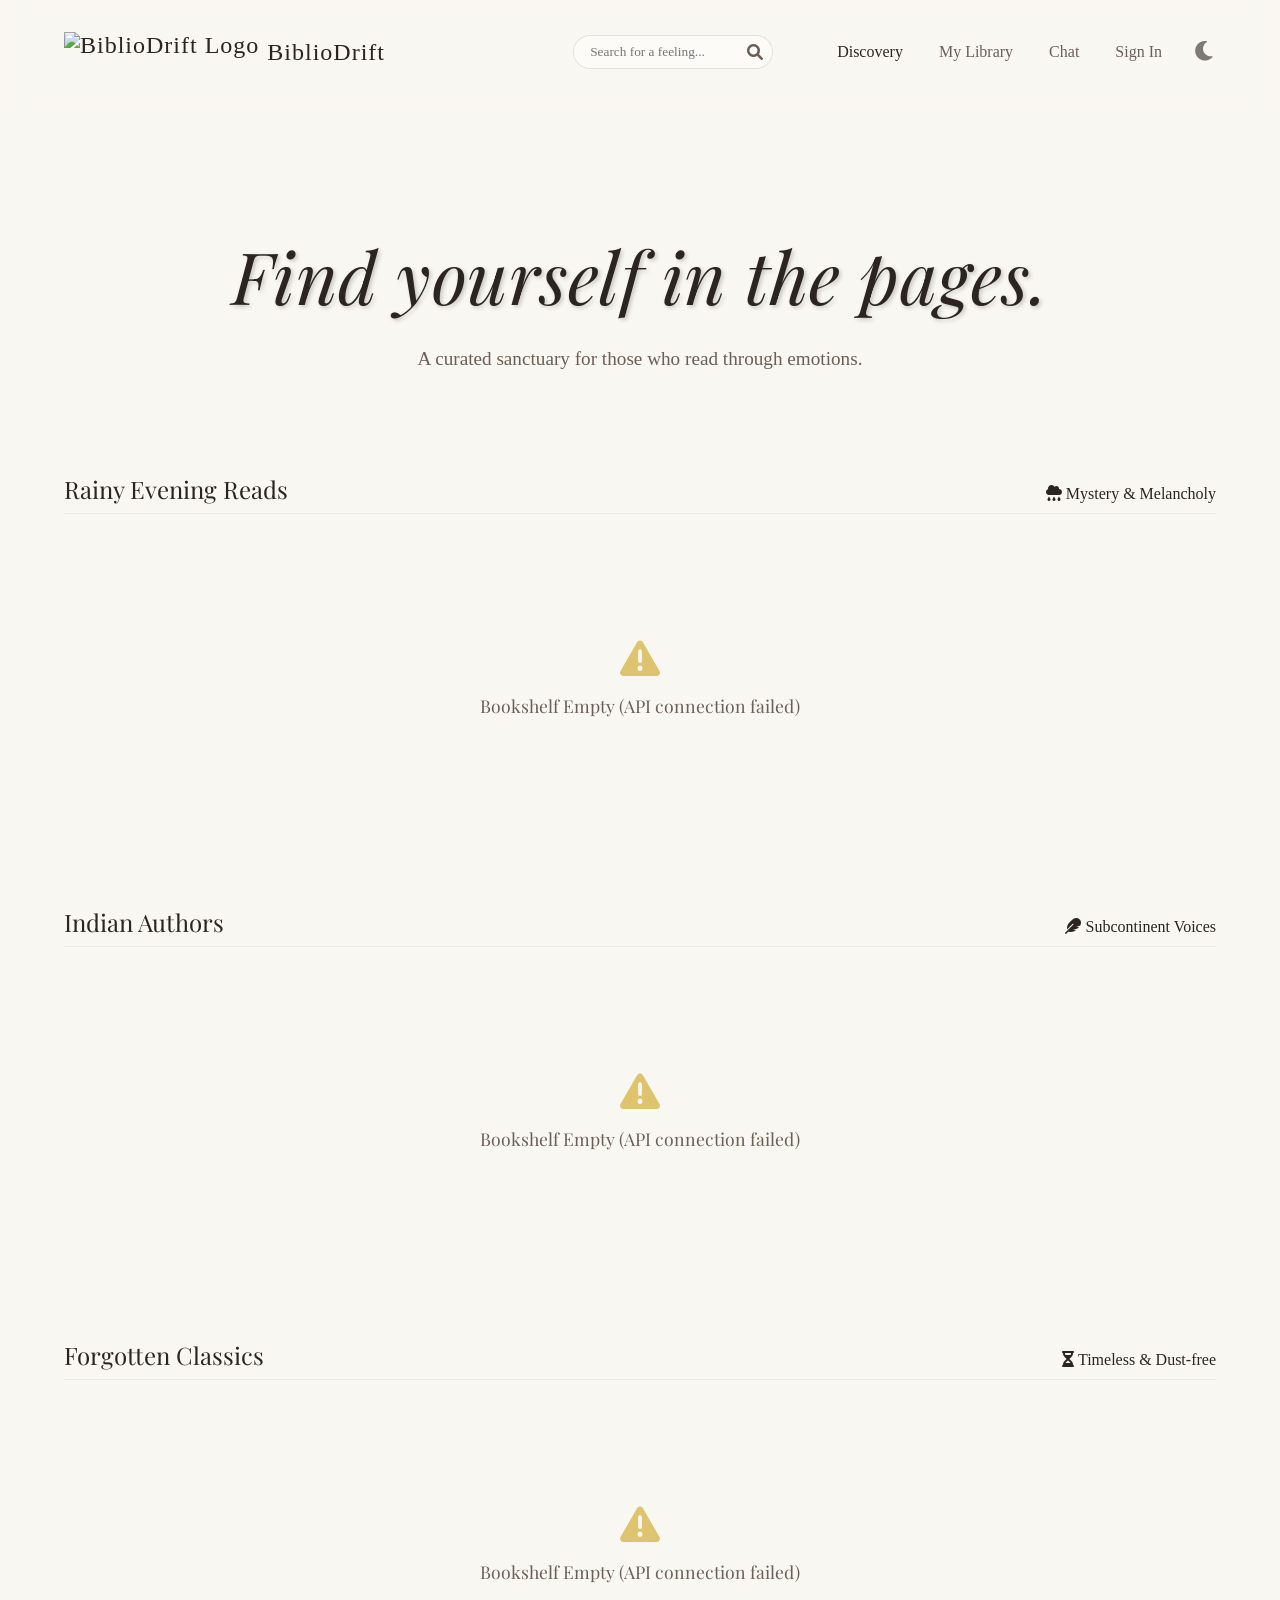
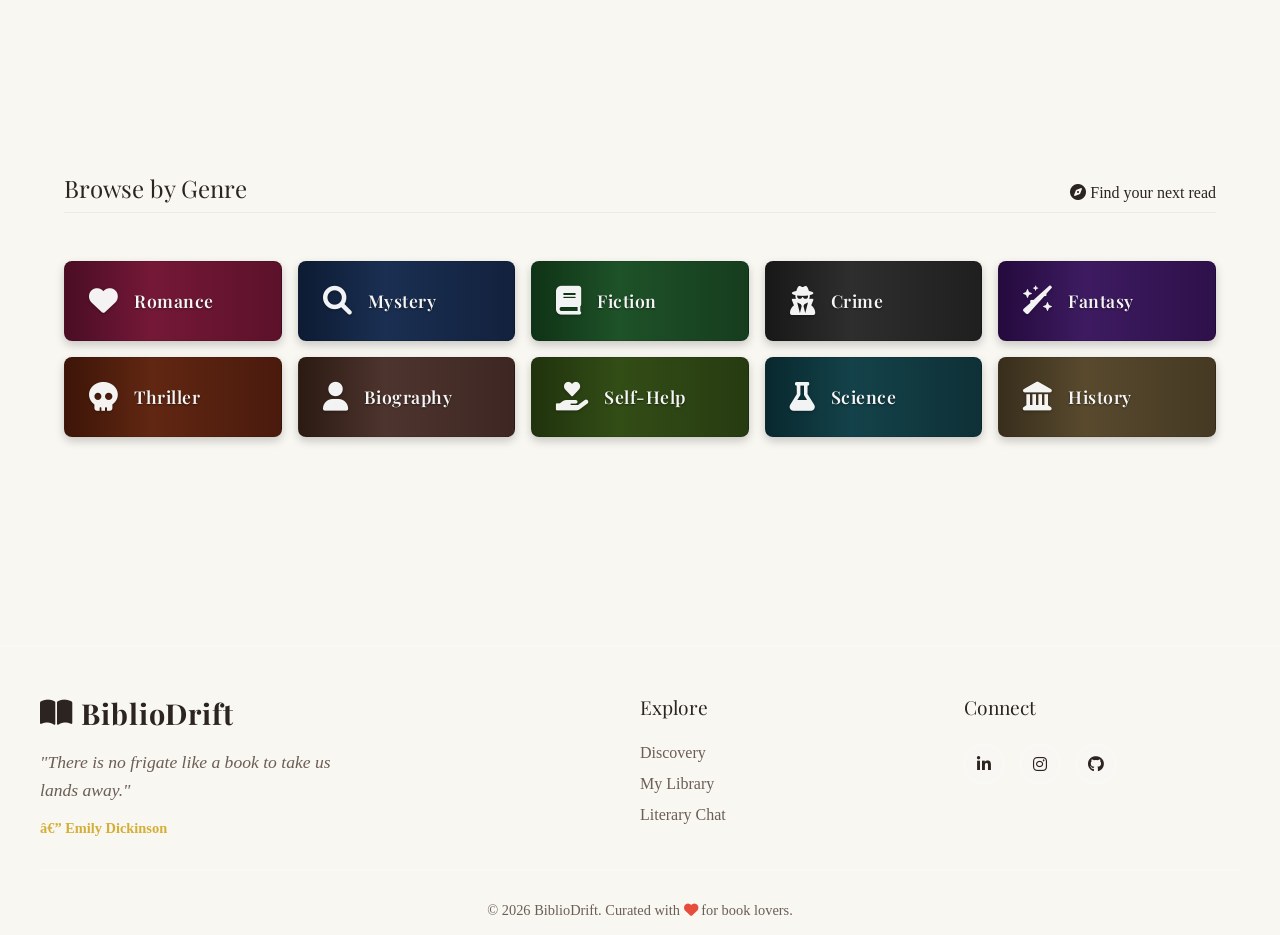
==== index.html @ 0dffd3e3 "feat: implement share book feature (#26)" ====
﻿<!doctype html>
<html lang="en">

<head>
  <meta charset="UTF-8" />
  <meta name="viewport" content="width=device-width, initial-scale=1.0" />
  <title>BiblioDrift | Find yourself in the pages</title>
  <link rel="stylesheet" href="style.css" />
  <link rel="stylesheet" href="style-responsive.css" />

  <!-- Fonts -->
  <link rel="preconnect" href="https://fonts.googleapis.com" />
  <link rel="preconnect" href="https://fonts.gstatic.com" crossorigin />
  <link
    href="https://fonts.googleapis.com/css2?family=Playfair+Display:ital,wght@0,400;0,600;1,400&family=Georgia&display=swap"
    rel="stylesheet" />
  <link rel="stylesheet" href="https://cdnjs.cloudflare.com/ajax/libs/font-awesome/6.0.0/css/all.min.css" />
</head>

<body>
  <header>
    <a href="index.html" class="logo">
      <img style="height: 40px" src="biblioDrift_favicon.png" alt="BiblioDrift Logo"> BiblioDrift
    </a>
    <div class="header-controls">
      <div class="search-bar">
        <input type="text" id="searchInput" class="search-input" placeholder="Search for a feeling...">
        <i class="fa-solid fa-search search-icon" id="searchIcon" style="cursor: pointer;"></i>
      </div>
      <nav class="nav-links">
        <div class="tooltip">
          <a href="index.html" class="active">Discovery</a>
          <span class="tooltip-text"><i class="fa-solid fa-wand-magic-sparkles"></i> Explore books</span>
        </div>
        <div class="tooltip">
          <a href="library.html">My Library</a>
          <span class="tooltip-text"><i class="fa-solid fa-book"></i> My Library</span>
        </div>
        <div class="tooltip">
          <a href="chat.html">Chat</a>
          <span class="tooltip-text"><i class="fa-solid fa-comments"></i> Chat</span>
        </div>
        <!-- DYNAMIC AUTH LINK -->
        <div class="tooltip">
          <a href="auth.html" id="navAuthLink">Sign In</a>
          <span class="tooltip-text" id="navAuthTooltip"><i class="fa-solid fa-key"></i> Access account</span>
        </div>
      </nav>
      <button id="themeToggle" class="btn-icon" title="Toggle Theme">
        <i class="fa-solid fa-moon"></i>
      </button>
      <button id="export-library" class="btn-icon" title="Export Library">
        <i class="fa-solid fa-download"></i>
      </button>
    </div>
  </header>

  <main>
    <section class="hero">
      <h1>Find yourself in the pages.</h1>
      <p>A curated sanctuary for those who read through emotions.</p>
    </section>

    <!-- Curated Sections -->
    <section class="curated-section">
      <div class="section-header">
        <h2>Rainy Evening Reads</h2>
        <span><i class="fa-solid fa-cloud-rain"></i> Mystery & Melancholy</span>
      </div>
      <div class="curated-row" id="row-rainy"></div>
    </section>

    <section class="curated-section">
      <div class="section-header">
        <h2>Indian Authors</h2>
        <span><i class="fa-solid fa-feather"></i> Subcontinent Voices</span>
      </div>
      <div class="curated-row" id="row-indian"></div>
    </section>

    <section class="curated-section">
      <div class="section-header">
        <h2>Forgotten Classics</h2>
        <span><i class="fa-solid fa-hourglass"></i> Timeless & Dust-free</span>
      </div>
      <div class="curated-row" id="row-classics"></div>
    </section>

    <!-- Genre Grid Section -->
    <section class="curated-section genre-section">
      <div class="section-header">
        <h2>Browse by Genre</h2>
        <span><i class="fa-solid fa-compass"></i> Find your next read</span>
      </div>
      <div class="genre-grid" id="genre-grid">
        <div class="genre-card" data-genre="romance"><i class="fa-solid fa-heart"></i><span>Romance</span></div>
        <div class="genre-card" data-genre="mystery"><i class="fa-solid fa-magnifying-glass"></i><span>Mystery</span>
        </div>
        <div class="genre-card" data-genre="fiction"><i class="fa-solid fa-book"></i><span>Fiction</span></div>
        <div class="genre-card" data-genre="crime"><i class="fa-solid fa-user-secret"></i><span>Crime</span></div>
        <div class="genre-card" data-genre="fantasy"><i class="fa-solid fa-wand-sparkles"></i><span>Fantasy</span></div>
        <div class="genre-card" data-genre="thriller"><i class="fa-solid fa-skull"></i><span>Thriller</span></div>
        <div class="genre-card" data-genre="biography"><i class="fa-solid fa-user"></i><span>Biography</span></div>
        <div class="genre-card" data-genre="self-help"><i
            class="fa-solid fa-hand-holding-heart"></i><span>Self-Help</span></div>
        <div class="genre-card" data-genre="science"><i class="fa-solid fa-flask"></i><span>Science</span></div>
        <div class="genre-card" data-genre="history"><i class="fa-solid fa-landmark"></i><span>History</span></div>
      </div>
    </section>

    <!-- Genre Modal -->
    <dialog id="genre-modal" class="genre-modal">
      <div class="genre-modal-content">
        <div class="genre-modal-header">
          <h2 id="genre-modal-title">Genre Books</h2>
          <button class="close-genre-modal" id="close-genre-modal"><i class="fa-solid fa-xmark"></i></button>
        </div>
        <div class="genre-modal-body">
          <div class="genre-books-grid" id="genre-books-grid"></div>
        </div>
      </div>
    </dialog>

    <!-- Book Details Modal -->
    <dialog id="book-details-modal" class="glass-modal">
      <div class="modal-content">
        <button class="close-modal-btn" id="closeModalBtn"><i class="fa-solid fa-xmark"></i></button>
        <div class="modal-body">
          <div class="modal-media"><img id="modal-img" src="" alt="Book Cover" /></div>
          <div class="modal-info">
            <h2 id="modal-title">Book Title</h2>
            <p id="modal-author" class="modal-subtitle">Author Name</p>
            <div class="ai-insight-box">
              <div class="ai-header"><i class="fa-solid fa-wand-magic-sparkles"></i><span>AI Insight</span></div>
              <p id="modal-summary">Loading thoughts...</p>
            </div>
            <div class="modal-actions">
              <button id="modal-add-btn" class="btn-primary"><i class="fa-regular fa-heart"></i> Add to Library</button>
              <button id="modal-share-btn" class="btn-secondary" style="margin-left: 10px; padding: 0.8rem 1.5rem; border: 1px solid var(--glass-border); border-radius: 8px; background: transparent; cursor: pointer; color: var(--text-main); font-family: inherit; transition: all 0.3s ease;"><i class="fa-solid fa-share-nodes"></i> Share</button>
            </div>
          </div>
        </div>
      </div>
    </dialog>
  </main>

  <button id="backToTop" class="btn-icon back-to-top" title="Back to Top">
    <i class="fa-solid fa-arrow-up"></i>
  </button>


  <!-- Enhanced Footer -->
  <footer class="main-footer">
    <div class="footer-container">
      <div class="footer-brand">
        <a href="index.html" class="logo"><i class="fa-solid fa-book-open"></i> BiblioDrift</a>
        <p class="footer-tagline">"There is no frigate like a book to take us lands away."</p>
        <p class="footer-subtext">â€” Emily Dickinson</p>
      </div>
      <div class="footer-nav">
        <h3>Explore</h3>
        <ul>
          <li><a href="index.html">Discovery</a></li>
          <li><a href="library.html">My Library</a></li>
          <li><a href="chat.html">Literary Chat</a></li>
        </ul>
      </div>
      <div class="footer-social">
        <h3>Connect</h3>
        <div class="social-icons">
          <a href="#" title="LinkedIn"><i class="fab fa-linkedin-in"></i></a>
          <a href="#" title="Instagram"><i class="fab fa-instagram"></i></a>
          <a href="https://github.com/devanshi14malhotra/BiblioDrift" target="_blank" title="GitHub"><i
              class="fa-brands fa-github"></i></a>
        </div>
      </div>
    </div>
    <div class="footer-bottom">
      <p>&copy; 2026 BiblioDrift. Curated with <i class="fa-solid fa-heart"></i> for book lovers.</p>
    </div>
  </footer>

  <script src="app.js"></script>
  <script src="script/header-scroll.js"></script>
  <script>
    // Persistent Login Status Check
    document.addEventListener('DOMContentLoaded', () => {
      if (localStorage.getItem('isLoggedIn') === 'true') {
        const link = document.getElementById('navAuthLink');
        const tooltip = document.getElementById('navAuthTooltip');
        if (link) {
          link.innerHTML = '<i class="fa-solid fa-user"></i>';
          link.href = 'profile.html';
        }
        if (tooltip) {
          tooltip.innerHTML = '<i class="fa-solid fa-id-card"></i> View Profile';
        }
      }
    });
  </script>
</body>

</html>
---- style.css ----
:root {
    /* Day Theme (Default) */
    --bg-color: #f9f7f2;
    --header-bg: rgba(249, 247, 242, 0.8);
    --text-main: #2c2420;
    --text-muted: #6b5e55;
    --accent-gold: #d4af37;
    --wood-dark: #5d4037;
    --wood-light: #8d6e63;
    --glass-bg: rgba(255, 255, 255, 0.1);
    --glass-border: rgba(255, 255, 255, 0.2);
    --shadow-soft: 0 10px 30px rgba(0, 0, 0, 0.05);
    --input-bg: rgba(255, 255, 255, 0.5);
    --input-border: rgba(0, 0, 0, 0.1);
    --book-bg: #fff;
    --paper-color: #fffdf9;

    /* Vibe Colors */
    --vibe-mystery: #78909c;
    --vibe-romance: #ef9a9a;
    --vibe-classic: #a1887f;

    /* Dimensions */
    --book-width: 160px;
    --book-height: 240px;
    --book-thick: 40px;
}

[data-theme="night"] {
    /* Night Theme (Dark Wood) */
    --bg-color: #1e1a18;
    --header-bg: rgba(30, 26, 24, 0.85);
    --text-main: #e0d5cb;
    --text-muted: #a89a8e;
    --accent-gold: #fccb4e;
    --wood-dark: #3e2723;
    --wood-light: #5d4037;
    --glass-bg: rgba(0, 0, 0, 0.3);
    --glass-border: rgba(255, 255, 255, 0.05);
    --shadow-soft: 0 10px 40px rgba(0, 0, 0, 0.4);
    --input-bg: rgba(0, 0, 0, 0.2);
    --input-border: rgba(255, 255, 255, 0.1);
    --book-bg: #2c2420;
    --paper-color: #e0d5cb;
}

* {
    box-sizing: border-box;
    margin: 0;
    padding: 0;
}

html {
    scroll-behavior: smooth;
}

body {
    background-color: var(--bg-color);
    color: var(--text-main);
    font-family: "Georgia", serif;
    /* Classic serif for books */
    overflow-x: hidden;
    min-height: 100vh;
}

/* Global Wooden Scrollbar Styling */
::-webkit-scrollbar {
    width: 12px;
}

::-webkit-scrollbar-track {
    background: var(--bg-color);
}

::-webkit-scrollbar-thumb {
    background: linear-gradient(180deg, var(--wood-dark), var(--wood-light));
    border-radius: 6px;
    border: 2px solid var(--bg-color);
}

::-webkit-scrollbar-thumb:hover {
    background: linear-gradient(180deg, var(--wood-light), var(--wood-dark));
    box-shadow: inset 0 0 6px rgba(0, 0, 0, 0.3);
}

h1,
h2,
h3 {
    font-weight: normal;
    font-family: "Playfair Display", serif;
    /* Elegant headings */
}

/* --- Layout --- */
header {
    padding: 2rem 4rem;
    display: flex;
    justify-content: space-between;
    align-items: center;
    position: sticky;
    top: 0;
    z-index: 100;
    background: var(--header-bg);
    backdrop-filter: blur(10px);
    transition: background 0.5s ease;
}

.header-controls {
    display: flex;
    align-items: center;
    gap: 2rem;
}

.search-bar {
    position: relative;
    display: flex;
    align-items: center;
}

.search-input {
    background: var(--input-bg);
    border: 1px solid var(--input-border);
    padding: 0.5rem 1rem;
    border-radius: 20px;
    font-family: "Georgia", serif;
    width: 200px;
    transition: all 0.3s ease;
    outline: none;
    color: var(--text-main);
}

.search-input:focus {
    background: var(--book-bg);
    width: 300px;
    box-shadow: var(--shadow-soft);
}

.search-icon {
    position: absolute;
    right: 10px;
    color: var(--text-muted);
    cursor: pointer;
    transition: color 0.3s ease;
}

.search-icon:hover {
    color: var(--text-main);
}

.logo {
    font-size: 1.5rem;
    letter-spacing: 1px;
    color: var(--text-main);
    text-decoration: none;
    display: flex;
    align-items: center;
    gap: 0.5rem;
}

.nav-links a {
    text-decoration: none;
    color: var(--text-muted);
    margin-left: 2rem;
    transition: color 0.3s ease;
}

.nav-links a:hover,
.nav-links a.active {
    color: var(--text-main);
}

/* === ANIMATED HOVER TOOLTIPS FOR NAVIGATION (NEW) === */
.tooltip {
    position: relative;
    display: inline-block;
}

.tooltip-text {
    position: absolute;
    left: 50%;
    bottom: calc(100% + 8px);
    transform: translateX(-50%) scale(0.95) translateY(6px);
    padding: 10px 14px;
    background: #fffaf3;
    color: #2b2b2b;
    font-size: 13px;
    font-weight: 500;
    white-space: nowrap;
    border-radius: 10px;
    box-shadow: 0 8px 20px rgba(0, 0, 0, 0.15);
    border: 1px solid rgba(0, 0, 0, 0.08);
    opacity: 0;
    visibility: hidden;
    pointer-events: none;
    transition: all 0.25s ease;
    z-index: 9999;
}

.tooltip-text::after {
    content: "";
    position: absolute;
    top: 100%;
    left: 50%;
    transform: translateX(-50%) rotate(45deg);
    width: 12px;
    height: 12px;
    background: #fffaf3;
    border-left: 1px solid rgba(0, 0, 0, 0.08);
    border-bottom: 1px solid rgba(0, 0, 0, 0.08);
}

.tooltip:hover .tooltip-text {
    opacity: 1;
    visibility: visible;
    transform: translateX(-40%) scale(1) translateY(0);
}

.tooltip-text i {
    margin-right: 5px;
    color: var(--accent-gold);
}

main {
    padding: 2rem 4rem;
    max-width: 1400px;
    margin: 0 auto;
}

/* --- Hero --- */
.hero {
    text-align: center;
    padding: 6rem 1rem;
    animation: heroFade 1s ease-out;
}

@keyframes heroFade {
    from {
        opacity: 0;
        transform: translateY(15px);
    }

    to {
        opacity: 1;
        transform: translateY(0);
    }
}

.hero h1 {
    font-size: clamp(2.5rem, 8vw, 4.5rem);
    margin-bottom: 1.5rem;
    font-style: italic;
    line-height: 1.2;
    letter-spacing: 0.5px;
    text-shadow: 2px 2px 4px rgba(0, 0, 0, 0.2);
}

.hero p {
    color: var(--text-muted);
    font-size: 1.2rem;
    line-height: 1.8;
    max-width: 55ch;
    margin: 0 auto;
}

/* --- Curated Tables (Horizontal Scroll) --- */
.curated-section {
    margin-bottom: 6rem;
}

.section-header {
    margin-bottom: 2rem;
    border-bottom: 1px solid rgba(0, 0, 0, 0.05);
    padding-bottom: 0.5rem;
    display: flex;
    justify-content: space-between;
    align-items: baseline;
}

.curated-row {
    display: flex;
    gap: 3rem;
    padding: 2rem 1rem;
    overflow-x: visible;
    /* Allow 3D overflow */
    perspective: 1000px;
}

/* --- 3D Book Component --- */
.book-scene {
    width: var(--book-width);
    height: var(--book-height);
    perspective: 1000px;
    cursor: pointer;
    /* Random slight rotation for organic feel - handled in JS usually, but default here */
}

.book {
    width: 100%;
    height: 100%;
    position: relative;
    transform-style: preserve-3d;
    /* Bouncy cozy feel */
    transform-origin: center center -20px;
    /* Pivot inside the book */
    animation: floatIn 0.8s ease-out backwards;
}

@keyframes floatIn {
    from {
        opacity: 0;
        transform: translateY(50px) scale(0.9);
    }

    to {
        opacity: 1;
        transform: translateY(0) scale(1);
    }
}

.book.flipped {
    transform: rotateY(180deg) scale(1.2) translateZ(50px);
    /* Expand and bring closer */
    z-index: 100;
}

/* Book Faces */
.book__face {
    position: absolute;
    width: 100%;
    height: 100%;
    backface-visibility: hidden;
    /* Hide back when front is clear */
    border-radius: 4px 8px 8px 4px;
    box-shadow: 5px 5px 15px rgba(0, 0, 0, 0.15);
}

.book__face--front {
    background: var(--book-bg);
    transform: rotateY(0deg);
    z-index: 2;
}

.book__face--front img {
    width: 100%;
    height: 100%;
    object-fit: cover;
    border-radius: 4px 8px 8px 4px;
}

.book__face--back {
    transform: rotateY(180deg);
    background: var(--paper-color);
    /* Paper color */
    padding: 1.5rem;
    display: flex;
    flex-direction: column;
    justify-content: space-between;
    border: 1px solid var(--glass-border);
    z-index: 1;
    color: #2c2420;
    /* Keep text dark for paper feel even in night mode */
}

/* The Spine */
.book__face--spine {
    position: absolute;
    width: var(--book-thick);
    height: 100%;
    left: 0;
    top: 0;
    transform: rotateY(-90deg) translateZ(calc(var(--book-thick) / 2));
}

/* Improved 3D Box Model */
/* Re-defining .book for proper thickness volume */
.book {
    transform-origin: center center -20px;
    /* Pivot inside the book */
}

.book__face--front {
    transform: translateZ(20px);
}

.book__face--back {
    transform: rotateY(180deg) translateZ(20px);
}

.book__face--spine {
    width: 40px;
    height: 100%;
    background: #333;
    /* Default spine color */
    transform: rotateY(-90deg) translateZ(20px);
    /* Adjust positioning to be flush left of front face */
    left: -20px;
    /* Half thickness */
}

.book__face--right {
    /* Pages */
    width: 40px;
    height: 100%;
    background: linear-gradient(to right, #fff, #f0f0f0 20%, #fff 40%);
    transform: rotateY(90deg) translateZ(140px);
    /* Width - half thickness */
    left: auto;
    right: -20px;
}

/* Hover Effect: Pull out */
.book-scene:hover .book:not(.flipped) {
    transform: translateZ(30px) translateY(-10px) rotateY(-10deg);
}

/* Glassmorphism Overlay (Quick view) */
.glass-overlay {
    position: absolute;
    bottom: 10px;
    left: 10px;
    right: 10px;
    background: rgba(255, 255, 255, 0.7);
    backdrop-filter: blur(8px);
    padding: 0.5rem;
    border-radius: 6px;
    opacity: 0;
    transform: translateY(10px);
    transition: all 0.3s ease;
    pointer-events: none;
    /* Let clicks pass to book */
}

.book-scene:hover .glass-overlay {
    opacity: 1;
    transform: translateY(0);
}

/* Back of book content */
.handwritten-note {
    font-family: "Courier New", Courier, monospace;
    /* Placeholder for handwriting font */
    color: var(--text-muted);
    font-size: 0.9rem;
    line-height: 1.4;
    background: #fffdc2;
    padding: 10px;
    transform: rotate(-2deg);
    box-shadow: 2px 2px 5px rgba(0, 0, 0, 0.1);
    margin-bottom: 1rem;
}

.book-actions {
    display: flex;
    gap: 0.5rem;
}

.btn-icon {
    border: none;
    background: none;
    cursor: pointer;
    font-size: 1.2rem;
    opacity: 0.6;
    transition: opacity 0.2s;
}

.btn-icon:hover {
    opacity: 1;
    transform: scale(1.1);
}

/* --- Virtual Shelves --- */
.shelves-container {
    display: flex;
    flex-direction: column;
    gap: 4rem;
    padding: 2rem 0;
}

.shelf-row {
    position: relative;
    padding: 0 2rem 1.5rem 2rem;
    /* Realistic Wood Texture Gradient */
    background:
        repeating-linear-gradient(90deg,
            transparent 0,
            transparent 4px,
            rgba(0, 0, 0, 0.02) 5px,
            transparent 10px),
        linear-gradient(to bottom, #5d4037 0%, #3e2723 100%);
    border-bottom: 25px solid #281a15;
    /* Thicker front lip */
    border-radius: 4px;
    box-shadow:
        0 20px 20px -10px rgba(0, 0, 0, 0.3),
        inset 0 2px 20px rgba(0, 0, 0, 0.2);
    display: flex;
    align-items: flex-end;
    gap: 1.5rem;
    /* More spacing for expanded books */
    min-height: 280px;
}

.shelf-row::after {
    /* Depth shadow on wall behind books */
    content: "";
    position: absolute;
    bottom: 25px;
    /* Above bottom lip */
    left: 0;
    right: 0;
    height: 100%;
    z-index: -1;
    background: linear-gradient(to bottom,
            rgba(0, 0, 0, 0.1),
            rgba(0, 0, 0, 0.4));
    pointer-events: none;
}

.shelf-label {
    position: absolute;
    top: -20px;
    left: 0;
    font-size: 1.2rem;
    color: var(--wood-light);
    font-style: italic;
}

/* --- Mood Analysis Styles --- */

/* Mood Tags on Book Covers */
.mood-tags {
    position: absolute;
    top: 5px;
    left: 5px;
    display: flex;
    flex-direction: column;
    gap: 2px;
}

.mood-tag {
    background: rgba(0, 0, 0, 0.7);
    color: white;
    padding: 2px 6px;
    border-radius: 10px;
    font-size: 0.7rem;
    font-weight: bold;
    text-transform: capitalize;
}

/* Mood-specific colors */
.mood-cozy {
    background: #8d6e63 !important;
}

.mood-dark {
    background: #424242 !important;
}

.mood-mysterious {
    background: #5e35b1 !important;
}

.mood-romantic {
    background: #e91e63 !important;
}

.mood-adventurous {
    background: #ff5722 !important;
}

.mood-melancholy {
    background: #607d8b !important;
}

.mood-uplifting {
    background: #4caf50 !important;
}

.mood-intense {
    background: #f44336 !important;
}

.mood-whimsical {
    background: #9c27b0 !important;
}

.mood-thought-provoking {
    background: #795548 !important;
}

/* Glass overlay mood tags */
.glass-mood-tags {
    margin-top: 0.5rem;
    display: flex;
    gap: 0.25rem;
    flex-wrap: wrap;
}

.glass-mood-tag {
    background: rgba(255, 255, 255, 0.3);
    padding: 1px 4px;
    border-radius: 8px;
    font-size: 0.6rem;
    text-transform: capitalize;
}

/* Back of book mood analysis */
.mood-analysis {
    margin-top: 1rem;
    padding-top: 0.5rem;
    border-top: 1px solid rgba(0, 0, 0, 0.1);
}

.mood-tags-back {
    display: flex;
    gap: 0.25rem;
    flex-wrap: wrap;
    margin-top: 0.25rem;
}

.mood-tag-small {
    background: var(--accent-gold);
    color: white;
    padding: 1px 4px;
    border-radius: 6px;
    font-size: 0.6rem;
    text-transform: capitalize;
}

/* Mood Analysis Modal */
.mood-modal {
    position: fixed;
    top: 0;
    left: 0;
    width: 100%;
    height: 100%;
    background: rgba(0, 0, 0, 0.7);
    display: flex;
    justify-content: center;
    align-items: center;
    z-index: 1000;
    backdrop-filter: blur(5px);
}

.mood-modal-content {
    background: var(--book-bg);
    border-radius: 12px;
    max-width: 500px;
    width: 90%;
    max-height: 80vh;
    overflow-y: auto;
    box-shadow: var(--shadow-soft);
    border: 1px solid var(--glass-border);
}

.mood-modal-header {
    padding: 1.5rem;
    border-bottom: 1px solid var(--glass-border);
    display: flex;
    justify-content: space-between;
    align-items: center;
}

.mood-modal-header h3 {
    margin: 0;
    color: var(--text-main);
}

.close-modal {
    background: none;
    border: none;
    font-size: 1.5rem;
    cursor: pointer;
    color: var(--text-muted);
    padding: 0;
    width: 30px;
    height: 30px;
    display: flex;
    align-items: center;
    justify-content: center;
}

.close-modal:hover {
    color: var(--text-main);
}

.mood-modal-body {
    padding: 1.5rem;
}

.mood-section {
    margin-bottom: 1.5rem;
}

.mood-section h4 {
    margin: 0 0 0.5rem 0;
    color: var(--text-main);
    font-size: 1rem;
}

/* Sentiment Bar */
.sentiment-bar {
    width: 100%;
    height: 8px;
    background: #e0e0e0;
    border-radius: 4px;
    overflow: hidden;
    margin: 0.5rem 0;
}

.sentiment-fill {
    height: 100%;
    background: linear-gradient(to right, #f44336, #ff9800, #4caf50);
    transition: width 0.3s ease;
}

/* Large mood tags in modal */
.mood-tags-large {
    display: flex;
    gap: 0.5rem;
    flex-wrap: wrap;
}

.mood-tag-large {
    padding: 0.5rem 1rem;
    border-radius: 20px;
    font-size: 0.9rem;
    font-weight: bold;
    color: white;
    text-transform: capitalize;
}

/* Vibe quote styling */
.vibe-quote {
    background: var(--paper-color);
    padding: 1rem;
    border-radius: 8px;
    font-style: italic;
    color: #2c2420;
    border-left: 4px solid var(--accent-gold);
    margin: 0.5rem 0;
}

/* Mood button in book actions */
.mood-btn {
    color: var(--accent-gold) !important;
}

.mood-btn:hover {
    color: var(--wood-dark) !important;
    transform: scale(1.1);
}

/* Responsive mood modal */
@media (max-width: 768px) {
    .mood-modal-content {
        width: 95%;
        margin: 1rem;
    }

    .mood-tags-large {
        flex-direction: column;
    }

    .mood-tag-large {
        text-align: center;
    }
}

/* Utilities */
.hidden {
    display: none;
}

.fade-in {
    animation: fadeIn 1s ease;
}

@keyframes fadeIn {
    from {
        opacity: 0;
        transform: translateY(10px);
    }

    to {
        opacity: 1;
        transform: translateY(0);
    }
}

/* Theme Toggle Button Enhancement */
#themeToggle {
    font-size: 1.4rem;
    color: var(--text-main);
    cursor: pointer;
    transition:
        transform 0.3s ease,
        color 0.3s ease;
}

#themeToggle:hover {
    transform: rotate(15deg) scale(1.1);
    color: var(--accent-gold);
}

/* --- Back to Top Button --- */
.back-to-top {
    position: fixed;
    bottom: 2rem;
    right: 2rem;
    width: 3rem;
    height: 3rem;
    border-radius: 50%;
    background: var(--header-bg);
    border: 1px solid var(--glass-border);
    box-shadow: var(--shadow-soft);
    display: flex;
    justify-content: center;
    align-items: center;
    z-index: 999;
    opacity: 1;
    visibility: visible;
    transition: all 0.4s ease;
    backdrop-filter: blur(5px);
}

.back-to-top.hidden {
    opacity: 0;
    visibility: hidden;
    transform: translateY(20px);
}

.back-to-top:hover {
    background: var(--book-bg);
    transform: translateY(-5px);
    box-shadow: 0 15px 30px rgba(0, 0, 0, 0.15);
    color: var(--accent-gold);
}

/*Footer design */

.footer {
    min-height: 120px;
    width: 100%;
    background-color: #222;
    display: flex;
    flex-direction: column;
    justify-content: center;
    align-items: center;
    gap: 1.2rem;
    padding: 2rem 0;
    margin-top: 4rem;
}

.social_icons {
    display: flex;
    gap: 2rem;
    z-index: 999;
}

.social_icons a {
    color: var(--accent-gold);
    font-size: 2rem;
    transition:
        transform 0.3s ease,
        color 0.3s ease;
    text-decoration: none;
}

.social_icons a:hover {
    color: white;
    transform: translateY(-5px);
}

.reading-progress {
    margin-top: 0.75rem;
    opacity: 0.85;
}

.progress-slider {
    width: 100%;
    accent-color: var(--accent-gold);
}

.reading-progress small {
    font-size: 0.7rem;
    opacity: 0.7;
}

/* --- Glass Modal --- */
.glass-modal {
    margin: auto;
    width: 90%;
    max-width: 900px;
    background: transparent;
    border: none;
    padding: 0;
    overflow: visible;
}

.glass-modal::backdrop {
    background: rgba(0, 0, 0, 0.4);
    backdrop-filter: blur(5px);
}

.modal-content {
    background: rgba(255, 255, 255, 0.65);
    backdrop-filter: blur(20px);
    -webkit-backdrop-filter: blur(20px);
    border: 1px solid var(--glass-border);
    border-radius: 20px;
    box-shadow: 0 25px 50px -12px rgba(0, 0, 0, 0.25);
    padding: 2.5rem;
    position: relative;
    overflow: hidden;
    animation: modalIn 0.4s cubic-bezier(0.175, 0.885, 0.32, 1.275);
}

[data-theme="night"] .modal-content {
    background: rgba(30, 26, 24, 0.8);
    border: 1px solid rgba(255, 255, 255, 0.1);
}

@keyframes modalIn {
    from {
        opacity: 0;
        transform: scale(0.9) translateY(20px);
    }

    to {
        opacity: 1;
        transform: scale(1) translateY(0);
    }
}

.close-modal-btn {
    position: absolute;
    top: 1.5rem;
    right: 1.5rem;
    background: var(--glass-bg);
    border: none;
    width: 2.5rem;
    height: 2.5rem;
    border-radius: 50%;
    cursor: pointer;
    font-size: 1.2rem;
    color: var(--text-muted);
    transition: all 0.2s;
    display: flex;
    justify-content: center;
    align-items: center;
    z-index: 10;
}

.close-modal-btn:hover {
    background: var(--accent-gold);
    color: #fff;
    transform: rotate(90deg);
}

.modal-body {
    display: grid;
    grid-template-columns: 300px 1fr;
    gap: 3rem;
}

.modal-media {
    display: flex;
    justify-content: center;
    align-items: center;
}

.modal-media img {
    width: 100%;
    height: auto;
    border-radius: 12px;
    box-shadow: 10px 10px 30px rgba(0, 0, 0, 0.2);
    transform: rotate(-3deg);
    transition: transform 0.3s;
}

.modal-media img:hover {
    transform: rotate(0) scale(1.02);
}

.modal-info {
    display: flex;
    flex-direction: column;
    gap: 1.5rem;
}

.modal-info h2 {
    font-size: 2.5rem;
    line-height: 1.2;
    margin-bottom: 0;
}

.modal-subtitle {
    font-size: 1.2rem;
    color: var(--text-muted);
    font-style: italic;
    margin-top: -1rem;
}

/* AI Insight Box */
.ai-insight-box {
    background: linear-gradient(135deg,
            rgba(255, 255, 255, 0.4),
            rgba(255, 255, 255, 0.1));
    border: 1px solid var(--glass-border);
    padding: 1.5rem;
    border-radius: 15px;
    position: relative;
    margin-top: 1rem;
}

[data-theme="night"] .ai-insight-box {
    background: linear-gradient(135deg,
            rgba(255, 255, 255, 0.05),
            rgba(0, 0, 0, 0.2));
}

.ai-insight-box::before {
    content: "";
    position: absolute;
    top: 0;
    left: 0;
    right: 0;
    height: 2px;
    background: linear-gradient(90deg,
            transparent,
            var(--accent-gold),
            transparent);
    opacity: 0.5;
}

.ai-header {
    display: flex;
    align-items: center;
    gap: 0.8rem;
    font-family: "Courier New", monospace;
    /* Tech feel */
    font-weight: bold;
    color: var(--accent-gold);
    margin-bottom: 1rem;
    text-transform: uppercase;
    letter-spacing: 1px;
    font-size: 0.9rem;
}

#modal-summary {
    line-height: 1.6;
    color: var(--text-main);
}

.modal-actions {
    margin-top: auto;
    display: flex;
    gap: 1rem;
}

.btn-primary {
    background: var(--text-main);
    color: var(--bg-color);
    border: none;
    padding: 1rem 2rem;
    border-radius: 30px;
    font-family: "Georgia", serif;
    font-size: 1.1rem;
    cursor: pointer;
    transition: all 0.3s;
    display: flex;
    align-items: center;
    gap: 0.8rem;
}

.btn-primary:hover {
    background: var(--accent-gold);
    color: #fff;
    transform: translateY(-2px);
    box-shadow: 0 5px 15px rgba(0, 0, 0, 0.1);
}

/* Responsive Modal */
@media (max-width: 768px) {
    .modal-body {
        grid-template-columns: 1fr;
    }

    .modal-media img {
        max-width: 200px;
        transform: rotate(0);
    }

    .modal-content {
        padding: 1.5rem;
    }
}

/* ===== CHAT INTERFACE STYLES ===== */

.chat-container {
    max-width: 900px;
    margin: 0 auto;
    height: calc(100vh - 80px);
    display: flex;
    flex-direction: column;
    background: var(--glass-bg);
    backdrop-filter: blur(20px);
    border: 1px solid var(--glass-border);
    border-radius: 20px;
    overflow: hidden;
    box-shadow: var(--shadow-soft);
}

.chat-header {
    padding: 20px 25px;
    background: var(--glass-bg);
    border-bottom: 1px solid var(--glass-border);
    display: flex;
    justify-content: space-between;
    align-items: center;
}

.bookseller-info {
    display: flex;
    align-items: center;
    gap: 15px;
}

.bookseller-avatar {
    width: 50px;
    height: 50px;
    background: var(--accent-gold);
    border-radius: 50%;
    display: flex;
    align-items: center;
    justify-content: center;
    color: var(--wood-dark);
    font-size: 20px;
    box-shadow: 0 4px 15px rgba(212, 175, 55, 0.3);
}

.bookseller-details h2 {
    font-family: 'Playfair Display', serif;
    color: var(--text-main);
    font-size: 1.4rem;
    margin-bottom: 4px;
}

.status {
    display: flex;
    align-items: center;
    gap: 8px;
    color: var(--text-muted);
    font-size: 0.9rem;
}

.status-dot {
    width: 8px;
    height: 8px;
    background: #4caf50;
    border-radius: 50%;
    animation: pulse 2s infinite;
}

@keyframes pulse {

    0%,
    100% {
        opacity: 1;
    }

    50% {
        opacity: 0.5;
    }
}

.chat-actions {
    display: flex;
    gap: 10px;
}

.action-btn {
    width: 40px;
    height: 40px;
    background: var(--glass-bg);
    border: 1px solid var(--glass-border);
    border-radius: 10px;
    color: var(--text-muted);
    cursor: pointer;
    transition: all 0.3s ease;
    display: flex;
    align-items: center;
    justify-content: center;
}

.action-btn:hover {
    background: var(--accent-gold);
    color: var(--wood-dark);
    transform: translateY(-2px);
}

.chat-messages {
    flex: 1;
    overflow-y: auto;
    padding: 20px 25px;
    display: flex;
    flex-direction: column;
    gap: 20px;
}

.message {
    display: flex;
    gap: 12px;
    max-width: 80%;
}

.message.user-message {
    align-self: flex-end;
    flex-direction: row-reverse;
}

.message-avatar {
    width: 35px;
    height: 35px;
    border-radius: 50%;
    display: flex;
    align-items: center;
    justify-content: center;
    font-size: 14px;
    flex-shrink: 0;
}

.bookseller-message .message-avatar {
    background: var(--accent-gold);
    color: var(--wood-dark);
}

.user-message .message-avatar {
    background: var(--wood-light);
    color: var(--paper-color);
}

.message-content {
    flex: 1;
}

.message-bubble {
    background: var(--glass-bg);
    border: 1px solid var(--glass-border);
    border-radius: 18px;
    padding: 15px 18px;
    backdrop-filter: blur(10px);
    box-shadow: 0 4px 15px rgba(0, 0, 0, 0.1);
}

.user-message .message-bubble {
    background: var(--accent-gold);
    color: var(--wood-dark);
    border-color: var(--accent-gold);
}

.message-bubble p {
    margin-bottom: 8px;
    line-height: 1.5;
    color: var(--text-main);
}

.user-message .message-bubble p {
    color: var(--wood-dark);
}

.message-bubble p:last-child {
    margin-bottom: 0;
}

.message-time {
    font-size: 0.75rem;
    color: var(--text-muted);
    margin-top: 5px;
    text-align: left;
}

.user-message .message-time {
    text-align: right;
}

.quick-suggestions {
    padding: 15px 25px;
    border-top: 1px solid var(--glass-border);
    background: var(--glass-bg);
}

.suggestions-header {
    font-size: 0.9rem;
    color: var(--text-muted);
    margin-bottom: 12px;
}

.suggestions-list {
    display: flex;
    gap: 10px;
    flex-wrap: wrap;
}

.suggestion-btn {
    background: var(--glass-bg);
    border: 1px solid var(--glass-border);
    border-radius: 20px;
    padding: 8px 15px;
    color: var(--text-main);
    cursor: pointer;
    transition: all 0.3s ease;
    font-size: 0.85rem;
    display: flex;
    align-items: center;
    gap: 6px;
    backdrop-filter: blur(10px);
}

.suggestion-btn:hover {
    background: var(--accent-gold);
    color: var(--wood-dark);
    transform: translateY(-2px);
    box-shadow: 0 4px 15px rgba(212, 175, 55, 0.3);
}

.chat-input-container {
    padding: 20px 25px;
    border-top: 1px solid var(--glass-border);
    background: var(--glass-bg);
}

.chat-input-wrapper {
    display: flex;
    gap: 12px;
    align-items: flex-end;
    background: var(--input-bg);
    border: 1px solid var(--input-border);
    border-radius: 20px;
    padding: 12px 15px;
    backdrop-filter: blur(10px);
}

#chatInput {
    flex: 1;
    background: transparent;
    border: none;
    outline: none;
    color: var(--text-main);
    font-size: 1rem;
    line-height: 1.4;
    resize: none;
    min-height: 24px;
    max-height: 120px;
    font-family: inherit;
}

#chatInput::placeholder {
    color: var(--text-muted);
}

.send-btn {
    width: 40px;
    height: 40px;
    background: var(--accent-gold);
    border: none;
    border-radius: 50%;
    color: var(--wood-dark);
    cursor: pointer;
    transition: all 0.3s ease;
    display: flex;
    align-items: center;
    justify-content: center;
    flex-shrink: 0;
}

.send-btn:hover {
    transform: scale(1.1);
    box-shadow: 0 4px 15px rgba(212, 175, 55, 0.4);
}

.send-btn:disabled {
    opacity: 0.5;
    cursor: not-allowed;
    transform: none;
}

.input-hint {
    margin-top: 8px;
    font-size: 0.8rem;
    color: var(--text-muted);
    display: flex;
    align-items: center;
    gap: 6px;
}

/* Book Recommendations in Chat */
.book-recommendation {
    margin: 15px 0;
    padding: 15px;
    background: var(--glass-bg);
    border: 1px solid var(--glass-border);
    border-radius: 12px;
    backdrop-filter: blur(10px);
}

.book-rec-header {
    display: flex;
    justify-content: space-between;
    align-items: center;
    margin-bottom: 12px;
}

.book-rec-title {
    font-weight: 600;
    color: var(--text-main);
    font-size: 0.95rem;
}

.book-rec-count {
    font-size: 0.8rem;
    color: var(--text-muted);
    background: var(--glass-bg);
    padding: 4px 8px;
    border-radius: 10px;
}

.book-rec-grid {
    display: grid;
    grid-template-columns: repeat(auto-fill, minmax(120px, 1fr));
    gap: 12px;
}

.book-rec-item {
    background: var(--glass-bg);
    border: 1px solid var(--glass-border);
    border-radius: 8px;
    padding: 10px;
    text-align: center;
    cursor: pointer;
    transition: all 0.3s ease;
    backdrop-filter: blur(5px);
}

.book-rec-item:hover {
    transform: translateY(-3px);
    box-shadow: 0 6px 20px rgba(0, 0, 0, 0.15);
    border-color: var(--accent-gold);
}

.book-rec-cover {
    width: 60px;
    height: 90px;
    background: var(--book-bg);
    border-radius: 4px;
    margin: 0 auto 8px;
    display: flex;
    align-items: center;
    justify-content: center;
    overflow: hidden;
    box-shadow: 0 2px 8px rgba(0, 0, 0, 0.1);
}

.book-rec-cover img {
    width: 100%;
    height: 100%;
    object-fit: cover;
}

.book-rec-cover i {
    font-size: 24px;
    color: var(--text-muted);
}

.book-rec-info h4 {
    font-size: 0.8rem;
    color: var(--text-main);
    margin-bottom: 4px;
    line-height: 1.2;
    display: -webkit-box;
    -webkit-line-clamp: 2;
    -webkit-box-orient: vertical;
    overflow: hidden;
}

.book-rec-info p {
    font-size: 0.7rem;
    color: var(--text-muted);
    display: -webkit-box;
    -webkit-line-clamp: 1;
    -webkit-box-orient: vertical;
    overflow: hidden;
}

/* Typing Indicator */
.typing-indicator {
    display: flex;
    align-items: center;
    gap: 12px;
    max-width: 80%;
}

.typing-indicator .message-avatar {
    width: 35px;
    height: 35px;
    background: var(--accent-gold);
    color: var(--wood-dark);
    border-radius: 50%;
    display: flex;
    align-items: center;
    justify-content: center;
    font-size: 14px;
}

.typing-bubble {
    background: var(--glass-bg);
    border: 1px solid var(--glass-border);
    border-radius: 18px;
    padding: 15px 18px;
    backdrop-filter: blur(10px);
    display: flex;
    align-items: center;
    gap: 4px;
}

.typing-dot {
    width: 8px;
    height: 8px;
    background: var(--text-muted);
    border-radius: 50%;
    animation: typing 1.4s infinite ease-in-out;
}

.typing-dot:nth-child(2) {
    animation-delay: 0.2s;
}

.typing-dot:nth-child(3) {
    animation-delay: 0.4s;
}

@keyframes typing {

    0%,
    60%,
    100% {
        transform: translateY(0);
        opacity: 0.4;
    }

    30% {
        transform: translateY(-10px);
        opacity: 1;
    }
}

/* Responsive Design */
@media (max-width: 768px) {
    .chat-container {
        height: calc(100vh - 60px);
        border-radius: 0;
        margin: 0;
    }

    .chat-header {
        padding: 15px 20px;
    }

    .bookseller-details h2 {
        font-size: 1.2rem;
    }

    .chat-messages {
        padding: 15px 20px;
    }

    .message {
        max-width: 90%;
    }

    .suggestions-list {
        flex-direction: column;
    }

    .suggestion-btn {
        justify-content: center;
    }

    .book-rec-grid {
        grid-template-columns: repeat(auto-fill, minmax(100px, 1fr));
        gap: 8px;
    }
}

@media (max-width: 480px) {
    .chat-header {
        padding: 12px 15px;
    }

    .bookseller-avatar {
        width: 40px;
        height: 40px;
        font-size: 16px;
    }

    .bookseller-details h2 {
        font-size: 1.1rem;
    }

    .chat-messages {
        padding: 12px 15px;
    }

    .chat-input-container {
        padding: 15px;
    }

    .book-rec-grid {
        grid-template-columns: repeat(2, 1fr);
    }
}

/* ===== GENRE SECTION STYLES ===== */

/* Genre Grid Layout */
.genre-grid {
    display: grid;
    grid-template-columns: repeat(5, 1fr);
    gap: 1rem;
    padding: 1rem 0;
}

/* Genre Card - Vintage Book Spine Look */
/* Genre Card - Compact Vintage Rectangular Look */
.genre-card {
    display: flex;
    flex-direction: row;
    /* Horizontal layout */
    align-items: center;
    justify-content: flex-start;
    padding: 1rem 1.5rem;
    cursor: pointer;
    transition: all 0.3s cubic-bezier(0.23, 1, 0.32, 1);

    /* Rectangular Shape */
    border-radius: 8px;
    box-shadow: 0 4px 10px rgba(0, 0, 0, 0.2);

    height: 80px;
    /* Much smaller height */
    position: relative;
    overflow: hidden;
    border: 1px solid rgba(0, 0, 0, 0.1);
    gap: 1rem;
}

/* Remove gold lines for cleaner small look */
.genre-card::before,
.genre-card::after {
    display: none;
}

.genre-card i {
    font-size: 1.8rem;
    margin-bottom: 0;
    margin-right: 0;
    color: rgba(255, 255, 255, 0.95);
    /* Bright White/Gold */
    text-shadow: 0 1px 3px rgba(0, 0, 0, 0.3);
    transition: transform 0.3s ease;
    flex-shrink: 0;
}

.genre-card span {
    font-family: 'Playfair Display', serif;
    font-size: 1.1rem;
    font-weight: 600;
    color: #f5f5f5;
    text-transform: capitalize;
    /* Easier to read */
    letter-spacing: 0.5px;
    text-shadow: 0 1px 2px rgba(0, 0, 0, 0.5);
    text-align: left;
    writing-mode: horizontal-tb;
    /* Horizontal Text */
    transform: none;
}

.genre-card:hover {
    transform: translateY(-5px);
    box-shadow: 0 8px 20px rgba(0, 0, 0, 0.3);
    z-index: 10;
}

.genre-card:hover i {
    transform: scale(1.1);
    color: #fff;
}

/* Genre Card Colors - Vintage Leather Palette (Deep & Dark) */

/* Romance: Deep Burgundy (Vintage Red) */
.genre-card[data-genre="romance"] {
    background: linear-gradient(90deg, #4a0d24 0%, #751838 40%, #5c112a 100%);
}

/* Mystery: Midnight Navy */
.genre-card[data-genre="mystery"] {
    background: linear-gradient(90deg, #0d1b33 0%, #1a2f52 40%, #12213d 100%);
}

/* Fiction: Classic Dark Green */
.genre-card[data-genre="fiction"] {
    background: linear-gradient(90deg, #0f3316 0%, #1e5228 40%, #163d1e 100%);
}

/* Crime: Charcoal Black */
.genre-card[data-genre="crime"] {
    background: linear-gradient(90deg, #181818 0%, #2e2e2e 40%, #1f1f1f 100%);
}

/* Fantasy: Deep Royal Purple */
.genre-card[data-genre="fantasy"] {
    background: linear-gradient(90deg, #240a3d 0%, #3e1b61 40%, #2e104a 100%);
}

/* Thriller: Burnt Rust/Dark Terracotta */
.genre-card[data-genre="thriller"] {
    background: linear-gradient(90deg, #3d1508 0%, #612712 40%, #4a1a0d 100%);
}

/* Biography: Old Leather Brown */
.genre-card[data-genre="biography"] {
    background: linear-gradient(90deg, #2b1b12 0%, #4e342e 40%, #3e2723 100%);
}

/* Self-Help: Olive Drab */
.genre-card[data-genre="self-help"] {
    background: linear-gradient(90deg, #20330d 0%, #334d16 40%, #273b11 100%);
}

/* Science: Dark Slate/Teal */
.genre-card[data-genre="science"] {
    background: linear-gradient(90deg, #08282e 0%, #14424a 40%, #0e3036 100%);
}

/* History: Worn Bronze/Brown */
.genre-card[data-genre="history"] {
    background: linear-gradient(90deg, #382e1c 0%, #594a2e 40%, #453923 100%);
}

/* Genre Modal Start */

/* Genre Modal */
.genre-modal {
    position: fixed;
    top: 0;
    left: 0;
    width: 100%;
    height: 100%;
    background: rgba(0, 0, 0, 0.6);
    backdrop-filter: blur(8px);
    -webkit-backdrop-filter: blur(8px);
    border: none;
    padding: 0;
    max-width: 100%;
    max-height: 100%;
    z-index: 10000;
}

.genre-modal::backdrop {
    background: transparent;
}

.genre-modal-content {
    background: var(--bg-color);
    width: 90%;
    max-width: 1100px;
    max-height: 85vh;
    margin: 5vh auto;
    border-radius: 24px;
    overflow: hidden;
    box-shadow: 0 25px 80px rgba(0, 0, 0, 0.3);
    display: flex;
    flex-direction: column;
}

.genre-modal-header {
    display: flex;
    justify-content: space-between;
    align-items: center;
    padding: 1.5rem 2rem;
    border-bottom: 1px solid rgba(0, 0, 0, 0.1);
    background: linear-gradient(to bottom, var(--card-bg), transparent);
}

.genre-modal-header h2 {
    font-family: 'Playfair Display', serif;
    font-size: 1.75rem;
    color: var(--text-main);
    margin: 0;
}

.close-genre-modal {
    background: none;
    border: none;
    font-size: 1.5rem;
    color: var(--text-main);
    cursor: pointer;
    padding: 0.5rem;
    border-radius: 50%;
    transition: all 0.2s ease;
}

.close-genre-modal:hover {
    background: rgba(0, 0, 0, 0.1);
    transform: rotate(90deg);
}

.genre-modal-body {
    padding: 2rem;
    overflow-y: auto;
    flex: 1;
}

/* Genre Books Grid */
.genre-books-grid {
    display: grid;
    grid-template-columns: repeat(auto-fill, minmax(150px, 1fr));
    gap: 1.5rem;
}

.genre-book-card {
    background: var(--card-bg);
    border-radius: 12px;
    overflow: hidden;
    transition: all 0.3s ease;
    cursor: pointer;
    box-shadow: 0 4px 15px rgba(0, 0, 0, 0.1);
}

.genre-book-card:hover {
    transform: translateY(-5px);
    box-shadow: 0 12px 30px rgba(0, 0, 0, 0.2);
}

.genre-book-card img {
    width: 100%;
    height: 200px;
    object-fit: cover;
}

.genre-book-info {
    padding: 1rem;
}

.genre-book-info h4 {
    font-family: 'Playfair Display', serif;
    font-size: 0.95rem;
    font-weight: 600;
    color: var(--text-main);
    margin: 0 0 0.25rem 0;
    display: -webkit-box;
    -webkit-line-clamp: 2;
    -webkit-box-orient: vertical;
    overflow: hidden;
}

.genre-book-info p {
    font-size: 0.8rem;
    color: var(--text-secondary);
    margin: 0;
}

.genre-loading {
    grid-column: 1 / -1;
    display: flex;
    flex-direction: column;
    align-items: center;
    justify-content: center;
    padding: 3rem;
    color: var(--text-secondary);
    gap: 1rem;
}

.genre-loading i {
    font-size: 2rem;
    color: var(--accent-gold);
}

/* Genre Responsive */
@media (max-width: 900px) {
    .genre-grid {
        grid-template-columns: repeat(3, 1fr);
    }
}

@media (max-width: 600px) {
    .genre-grid {
        grid-template-columns: repeat(2, 1fr);
        gap: 0.75rem;
    }

    .genre-card {
        padding: 1.25rem 0.75rem;
    }

    .genre-card i {
        font-size: 1.5rem;
    }

    .genre-card span {
        font-size: 0.85rem;
    }

    .genre-modal-content {
        width: 95%;
        max-height: 90vh;
        margin: 2.5vh auto;
    }

    .genre-books-grid {
        grid-template-columns: repeat(2, 1fr);
        gap: 1rem;
    }
}

/* ===== 3D BOOKSHELF STYLES =====  */

/* Main bookshelf container with perspective */
.bookshelf-3d-container {
    perspective: 1200px;
    perspective-origin: center 40%;
    padding: 2rem 0;
}

/* Individual shelf section */
.shelf-section-3d {
    margin-bottom: 4rem;
    position: relative;
    padding-top: 2rem;
    border-top: 4px solid #3e2723;
}

.shelf-section-3d:first-child {
    border-top: none;
    padding-top: 0;
}

.shelf-section-3d .shelf-label {
    position: relative;
    top: auto;
    left: auto;
    margin-bottom: 1.5rem;
    font-size: 1.4rem;
    color: var(--text-main);
    font-style: italic;
    font-family: 'Playfair Display', serif;
    display: flex;
    align-items: center;
    gap: 0.5rem;
    padding-bottom: 0.5rem;
    border-bottom: 2px solid #4e342e;
}

/* 3D Wooden Bookshelf */
.bookshelf-3d {
    position: relative;
    transform-style: preserve-3d;
    transform: rotateX(2deg);
    min-height: 350px;
    padding: 30px 40px 20px;
    margin: 0 -20px;

    /* Realistic wood texture */
    background:
        repeating-linear-gradient(90deg,
            transparent 0,
            transparent 3px,
            rgba(0, 0, 0, 0.03) 3px,
            transparent 8px),
        repeating-linear-gradient(0deg,
            transparent 0,
            transparent 50px,
            rgba(0, 0, 0, 0.02) 50px,
            transparent 100px),
        linear-gradient(to bottom,
            #6d4c3d 0%,
            #5d4037 15%,
            #4e342e 50%,
            #3e2723 85%,
            #2c1810 100%);

    border-radius: 4px;
    box-shadow:
        inset 0 5px 15px rgba(0, 0, 0, 0.4),
        inset 0 -3px 10px rgba(255, 255, 255, 0.05),
        0 20px 40px rgba(0, 0, 0, 0.3),
        0 5px 15px rgba(0, 0, 0, 0.2);
}

/* Back wall of shelf */
.bookshelf-3d::before {
    content: '';
    position: absolute;
    top: 0;
    left: 0;
    right: 0;
    bottom: 25px;
    background:
        linear-gradient(to bottom,
            rgba(0, 0, 0, 0.3) 0%,
            rgba(0, 0, 0, 0.1) 100%);
    border-radius: 4px 4px 0 0;
    z-index: -1;
}

/* Front lip of shelf */
.bookshelf-3d::after {
    content: '';
    position: absolute;
    bottom: 0;
    left: -5px;
    right: -5px;
    height: 25px;
    background:
        linear-gradient(to bottom,
            #4e342e 0%,
            #3e2723 40%,
            #2c1810 100%);
    border-radius: 0 0 6px 6px;
    box-shadow:
        0 8px 20px rgba(0, 0, 0, 0.4),
        inset 0 2px 5px rgba(255, 255, 255, 0.1);
    transform: translateZ(20px);
}

/* Books container */
.books-row-3d {
    display: flex;
    align-items: flex-end;
    gap: 0;
    height: 300px;
    padding-bottom: 10px;
    transform-style: preserve-3d;
    position: relative;
    z-index: 1;
}

/* Individual book spine - tilted LEFT like real books */
.book-spine-3d {
    position: relative;
    transform-style: preserve-3d;
    cursor: pointer;
    transition: all 0.4s cubic-bezier(0.23, 1, 0.32, 1);
    transform-origin: bottom left;
    /* Tilt books to the LEFT (negative rotateZ) */
    transform: rotateZ(-8deg) rotateY(-5deg);
    /* Small gap between books */
    margin-right: 3px;
}

.book-spine-3d:last-child {
    margin-right: 0;
}

.book-spine-3d:nth-child(even) {
    transform: rotateZ(-6deg) rotateY(-4deg);
}

.book-spine-3d:nth-child(3n) {
    transform: rotateZ(-10deg) rotateY(-6deg);
}

.book-spine-3d:nth-child(4n) {
    transform: rotateZ(-7deg) rotateY(-3deg);
}

/* Book spine face (what you see) */
.spine-face {
    height: 100%;
    width: 100%;
    border-radius: 2px 4px 4px 2px;
    display: flex;
    flex-direction: column;
    justify-content: flex-start;
    align-items: center;
    padding: 12px 3px;
    position: relative;
    overflow: visible;
    box-shadow:
        inset 0 0 20px rgba(0, 0, 0, 0.2),
        2px 0 8px rgba(0, 0, 0, 0.3);

    /* Subtle texture overlay */
    background-image:
        linear-gradient(to right,
            rgba(0, 0, 0, 0.15) 0%,
            rgba(255, 255, 255, 0.1) 50%,
            rgba(0, 0, 0, 0.1) 100%);
    background-blend-mode: overlay;
}

/* Book spine text */
.spine-title {
    writing-mode: vertical-rl;
    text-orientation: mixed;
    transform: rotate(180deg);
    font-family: 'Georgia', serif;
    font-size: 0.85rem;
    font-weight: 700;
    color: inherit;
    text-align: center;
    line-height: 1.15;
    flex: 1;
    display: flex;
    align-items: center;
    justify-content: center;
    overflow: visible;
    white-space: nowrap;
    letter-spacing: 0.5px;
    text-shadow: 0 1px 3px rgba(0, 0, 0, 0.4);
    padding: 5px 2px;
}

.spine-author {
    writing-mode: vertical-rl;
    text-orientation: mixed;
    transform: rotate(180deg);
    font-family: 'Georgia', serif;
    font-size: 0.6rem;
    font-weight: 500;
    opacity: 0.9;
    margin-top: 8px;
    text-shadow: 0 1px 2px rgba(0, 0, 0, 0.3);
    white-space: nowrap;
}

/* Book edge (pages) - hidden for tighter packing */
.book-edge {
    display: none;
}

/* Book cover (top of book when viewed from above) */
.book-top {
    position: absolute;
    top: -6px;
    left: 0;
    right: -8px;
    height: 6px;
    background: linear-gradient(to right,
            var(--spine-color, #5d4037) 0%,
            var(--spine-color, #5d4037) calc(100% - 8px),
            #3e2723 calc(100% - 8px),
            #3e2723 100%);
    transform: rotateX(90deg) translateZ(3px);
    border-radius: 2px 2px 0 0;
}

/* Hover effect - book stands up straight and pulls forward */
.book-spine-3d:hover {
    transform: rotateZ(0deg) rotateY(0deg) translateZ(20px) translateY(-10px);
    z-index: 100;
}

.book-spine-3d:hover .spine-face {
    box-shadow:
        inset 0 0 20px rgba(0, 0, 0, 0.2),
        5px 10px 30px rgba(0, 0, 0, 0.4),
        0 0 15px rgba(212, 175, 55, 0.3);
}

/* Book tooltip */
.book-tooltip {
    position: fixed;
    background: rgba(255, 255, 255, 0.98);
    backdrop-filter: blur(20px);
    -webkit-backdrop-filter: blur(20px);
    border: 1px solid rgba(0, 0, 0, 0.1);
    border-radius: 16px;
    padding: 1.25rem;
    min-width: 280px;
    max-width: 320px;
    box-shadow:
        0 20px 60px rgba(0, 0, 0, 0.2),
        0 8px 25px rgba(0, 0, 0, 0.15);
    z-index: 10000;
    pointer-events: none;
    opacity: 0;
    transform: translateY(10px) scale(0.95);
    transition: all 0.3s cubic-bezier(0.23, 1, 0.32, 1);
}

[data-theme="night"] .book-tooltip {
    background: rgba(44, 36, 32, 0.98);
    border: 1px solid rgba(255, 255, 255, 0.1);
}

.book-tooltip.visible {
    opacity: 1;
    transform: translateY(0) scale(1);
}

.tooltip-header {
    display: flex;
    gap: 1rem;
    margin-bottom: 0.75rem;
}

.tooltip-cover {
    width: 60px;
    height: 85px;
    border-radius: 4px;
    object-fit: cover;
    box-shadow: 0 4px 12px rgba(0, 0, 0, 0.15);
    flex-shrink: 0;
}

.tooltip-info {
    flex: 1;
    min-width: 0;
}

.tooltip-title {
    font-family: 'Playfair Display', serif;
    font-size: 1.1rem;
    font-weight: 600;
    color: var(--text-main);
    margin-bottom: 0.25rem;
    line-height: 1.3;
}

.tooltip-author {
    font-size: 0.9rem;
    color: var(--text-muted);
    font-style: italic;
    margin-bottom: 0.5rem;
}

.tooltip-rating {
    display: flex;
    align-items: center;
    gap: 0.5rem;
    font-size: 0.85rem;
}

.tooltip-stars {
    color: var(--accent-gold);
    letter-spacing: 2px;
}

.tooltip-rating-text {
    color: var(--text-muted);
}

.tooltip-description {
    font-size: 0.85rem;
    color: var(--text-muted);
    line-height: 1.5;
    display: -webkit-box;
    -webkit-line-clamp: 3;
    -webkit-box-orient: vertical;
    overflow: hidden;
    border-top: 1px solid rgba(0, 0, 0, 0.08);
    padding-top: 0.75rem;
    margin-top: 0.5rem;
}

[data-theme="night"] .tooltip-description {
    border-top-color: rgba(255, 255, 255, 0.08);
}

.tooltip-hint {
    font-size: 0.75rem;
    color: var(--accent-gold);
    text-align: center;
    margin-top: 0.75rem;
    opacity: 0.9;
}

/* Book Detail Modal */
.book-detail-modal {
    position: fixed;
    top: 0;
    left: 0;
    right: 0;
    bottom: 0;
    background: rgba(0, 0, 0, 0.6);
    backdrop-filter: blur(8px);
    -webkit-backdrop-filter: blur(8px);
    display: flex;
    justify-content: center;
    align-items: center;
    z-index: 10001;
    opacity: 0;
    visibility: hidden;
    transition: all 0.4s ease;
    padding: 2rem;
}

.book-detail-modal.active {
    opacity: 1;
    visibility: visible;
}

.book-detail-content {
    background: var(--bg-color);
    border-radius: 24px;
    max-width: 900px;
    width: 100%;
    max-height: 90vh;
    overflow-y: auto;
    box-shadow: 0 30px 80px rgba(0, 0, 0, 0.3);
    transform: translateY(30px) scale(0.95);
    transition: all 0.4s cubic-bezier(0.23, 1, 0.32, 1);
    position: relative;
}

.book-detail-modal.active .book-detail-content {
    transform: translateY(0) scale(1);
}

.modal-close-btn {
    position: absolute;
    top: 1.5rem;
    right: 1.5rem;
    width: 44px;
    height: 44px;
    border-radius: 50%;
    background: var(--glass-bg);
    border: 1px solid var(--glass-border);
    cursor: pointer;
    display: flex;
    align-items: center;
    justify-content: center;
    font-size: 1.5rem;
    color: var(--text-muted);
    transition: all 0.3s ease;
    z-index: 10;
}

.modal-close-btn:hover {
    background: var(--accent-gold);
    color: white;
    transform: rotate(90deg);
}

.book-detail-grid {
    display: grid;
    grid-template-columns: 280px 1fr;
    gap: 3rem;
    padding: 2.5rem;
}

.book-cover-section {
    position: relative;
}

.book-cover-3d {
    position: relative;
    transform-style: preserve-3d;
    transform: perspective(800px) rotateY(-15deg);
    transition: transform 0.5s ease;
}

.book-cover-3d:hover {
    transform: perspective(800px) rotateY(-5deg);
}

.book-cover-image {
    width: 100%;
    height: auto;
    border-radius: 8px;
    box-shadow:
        15px 15px 40px rgba(0, 0, 0, 0.3),
        5px 5px 15px rgba(0, 0, 0, 0.2);
}

.book-cover-spine {
    position: absolute;
    left: -20px;
    top: 5px;
    bottom: 5px;
    width: 20px;
    background: linear-gradient(to right,
            rgba(0, 0, 0, 0.3),
            rgba(0, 0, 0, 0.1));
    border-radius: 4px 0 0 4px;
    transform: rotateY(-90deg) translateZ(10px);
}

.book-info-section {
    display: flex;
    flex-direction: column;
    gap: 1.5rem;
}

.book-title-large {
    font-family: 'Playfair Display', serif;
    font-size: 2.5rem;
    font-weight: 600;
    color: var(--text-main);
    line-height: 1.2;
    margin: 0;
}

.book-author-large {
    font-size: 1.25rem;
    color: var(--text-muted);
    font-style: italic;
    margin: 0;
}

.book-meta {
    display: flex;
    align-items: center;
    gap: 1.5rem;
    flex-wrap: wrap;
}

.book-rating-large {
    display: flex;
    align-items: center;
    gap: 0.75rem;
}

.rating-stars-large {
    font-size: 1.25rem;
    color: var(--accent-gold);
    letter-spacing: 3px;
}

.rating-score {
    font-size: 1.1rem;
    font-weight: 600;
    color: var(--text-main);
}

.rating-count {
    font-size: 0.9rem;
    color: var(--text-muted);
}

.book-categories {
    display: flex;
    gap: 0.5rem;
    flex-wrap: wrap;
}

.category-tag {
    background: var(--glass-bg);
    border: 1px solid var(--glass-border);
    padding: 0.4rem 0.8rem;
    border-radius: 20px;
    font-size: 0.8rem;
    color: var(--text-muted);
}

.book-description-section {
    padding-top: 1rem;
    border-top: 1px solid var(--glass-border);
}

.book-description-section h3 {
    font-family: 'Playfair Display', serif;
    font-size: 1.25rem;
    color: var(--text-main);
    margin-bottom: 1rem;
}

.book-description-text {
    font-size: 1rem;
    line-height: 1.8;
    color: var(--text-muted);
}

.book-reviews-section {
    padding-top: 1.5rem;
    border-top: 1px solid var(--glass-border);
}

.book-reviews-section h3 {
    font-family: 'Playfair Display', serif;
    font-size: 1.25rem;
    color: var(--text-main);
    margin-bottom: 1rem;
}

.review-item {
    background: var(--glass-bg);
    border: 1px solid var(--glass-border);
    border-radius: 12px;
    padding: 1.25rem;
    margin-bottom: 1rem;
}

.review-header {
    display: flex;
    justify-content: space-between;
    align-items: center;
    margin-bottom: 0.75rem;
}

.reviewer-name {
    font-weight: 600;
    color: var(--text-main);
}

.review-rating {
    color: var(--accent-gold);
    font-size: 0.9rem;
}

.review-text {
    font-size: 0.95rem;
    line-height: 1.6;
    color: var(--text-muted);
    font-style: italic;
}

.book-actions-section {
    display: flex;
    gap: 1rem;
    margin-top: auto;
    padding-top: 1.5rem;
}

.action-btn-primary {
    flex: 1;
    padding: 1rem 1.5rem;
    border-radius: 30px;
    border: none;
    font-family: 'Georgia', serif;
    font-size: 1rem;
    cursor: pointer;
    transition: all 0.3s ease;
    display: flex;
    align-items: center;
    justify-content: center;
    gap: 0.75rem;
}

.action-btn-primary.add-to-library {
    background: var(--accent-gold);
    color: var(--wood-dark);
}

.action-btn-primary.add-to-library:hover {
    background: #e6c44a;
    transform: translateY(-2px);
    box-shadow: 0 8px 25px rgba(212, 175, 55, 0.4);
}

.action-btn-primary.mark-read {
    background: var(--glass-bg);
    border: 2px solid var(--glass-border);
    color: var(--text-main);
}

.action-btn-primary.mark-read:hover {
    background: var(--wood-light);
    color: white;
    border-color: var(--wood-light);
}

/* Empty shelf state for 3D bookshelf */
.empty-shelf-3d {
    display: flex;
    align-items: center;
    justify-content: center;
    height: 180px;
    width: 100%;
    color: rgba(255, 255, 255, 0.6);
    font-style: italic;
    font-size: 1.1rem;
    text-shadow: 0 2px 4px rgba(0, 0, 0, 0.3);
}

/* Responsive styles for 3D bookshelf */
@media (max-width: 900px) {
    .book-detail-grid {
        grid-template-columns: 1fr;
        gap: 2rem;
    }

    .book-cover-section {
        max-width: 250px;
        margin: 0 auto;
    }

    .book-cover-3d {
        transform: perspective(800px) rotateY(0);
    }

    .book-title-large {
        font-size: 2rem;
        text-align: center;
    }

    .book-author-large {
        text-align: center;
    }

    .book-meta {
        justify-content: center;
    }
}

@media (max-width: 768px) {
    .bookshelf-3d {
        padding: 20px 25px 15px;
        transform: rotateX(0);
    }

    .books-row-3d {
        gap: 4px;
        height: 180px;
        overflow-x: auto;
        padding-bottom: 15px;
    }

    .book-spine-3d {
        transform: rotateY(-5deg);
        flex-shrink: 0;
    }

    .book-spine-3d:hover {
        transform: rotateY(-3deg) translateZ(15px) translateY(-10px);
    }

    .book-detail-content {
        border-radius: 20px 20px 0 0;
        max-height: 95vh;
    }

    .book-detail-grid {
        padding: 1.5rem;
    }

    .book-actions-section {
        flex-direction: column;
    }
}

@media (max-width: 480px) {
    .shelf-section-3d .shelf-label {
        font-size: 1.2rem;
    }

    .bookshelf-3d {
        padding: 15px 20px 10px;
        margin: 0 -10px;
    }

    .books-row-3d {
        height: 160px;
    }

    .spine-title {
        font-size: 0.65rem;
    }

    .spine-author {
        display: none;
    }

    .book-title-large {
        font-size: 1.5rem;
    }
}

/* --- Merge Conflict Resolution: Added styles from feat/issue-21-api-errors --- */
/* Empty State and Error Handling */
.empty-state {
    display: flex;
    flex-direction: column;
    align-items: center;
    justify-content: center;
    padding: 3rem 1rem;
    color: var(--text-muted, #888);
    text-align: center;
    width: 100%;
    min-height: 200px;
}

.empty-state i {
    font-size: 2.5rem;
    margin-bottom: 1rem;
    color: var(--accent-gold, #d4af37);
    opacity: 0.7;
}

.empty-state p {
    font-family: 'Playfair Display', serif;
    font-size: 1.1rem;
    margin: 0;
}

/* Toast Notifications */
.toast-notification {
    position: fixed;
    bottom: 20px;
    right: 20px;
    background: var(--header-bg, #fff);
    color: var(--text-main, #333);
    padding: 1rem 1.5rem;
    border-radius: 8px;
    box-shadow: 0 4px 12px rgba(0, 0, 0, 0.15);
    z-index: 1000;
    font-family: 'Georgia', serif;
    display: flex;
    align-items: center;
    gap: 10px;
    border-left: 4px solid var(--accent-gold);
    animation: slideIn 0.3s ease-out, fadeOut 0.3s ease-in 2.7s forwards;
}

.toast-notification.error {
    border-left-color: #d32f2f;
}

.toast-notification.info {
    border-left-color: var(--accent-gold);
}

@keyframes slideIn {
    from {
        transform: translateX(100%);
        opacity: 0;
    }

    to {
        transform: translateX(0);
        opacity: 1;
    }
}

@keyframes fadeOut {
    from {
        opacity: 1;
    }

    to {
        opacity: 0;
    }
}

/* ========================================= */
/*      BOOK SPINE VARIATIONS (#12)         */
/* ========================================= */

/* --- Textures --- */

/* Leather Texture: subtle noise */
.spine-texture-leather .spine-face {
    background-image:
        url("data:image/svg+xml,%3Csvg viewBox='0 0 200 200' xmlns='http://www.w3.org/2000/svg'%3E%3Cfilter id='noiseFilter'%3E%3CfeTurbulence type='fractalNoise' baseFrequency='0.8' numOctaves='3' stitchTiles='stitch'/%3E%3C/filter%3E%3Crect width='100%25' height='100%25' filter='url(%23noiseFilter)' opacity='0.15'/%3E%3C/svg%3E"),
        linear-gradient(to right, rgba(0, 0, 0, 0.3) 0%, rgba(255, 255, 255, 0.1) 40%, rgba(0, 0, 0, 0.2) 100%);
    background-blend-mode: overlay;
}

/* Cloth Texture: cross-hatch */
.spine-texture-cloth .spine-face {
    background-image:
        repeating-linear-gradient(45deg, rgba(0, 0, 0, 0.05) 0px, rgba(0, 0, 0, 0.05) 1px, transparent 1px, transparent 4px),
        repeating-linear-gradient(-45deg, rgba(0, 0, 0, 0.05) 0px, rgba(0, 0, 0, 0.05) 1px, transparent 1px, transparent 4px),
        linear-gradient(to right, rgba(0, 0, 0, 0.2) 0%, rgba(255, 255, 255, 0.1) 50%, rgba(0, 0, 0, 0.2) 100%);
}

/* Paper/Matte Texture: flat with slight gradient */
.spine-texture-paper .spine-face {
    background-image: linear-gradient(to right, rgba(0, 0, 0, 0.1) 0%, rgba(255, 255, 255, 0.05) 50%, rgba(0, 0, 0, 0.1) 100%);
}

/* Worn/Rough Texture: scratches */
.spine-texture-worn .spine-face {
    background-image:
        url("data:image/svg+xml,%3Csvg width='100' height='100' viewBox='0 0 100 100' xmlns='http://www.w3.org/2000/svg'%3E%3Cpath d='M10 10 L20 20 M50 50 L60 40 M80 20 L70 30' stroke='rgba(0,0,0,0.2)' stroke-width='1' fill='none'/%3E%3C/svg%3E"),
        linear-gradient(to bottom, rgba(0, 0, 0, 0.2) 0%, transparent 10%, transparent 90%, rgba(0, 0, 0, 0.2) 100%),
        linear-gradient(to right, rgba(0, 0, 0, 0.3) 0%, rgba(255, 255, 255, 0.05) 50%, rgba(0, 0, 0, 0.2) 100%);
}


/* --- Patterns (Gold details etc) --- */

.spine-pattern-bands::before {
    content: '';
    position: absolute;
    top: 15%;
    left: 0;
    right: 0;
    height: 3px;
    background: var(--accent-gold);
    box-shadow: 0 1px 2px rgba(0, 0, 0, 0.3);
    pointer-events: none;
}

.spine-pattern-bands::after {
    content: '';
    position: absolute;
    bottom: 20%;
    left: 0;
    right: 0;
    height: 3px;
    background: var(--accent-gold);
    box-shadow: 0 1px 2px rgba(0, 0, 0, 0.3);
    pointer-events: none;
}

.spine-pattern-frame::before {
    content: '';
    position: absolute;
    top: 10%;
    bottom: 15%;
    left: 6px;
    right: 6px;
    border: 1px solid rgba(255, 255, 255, 0.3);
    pointer-events: none;
}

.spine-pattern-ornament::before {
    content: '?';
    /* Floral heart ornament */
    position: absolute;
    bottom: 25%;
    left: 50%;
    transform: translateX(-50%);
    color: var(--accent-gold);
    font-size: 1.2rem;
    opacity: 0.8;
}

/* --- Typography Variations --- */

/* Standard Vertical (Default) */
.spine-title {
    writing-mode: vertical-rl;
    text-orientation: mixed;
    font-family: inherit;
    font-size: 0.9rem;
    font-weight: 600;
    letter-spacing: 0.5px;
    text-align: center;
    max-height: 75%;
    overflow: hidden;
    text-overflow: ellipsis;
    margin-top: auto;
    margin-bottom: auto;
    text-shadow: 0 1px 2px rgba(0, 0, 0, 0.3);
}

/* Serif Classic */
.font-serif .spine-title {
    font-family: 'Playfair Display', serif;
    font-style: italic;
    letter-spacing: 1px;
}

/* Sans Modern */
.font-sans .spine-title {
    font-family: 'Segoe UI', sans-serif;
    font-weight: 700;
    text-transform: uppercase;
    font-size: 0.8rem;
    letter-spacing: 1.5px;
}

/* Handwritten/Personal */
.font-hand .spine-title {
    font-family: 'Georgia', serif;
    /* Fallback for now */
    font-style: italic;
    font-weight: 400;
}

/* Rotated Upwards (European style) */
.title-rotate-up .spine-title {
    transform: rotate(180deg);
}

/* Stacked letters (for very short titles) */
.title-stacked .spine-title {
    writing-mode: horizontal-tb;
    word-break: break-all;
    width: 80%;
    font-size: 1.2rem;
    line-height: 1.1;
}

/* --- User Profile Styles --- */
.profile-header {
    background: linear-gradient(135deg, var(--header-bg), var(--bg-color));
    padding: 3rem 2rem;
    border-bottom: 1px solid var(--glass-border);
    display: flex;
    flex-direction: column;
    align-items: center;
    gap: 2rem;
}

.profile-card {
    background: var(--book-bg);
    border: 1px solid var(--glass-border);
    border-radius: 20px;
    padding: 2.5rem;
    display: flex;
    align-items: center;
    gap: 2rem;
    box-shadow: var(--shadow-soft);
    max-width: 800px;
    width: 100%;
    position: relative;
    overflow: hidden;
}

.profile-card::before {
    content: '';
    position: absolute;
    top: 0;
    left: 0;
    right: 0;
    height: 6px;
    background: linear-gradient(90deg, var(--wood-dark), var(--wood-light), var(--accent-gold));
}

.profile-avatar-wrapper {
    position: relative;
}

.profile-avatar {
    width: 120px;
    height: 120px;
    border-radius: 50%;
    background: var(--wood-light);
    color: var(--paper-color);
    display: flex;
    align-items: center;
    justify-content: center;
    font-size: 3.5rem;
    border: 4px solid var(--bg-color);
    box-shadow: 0 8px 20px rgba(0, 0, 0, 0.15);
}

.profile-badge {
    position: absolute;
    bottom: 5px;
    right: 5px;
    background: var(--accent-gold);
    color: var(--wood-dark);
    width: 35px;
    height: 35px;
    border-radius: 50%;
    display: flex;
    align-items: center;
    justify-content: center;
    font-size: 1rem;
    border: 3px solid var(--book-bg);
}

.profile-info h1 {
    font-size: 2.2rem;
    color: var(--text-main);
    margin-bottom: 0.5rem;
}

.profile-email {
    color: var(--text-muted);
    font-family: 'Courier New', monospace;
    font-size: 0.95rem;
    opacity: 0.8;
}

.profile-since {
    font-size: 0.9rem;
    color: var(--text-muted);
    margin-top: 0.5rem;
    font-style: italic;
}

.profile-actions {
    margin-top: 1.5rem;
    display: flex;
    gap: 1rem;
}

.logout-btn {
    padding: 0.6rem 1.2rem;
    font-size: 0.9rem;
    background: var(--wood-dark);
    color: #fff;
    border: none;
    border-radius: 8px;
    cursor: pointer;
    transition: all 0.3s ease;
}

.logout-btn:hover {
    background: #d32f2f;
    transform: translateY(-2px);
}

.profile-stats-container {
    display: flex;
    justify-content: center;
    gap: 2rem;
    width: 100%;
    max-width: 800px;
    flex-wrap: wrap;
}

.profile-stat-box {
    background: var(--glass-bg);
    border: 1px solid var(--glass-border);
    backdrop-filter: blur(10px);
    padding: 1.5rem;
    border-radius: 15px;
    text-align: center;
    flex: 1;
    min-width: 140px;
    transition: transform 0.3s ease;
}

.profile-stat-box:hover {
    transform: translateY(-5px);
    border-color: var(--accent-gold);
}

.profile-stat-box i {
    font-size: 1.8rem;
    color: var(--accent-gold);
    margin-bottom: 0.8rem;
}

.profile-stat-box h3 {
    font-size: 1.8rem;
    margin: 0.5rem 0;
    color: var(--text-main);
}

.profile-stat-box span {
    font-size: 0.85rem;
    text-transform: uppercase;
    letter-spacing: 1px;
    color: var(--text-muted);
}

.profile-content {
    max-width: 1200px;
    margin: 0 auto;
    padding: 3rem 2rem;
    display: grid;
    gap: 3rem;
}

.achievements-grid {
    display: grid;
    grid-template-columns: repeat(auto-fill, minmax(200px, 1fr));
    gap: 1.5rem;
    margin-top: 1.5rem;
}

.achievement-card {
    background: var(--input-bg);
    border-radius: 12px;
    padding: 1.5rem;
    text-align: center;
    border: 2px solid transparent;
    opacity: 0.6;
    filter: grayscale(100%);
    transition: all 0.3s;
}

.achievement-card.unlocked {
    opacity: 1;
    filter: grayscale(0%);
    border-color: var(--accent-gold);
    background: var(--book-bg);
    box-shadow: 0 5px 15px rgba(212, 175, 55, 0.2);
}

.achievement-card i {
    font-size: 2rem;
    margin-bottom: 1rem;
    color: var(--wood-light);
}

.achievement-card.unlocked i {
    color: var(--accent-gold);
}

.activity-feed {
    background: var(--book-bg);
    border-radius: 15px;
    padding: 2rem;
    box-shadow: var(--shadow-soft);
}

@media (max-width: 768px) {
    .profile-card {
        flex-direction: column;
        text-align: center;
        padding: 2rem 1rem;
    }

    .profile-actions {
        justify-content: center;
    }
}

/* --- MERGED MAIN --- */
:root {
    /* Day Theme (Default) */
    --bg-color: #f9f7f2;
    --header-bg: rgba(249, 247, 242, 0.8);
    --text-main: #2c2420;
    --text-muted: #6b5e55;
    --accent-gold: #d4af37;
    --wood-dark: #5d4037;
    --wood-light: #8d6e63;
    --glass-bg: rgba(255, 255, 255, 0.1);
    --glass-border: rgba(255, 255, 255, 0.2);
    --shadow-soft: 0 10px 30px rgba(0, 0, 0, 0.05);
    --input-bg: rgba(255, 255, 255, 0.5);
    --input-border: rgba(0, 0, 0, 0.1);
    --book-bg: #fff;
    --paper-color: #fffdf9;

    /* Vibe Colors */
    --vibe-mystery: #78909c;
    --vibe-romance: #ef9a9a;
    --vibe-classic: #a1887f;

    /* Dimensions */
    --book-width: 160px;
    --book-height: 240px;
    --book-thick: 40px;
}

[data-theme="night"] {
    /* Night Theme (Dark Wood) */
    --bg-color: #1e1a18;
    --header-bg: rgba(30, 26, 24, 0.85);
    --text-main: #e0d5cb;
    --text-muted: #a89a8e;
    --accent-gold: #fccb4e;
    --wood-dark: #3e2723;
    --wood-light: #5d4037;
    --glass-bg: rgba(0, 0, 0, 0.3);
    --glass-border: rgba(255, 255, 255, 0.05);
    --shadow-soft: 0 10px 40px rgba(0, 0, 0, 0.4);
    --input-bg: rgba(0, 0, 0, 0.2);
    --input-border: rgba(255, 255, 255, 0.1);
    --book-bg: #2c2420;
    --paper-color: #e0d5cb;
}

* {
    box-sizing: border-box;
    margin: 0;
    padding: 0;
}

html {
    scroll-behavior: smooth;
}

body {
    background-color: var(--bg-color);
    color: var(--text-main);
    font-family: "Georgia", serif;
    /* Classic serif for books */
    overflow-x: hidden;
    min-height: 100vh;
}

/* Global Wooden Scrollbar Styling */
::-webkit-scrollbar {
    width: 12px;
}

::-webkit-scrollbar-track {
    background: var(--bg-color);
}

::-webkit-scrollbar-thumb {
    background: linear-gradient(180deg, var(--wood-dark), var(--wood-light));
    border-radius: 6px;
    border: 2px solid var(--bg-color);
}

::-webkit-scrollbar-thumb:hover {
    background: linear-gradient(180deg, var(--wood-light), var(--wood-dark));
    box-shadow: inset 0 0 6px rgba(0, 0, 0, 0.3);
}

h1,
h2,
h3 {
    font-weight: normal;
    font-family: "Playfair Display", serif;
    /* Elegant headings */
}

/* --- Layout --- */
header {
    padding: 2rem 4rem;
    display: flex;
    justify-content: space-between;
    align-items: center;
    position: sticky;
    top: 0;
    z-index: 100;
    background: var(--header-bg);
    backdrop-filter: blur(10px);
    transition: background 0.5s ease;
}

.header-controls {
    display: flex;
    align-items: center;
    gap: 2rem;
}

.search-bar {
    position: relative;
    display: flex;
    align-items: center;
}

.search-input {
    background: var(--input-bg);
    border: 1px solid var(--input-border);
    padding: 0.5rem 1rem;
    border-radius: 20px;
    font-family: "Georgia", serif;
    width: 200px;
    transition: all 0.3s ease;
    outline: none;
    color: var(--text-main);
}

.search-input:focus {
    background: var(--book-bg);
    width: 300px;
    box-shadow: var(--shadow-soft);
}

.search-icon {
    position: absolute;
    right: 10px;
    color: var(--text-muted);
    cursor: pointer;
    transition: color 0.3s ease;
}

.search-icon:hover {
    color: var(--text-main);
}

.logo {
    font-size: 1.5rem;
    letter-spacing: 1px;
    color: var(--text-main);
    text-decoration: none;
    display: flex;
    align-items: center;
    gap: 0.5rem;
}

.nav-links a {
    text-decoration: none;
    color: var(--text-muted);
    margin-left: 2rem;
    transition: color 0.3s ease;
}

.nav-links a:hover,
.nav-links a.active {
    color: var(--text-main);
}

/* === ANIMATED HOVER TOOLTIPS FOR NAVIGATION (NEW) === */
.tooltip {
    position: relative;
    display: inline-block;
}

.tooltip-text {
    position: absolute;
    left: 50%;
    bottom: calc(100% + 8px);
    transform: translateX(-50%) scale(0.95) translateY(6px);
    padding: 10px 14px;
    background: #fffaf3;
    color: #2b2b2b;
    font-size: 13px;
    font-weight: 500;
    white-space: nowrap;
    border-radius: 10px;
    box-shadow: 0 8px 20px rgba(0, 0, 0, 0.15);
    border: 1px solid rgba(0, 0, 0, 0.08);
    opacity: 0;
    visibility: hidden;
    pointer-events: none;
    transition: all 0.25s ease;
    z-index: 9999;
}

.tooltip-text::after {
    content: "";
    position: absolute;
    top: 100%;
    left: 50%;
    transform: translateX(-50%) rotate(45deg);
    width: 12px;
    height: 12px;
    background: #fffaf3;
    border-left: 1px solid rgba(0, 0, 0, 0.08);
    border-bottom: 1px solid rgba(0, 0, 0, 0.08);
}

.tooltip:hover .tooltip-text {
    opacity: 1;
    visibility: visible;
    transform: translateX(-40%) scale(1) translateY(0);
}

.tooltip-text i {
    margin-right: 5px;
    color: var(--accent-gold);
}

main {
    padding: 2rem 4rem;
    max-width: 1400px;
    margin: 0 auto;
}

/* --- Hero --- */
.hero {
    text-align: center;
    padding: 6rem 1rem;
    animation: heroFade 1s ease-out;
}

@keyframes heroFade {
    from {
        opacity: 0;
        transform: translateY(15px);
    }

    to {
        opacity: 1;
        transform: translateY(0);
    }
}

.hero h1 {
    font-size: clamp(2.5rem, 8vw, 4.5rem);
    margin-bottom: 1.5rem;
    font-style: italic;
    line-height: 1.2;
    letter-spacing: 0.5px;
    text-shadow: 2px 2px 4px rgba(0, 0, 0, 0.2);
}

.hero p {
    color: var(--text-muted);
    font-size: 1.2rem;
    line-height: 1.8;
    max-width: 55ch;
    margin: 0 auto;
}

/* --- Curated Tables (Horizontal Scroll) --- */
.curated-section {
    margin-bottom: 6rem;
}

.section-header {
    margin-bottom: 2rem;
    border-bottom: 1px solid rgba(0, 0, 0, 0.05);
    padding-bottom: 0.5rem;
    display: flex;
    justify-content: space-between;
    align-items: baseline;
}

.curated-row {
    display: flex;
    gap: 3rem;
    padding: 2rem 1rem;
    overflow-x: visible;
    /* Allow 3D overflow */
    perspective: 1000px;
}

/* --- 3D Book Component --- */
.book-scene {
    width: var(--book-width);
    height: var(--book-height);
    perspective: 1000px;
    cursor: pointer;
    /* Random slight rotation for organic feel - handled in JS usually, but default here */
}

.book {
    width: 100%;
    height: 100%;
    position: relative;
    transform-style: preserve-3d;
    /* Bouncy cozy feel */
    transform-origin: center center -20px;
    /* Pivot inside the book */
    animation: floatIn 0.8s ease-out backwards;
}

@keyframes floatIn {
    from {
        opacity: 0;
        transform: translateY(50px) scale(0.9);
    }

    to {
        opacity: 1;
        transform: translateY(0) scale(1);
    }
}

.book.flipped {
    transform: rotateY(180deg) scale(1.2) translateZ(50px);
    /* Expand and bring closer */
    z-index: 100;
}

/* Book Faces */
.book__face {
    position: absolute;
    width: 100%;
    height: 100%;
    backface-visibility: hidden;
    /* Hide back when front is clear */
    border-radius: 4px 8px 8px 4px;
    box-shadow: 5px 5px 15px rgba(0, 0, 0, 0.15);
}

.book__face--front {
    background: var(--book-bg);
    transform: rotateY(0deg);
    z-index: 2;
}

.book__face--front img {
    width: 100%;
    height: 100%;
    object-fit: cover;
    border-radius: 4px 8px 8px 4px;
}

.book__face--back {
    transform: rotateY(180deg);
    background: var(--paper-color);
    /* Paper color */
    padding: 1.5rem;
    display: flex;
    flex-direction: column;
    justify-content: space-between;
    border: 1px solid var(--glass-border);
    z-index: 1;
    color: #2c2420;
    /* Keep text dark for paper feel even in night mode */
}

/* The Spine */
.book__face--spine {
    position: absolute;
    width: var(--book-thick);
    height: 100%;
    left: 0;
    top: 0;
    transform: rotateY(-90deg) translateZ(calc(var(--book-thick) / 2));
}

/* Improved 3D Box Model */
/* Re-defining .book for proper thickness volume */
.book {
    transform-origin: center center -20px;
    /* Pivot inside the book */
}

.book__face--front {
    transform: translateZ(20px);
}

.book__face--back {
    transform: rotateY(180deg) translateZ(20px);
}

.book__face--spine {
    width: 40px;
    height: 100%;
    background: #333;
    /* Default spine color */
    transform: rotateY(-90deg) translateZ(20px);
    /* Adjust positioning to be flush left of front face */
    left: -20px;
    /* Half thickness */
}

.book__face--right {
    /* Pages */
    width: 40px;
    height: 100%;
    background: linear-gradient(to right, #fff, #f0f0f0 20%, #fff 40%);
    transform: rotateY(90deg) translateZ(140px);
    /* Width - half thickness */
    left: auto;
    right: -20px;
}

/* Hover Effect: Pull out */
.book-scene:hover .book:not(.flipped) {
    transform: translateZ(30px) translateY(-10px) rotateY(-10deg);
}

/* Glassmorphism Overlay (Quick view) */
.glass-overlay {
    position: absolute;
    bottom: 10px;
    left: 10px;
    right: 10px;
    background: rgba(255, 255, 255, 0.7);
    backdrop-filter: blur(8px);
    padding: 0.5rem;
    border-radius: 6px;
    opacity: 0;
    transform: translateY(10px);
    transition: all 0.3s ease;
    pointer-events: none;
    /* Let clicks pass to book */
}

.book-scene:hover .glass-overlay {
    opacity: 1;
    transform: translateY(0);
}

/* Back of book content */
.handwritten-note {
    font-family: "Courier New", Courier, monospace;
    /* Placeholder for handwriting font */
    color: var(--text-muted);
    font-size: 0.9rem;
    line-height: 1.4;
    background: #fffdc2;
    padding: 10px;
    transform: rotate(-2deg);
    box-shadow: 2px 2px 5px rgba(0, 0, 0, 0.1);
    margin-bottom: 1rem;
}

.book-actions {
    display: flex;
    gap: 0.5rem;
}

.btn-icon {
    border: none;
    background: none;
    cursor: pointer;
    font-size: 1.2rem;
    opacity: 0.6;
    transition: opacity 0.2s;
}

.btn-icon:hover {
    opacity: 1;
    transform: scale(1.1);
}

/* --- Virtual Shelves --- */
.shelves-container {
    display: flex;
    flex-direction: column;
    gap: 4rem;
    padding: 2rem 0;
}

.shelf-row {
    position: relative;
    padding: 0 2rem 1.5rem 2rem;
    /* Realistic Wood Texture Gradient */
    background:
        repeating-linear-gradient(90deg,
            transparent 0,
            transparent 4px,
            rgba(0, 0, 0, 0.02) 5px,
            transparent 10px),
        linear-gradient(to bottom, #5d4037 0%, #3e2723 100%);
    border-bottom: 25px solid #281a15;
    /* Thicker front lip */
    border-radius: 4px;
    box-shadow:
        0 20px 20px -10px rgba(0, 0, 0, 0.3),
        inset 0 2px 20px rgba(0, 0, 0, 0.2);
    display: flex;
    align-items: flex-end;
    gap: 1.5rem;
    /* More spacing for expanded books */
    min-height: 280px;
}

.shelf-row::after {
    /* Depth shadow on wall behind books */
    content: "";
    position: absolute;
    bottom: 25px;
    /* Above bottom lip */
    left: 0;
    right: 0;
    height: 100%;
    z-index: -1;
    background: linear-gradient(to bottom,
            rgba(0, 0, 0, 0.1),
            rgba(0, 0, 0, 0.4));
    pointer-events: none;
}

.shelf-label {
    position: absolute;
    top: -20px;
    left: 0;
    font-size: 1.2rem;
    color: var(--wood-light);
    font-style: italic;
}

/* --- Mood Analysis Styles --- */

/* Mood Tags on Book Covers */
.mood-tags {
    position: absolute;
    top: 5px;
    left: 5px;
    display: flex;
    flex-direction: column;
    gap: 2px;
}

.mood-tag {
    background: rgba(0, 0, 0, 0.7);
    color: white;
    padding: 2px 6px;
    border-radius: 10px;
    font-size: 0.7rem;
    font-weight: bold;
    text-transform: capitalize;
}

/* Mood-specific colors */
.mood-cozy {
    background: #8d6e63 !important;
}

.mood-dark {
    background: #424242 !important;
}

.mood-mysterious {
    background: #5e35b1 !important;
}

.mood-romantic {
    background: #e91e63 !important;
}

.mood-adventurous {
    background: #ff5722 !important;
}

.mood-melancholy {
    background: #607d8b !important;
}

.mood-uplifting {
    background: #4caf50 !important;
}

.mood-intense {
    background: #f44336 !important;
}

.mood-whimsical {
    background: #9c27b0 !important;
}

.mood-thought-provoking {
    background: #795548 !important;
}

/* Glass overlay mood tags */
.glass-mood-tags {
    margin-top: 0.5rem;
    display: flex;
    gap: 0.25rem;
    flex-wrap: wrap;
}

.glass-mood-tag {
    background: rgba(255, 255, 255, 0.3);
    padding: 1px 4px;
    border-radius: 8px;
    font-size: 0.6rem;
    text-transform: capitalize;
}

/* Back of book mood analysis */
.mood-analysis {
    margin-top: 1rem;
    padding-top: 0.5rem;
    border-top: 1px solid rgba(0, 0, 0, 0.1);
}

.mood-tags-back {
    display: flex;
    gap: 0.25rem;
    flex-wrap: wrap;
    margin-top: 0.25rem;
}

.mood-tag-small {
    background: var(--accent-gold);
    color: white;
    padding: 1px 4px;
    border-radius: 6px;
    font-size: 0.6rem;
    text-transform: capitalize;
}

/* Mood Analysis Modal */
.mood-modal {
    position: fixed;
    top: 0;
    left: 0;
    width: 100%;
    height: 100%;
    background: rgba(0, 0, 0, 0.7);
    display: flex;
    justify-content: center;
    align-items: center;
    z-index: 1000;
    backdrop-filter: blur(5px);
}

.mood-modal-content {
    background: var(--book-bg);
    border-radius: 12px;
    max-width: 500px;
    width: 90%;
    max-height: 80vh;
    overflow-y: auto;
    box-shadow: var(--shadow-soft);
    border: 1px solid var(--glass-border);
}

.mood-modal-header {
    padding: 1.5rem;
    border-bottom: 1px solid var(--glass-border);
    display: flex;
    justify-content: space-between;
    align-items: center;
}

.mood-modal-header h3 {
    margin: 0;
    color: var(--text-main);
}

.close-modal {
    background: none;
    border: none;
    font-size: 1.5rem;
    cursor: pointer;
    color: var(--text-muted);
    padding: 0;
    width: 30px;
    height: 30px;
    display: flex;
    align-items: center;
    justify-content: center;
}

.close-modal:hover {
    color: var(--text-main);
}

.mood-modal-body {
    padding: 1.5rem;
}

.mood-section {
    margin-bottom: 1.5rem;
}

.mood-section h4 {
    margin: 0 0 0.5rem 0;
    color: var(--text-main);
    font-size: 1rem;
}

/* Sentiment Bar */
.sentiment-bar {
    width: 100%;
    height: 8px;
    background: #e0e0e0;
    border-radius: 4px;
    overflow: hidden;
    margin: 0.5rem 0;
}

.sentiment-fill {
    height: 100%;
    background: linear-gradient(to right, #f44336, #ff9800, #4caf50);
    transition: width 0.3s ease;
}

/* Large mood tags in modal */
.mood-tags-large {
    display: flex;
    gap: 0.5rem;
    flex-wrap: wrap;
}

.mood-tag-large {
    padding: 0.5rem 1rem;
    border-radius: 20px;
    font-size: 0.9rem;
    font-weight: bold;
    color: white;
    text-transform: capitalize;
}

/* Vibe quote styling */
.vibe-quote {
    background: var(--paper-color);
    padding: 1rem;
    border-radius: 8px;
    font-style: italic;
    color: #2c2420;
    border-left: 4px solid var(--accent-gold);
    margin: 0.5rem 0;
}

/* Mood button in book actions */
.mood-btn {
    color: var(--accent-gold) !important;
}

.mood-btn:hover {
    color: var(--wood-dark) !important;
    transform: scale(1.1);
}

/* Responsive mood modal */
@media (max-width: 768px) {
    .mood-modal-content {
        width: 95%;
        margin: 1rem;
    }

    .mood-tags-large {
        flex-direction: column;
    }

    .mood-tag-large {
        text-align: center;
    }
}

/* Utilities */
.hidden {
    display: none;
}

.fade-in {
    animation: fadeIn 1s ease;
}

@keyframes fadeIn {
    from {
        opacity: 0;
        transform: translateY(10px);
    }

    to {
        opacity: 1;
        transform: translateY(0);
    }
}

/* Theme Toggle Button Enhancement */
#themeToggle {
    font-size: 1.4rem;
    color: var(--text-main);
    cursor: pointer;
    transition:
        transform 0.3s ease,
        color 0.3s ease;
}

#themeToggle:hover {
    transform: rotate(15deg) scale(1.1);
    color: var(--accent-gold);
}

/* --- Back to Top Button --- */
.back-to-top {
    position: fixed;
    bottom: 2rem;
    right: 2rem;
    width: 3rem;
    height: 3rem;
    border-radius: 50%;
    background: var(--header-bg);
    border: 1px solid var(--glass-border);
    box-shadow: var(--shadow-soft);
    display: flex;
    justify-content: center;
    align-items: center;
    z-index: 999;
    opacity: 1;
    visibility: visible;
    transition: all 0.4s ease;
    backdrop-filter: blur(5px);
}

.back-to-top.hidden {
    opacity: 0;
    visibility: hidden;
    transform: translateY(20px);
}

.back-to-top:hover {
    background: var(--book-bg);
    transform: translateY(-5px);
    box-shadow: 0 15px 30px rgba(0, 0, 0, 0.15);
    color: var(--accent-gold);
}

/*Footer design */

.footer {
    min-height: 120px;
    width: 100%;
    background-color: #222;
    display: flex;
    flex-direction: column;
    justify-content: center;
    align-items: center;
    gap: 1.2rem;
    padding: 2rem 0;
    margin-top: 4rem;
}

.social_icons {
    display: flex;
    gap: 2rem;
    z-index: 999;
}

.social_icons a {
    color: var(--accent-gold);
    font-size: 2rem;
    transition:
        transform 0.3s ease,
        color 0.3s ease;
    text-decoration: none;
}

.social_icons a:hover {
    color: white;
    transform: translateY(-5px);
}

.reading-progress {
    margin-top: 0.75rem;
    opacity: 0.85;
}

.progress-slider {
    width: 100%;
    accent-color: var(--accent-gold);
}

.reading-progress small {
    font-size: 0.7rem;
    opacity: 0.7;
}

/* --- Glass Modal --- */
.glass-modal {
    margin: auto;
    width: 90%;
    max-width: 900px;
    background: transparent;
    border: none;
    padding: 0;
    overflow: visible;
}

.glass-modal::backdrop {
    background: rgba(0, 0, 0, 0.4);
    backdrop-filter: blur(5px);
}

.modal-content {
    background: rgba(255, 255, 255, 0.65);
    backdrop-filter: blur(20px);
    -webkit-backdrop-filter: blur(20px);
    border: 1px solid var(--glass-border);
    border-radius: 20px;
    box-shadow: 0 25px 50px -12px rgba(0, 0, 0, 0.25);
    padding: 2.5rem;
    position: relative;
    overflow: hidden;
    animation: modalIn 0.4s cubic-bezier(0.175, 0.885, 0.32, 1.275);
}

[data-theme="night"] .modal-content {
    background: rgba(30, 26, 24, 0.8);
    border: 1px solid rgba(255, 255, 255, 0.1);
}

@keyframes modalIn {
    from {
        opacity: 0;
        transform: scale(0.9) translateY(20px);
    }

    to {
        opacity: 1;
        transform: scale(1) translateY(0);
    }
}

.close-modal-btn {
    position: absolute;
    top: 1.5rem;
    right: 1.5rem;
    background: var(--glass-bg);
    border: none;
    width: 2.5rem;
    height: 2.5rem;
    border-radius: 50%;
    cursor: pointer;
    font-size: 1.2rem;
    color: var(--text-muted);
    transition: all 0.2s;
    display: flex;
    justify-content: center;
    align-items: center;
    z-index: 10;
}

.close-modal-btn:hover {
    background: var(--accent-gold);
    color: #fff;
    transform: rotate(90deg);
}

.modal-body {
    display: grid;
    grid-template-columns: 300px 1fr;
    gap: 3rem;
}

.modal-media {
    display: flex;
    justify-content: center;
    align-items: center;
}

.modal-media img {
    width: 100%;
    height: auto;
    border-radius: 12px;
    box-shadow: 10px 10px 30px rgba(0, 0, 0, 0.2);
    transform: rotate(-3deg);
    transition: transform 0.3s;
}

.modal-media img:hover {
    transform: rotate(0) scale(1.02);
}

.modal-info {
    display: flex;
    flex-direction: column;
    gap: 1.5rem;
}

.modal-info h2 {
    font-size: 2.5rem;
    line-height: 1.2;
    margin-bottom: 0;
}

.modal-subtitle {
    font-size: 1.2rem;
    color: var(--text-muted);
    font-style: italic;
    margin-top: -1rem;
}

/* AI Insight Box */
.ai-insight-box {
    background: linear-gradient(135deg,
            rgba(255, 255, 255, 0.4),
            rgba(255, 255, 255, 0.1));
    border: 1px solid var(--glass-border);
    padding: 1.5rem;
    border-radius: 15px;
    position: relative;
    margin-top: 1rem;
}

[data-theme="night"] .ai-insight-box {
    background: linear-gradient(135deg,
            rgba(255, 255, 255, 0.05),
            rgba(0, 0, 0, 0.2));
}

.ai-insight-box::before {
    content: "";
    position: absolute;
    top: 0;
    left: 0;
    right: 0;
    height: 2px;
    background: linear-gradient(90deg,
            transparent,
            var(--accent-gold),
            transparent);
    opacity: 0.5;
}

.ai-header {
    display: flex;
    align-items: center;
    gap: 0.8rem;
    font-family: "Courier New", monospace;
    /* Tech feel */
    font-weight: bold;
    color: var(--accent-gold);
    margin-bottom: 1rem;
    text-transform: uppercase;
    letter-spacing: 1px;
    font-size: 0.9rem;
}

#modal-summary {
    line-height: 1.6;
    color: var(--text-main);
}

.modal-actions {
    margin-top: auto;
    display: flex;
    gap: 1rem;
}

.btn-primary {
    background: var(--text-main);
    color: var(--bg-color);
    border: none;
    padding: 1rem 2rem;
    border-radius: 30px;
    font-family: "Georgia", serif;
    font-size: 1.1rem;
    cursor: pointer;
    transition: all 0.3s;
    display: flex;
    align-items: center;
    gap: 0.8rem;
}

.btn-primary:hover {
    background: var(--accent-gold);
    color: #fff;
    transform: translateY(-2px);
    box-shadow: 0 5px 15px rgba(0, 0, 0, 0.1);
}

/* Responsive Modal */
@media (max-width: 768px) {
    .modal-body {
        grid-template-columns: 1fr;
    }

    .modal-media img {
        max-width: 200px;
        transform: rotate(0);
    }

    .modal-content {
        padding: 1.5rem;
    }
}

/* ===== CHAT INTERFACE STYLES ===== */

.chat-container {
    max-width: 900px;
    margin: 0 auto;
    height: calc(100vh - 80px);
    display: flex;
    flex-direction: column;
    background: var(--glass-bg);
    backdrop-filter: blur(20px);
    border: 1px solid var(--glass-border);
    border-radius: 20px;
    overflow: hidden;
    box-shadow: var(--shadow-soft);
}

.chat-header {
    padding: 20px 25px;
    background: var(--glass-bg);
    border-bottom: 1px solid var(--glass-border);
    display: flex;
    justify-content: space-between;
    align-items: center;
}

.bookseller-info {
    display: flex;
    align-items: center;
    gap: 15px;
}

.bookseller-avatar {
    width: 50px;
    height: 50px;
    background: var(--accent-gold);
    border-radius: 50%;
    display: flex;
    align-items: center;
    justify-content: center;
    color: var(--wood-dark);
    font-size: 20px;
    box-shadow: 0 4px 15px rgba(212, 175, 55, 0.3);
}

.bookseller-details h2 {
    font-family: 'Playfair Display', serif;
    color: var(--text-main);
    font-size: 1.4rem;
    margin-bottom: 4px;
}

.status {
    display: flex;
    align-items: center;
    gap: 8px;
    color: var(--text-muted);
    font-size: 0.9rem;
}

.status-dot {
    width: 8px;
    height: 8px;
    background: #4caf50;
    border-radius: 50%;
    animation: pulse 2s infinite;
}

@keyframes pulse {

    0%,
    100% {
        opacity: 1;
    }

    50% {
        opacity: 0.5;
    }
}

.chat-actions {
    display: flex;
    gap: 10px;
}

.action-btn {
    width: 40px;
    height: 40px;
    background: var(--glass-bg);
    border: 1px solid var(--glass-border);
    border-radius: 10px;
    color: var(--text-muted);
    cursor: pointer;
    transition: all 0.3s ease;
    display: flex;
    align-items: center;
    justify-content: center;
}

.action-btn:hover {
    background: var(--accent-gold);
    color: var(--wood-dark);
    transform: translateY(-2px);
}

.chat-messages {
    flex: 1;
    overflow-y: auto;
    padding: 20px 25px;
    display: flex;
    flex-direction: column;
    gap: 20px;
}

.message {
    display: flex;
    gap: 12px;
    max-width: 80%;
}

.message.user-message {
    align-self: flex-end;
    flex-direction: row-reverse;
}

.message-avatar {
    width: 35px;
    height: 35px;
    border-radius: 50%;
    display: flex;
    align-items: center;
    justify-content: center;
    font-size: 14px;
    flex-shrink: 0;
}

.bookseller-message .message-avatar {
    background: var(--accent-gold);
    color: var(--wood-dark);
}

.user-message .message-avatar {
    background: var(--wood-light);
    color: var(--paper-color);
}

.message-content {
    flex: 1;
}

.message-bubble {
    background: var(--glass-bg);
    border: 1px solid var(--glass-border);
    border-radius: 18px;
    padding: 15px 18px;
    backdrop-filter: blur(10px);
    box-shadow: 0 4px 15px rgba(0, 0, 0, 0.1);
}

.user-message .message-bubble {
    background: var(--accent-gold);
    color: var(--wood-dark);
    border-color: var(--accent-gold);
}

.message-bubble p {
    margin-bottom: 8px;
    line-height: 1.5;
    color: var(--text-main);
}

.user-message .message-bubble p {
    color: var(--wood-dark);
}

.message-bubble p:last-child {
    margin-bottom: 0;
}

.message-time {
    font-size: 0.75rem;
    color: var(--text-muted);
    margin-top: 5px;
    text-align: left;
}

.user-message .message-time {
    text-align: right;
}

.quick-suggestions {
    padding: 15px 25px;
    border-top: 1px solid var(--glass-border);
    background: var(--glass-bg);
}

.suggestions-header {
    font-size: 0.9rem;
    color: var(--text-muted);
    margin-bottom: 12px;
}

.suggestions-list {
    display: flex;
    gap: 10px;
    flex-wrap: wrap;
}

.suggestion-btn {
    background: var(--glass-bg);
    border: 1px solid var(--glass-border);
    border-radius: 20px;
    padding: 8px 15px;
    color: var(--text-main);
    cursor: pointer;
    transition: all 0.3s ease;
    font-size: 0.85rem;
    display: flex;
    align-items: center;
    gap: 6px;
    backdrop-filter: blur(10px);
}

.suggestion-btn:hover {
    background: var(--accent-gold);
    color: var(--wood-dark);
    transform: translateY(-2px);
    box-shadow: 0 4px 15px rgba(212, 175, 55, 0.3);
}

.chat-input-container {
    padding: 20px 25px;
    border-top: 1px solid var(--glass-border);
    background: var(--glass-bg);
}

.chat-input-wrapper {
    display: flex;
    gap: 12px;
    align-items: flex-end;
    background: var(--input-bg);
    border: 1px solid var(--input-border);
    border-radius: 20px;
    padding: 12px 15px;
    backdrop-filter: blur(10px);
}

#chatInput {
    flex: 1;
    background: transparent;
    border: none;
    outline: none;
    color: var(--text-main);
    font-size: 1rem;
    line-height: 1.4;
    resize: none;
    min-height: 24px;
    max-height: 120px;
    font-family: inherit;
}

#chatInput::placeholder {
    color: var(--text-muted);
}

.send-btn {
    width: 40px;
    height: 40px;
    background: var(--accent-gold);
    border: none;
    border-radius: 50%;
    color: var(--wood-dark);
    cursor: pointer;
    transition: all 0.3s ease;
    display: flex;
    align-items: center;
    justify-content: center;
    flex-shrink: 0;
}

.send-btn:hover {
    transform: scale(1.1);
    box-shadow: 0 4px 15px rgba(212, 175, 55, 0.4);
}

.send-btn:disabled {
    opacity: 0.5;
    cursor: not-allowed;
    transform: none;
}

.input-hint {
    margin-top: 8px;
    font-size: 0.8rem;
    color: var(--text-muted);
    display: flex;
    align-items: center;
    gap: 6px;
}

/* Book Recommendations in Chat */
.book-recommendation {
    margin: 15px 0;
    padding: 15px;
    background: var(--glass-bg);
    border: 1px solid var(--glass-border);
    border-radius: 12px;
    backdrop-filter: blur(10px);
}

.book-rec-header {
    display: flex;
    justify-content: space-between;
    align-items: center;
    margin-bottom: 12px;
}

.book-rec-title {
    font-weight: 600;
    color: var(--text-main);
    font-size: 0.95rem;
}

.book-rec-count {
    font-size: 0.8rem;
    color: var(--text-muted);
    background: var(--glass-bg);
    padding: 4px 8px;
    border-radius: 10px;
}

.book-rec-grid {
    display: grid;
    grid-template-columns: repeat(auto-fill, minmax(120px, 1fr));
    gap: 12px;
}

.book-rec-item {
    background: var(--glass-bg);
    border: 1px solid var(--glass-border);
    border-radius: 8px;
    padding: 10px;
    text-align: center;
    cursor: pointer;
    transition: all 0.3s ease;
    backdrop-filter: blur(5px);
}

.book-rec-item:hover {
    transform: translateY(-3px);
    box-shadow: 0 6px 20px rgba(0, 0, 0, 0.15);
    border-color: var(--accent-gold);
}

.book-rec-cover {
    width: 60px;
    height: 90px;
    background: var(--book-bg);
    border-radius: 4px;
    margin: 0 auto 8px;
    display: flex;
    align-items: center;
    justify-content: center;
    overflow: hidden;
    box-shadow: 0 2px 8px rgba(0, 0, 0, 0.1);
}

.book-rec-cover img {
    width: 100%;
    height: 100%;
    object-fit: cover;
}

.book-rec-cover i {
    font-size: 24px;
    color: var(--text-muted);
}

.book-rec-info h4 {
    font-size: 0.8rem;
    color: var(--text-main);
    margin-bottom: 4px;
    line-height: 1.2;
    display: -webkit-box;
    -webkit-line-clamp: 2;
    -webkit-box-orient: vertical;
    overflow: hidden;
}

.book-rec-info p {
    font-size: 0.7rem;
    color: var(--text-muted);
    display: -webkit-box;
    -webkit-line-clamp: 1;
    -webkit-box-orient: vertical;
    overflow: hidden;
}

/* Typing Indicator */
.typing-indicator {
    display: flex;
    align-items: center;
    gap: 12px;
    max-width: 80%;
}

.typing-indicator .message-avatar {
    width: 35px;
    height: 35px;
    background: var(--accent-gold);
    color: var(--wood-dark);
    border-radius: 50%;
    display: flex;
    align-items: center;
    justify-content: center;
    font-size: 14px;
}

.typing-bubble {
    background: var(--glass-bg);
    border: 1px solid var(--glass-border);
    border-radius: 18px;
    padding: 15px 18px;
    backdrop-filter: blur(10px);
    display: flex;
    align-items: center;
    gap: 4px;
}

.typing-dot {
    width: 8px;
    height: 8px;
    background: var(--text-muted);
    border-radius: 50%;
    animation: typing 1.4s infinite ease-in-out;
}

.typing-dot:nth-child(2) {
    animation-delay: 0.2s;
}

.typing-dot:nth-child(3) {
    animation-delay: 0.4s;
}

@keyframes typing {

    0%,
    60%,
    100% {
        transform: translateY(0);
        opacity: 0.4;
    }

    30% {
        transform: translateY(-10px);
        opacity: 1;
    }
}

/* Responsive Design */
@media (max-width: 768px) {
    .chat-container {
        height: calc(100vh - 60px);
        border-radius: 0;
        margin: 0;
    }

    .chat-header {
        padding: 15px 20px;
    }

    .bookseller-details h2 {
        font-size: 1.2rem;
    }

    .chat-messages {
        padding: 15px 20px;
    }

    .message {
        max-width: 90%;
    }

    .suggestions-list {
        flex-direction: column;
    }

    .suggestion-btn {
        justify-content: center;
    }

    .book-rec-grid {
        grid-template-columns: repeat(auto-fill, minmax(100px, 1fr));
        gap: 8px;
    }
}

@media (max-width: 480px) {
    .chat-header {
        padding: 12px 15px;
    }

    .bookseller-avatar {
        width: 40px;
        height: 40px;
        font-size: 16px;
    }

    .bookseller-details h2 {
        font-size: 1.1rem;
    }

    .chat-messages {
        padding: 12px 15px;
    }

    .chat-input-container {
        padding: 15px;
    }

    .book-rec-grid {
        grid-template-columns: repeat(2, 1fr);
    }
}

/* ===== GENRE SECTION STYLES ===== */

/* Genre Grid Layout */
.genre-grid {
    display: grid;
    grid-template-columns: repeat(5, 1fr);
    gap: 1rem;
    padding: 1rem 0;
}

/* Genre Card - Vintage Book Spine Look */
/* Genre Card - Compact Vintage Rectangular Look */
.genre-card {
    display: flex;
    flex-direction: row;
    /* Horizontal layout */
    align-items: center;
    justify-content: flex-start;
    padding: 1rem 1.5rem;
    cursor: pointer;
    transition: all 0.3s cubic-bezier(0.23, 1, 0.32, 1);

    /* Rectangular Shape */
    border-radius: 8px;
    box-shadow: 0 4px 10px rgba(0, 0, 0, 0.2);

    height: 80px;
    /* Much smaller height */
    position: relative;
    overflow: hidden;
    border: 1px solid rgba(0, 0, 0, 0.1);
    gap: 1rem;
}

/* Remove gold lines for cleaner small look */
.genre-card::before,
.genre-card::after {
    display: none;
}

.genre-card i {
    font-size: 1.8rem;
    margin-bottom: 0;
    margin-right: 0;
    color: rgba(255, 255, 255, 0.95);
    /* Bright White/Gold */
    text-shadow: 0 1px 3px rgba(0, 0, 0, 0.3);
    transition: transform 0.3s ease;
    flex-shrink: 0;
}

.genre-card span {
    font-family: 'Playfair Display', serif;
    font-size: 1.1rem;
    font-weight: 600;
    color: #f5f5f5;
    text-transform: capitalize;
    /* Easier to read */
    letter-spacing: 0.5px;
    text-shadow: 0 1px 2px rgba(0, 0, 0, 0.5);
    text-align: left;
    writing-mode: horizontal-tb;
    /* Horizontal Text */
    transform: none;
}

.genre-card:hover {
    transform: translateY(-5px);
    box-shadow: 0 8px 20px rgba(0, 0, 0, 0.3);
    z-index: 10;
}

.genre-card:hover i {
    transform: scale(1.1);
    color: #fff;
}

/* Genre Card Colors - Vintage Leather Palette (Deep & Dark) */

/* Romance: Deep Burgundy (Vintage Red) */
.genre-card[data-genre="romance"] {
    background: linear-gradient(90deg, #4a0d24 0%, #751838 40%, #5c112a 100%);
}

/* Mystery: Midnight Navy */
.genre-card[data-genre="mystery"] {
    background: linear-gradient(90deg, #0d1b33 0%, #1a2f52 40%, #12213d 100%);
}

/* Fiction: Classic Dark Green */
.genre-card[data-genre="fiction"] {
    background: linear-gradient(90deg, #0f3316 0%, #1e5228 40%, #163d1e 100%);
}

/* Crime: Charcoal Black */
.genre-card[data-genre="crime"] {
    background: linear-gradient(90deg, #181818 0%, #2e2e2e 40%, #1f1f1f 100%);
}

/* Fantasy: Deep Royal Purple */
.genre-card[data-genre="fantasy"] {
    background: linear-gradient(90deg, #240a3d 0%, #3e1b61 40%, #2e104a 100%);
}

/* Thriller: Burnt Rust/Dark Terracotta */
.genre-card[data-genre="thriller"] {
    background: linear-gradient(90deg, #3d1508 0%, #612712 40%, #4a1a0d 100%);
}

/* Biography: Old Leather Brown */
.genre-card[data-genre="biography"] {
    background: linear-gradient(90deg, #2b1b12 0%, #4e342e 40%, #3e2723 100%);
}

/* Self-Help: Olive Drab */
.genre-card[data-genre="self-help"] {
    background: linear-gradient(90deg, #20330d 0%, #334d16 40%, #273b11 100%);
}

/* Science: Dark Slate/Teal */
.genre-card[data-genre="science"] {
    background: linear-gradient(90deg, #08282e 0%, #14424a 40%, #0e3036 100%);
}

/* History: Worn Bronze/Brown */
.genre-card[data-genre="history"] {
    background: linear-gradient(90deg, #382e1c 0%, #594a2e 40%, #453923 100%);
}

/* Genre Modal Start */

/* Genre Modal */
.genre-modal {
    position: fixed;
    top: 0;
    left: 0;
    width: 100%;
    height: 100%;
    background: rgba(0, 0, 0, 0.6);
    backdrop-filter: blur(8px);
    -webkit-backdrop-filter: blur(8px);
    border: none;
    padding: 0;
    max-width: 100%;
    max-height: 100%;
    z-index: 10000;
}

.genre-modal::backdrop {
    background: transparent;
}

.genre-modal-content {
    background: var(--bg-color);
    width: 90%;
    max-width: 1100px;
    max-height: 85vh;
    margin: 5vh auto;
    border-radius: 24px;
    overflow: hidden;
    box-shadow: 0 25px 80px rgba(0, 0, 0, 0.3);
    display: flex;
    flex-direction: column;
}

.genre-modal-header {
    display: flex;
    justify-content: space-between;
    align-items: center;
    padding: 1.5rem 2rem;
    border-bottom: 1px solid rgba(0, 0, 0, 0.1);
    background: linear-gradient(to bottom, var(--card-bg), transparent);
}

.genre-modal-header h2 {
    font-family: 'Playfair Display', serif;
    font-size: 1.75rem;
    color: var(--text-main);
    margin: 0;
}

.close-genre-modal {
    background: none;
    border: none;
    font-size: 1.5rem;
    color: var(--text-main);
    cursor: pointer;
    padding: 0.5rem;
    border-radius: 50%;
    transition: all 0.2s ease;
}

.close-genre-modal:hover {
    background: rgba(0, 0, 0, 0.1);
    transform: rotate(90deg);
}

.genre-modal-body {
    padding: 2rem;
    overflow-y: auto;
    flex: 1;
}

/* Genre Books Grid */
.genre-books-grid {
    display: grid;
    grid-template-columns: repeat(auto-fill, minmax(150px, 1fr));
    gap: 1.5rem;
}

.genre-book-card {
    background: var(--card-bg);
    border-radius: 12px;
    overflow: hidden;
    transition: all 0.3s ease;
    cursor: pointer;
    box-shadow: 0 4px 15px rgba(0, 0, 0, 0.1);
}

.genre-book-card:hover {
    transform: translateY(-5px);
    box-shadow: 0 12px 30px rgba(0, 0, 0, 0.2);
}

.genre-book-card img {
    width: 100%;
    height: 200px;
    object-fit: cover;
}

.genre-book-info {
    padding: 1rem;
}

.genre-book-info h4 {
    font-family: 'Playfair Display', serif;
    font-size: 0.95rem;
    font-weight: 600;
    color: var(--text-main);
    margin: 0 0 0.25rem 0;
    display: -webkit-box;
    -webkit-line-clamp: 2;
    -webkit-box-orient: vertical;
    overflow: hidden;
}

.genre-book-info p {
    font-size: 0.8rem;
    color: var(--text-secondary);
    margin: 0;
}

.genre-loading {
    grid-column: 1 / -1;
    display: flex;
    flex-direction: column;
    align-items: center;
    justify-content: center;
    padding: 3rem;
    color: var(--text-secondary);
    gap: 1rem;
}

.genre-loading i {
    font-size: 2rem;
    color: var(--accent-gold);
}

/* Genre Responsive */
@media (max-width: 900px) {
    .genre-grid {
        grid-template-columns: repeat(3, 1fr);
    }
}

@media (max-width: 600px) {
    .genre-grid {
        grid-template-columns: repeat(2, 1fr);
        gap: 0.75rem;
    }

    .genre-card {
        padding: 1.25rem 0.75rem;
    }

    .genre-card i {
        font-size: 1.5rem;
    }

    .genre-card span {
        font-size: 0.85rem;
    }

    .genre-modal-content {
        width: 95%;
        max-height: 90vh;
        margin: 2.5vh auto;
    }

    .genre-books-grid {
        grid-template-columns: repeat(2, 1fr);
        gap: 1rem;
    }
}

/* ===== 3D BOOKSHELF STYLES =====  */

/* Main bookshelf container with perspective */
.bookshelf-3d-container {
    perspective: 1200px;
    perspective-origin: center 40%;
    padding: 2rem 0;
}

/* Individual shelf section */
.shelf-section-3d {
    margin-bottom: 4rem;
    position: relative;
    padding-top: 2rem;
    border-top: 4px solid #3e2723;
}

.shelf-section-3d:first-child {
    border-top: none;
    padding-top: 0;
}

.shelf-section-3d .shelf-label {
    position: relative;
    top: auto;
    left: auto;
    margin-bottom: 1.5rem;
    font-size: 1.4rem;
    color: var(--text-main);
    font-style: italic;
    font-family: 'Playfair Display', serif;
    display: flex;
    align-items: center;
    gap: 0.5rem;
    padding-bottom: 0.5rem;
    border-bottom: 2px solid #4e342e;
}

/* 3D Wooden Bookshelf */
.bookshelf-3d {
    position: relative;
    transform-style: preserve-3d;
    transform: rotateX(2deg);
    min-height: 350px;
    padding: 30px 40px 20px;
    margin: 0 -20px;

    /* Realistic wood texture */
    background:
        repeating-linear-gradient(90deg,
            transparent 0,
            transparent 3px,
            rgba(0, 0, 0, 0.03) 3px,
            transparent 8px),
        repeating-linear-gradient(0deg,
            transparent 0,
            transparent 50px,
            rgba(0, 0, 0, 0.02) 50px,
            transparent 100px),
        linear-gradient(to bottom,
            #6d4c3d 0%,
            #5d4037 15%,
            #4e342e 50%,
            #3e2723 85%,
            #2c1810 100%);

    border-radius: 4px;
    box-shadow:
        inset 0 5px 15px rgba(0, 0, 0, 0.4),
        inset 0 -3px 10px rgba(255, 255, 255, 0.05),
        0 20px 40px rgba(0, 0, 0, 0.3),
        0 5px 15px rgba(0, 0, 0, 0.2);
}

/* Back wall of shelf */
.bookshelf-3d::before {
    content: '';
    position: absolute;
    top: 0;
    left: 0;
    right: 0;
    bottom: 25px;
    background:
        linear-gradient(to bottom,
            rgba(0, 0, 0, 0.3) 0%,
            rgba(0, 0, 0, 0.1) 100%);
    border-radius: 4px 4px 0 0;
    z-index: -1;
}

/* Front lip of shelf */
.bookshelf-3d::after {
    content: '';
    position: absolute;
    bottom: 0;
    left: -5px;
    right: -5px;
    height: 25px;
    background:
        linear-gradient(to bottom,
            #4e342e 0%,
            #3e2723 40%,
            #2c1810 100%);
    border-radius: 0 0 6px 6px;
    box-shadow:
        0 8px 20px rgba(0, 0, 0, 0.4),
        inset 0 2px 5px rgba(255, 255, 255, 0.1);
    transform: translateZ(20px);
}

/* Books container */
.books-row-3d {
    display: flex;
    align-items: flex-end;
    gap: 0;
    height: 300px;
    padding-bottom: 10px;
    transform-style: preserve-3d;
    position: relative;
    z-index: 1;
}

/* Individual book spine - tilted LEFT like real books */
.book-spine-3d {
    position: relative;
    transform-style: preserve-3d;
    cursor: pointer;
    transition: all 0.4s cubic-bezier(0.23, 1, 0.32, 1);
    transform-origin: bottom left;
    /* Tilt books to the LEFT (negative rotateZ) */
    transform: rotateZ(-8deg) rotateY(-5deg);
    /* Small gap between books */
    margin-right: 3px;
}

.book-spine-3d:last-child {
    margin-right: 0;
}

.book-spine-3d:nth-child(even) {
    transform: rotateZ(-6deg) rotateY(-4deg);
}

.book-spine-3d:nth-child(3n) {
    transform: rotateZ(-10deg) rotateY(-6deg);
}

.book-spine-3d:nth-child(4n) {
    transform: rotateZ(-7deg) rotateY(-3deg);
}

/* Book spine face (what you see) */
.spine-face {
    height: 100%;
    width: 100%;
    border-radius: 2px 4px 4px 2px;
    display: flex;
    flex-direction: column;
    justify-content: flex-start;
    align-items: center;
    padding: 12px 3px;
    position: relative;
    overflow: visible;
    box-shadow:
        inset 0 0 20px rgba(0, 0, 0, 0.2),
        2px 0 8px rgba(0, 0, 0, 0.3);

    /* Subtle texture overlay */
    background-image:
        linear-gradient(to right,
            rgba(0, 0, 0, 0.15) 0%,
            rgba(255, 255, 255, 0.1) 50%,
            rgba(0, 0, 0, 0.1) 100%);
    background-blend-mode: overlay;
}

/* Book spine text */
.spine-title {
    writing-mode: vertical-rl;
    text-orientation: mixed;
    transform: rotate(180deg);
    font-family: 'Georgia', serif;
    font-size: 0.85rem;
    font-weight: 700;
    color: inherit;
    text-align: center;
    line-height: 1.15;
    flex: 1;
    display: flex;
    align-items: center;
    justify-content: center;
    overflow: visible;
    white-space: nowrap;
    letter-spacing: 0.5px;
    text-shadow: 0 1px 3px rgba(0, 0, 0, 0.4);
    padding: 5px 2px;
}

.spine-author {
    writing-mode: vertical-rl;
    text-orientation: mixed;
    transform: rotate(180deg);
    font-family: 'Georgia', serif;
    font-size: 0.6rem;
    font-weight: 500;
    opacity: 0.9;
    margin-top: 8px;
    text-shadow: 0 1px 2px rgba(0, 0, 0, 0.3);
    white-space: nowrap;
}

/* Book edge (pages) - hidden for tighter packing */
.book-edge {
    display: none;
}

/* Book cover (top of book when viewed from above) */
.book-top {
    position: absolute;
    top: -6px;
    left: 0;
    right: -8px;
    height: 6px;
    background: linear-gradient(to right,
            var(--spine-color, #5d4037) 0%,
            var(--spine-color, #5d4037) calc(100% - 8px),
            #3e2723 calc(100% - 8px),
            #3e2723 100%);
    transform: rotateX(90deg) translateZ(3px);
    border-radius: 2px 2px 0 0;
}

/* Hover effect - book stands up straight and pulls forward */
.book-spine-3d:hover {
    transform: rotateZ(0deg) rotateY(0deg) translateZ(20px) translateY(-10px);
    z-index: 100;
}

.book-spine-3d:hover .spine-face {
    box-shadow:
        inset 0 0 20px rgba(0, 0, 0, 0.2),
        5px 10px 30px rgba(0, 0, 0, 0.4),
        0 0 15px rgba(212, 175, 55, 0.3);
}

/* Book tooltip */
.book-tooltip {
    position: fixed;
    background: rgba(255, 255, 255, 0.98);
    backdrop-filter: blur(20px);
    -webkit-backdrop-filter: blur(20px);
    border: 1px solid rgba(0, 0, 0, 0.1);
    border-radius: 16px;
    padding: 1.25rem;
    min-width: 280px;
    max-width: 320px;
    box-shadow:
        0 20px 60px rgba(0, 0, 0, 0.2),
        0 8px 25px rgba(0, 0, 0, 0.15);
    z-index: 10000;
    pointer-events: none;
    opacity: 0;
    transform: translateY(10px) scale(0.95);
    transition: all 0.3s cubic-bezier(0.23, 1, 0.32, 1);
}

[data-theme="night"] .book-tooltip {
    background: rgba(44, 36, 32, 0.98);
    border: 1px solid rgba(255, 255, 255, 0.1);
}

.book-tooltip.visible {
    opacity: 1;
    transform: translateY(0) scale(1);
}

.tooltip-header {
    display: flex;
    gap: 1rem;
    margin-bottom: 0.75rem;
}

.tooltip-cover {
    width: 60px;
    height: 85px;
    border-radius: 4px;
    object-fit: cover;
    box-shadow: 0 4px 12px rgba(0, 0, 0, 0.15);
    flex-shrink: 0;
}

.tooltip-info {
    flex: 1;
    min-width: 0;
}

.tooltip-title {
    font-family: 'Playfair Display', serif;
    font-size: 1.1rem;
    font-weight: 600;
    color: var(--text-main);
    margin-bottom: 0.25rem;
    line-height: 1.3;
}

.tooltip-author {
    font-size: 0.9rem;
    color: var(--text-muted);
    font-style: italic;
    margin-bottom: 0.5rem;
}

.tooltip-rating {
    display: flex;
    align-items: center;
    gap: 0.5rem;
    font-size: 0.85rem;
}

.tooltip-stars {
    color: var(--accent-gold);
    letter-spacing: 2px;
}

.tooltip-rating-text {
    color: var(--text-muted);
}

.tooltip-description {
    font-size: 0.85rem;
    color: var(--text-muted);
    line-height: 1.5;
    display: -webkit-box;
    -webkit-line-clamp: 3;
    -webkit-box-orient: vertical;
    overflow: hidden;
    border-top: 1px solid rgba(0, 0, 0, 0.08);
    padding-top: 0.75rem;
    margin-top: 0.5rem;
}

[data-theme="night"] .tooltip-description {
    border-top-color: rgba(255, 255, 255, 0.08);
}

.tooltip-hint {
    font-size: 0.75rem;
    color: var(--accent-gold);
    text-align: center;
    margin-top: 0.75rem;
    opacity: 0.9;
}

/* Book Detail Modal */
.book-detail-modal {
    position: fixed;
    top: 0;
    left: 0;
    right: 0;
    bottom: 0;
    background: rgba(0, 0, 0, 0.6);
    backdrop-filter: blur(8px);
    -webkit-backdrop-filter: blur(8px);
    display: flex;
    justify-content: center;
    align-items: center;
    z-index: 10001;
    opacity: 0;
    visibility: hidden;
    transition: all 0.4s ease;
    padding: 2rem;
}

.book-detail-modal.active {
    opacity: 1;
    visibility: visible;
}

.book-detail-content {
    background: var(--bg-color);
    border-radius: 24px;
    max-width: 900px;
    width: 100%;
    max-height: 90vh;
    overflow-y: auto;
    box-shadow: 0 30px 80px rgba(0, 0, 0, 0.3);
    transform: translateY(30px) scale(0.95);
    transition: all 0.4s cubic-bezier(0.23, 1, 0.32, 1);
    position: relative;
}

.book-detail-modal.active .book-detail-content {
    transform: translateY(0) scale(1);
}

.modal-close-btn {
    position: fixed;
    top: 2rem;
    right: 2rem;
    width: 44px;
    height: 44px;
    border-radius: 50%;
    background: var(--glass-bg);
    border: 1px solid var(--glass-border);
    cursor: pointer;
    display: flex;
    align-items: center;
    justify-content: center;
    font-size: 1.5rem;
    color: var(--text-main);
    /* Ensure contrast */
    transition: all 0.3s ease;
    z-index: 20000;
    /* Ensure it's above everything */
    box-shadow: 0 4px 12px rgba(0, 0, 0, 0.2);
}

.modal-close-btn:hover {
    background: var(--accent-gold);
    color: white;
    transform: rotate(90deg) scale(1.1);
}

.book-detail-grid {
    display: grid;
    grid-template-columns: 280px 1fr;
    gap: 3rem;
    padding: 2.5rem;
}

.book-cover-section {
    position: relative;
}

.book-cover-3d {
    position: relative;
    transform-style: preserve-3d;
    transform: perspective(800px) rotateY(-15deg);
    transition: transform 0.5s ease;
}

.book-cover-3d:hover {
    transform: perspective(800px) rotateY(-5deg);
}

.book-cover-image {
    width: 100%;
    height: auto;
    border-radius: 8px;
    box-shadow:
        15px 15px 40px rgba(0, 0, 0, 0.3),
        5px 5px 15px rgba(0, 0, 0, 0.2);
}

.book-cover-spine {
    position: absolute;
    left: -20px;
    top: 5px;
    bottom: 5px;
    width: 20px;
    background: linear-gradient(to right,
            rgba(0, 0, 0, 0.3),
            rgba(0, 0, 0, 0.1));
    border-radius: 4px 0 0 4px;
    transform: rotateY(-90deg) translateZ(10px);
}

.book-info-section {
    display: flex;
    flex-direction: column;
    gap: 1.5rem;
}

.book-title-large {
    font-family: 'Playfair Display', serif;
    font-size: 2.5rem;
    font-weight: 600;
    color: var(--text-main);
    line-height: 1.2;
    margin: 0;
}

.book-author-large {
    font-size: 1.25rem;
    color: var(--text-muted);
    font-style: italic;
    margin: 0;
}

.book-meta {
    display: flex;
    align-items: center;
    gap: 1.5rem;
    flex-wrap: wrap;
}

.book-rating-large {
    display: flex;
    align-items: center;
    gap: 0.75rem;
}

.rating-stars-large {
    font-size: 1.25rem;
    color: var(--accent-gold);
    letter-spacing: 3px;
}

.rating-score {
    font-size: 1.1rem;
    font-weight: 600;
    color: var(--text-main);
}

.rating-count {
    font-size: 0.9rem;
    color: var(--text-muted);
}

.book-categories {
    display: flex;
    gap: 0.5rem;
    flex-wrap: wrap;
}

.category-tag {
    background: var(--glass-bg);
    border: 1px solid var(--glass-border);
    padding: 0.4rem 0.8rem;
    border-radius: 20px;
    font-size: 0.8rem;
    color: var(--text-muted);
}

.book-description-section {
    padding-top: 1rem;
    border-top: 1px solid var(--glass-border);
}

.book-description-section h3 {
    font-family: 'Playfair Display', serif;
    font-size: 1.25rem;
    color: var(--text-main);
    margin-bottom: 1rem;
}

.book-description-text {
    font-size: 1rem;
    line-height: 1.8;
    color: var(--text-muted);
}

.book-reviews-section {
    padding-top: 1.5rem;
    border-top: 1px solid var(--glass-border);
}

.book-reviews-section h3 {
    font-family: 'Playfair Display', serif;
    font-size: 1.25rem;
    color: var(--text-main);
    margin-bottom: 1rem;
}

.review-item {
    background: var(--glass-bg);
    border: 1px solid var(--glass-border);
    border-radius: 12px;
    padding: 1.25rem;
    margin-bottom: 1rem;
}

.review-header {
    display: flex;
    justify-content: space-between;
    align-items: center;
    margin-bottom: 0.75rem;
}

.reviewer-name {
    font-weight: 600;
    color: var(--text-main);
}

.review-rating {
    color: var(--accent-gold);
    font-size: 0.9rem;
}

.review-text {
    font-size: 0.95rem;
    line-height: 1.6;
    color: var(--text-muted);
    font-style: italic;
}

.book-actions-section {
    display: flex;
    gap: 1rem;
    margin-top: auto;
    padding-top: 1.5rem;
}

.action-btn-primary {
    flex: 1;
    padding: 1rem 1.5rem;
    border-radius: 30px;
    border: none;
    font-family: 'Georgia', serif;
    font-size: 1rem;
    cursor: pointer;
    transition: all 0.3s ease;
    display: flex;
    align-items: center;
    justify-content: center;
    gap: 0.75rem;
}

.action-btn-primary.add-to-library {
    background: var(--accent-gold);
    color: var(--wood-dark);
}

.action-btn-primary.add-to-library:hover {
    background: #e6c44a;
    transform: translateY(-2px);
    box-shadow: 0 8px 25px rgba(212, 175, 55, 0.4);
}

.action-btn-primary.mark-read {
    background: var(--glass-bg);
    border: 2px solid var(--glass-border);
    color: var(--text-main);
}

.action-btn-primary.mark-read:hover {
    background: var(--wood-light);
    color: white;
    border-color: var(--wood-light);
}

/* Empty shelf state for 3D bookshelf */
.empty-shelf-3d {
    display: flex;
    align-items: center;
    justify-content: center;
    height: 180px;
    width: 100%;
    color: rgba(255, 255, 255, 0.6);
    font-style: italic;
    font-size: 1.1rem;
    text-shadow: 0 2px 4px rgba(0, 0, 0, 0.3);
}

/* Responsive styles for 3D bookshelf */
@media (max-width: 900px) {
    .book-detail-grid {
        grid-template-columns: 1fr;
        gap: 2rem;
    }

    .book-cover-section {
        max-width: 250px;
        margin: 0 auto;
    }

    .book-cover-3d {
        transform: perspective(800px) rotateY(0);
    }

    .book-title-large {
        font-size: 2rem;
        text-align: center;
    }

    .book-author-large {
        text-align: center;
    }

    .book-meta {
        justify-content: center;
    }
}

@media (max-width: 768px) {
    .bookshelf-3d {
        padding: 20px 25px 15px;
        transform: rotateX(0);
    }

    .books-row-3d {
        gap: 4px;
        height: 180px;
        overflow-x: auto;
        padding-bottom: 15px;
    }

    .book-spine-3d {
        transform: rotateY(-5deg);
        flex-shrink: 0;
    }

    .book-spine-3d:hover {
        transform: rotateY(-3deg) translateZ(15px) translateY(-10px);
    }

    .book-detail-content {
        border-radius: 20px 20px 0 0;
        max-height: 95vh;
    }

    .book-detail-grid {
        padding: 1.5rem;
    }

    .book-actions-section {
        flex-direction: column;
    }
}

@media (max-width: 480px) {
    .shelf-section-3d .shelf-label {
        font-size: 1.2rem;
    }

    .bookshelf-3d {
        padding: 15px 20px 10px;
        margin: 0 -10px;
    }

    .books-row-3d {
        height: 160px;
    }

    .spine-title {
        font-size: 0.65rem;
    }

    .spine-author {
        display: none;
    }

    .book-title-large {
        font-size: 1.5rem;
    }
}

/* --- Merge Conflict Resolution: Added styles from feat/issue-21-api-errors --- */
/* Empty State and Error Handling */
.empty-state {
    display: flex;
    flex-direction: column;
    align-items: center;
    justify-content: center;
    padding: 3rem 1rem;
    color: var(--text-muted, #888);
    text-align: center;
    width: 100%;
    min-height: 200px;
}

.empty-state i {
    font-size: 2.5rem;
    margin-bottom: 1rem;
    color: var(--accent-gold, #d4af37);
    opacity: 0.7;
}

.empty-state p {
    font-family: 'Playfair Display', serif;
    font-size: 1.1rem;
    margin: 0;
}

/* Toast Notifications */
.toast-notification {
    position: fixed;
    bottom: 20px;
    right: 20px;
    background: var(--header-bg, #fff);
    color: var(--text-main, #333);
    padding: 1rem 1.5rem;
    border-radius: 8px;
    box-shadow: 0 4px 12px rgba(0, 0, 0, 0.15);
    z-index: 1000;
    font-family: 'Georgia', serif;
    display: flex;
    align-items: center;
    gap: 10px;
    border-left: 4px solid var(--accent-gold);
    animation: slideIn 0.3s ease-out, fadeOut 0.3s ease-in 2.7s forwards;
}

.toast-notification.error {
    border-left-color: #d32f2f;
}

.toast-notification.info {
    border-left-color: var(--accent-gold);
}

@keyframes slideIn {
    from {
        transform: translateX(100%);
        opacity: 0;
    }

    to {
        transform: translateX(0);
        opacity: 1;
    }
}

@keyframes fadeOut {
    from {
        opacity: 1;
    }

    to {
        opacity: 0;
    }
}

/* ===== ENHANCED FOOTER STYLES ===== */
.main-footer {
    background: var(--card-bg);
    /* Use card-bg for better contrast in dark mode */
    border-top: 1px solid var(--glass-border);
    padding: 3rem 2rem 1rem;
    margin-top: 4rem;
    color: var(--text-main);
    font-family: 'Georgia', serif;
    position: relative;
    z-index: 10;
}

.footer-container {
    max-width: 1200px;
    margin: 0 auto;
    display: grid;
    grid-template-columns: 2fr 1fr 1fr;
    gap: 3rem;
    padding-bottom: 2rem;
    border-bottom: 1px solid var(--glass-border);
}

.footer-brand {
    display: flex;
    flex-direction: column;
    gap: 1rem;
}

.footer-brand .logo {
    font-family: 'Playfair Display', serif;
    font-size: 1.8rem;
    font-weight: 700;
    color: var(--text-main);
    text-decoration: none;
    display: flex;
    align-items: center;
    gap: 0.5rem;
}

.footer-tagline {
    font-style: italic;
    font-size: 1.1rem;
    color: var(--text-muted);
    line-height: 1.6;
    max-width: 300px;
}

.footer-subtext {
    font-size: 0.9rem;
    color: var(--accent-gold);
    font-weight: 600;
}

.footer-nav h3,
.footer-social h3 {
    font-family: 'Playfair Display', serif;
    font-size: 1.2rem;
    margin-bottom: 1.5rem;
    color: var(--text-main);
}

.footer-nav ul {
    list-style: none;
    padding: 0;
    margin: 0;
    display: flex;
    flex-direction: column;
    gap: 0.8rem;
}

.footer-nav li a {
    text-decoration: none;
    color: var(--text-muted);
    transition: all 0.3s ease;
    font-size: 1rem;
    display: inline-block;
}

.footer-nav li a:hover {
    color: var(--accent-gold);
    transform: translateX(5px);
}

.social-icons {
    display: flex;
    gap: 1rem;
}

.social-icons a {
    width: 40px;
    height: 40px;
    border-radius: 50%;
    background: var(--glass-bg);
    border: 1px solid var(--glass-border);
    display: flex;
    align-items: center;
    justify-content: center;
    color: var(--text-main);
    text-decoration: none;
    transition: all 0.3s ease;
}

.social-icons a:hover {
    background: var(--accent-gold);
    color: white;
    transform: translateY(-3px);
    box-shadow: 0 5px 15px rgba(0, 0, 0, 0.2);
}

.footer-bottom {
    text-align: center;
    padding-top: 2rem;
    font-size: 0.9rem;
    color: var(--text-muted);
}

.footer-bottom i {
    color: #e74c3c;
    animation: heartbeat 1.5s infinite;
}

@keyframes heartbeat {

    0%,
    100% {
        transform: scale(1);
    }

    50% {
        transform: scale(1.1);
    }
}

@media (max-width: 768px) {
    .footer-container {
        grid-template-columns: 1fr;
        gap: 2rem;
        text-align: center;
    }

    .footer-brand {
        align-items: center;
    }

    .social-icons {
        justify-content: center;
    }
}
\n
/* ========================================= */

/* ========================================= */
/*      EXPANDED BOOK VIEW (#45)            */
/* ========================================= */

#book-detail-modal {
    background: rgba(44, 36, 32, 0.85); /* Darker, richer overlay */
    backdrop-filter: blur(8px);
    z-index: 2000;
}

#book-detail-modal .book-detail-content {
    background: transparent;
    box-shadow: none;
    border: none;
    width: 95vw;
    max-width: 1300px;
    height: 90vh;
    padding: 0;
    overflow: visible;
    display: flex;
    align-items: center;
    justify-content: center;
    pointer-events: none; /* Layout wrapper shouldn't block */
}

/* Re-enable pointer events for interactive children */
#book-detail-modal .book-detail-content > * {
    pointer-events: auto;
}

#modal-close-btn {
    position: absolute;
    top: 20px;
    right: 30px;
    background: rgba(255, 255, 255, 0.1);
    border: 1px solid rgba(255, 255, 255, 0.2);
    color: #fff;
    width: 44px;
    height: 44px;
    border-radius: 50%;
    font-size: 1.2rem;
    cursor: pointer;
    z-index: 2005;
    transition: all 0.3s ease;
    pointer-events: auto;
    display: flex;
    align-items: center;
    justify-content: center;
}

#modal-close-btn:hover {
    background: rgba(255, 255, 255, 0.25);
    transform: rotate(90deg);
}

.book-expanded-layout {
    display: flex;
    width: 100%;
    height: 100%;
    gap: 4rem;
    align-items: center;
    justify-content: center;
}

/* --- Left Column: 3D Stage --- */
.book-stage {
    flex: 1;
    display: flex;
    flex-direction: column;
    align-items: center;
    justify-content: center;
    perspective: 2500px; /* Dramatic perspective */
    z-index: 10;
    height: 100%;
    min-width: 400px;
}

.book-3d-scene {
    width: 340px;
    height: 520px;
    position: relative;
    transform-style: preserve-3d;
    transition: transform 0.1s; /* smooth rotation on mousemove */
}

/* The actual 3D Book Object */
.book-object {
    width: 100%;
    height: 100%;
    position: absolute;
    transform-style: preserve-3d;
    transition: transform 0.8s cubic-bezier(0.2, 0.8, 0.2, 1);
    transform-origin: center center;
    cursor: grab;
}

.book-object:active {
    cursor: grabbing;
}

/* Flipped State (Show Back) */
.book-object.flipped {
    transform: rotateY(-180deg);
}

/* Faces Common Styles */
.book-face {
    position: absolute;
    backface-visibility: hidden; /* Crucial */
    -webkit-backface-visibility: hidden;
}

/* ---- FRONT FACE ---- */
.face-front {
    width: 100%;
    height: 100%;
    z-index: 2;
    transform: rotateY(0deg) translateZ(25px); /* Push out half thickness (50px / 2) */
    background-color: #eee;
    border-radius: 2px 5px 5px 2px;
    box-shadow: inset 4px 0 10px rgba(0,0,0,0.1); /* Curvature hint */
}

.face-front img {
    width: 100%;
    height: 100%;
    object-fit: cover;
    border-radius: 2px 5px 5px 2px;
}

/* Lighting sheen overlay */
.lighting-sheen {
    position: absolute;
    top: 0;
    left: 0;
    width: 100%;
    height: 100%;
    background: linear-gradient(105deg, transparent 20%, rgba(255,255,255,0.2) 25%, transparent 30%);
    pointer-events: none;
    mix-blend-mode: overlay;
}

/* Spine shadow on cover */
.spine-overlay {
    position: absolute;
    top: 0;
    left: 0;
    bottom: 0;
    width: 25px;
    background: linear-gradient(to right, rgba(0,0,0,0.3) 0%, transparent 100%);
    z-index: 3;
    pointer-events: none;
    border-radius: 2px 0 0 2px;
}

/* ---- BACK FACE ---- */
.face-back {
    width: 100%;
    height: 100%;
    transform: rotateY(180deg) translateZ(25px);
    background-color: var(--paper-color, #fffbf0);
    border-radius: 4px 2px 2px 4px;
    overflow: hidden;
    border-left: 2px solid #8d6e63; /* Mimic binding */
    box-shadow: inset 10px 0 20px rgba(0,0,0,0.05); /* Inner shadow */
}

.back-paper-texture {
    width: 100%;
    height: 100%;
    padding: 3rem 2.5rem;
    background-image: 
        linear-gradient(to right, rgba(0,0,0,0.08) 0%, transparent 5%, transparent 95%, rgba(0,0,0,0.04) 100%);
    background-color: #fff9e6;
    display: flex;
    flex-direction: column;
}

.back-content-scroll {
    overflow-y: auto;
    max-height: 100%;
    padding-right: 10px;
    font-family: 'Georgia', serif;
    font-size: 1.1rem;
    line-height: 1.7;
    color: #4a3b32;
    scrollbar-width: thin;
    scrollbar-color: #d4af37 transparent;
}

.synopsis-title {
    font-family: 'Playfair Display', serif;
    font-size: 1.8rem;
    color: #8d6e63;
    margin-bottom: 1.5rem;
    padding-bottom: 0.5rem;
    border-bottom: 2px solid rgba(141, 110, 99, 0.2);
    text-align: center;
}

/* ---- SPINE FACE ---- */
.face-spine {
    width: 50px; /* Thickness */
    height: 100%;
    background: #2c2420; /* Default dark spine */
    transform: rotateY(-90deg) translateZ(170px); /* 340px / 2 = 170px */
    position: absolute;
    left: 50%; /* Center it before transform */
    margin-left: -25px; /* Offset by half width to center */
    border-radius: 2px;
    box-shadow: inset 10px 0 20px rgba(0,0,0,0.4);
}

/* ---- PAGE EDGES (Top, Bottom, Right) ---- */
.face-right {
    width: 48px; /* Slightly less than spine to show cover overhang */
    height: 98%;
    background: #fdfaf5;
    transform: rotateY(90deg) translateZ(168px); /* Slightly inset */
    margin-left: -24px;
    left: 50%;
    top: 1%;
    /* Page texture lines */
    background-image: repeating-linear-gradient(to right, #e8e4db 0px, #e8e4db 1px, #fdfaf5 1px, #fdfaf5 3px);
    box-shadow: inset 0 0 15px rgba(0,0,0,0.05);
}

.face-top {
    width: 98%;
    height: 48px;
    top: -24px;
    left: 1%;
    transform: rotateX(90deg);
    background: #fffefb;
    background-image: repeating-linear-gradient(90deg, #d3cfc6 0px, #d3cfc6 1px, transparent 1px, transparent 3px);
}

.face-bottom {
    width: 98%;
    height: 48px;
    bottom: -24px;
    left: 1%;
    transform: rotateX(-90deg);
    background: #fffefb;
    background-image: repeating-linear-gradient(90deg, #d3cfc6 0px, #d3cfc6 1px, transparent 1px, transparent 3px);
    box-shadow: inset 0 0 15px rgba(0,0,0,0.1);
}

.flip-instruction {
    margin-top: 3rem;
    color: rgba(255,255,255,0.8);
    font-size: 1rem;
    letter-spacing: 0.5px;
    display: flex;
    align-items: center;
    gap: 0.8rem;
    animation: pulse 2.5s infinite;
    text-transform: uppercase;
    font-family: sans-serif;
    font-weight: 300;
}

@keyframes pulse {
    0% { opacity: 0.6; transform: translateY(0); }
    50% { opacity: 1; transform: translateY(-3px); }
    100% { opacity: 0.6; transform: translateY(0); }
}

/* --- Right Column: Info Panel --- */
.book-info-panel {
    flex: 1;
    max-width: 550px;
    background: rgba(255, 255, 255, 0.95);
    backdrop-filter: blur(10px);
    padding: 3.5rem;
    border-radius: 4px; /* Paper-like corner */
    box-shadow: 
        0 1px 1px rgba(0,0,0,0.15), 
        0 8px 0 -4px #f5f5f5, 
        0 8px 2px -3px rgba(0,0,0,0.15), 
        0 16px 0 -8px #ebebeb, 
        0 16px 2px -7px rgba(0,0,0,0.1); /* Paper stack effect */
    display: flex;
    flex-direction: column;
    gap: 1.5rem;
    height: auto;
    max-height: 80vh;
    overflow-y: hidden; /* Inner scroll only */
    position: relative;
    pointer-events: auto;
    border: 1px solid rgba(0,0,0,0.05);
}

.book-header {
    border-bottom: 2px solid var(--accent-gold);
    padding-bottom: 1.5rem;
}

.book-info-panel .book-title-large {
    font-family: 'Playfair Display', serif;
    font-size: 2.8rem;
    color: #2c2420;
    line-height: 1.1;
    margin-bottom: 0.8rem;
}

.book-info-panel .book-author-large {
    font-size: 1.4rem; 
    color: #6b5e55;
    font-style: italic;
    font-family: 'Georgia', serif;
}

.book-stats-row {
    display: flex;
    justify-content: space-between;
    background: #f9f7f2;
    padding: 1.2rem;
    border-radius: 8px;
    border: 1px solid #e0dfdc;
}

.stat-item {
    display: flex;
    flex-direction: column;
    gap: 0.3rem;
}

.stat-label {
    font-size: 0.9rem;
    color: var(--text-muted);
    text-transform: uppercase;
    letter-spacing: 0.5px;
}

.reviews-scroll-container {
    flex: 1;
    overflow-y: auto;
    padding-right: 15px;
    min-height: 150px;
    margin-top: 1rem;
    font-family: 'Georgia', serif;
    scrollbar-width: thin;
    scrollbar-color: #d4af37 transparent;
}

/* Custom Scrollbar for Reviews */
.reviews-scroll-container::-webkit-scrollbar {
    width: 6px;
}
.reviews-scroll-container::-webkit-scrollbar-track {
    background: transparent;
}
.reviews-scroll-container::-webkit-scrollbar-thumb {
    background-color: var(--wood-light);
    border-radius: 3px;
}

.book-actions-section {
    margin-top: auto;
    padding-top: 2rem;
    border-top: 1px solid #e0dfdc;
    display: flex;
    gap: 1rem;
}

.action-btn-primary {
    flex: 1;
    padding: 1rem;
    border-radius: 30px;
    font-size: 1rem;
    font-weight: 600;
    text-transform: uppercase;
    letter-spacing: 1px;
    transition: all 0.3s ease;
    display: flex;
    align-items: center;
    justify-content: center;
    gap: 0.5rem;
    cursor: pointer;
    border: none;
}

.add-to-library {
    background-color: var(--wood-dark);
    color: white;
    border: 2px solid transparent; /* Maintain alignment with bordered button */
}
.add-to-library:hover {
    background-color: #3e2b25;
    transform: translateY(-2px);
    box-shadow: 0 5px 15px rgba(93, 64, 55, 0.3);
}

.mark-read {
    background-color: transparent;
    color: var(--wood-dark);
    border: 2px solid var(--wood-dark);
}
.mark-read:hover {
    background-color: var(--wood-dark);
    color: white;
}

/* Mobile Responsive */
@media (max-width: 1024px) {
    .book-expanded-layout {
        flex-direction: column;
        gap: 2rem;
        overflow-y: auto;
        padding: 2rem 0; 
    }

    #book-modal-3d .modal-content {
        height: 100vh;
        width: 100vw;
        max-width: none;
        overflow-y: auto; /* Allow scrolling entire modal on mobile */
        pointer-events: auto; /* Enable scrolling */
        display: block; /* Stack */
    }

    .book-stage {
        height: 420px;
        flex: none;
        width: 100%;
        perspective: 1000px;
        margin-top: 2rem;
    }

    .book-3d-scene {
        width: 240px; 
        height: 360px;
        transform: scale(0.9);
    }
    
    .face-spine { transform: rotateY(-90deg) translateZ(120px); } /* 240/2 */
    .face-right { transform: rotateY(90deg) translateZ(118px); margin-left: -24px; }
    .face-front { transform: rotateY(0deg) translateZ(25px); } 
    .face-back { transform: rotateY(180deg) translateZ(25px); } 
    
    .book-info-panel {
        width: 90%;
        max-width: none;
        margin: 0 auto 2rem;
        padding: 2rem;
        height: auto;
        max-height: none;
        overflow-y: visible;
        box-shadow: 0 5px 15px rgba(0,0,0,0.1);
    }
    
    .reviews-scroll-container {
        max-height: 300px;
    }

    #modal-close-btn {
        top: 15px;
        right: 15px;
        background: rgba(0,0,0,0.5); /* Contrast on white if scrolled */
        position: fixed; /* Keep it visible */
    }
}

/* 404 Page Styles */
.error-page-body {
    background-image: var(--bg-color);
}

.error-content-wrapper {
    display: flex;
    flex-direction: column;
    justify-content: center;
    align-items: center;
    text-align: center;
    min-height: 60vh;
    padding: 2rem;
}

.error-code {
    font-size: 8rem;
    font-family: 'Playfair Display', serif;
    font-weight: 700;
    color: var(--wood-dark);
    margin: 0;
    opacity: 0.15;
    line-height: 1;
    position: relative;
    z-index: 0;
}

.error-book-icon {
    font-size: 4rem;
    color: var(--wood-light);
    margin-top: -3rem;
    margin-bottom: 2rem;
    z-index: 1;
    position: relative;
    animation: float 6s ease-in-out infinite;
}

@keyframes float {
    0% { transform: translateY(0px); }
    50% { transform: translateY(-10px); }
    100% { transform: translateY(0px); }
}

.error-heading {
    font-size: 2.5rem;
    color: var(--text-main);
    margin-bottom: 1rem;
    font-family: 'Playfair Display', serif;
}

.error-subtext {
    font-size: 1.1rem;
    color: var(--text-muted);
    max-width: 500px;
    margin-bottom: 2rem;
    line-height: 1.6;
}

.error-actions {
    display: flex;
    gap: 1rem;
}

.btn-primary {
    background-color: var(--wood-dark);
    color: #fff;
    padding: 0.8rem 1.5rem;
    border-radius: 4px;
    font-family: 'Playfair Display', serif;
    text-decoration: none;
    transition: background-color 0.3s;
}

.btn-primary:hover {
    background-color: var(--wood-light);
}

.btn-outline {
    background-color: transparent;
    color: var(--wood-dark);
    border: 1px solid var(--wood-dark);
    padding: 0.8rem 1.5rem;
    border-radius: 4px;
    font-family: 'Playfair Display', serif;
    text-decoration: none;
    transition: all 0.3s;
}

.btn-outline:hover {
    background-color: var(--wood-dark);
    color: #fff;
}
/* Library Filters Enhancement */
.sort-controls {
    display: flex;
    gap: 1rem;
    align-items: center;
    position: absolute;
    top: 45px;
    right: 180px;
    z-index: 10;
}

.filter-group {
    display: flex;
    align-items: center;
    background: var(--input-bg);
    border: 1px solid var(--input-border);
    border-radius: 20px;
    padding: 0.4rem 1rem;
    box-shadow: 0 2px 5px rgba(0, 0, 0, 0.05);
    transition: all 0.3s ease;
    backdrop-filter: blur(10px);
}

.filter-group:hover {
    border-color: var(--accent-gold);
    box-shadow: 0 4px 10px rgba(0, 0, 0, 0.1);
}

.filter-group i {
    color: var(--text-muted);
    font-size: 0.9rem;
    margin-right: 0.5rem;
}

.sort-select {
    border: none;
    background: transparent;
    font-family: inherit;
    font-size: 0.95rem;
    color: var(--text-main);
    cursor: pointer;
    outline: none;
    appearance: none;
    -webkit-appearance: none;
    -moz-appearance: none;
    padding-right: 1.5rem;
    background-image: url("data:image/svg+xml;charset=UTF-8,%3csvg xmlns='http://www.w3.org/2000/svg' viewBox='0 0 24 24' fill='none' stroke='currentColor' stroke-width='2' stroke-linecap='round' stroke-linejoin='round'%3e%3cpolyline points='6 9 12 15 18 9'%3e%3c/polyline%3e%3c/svg%3e");
    background-repeat: no-repeat;
    background-position: right center;
    background-size: 1rem;
}

.sort-select option {
    background: var(--bg-color);
    color: var(--text-main);
    padding: 10px;
}

.sort-select option:hover, .sort-select option:focus, .sort-select option:active, .sort-select option:checked {
    background-color: var(--accent-gold) !important;
    color: #fff !important;
    box-shadow: 0 0 10px 100px var(--accent-gold) inset !important;
}

[data-theme="night"] .sort-select {
    background-image: url("data:image/svg+xml;charset=UTF-8,%3csvg xmlns='http://www.w3.org/2000/svg' viewBox='0 0 24 24' fill='none' stroke='%23a89a8e' stroke-width='2' stroke-linecap='round' stroke-linejoin='round'%3e%3cpolyline points='6 9 12 15 18 9'%3e%3c/polyline%3e%3c/svg%3e");
}
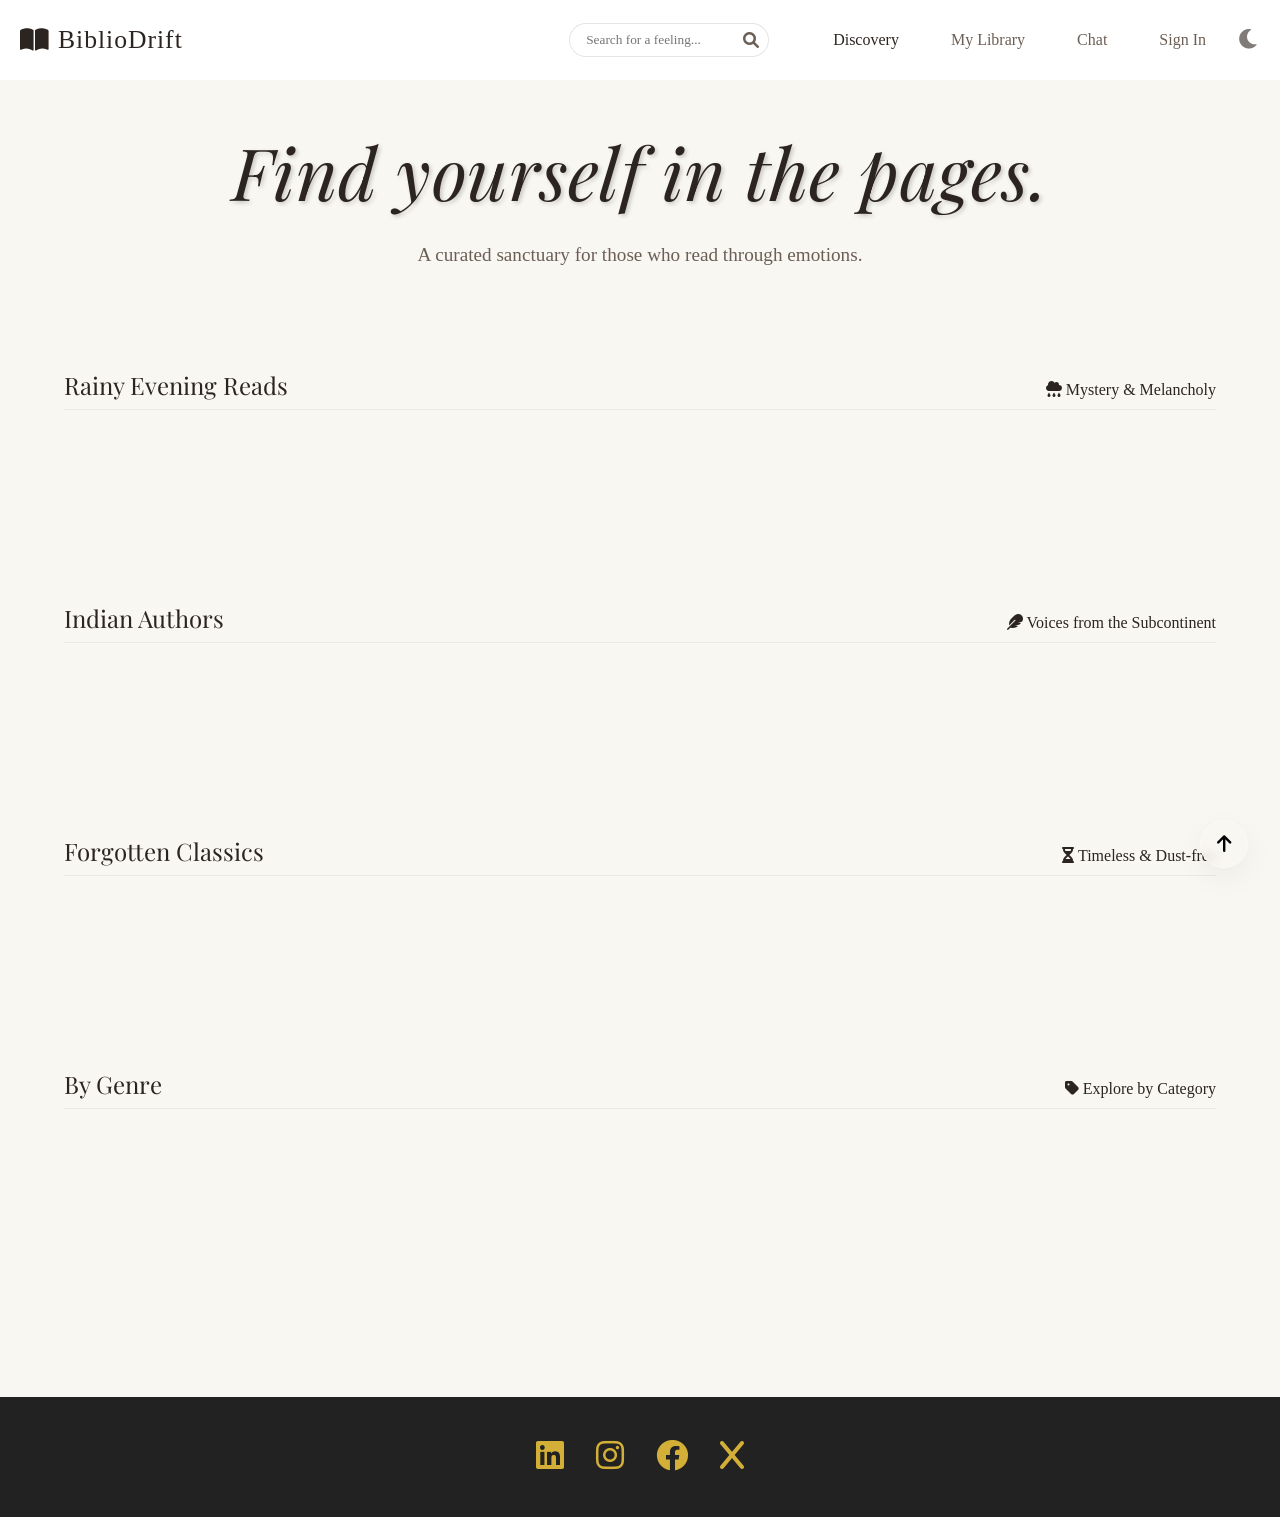
==== commit 7ac48a20: "feat: implement infinite scroll and fix theme toggle initialization" ====
--- a/index.html
+++ b/index.html
@@ -1,203 +1,216 @@
-﻿<!doctype html>
+<!doctype html>
 <html lang="en">
-
-<head>
-  <meta charset="UTF-8" />
-  <meta name="viewport" content="width=device-width, initial-scale=1.0" />
-  <title>BiblioDrift | Find yourself in the pages</title>
-  <link rel="stylesheet" href="style.css" />
-  <link rel="stylesheet" href="style-responsive.css" />
-
-  <!-- Fonts -->
-  <link rel="preconnect" href="https://fonts.googleapis.com" />
-  <link rel="preconnect" href="https://fonts.gstatic.com" crossorigin />
-  <link
-    href="https://fonts.googleapis.com/css2?family=Playfair+Display:ital,wght@0,400;0,600;1,400&family=Georgia&display=swap"
-    rel="stylesheet" />
-  <link rel="stylesheet" href="https://cdnjs.cloudflare.com/ajax/libs/font-awesome/6.0.0/css/all.min.css" />
-</head>
-
-<body>
-  <header>
-    <a href="index.html" class="logo">
-      <img style="height: 40px" src="biblioDrift_favicon.png" alt="BiblioDrift Logo"> BiblioDrift
-    </a>
-    <div class="header-controls">
-      <div class="search-bar">
-        <input type="text" id="searchInput" class="search-input" placeholder="Search for a feeling...">
-        <i class="fa-solid fa-search search-icon" id="searchIcon" style="cursor: pointer;"></i>
-      </div>
-      <nav class="nav-links">
-        <div class="tooltip">
-          <a href="index.html" class="active">Discovery</a>
-          <span class="tooltip-text"><i class="fa-solid fa-wand-magic-sparkles"></i> Explore books</span>
-        </div>
-        <div class="tooltip">
-          <a href="library.html">My Library</a>
-          <span class="tooltip-text"><i class="fa-solid fa-book"></i> My Library</span>
-        </div>
-        <div class="tooltip">
-          <a href="chat.html">Chat</a>
-          <span class="tooltip-text"><i class="fa-solid fa-comments"></i> Chat</span>
-        </div>
-        <!-- DYNAMIC AUTH LINK -->
-        <div class="tooltip">
-          <a href="auth.html" id="navAuthLink">Sign In</a>
-          <span class="tooltip-text" id="navAuthTooltip"><i class="fa-solid fa-key"></i> Access account</span>
-        </div>
-      </nav>
-      <button id="themeToggle" class="btn-icon" title="Toggle Theme">
-        <i class="fa-solid fa-moon"></i>
-      </button>
-      <button id="export-library" class="btn-icon" title="Export Library">
-        <i class="fa-solid fa-download"></i>
-      </button>
-    </div>
-  </header>
-
-  <main>
-    <section class="hero">
-      <h1>Find yourself in the pages.</h1>
-      <p>A curated sanctuary for those who read through emotions.</p>
-    </section>
-
-    <!-- Curated Sections -->
-    <section class="curated-section">
-      <div class="section-header">
-        <h2>Rainy Evening Reads</h2>
-        <span><i class="fa-solid fa-cloud-rain"></i> Mystery & Melancholy</span>
-      </div>
-      <div class="curated-row" id="row-rainy"></div>
-    </section>
-
-    <section class="curated-section">
-      <div class="section-header">
-        <h2>Indian Authors</h2>
-        <span><i class="fa-solid fa-feather"></i> Subcontinent Voices</span>
-      </div>
-      <div class="curated-row" id="row-indian"></div>
-    </section>
-
-    <section class="curated-section">
-      <div class="section-header">
-        <h2>Forgotten Classics</h2>
-        <span><i class="fa-solid fa-hourglass"></i> Timeless & Dust-free</span>
-      </div>
-      <div class="curated-row" id="row-classics"></div>
-    </section>
-
-    <!-- Genre Grid Section -->
-    <section class="curated-section genre-section">
-      <div class="section-header">
-        <h2>Browse by Genre</h2>
-        <span><i class="fa-solid fa-compass"></i> Find your next read</span>
-      </div>
-      <div class="genre-grid" id="genre-grid">
-        <div class="genre-card" data-genre="romance"><i class="fa-solid fa-heart"></i><span>Romance</span></div>
-        <div class="genre-card" data-genre="mystery"><i class="fa-solid fa-magnifying-glass"></i><span>Mystery</span>
-        </div>
-        <div class="genre-card" data-genre="fiction"><i class="fa-solid fa-book"></i><span>Fiction</span></div>
-        <div class="genre-card" data-genre="crime"><i class="fa-solid fa-user-secret"></i><span>Crime</span></div>
-        <div class="genre-card" data-genre="fantasy"><i class="fa-solid fa-wand-sparkles"></i><span>Fantasy</span></div>
-        <div class="genre-card" data-genre="thriller"><i class="fa-solid fa-skull"></i><span>Thriller</span></div>
-        <div class="genre-card" data-genre="biography"><i class="fa-solid fa-user"></i><span>Biography</span></div>
-        <div class="genre-card" data-genre="self-help"><i
-            class="fa-solid fa-hand-holding-heart"></i><span>Self-Help</span></div>
-        <div class="genre-card" data-genre="science"><i class="fa-solid fa-flask"></i><span>Science</span></div>
-        <div class="genre-card" data-genre="history"><i class="fa-solid fa-landmark"></i><span>History</span></div>
-      </div>
-    </section>
-
-    <!-- Genre Modal -->
-    <dialog id="genre-modal" class="genre-modal">
-      <div class="genre-modal-content">
-        <div class="genre-modal-header">
-          <h2 id="genre-modal-title">Genre Books</h2>
-          <button class="close-genre-modal" id="close-genre-modal"><i class="fa-solid fa-xmark"></i></button>
-        </div>
-        <div class="genre-modal-body">
-          <div class="genre-books-grid" id="genre-books-grid"></div>
-        </div>
-      </div>
-    </dialog>
-
-    <!-- Book Details Modal -->
+  <head>
+    <meta charset="UTF-8" />
+    <meta name="viewport" content="width=device-width, initial-scale=1.0" />
+    <title>BiblioDrift | Find yourself in the pages</title>
+    <link rel="stylesheet" href="style.css" />
+
+    <!-- Fonts -->
+    <link rel="preconnect" href="https://fonts.googleapis.com" />
+    <link rel="preconnect" href="https://fonts.gstatic.com" crossorigin />
+    <link
+      href="https://fonts.googleapis.com/css2?family=Playfair+Display:ital,wght@0,400;0,600;1,400&family=Georgia&display=swap"
+      rel="stylesheet"
+    />
+    <link
+      rel="stylesheet"
+      href="https://cdnjs.cloudflare.com/ajax/libs/font-awesome/6.0.0/css/all.min.css"
+      xintegrity="sha512-9usAa10IRO0HhonpyAIVpjrylPvoDwiPUiKdWk5t3PyolY1cOd4DSE0Ga+ri4AuTroPR5aQvXU9xC6qOPnzFeg=="
+      crossorigin="anonymous"
+      referrerpolicy="no-referrer"
+    />
+  </head>
+
+  <body>
+    <header>
+      <a href="index.html" class="logo">
+        <i class="fa-solid fa-book-open"></i> BiblioDrift
+      </a>
+      <div class="header-controls">
+        <div class="search-bar">
+          <input
+            type="text"
+            id="searchInput"
+            class="search-input"
+            placeholder="Search for a feeling..."
+          />
+          <i class="fa-solid fa-search search-icon"></i>
+        </div>
+        <nav class="nav-links">
+          <div class="tooltip">
+            <a href="index.html" class="active">Discovery</a>
+            <span class="tooltip-text"><i class="fa-solid fa-wand-magic-sparkles"></i> Explore books</span>
+          </div>
+          <div class="tooltip">
+            <a href="library.html">My Library</a>
+            <span class="tooltip-text"><i class="fa-solid fa-book"></i> My Library</span>
+          </div>
+          <div class="tooltip">
+            <a href="chat.html">Chat</a>
+            <span class="tooltip-text"><i class="fa-solid fa-comments"></i> Chat</span>
+          </div>
+          <div class="tooltip">
+            <a href="auth.html">Sign In</a>
+            <span class="tooltip-text"><i class="fa-solid fa-key"></i> Access account</span>
+          </div>
+        </nav>
+        <button id="themeToggle" class="btn-icon" title="Toggle Theme">
+          <i class="fa-solid fa-moon"></i>
+        </button>
+      </div>
+    </header>
+
+    <main id="main-content">
+      <section class="hero">
+        <h1>Find yourself in the pages.</h1>
+        <p>A curated sanctuary for those who read through emotions.</p>
+      </section>
+
+      <!-- SEARCH RESULTS SECTION (Initially Hidden) -->
+      <section id="search-results-section" class="curated-section" style="display: none;">
+        <div class="section-header">
+          <h2 id="search-query-display">Search Results</h2>
+          <span><i class="fa-solid fa-magnifying-glass"></i> Exploring your query</span>
+        </div>
+        <div class="curated-row" id="search-results-grid">
+          <!-- Dynamically Appended Books -->
+        </div>
+        
+        <!-- INFINITE SCROLL SENTINEL & SPINNER -->
+        <div id="infinite-scroll-sentinel" class="infinite-scroll-container">
+            <div class="loading-spinner">
+                <i class="fa-solid fa-spinner fa-spin"></i> Loading more books...
+            </div>
+        </div>
+      </section>
+
+      <!-- CURATED LANDING CONTENT -->
+      <div id="landing-content">
+          <!-- Curated Table 1 -->
+          <section class="curated-section">
+            <div class="section-header">
+              <h2>Rainy Evening Reads</h2>
+              <span><i class="fa-solid fa-cloud-rain"></i> Mystery & Melancholy</span>
+            </div>
+            <div class="curated-row" id="row-rainy">
+              <!-- Books injected by JS -->
+            </div>
+          </section>
+
+          <!-- Curated Table 2 -->
+          <section class="curated-section">
+            <div class="section-header">
+              <h2>Indian Authors</h2>
+              <span><i class="fa-solid fa-feather"></i> Voices from the Subcontinent</span>
+            </div>
+            <div class="curated-row" id="row-indian">
+              <!-- JS will fill this -->
+            </div>
+          </section>
+
+          <!-- Curated Table 3 -->
+          <section class="curated-section">
+            <div class="section-header">
+              <h2>Forgotten Classics</h2>
+              <span><i class="fa-solid fa-hourglass"></i> Timeless & Dust-free</span>
+            </div>
+            <div class="curated-row" id="row-classics">
+              <!-- JS will fill this -->
+            </div>
+          </section>
+
+          <!-- Curated Table 4 -->
+          <section class="curated-section">
+            <div class="section-header">
+              <h2>By Genre</h2>
+              <span><i class="fa-solid fa-tag"></i> Explore by Category</span>
+            </div>
+            <div class="curated-row" id="row-genre">
+              <!-- JS will fill this -->
+            </div>
+          </section>
+      </div>
+    </main>
+
+    <button id="backToTop" class="btn-icon back-to-top" title="Back to Top">
+      <i class="fa-solid fa-arrow-up"></i>
+    </button>
+
+    <footer class="footer">
+      <div class="social_icons">
+        <a href="#"><i class="fab fa-linkedin"></i></a>
+        <a href="#"><i class="fab fa-instagram"></i></a>
+        <a href="#"><i class="fab fa-facebook"></i></a>
+        <a href="#"><i class="fab fa-x"></i></a>
+      </div>
+    </footer>
+
+    <!-- Glass Modal for Book Details -->
     <dialog id="book-details-modal" class="glass-modal">
       <div class="modal-content">
-        <button class="close-modal-btn" id="closeModalBtn"><i class="fa-solid fa-xmark"></i></button>
+        <button class="close-modal-btn" id="closeModalBtn">
+          <i class="fa-solid fa-xmark"></i>
+        </button>
+
         <div class="modal-body">
-          <div class="modal-media"><img id="modal-img" src="" alt="Book Cover" /></div>
+          <div class="modal-media">
+            <img id="modal-img" src="" alt="Book Cover" />
+          </div>
+
           <div class="modal-info">
             <h2 id="modal-title">Book Title</h2>
             <p id="modal-author" class="modal-subtitle">Author Name</p>
+
             <div class="ai-insight-box">
-              <div class="ai-header"><i class="fa-solid fa-wand-magic-sparkles"></i><span>AI Insight</span></div>
+              <div class="ai-header">
+                <i class="fa-solid fa-wand-magic-sparkles"></i>
+                <span>AI Insight (Spoiler-Free)</span>
+              </div>
               <p id="modal-summary">Loading thoughts...</p>
             </div>
+
             <div class="modal-actions">
-              <button id="modal-add-btn" class="btn-primary"><i class="fa-regular fa-heart"></i> Add to Library</button>
-              <button id="modal-share-btn" class="btn-secondary" style="margin-left: 10px; padding: 0.8rem 1.5rem; border: 1px solid var(--glass-border); border-radius: 8px; background: transparent; cursor: pointer; color: var(--text-main); font-family: inherit; transition: all 0.3s ease;"><i class="fa-solid fa-share-nodes"></i> Share</button>
+              <button id="modal-add-btn" class="btn-primary">
+                <i class="fa-regular fa-heart"></i> Add to Library
+              </button>
             </div>
           </div>
         </div>
       </div>
     </dialog>
-  </main>
-
-  <button id="backToTop" class="btn-icon back-to-top" title="Back to Top">
-    <i class="fa-solid fa-arrow-up"></i>
-  </button>
-
-
-  <!-- Enhanced Footer -->
-  <footer class="main-footer">
-    <div class="footer-container">
-      <div class="footer-brand">
-        <a href="index.html" class="logo"><i class="fa-solid fa-book-open"></i> BiblioDrift</a>
-        <p class="footer-tagline">"There is no frigate like a book to take us lands away."</p>
-        <p class="footer-subtext">â€” Emily Dickinson</p>
-      </div>
-      <div class="footer-nav">
-        <h3>Explore</h3>
-        <ul>
-          <li><a href="index.html">Discovery</a></li>
-          <li><a href="library.html">My Library</a></li>
-          <li><a href="chat.html">Literary Chat</a></li>
-        </ul>
-      </div>
-      <div class="footer-social">
-        <h3>Connect</h3>
-        <div class="social-icons">
-          <a href="#" title="LinkedIn"><i class="fab fa-linkedin-in"></i></a>
-          <a href="#" title="Instagram"><i class="fab fa-instagram"></i></a>
-          <a href="https://github.com/devanshi14malhotra/BiblioDrift" target="_blank" title="GitHub"><i
-              class="fa-brands fa-github"></i></a>
-        </div>
-      </div>
-    </div>
-    <div class="footer-bottom">
-      <p>&copy; 2026 BiblioDrift. Curated with <i class="fa-solid fa-heart"></i> for book lovers.</p>
-    </div>
-  </footer>
-
-  <script src="app.js"></script>
-  <script src="script/header-scroll.js"></script>
-  <script>
-    // Persistent Login Status Check
-    document.addEventListener('DOMContentLoaded', () => {
-      if (localStorage.getItem('isLoggedIn') === 'true') {
-        const link = document.getElementById('navAuthLink');
-        const tooltip = document.getElementById('navAuthTooltip');
-        if (link) {
-          link.innerHTML = '<i class="fa-solid fa-user"></i>';
-          link.href = 'profile.html';
-        }
-        if (tooltip) {
-          tooltip.innerHTML = '<i class="fa-solid fa-id-card"></i> View Profile';
-        }
-      }
-    });
-  </script>
-</body>
-
-</html>
+
+    <script src="app.js"></script>
+    <script src="script/header-scroll.js"></script>
+    
+    <style>
+      /* Style for the Infinite Scroll Sentinel */
+      .infinite-scroll-container {
+          width: 100%;
+          display: flex;
+          justify-content: center;
+          align-items: center;
+          padding: 40px 0;
+          opacity: 0; /* Hidden until triggered */
+          transition: opacity 0.3s ease;
+      }
+      .infinite-scroll-container.active {
+          opacity: 1;
+      }
+      .loading-spinner {
+          font-family: 'Georgia', serif;
+          font-style: italic;
+          color: var(--text-muted);
+          display: flex;
+          gap: 10px;
+          align-items: center;
+      }
+      #search-results-grid {
+          display: flex;
+          flex-wrap: wrap;
+          gap: 20px;
+          justify-content: center;
+      }
+    </style>
+  </body>
+</html>
--- a/style.css
+++ b/style.css
@@ -1,528 +1,465 @@
 :root {
-    /* Day Theme (Default) */
-    --bg-color: #f9f7f2;
-    --header-bg: rgba(249, 247, 242, 0.8);
-    --text-main: #2c2420;
-    --text-muted: #6b5e55;
-    --accent-gold: #d4af37;
-    --wood-dark: #5d4037;
-    --wood-light: #8d6e63;
-    --glass-bg: rgba(255, 255, 255, 0.1);
-    --glass-border: rgba(255, 255, 255, 0.2);
-    --shadow-soft: 0 10px 30px rgba(0, 0, 0, 0.05);
-    --input-bg: rgba(255, 255, 255, 0.5);
-    --input-border: rgba(0, 0, 0, 0.1);
-    --book-bg: #fff;
-    --paper-color: #fffdf9;
-
-    /* Vibe Colors */
-    --vibe-mystery: #78909c;
-    --vibe-romance: #ef9a9a;
-    --vibe-classic: #a1887f;
-
-    /* Dimensions */
-    --book-width: 160px;
-    --book-height: 240px;
-    --book-thick: 40px;
+  /* Day Theme (Default) */
+  --bg-color: #f9f7f2;
+  --header-bg: rgba(249, 247, 242, 0.8);
+  --text-main: #2c2420;
+  --text-muted: #6b5e55;
+  --accent-gold: #d4af37;
+  --wood-dark: #5d4037;
+  --wood-light: #8d6e63;
+  --glass-bg: rgba(255, 255, 255, 0.1);
+  --glass-border: rgba(255, 255, 255, 0.2);
+  --shadow-soft: 0 10px 30px rgba(0, 0, 0, 0.05);
+  --input-bg: rgba(255, 255, 255, 0.5);
+  --input-border: rgba(0, 0, 0, 0.1);
+  --book-bg: #fff;
+  --paper-color: #fffdf9;
+
+  /* Vibe Colors */
+  --vibe-mystery: #78909c;
+  --vibe-romance: #ef9a9a;
+  --vibe-classic: #a1887f;
+
+  /* Dimensions */
+  --book-width: 160px;
+  --book-height: 240px;
+  --book-thick: 40px;
 }
 
 [data-theme="night"] {
-    /* Night Theme (Dark Wood) */
-    --bg-color: #1e1a18;
-    --header-bg: rgba(30, 26, 24, 0.85);
-    --text-main: #e0d5cb;
-    --text-muted: #a89a8e;
-    --accent-gold: #fccb4e;
-    --wood-dark: #3e2723;
-    --wood-light: #5d4037;
-    --glass-bg: rgba(0, 0, 0, 0.3);
-    --glass-border: rgba(255, 255, 255, 0.05);
-    --shadow-soft: 0 10px 40px rgba(0, 0, 0, 0.4);
-    --input-bg: rgba(0, 0, 0, 0.2);
-    --input-border: rgba(255, 255, 255, 0.1);
-    --book-bg: #2c2420;
-    --paper-color: #e0d5cb;
+  /* Night Theme (Dark Wood) */
+  --bg-color: #1e1a18;
+  --header-bg: rgba(30, 26, 24, 0.85);
+  --text-main: #e0d5cb;
+  --text-muted: #a89a8e;
+  --accent-gold: #fccb4e;
+  --wood-dark: #3e2723;
+  --wood-light: #5d4037;
+  --glass-bg: rgba(0, 0, 0, 0.3);
+  --glass-border: rgba(255, 255, 255, 0.05);
+  --shadow-soft: 0 10px 40px rgba(0, 0, 0, 0.4);
+  --input-bg: rgba(0, 0, 0, 0.2);
+  --input-border: rgba(255, 255, 255, 0.1);
+  --book-bg: #2c2420;
+  --paper-color: #e0d5cb;
 }
 
 * {
-    box-sizing: border-box;
-    margin: 0;
-    padding: 0;
+  box-sizing: border-box;
+  margin: 0;
+  padding: 0;
 }
 
 html {
-    scroll-behavior: smooth;
+  scroll-behavior: smooth;
 }
 
 body {
-    background-color: var(--bg-color);
-    color: var(--text-main);
-    font-family: "Georgia", serif;
-    /* Classic serif for books */
-    overflow-x: hidden;
-    min-height: 100vh;
-}
-
-/* Global Wooden Scrollbar Styling */
-::-webkit-scrollbar {
-    width: 12px;
-}
-
-::-webkit-scrollbar-track {
-    background: var(--bg-color);
-}
-
-::-webkit-scrollbar-thumb {
-    background: linear-gradient(180deg, var(--wood-dark), var(--wood-light));
-    border-radius: 6px;
-    border: 2px solid var(--bg-color);
-}
-
-::-webkit-scrollbar-thumb:hover {
-    background: linear-gradient(180deg, var(--wood-light), var(--wood-dark));
-    box-shadow: inset 0 0 6px rgba(0, 0, 0, 0.3);
+  background-color: var(--bg-color);
+  color: var(--text-main);
+  font-family: "Georgia", serif;
+  /* Classic serif for books */
+  overflow-x: hidden;
+  min-height: 100vh;
 }
 
 h1,
 h2,
 h3 {
-    font-weight: normal;
-    font-family: "Playfair Display", serif;
-    /* Elegant headings */
+  font-weight: normal;
+  font-family: "Playfair Display", serif;
+  /* Elegant headings */
 }
 
 /* --- Layout --- */
 header {
-    padding: 2rem 4rem;
-    display: flex;
-    justify-content: space-between;
-    align-items: center;
-    position: sticky;
-    top: 0;
-    z-index: 100;
-    background: var(--header-bg);
-    backdrop-filter: blur(10px);
-    transition: background 0.5s ease;
+  padding: 2rem 4rem;
+  display: flex;
+  justify-content: space-between;
+  align-items: center;
+  position: sticky;
+  top: 0;
+  z-index: 100;
+  background: var(--header-bg);
+  backdrop-filter: blur(10px);
+  transition: background 0.5s ease;
 }
 
 .header-controls {
-    display: flex;
-    align-items: center;
-    gap: 2rem;
+  display: flex;
+  align-items: center;
+  gap: 2rem;
 }
 
 .search-bar {
-    position: relative;
-    display: flex;
-    align-items: center;
+  position: relative;
+  display: flex;
+  align-items: center;
 }
 
 .search-input {
-    background: var(--input-bg);
-    border: 1px solid var(--input-border);
-    padding: 0.5rem 1rem;
-    border-radius: 20px;
-    font-family: "Georgia", serif;
-    width: 200px;
-    transition: all 0.3s ease;
-    outline: none;
-    color: var(--text-main);
+  background: var(--input-bg);
+  border: 1px solid var(--input-border);
+  padding: 0.5rem 1rem;
+  border-radius: 20px;
+  font-family: "Georgia", serif;
+  width: 200px;
+  transition: all 0.3s ease;
+  outline: none;
+  color: var(--text-main);
 }
 
 .search-input:focus {
-    background: var(--book-bg);
-    width: 300px;
-    box-shadow: var(--shadow-soft);
+  background: var(--book-bg);
+  width: 300px;
+  box-shadow: var(--shadow-soft);
 }
 
 .search-icon {
-    position: absolute;
-    right: 10px;
-    color: var(--text-muted);
-    cursor: pointer;
-    transition: color 0.3s ease;
-}
-
-.search-icon:hover {
-    color: var(--text-main);
+  position: absolute;
+  right: 10px;
+  color: var(--text-muted);
+  pointer-events: none;
 }
 
 .logo {
-    font-size: 1.5rem;
-    letter-spacing: 1px;
-    color: var(--text-main);
-    text-decoration: none;
-    display: flex;
-    align-items: center;
-    gap: 0.5rem;
+  font-size: 1.5rem;
+  letter-spacing: 1px;
+  color: var(--text-main);
+  text-decoration: none;
+  display: flex;
+  align-items: center;
+  gap: 0.5rem;
 }
 
 .nav-links a {
-    text-decoration: none;
-    color: var(--text-muted);
-    margin-left: 2rem;
-    transition: color 0.3s ease;
+  text-decoration: none;
+  color: var(--text-muted);
+  margin-left: 2rem;
+  transition: color 0.3s ease;
 }
 
 .nav-links a:hover,
 .nav-links a.active {
-    color: var(--text-main);
-}
-
-/* === ANIMATED HOVER TOOLTIPS FOR NAVIGATION (NEW) === */
-.tooltip {
-    position: relative;
-    display: inline-block;
-}
-
-.tooltip-text {
-    position: absolute;
-    left: 50%;
-    bottom: calc(100% + 8px);
-    transform: translateX(-50%) scale(0.95) translateY(6px);
-    padding: 10px 14px;
-    background: #fffaf3;
-    color: #2b2b2b;
-    font-size: 13px;
-    font-weight: 500;
-    white-space: nowrap;
-    border-radius: 10px;
-    box-shadow: 0 8px 20px rgba(0, 0, 0, 0.15);
-    border: 1px solid rgba(0, 0, 0, 0.08);
-    opacity: 0;
-    visibility: hidden;
-    pointer-events: none;
-    transition: all 0.25s ease;
-    z-index: 9999;
-}
-
-.tooltip-text::after {
-    content: "";
-    position: absolute;
-    top: 100%;
-    left: 50%;
-    transform: translateX(-50%) rotate(45deg);
-    width: 12px;
-    height: 12px;
-    background: #fffaf3;
-    border-left: 1px solid rgba(0, 0, 0, 0.08);
-    border-bottom: 1px solid rgba(0, 0, 0, 0.08);
-}
-
-.tooltip:hover .tooltip-text {
-    opacity: 1;
-    visibility: visible;
-    transform: translateX(-40%) scale(1) translateY(0);
-}
-
-.tooltip-text i {
-    margin-right: 5px;
-    color: var(--accent-gold);
+  color: var(--text-main);
 }
 
 main {
-    padding: 2rem 4rem;
-    max-width: 1400px;
-    margin: 0 auto;
+  padding: 2rem 4rem;
+  max-width: 1400px;
+  margin: 0 auto;
 }
 
 /* --- Hero --- */
 .hero {
-    text-align: center;
-    padding: 6rem 1rem;
-    animation: heroFade 1s ease-out;
+  text-align: center;
+  padding: 6rem 1rem;
+  animation: heroFade 1s ease-out;
 }
 
 @keyframes heroFade {
-    from {
-        opacity: 0;
-        transform: translateY(15px);
-    }
-
-    to {
-        opacity: 1;
-        transform: translateY(0);
-    }
+  from {
+    opacity: 0;
+    transform: translateY(15px);
+  }
+
+  to {
+    opacity: 1;
+    transform: translateY(0);
+  }
 }
 
 .hero h1 {
-    font-size: clamp(2.5rem, 8vw, 4.5rem);
-    margin-bottom: 1.5rem;
-    font-style: italic;
-    line-height: 1.2;
-    letter-spacing: 0.5px;
-    text-shadow: 2px 2px 4px rgba(0, 0, 0, 0.2);
+  font-size: clamp(2.5rem, 8vw, 4.5rem);
+  margin-bottom: 1.5rem;
+  font-style: italic;
+  line-height: 1.2;
+  letter-spacing: 0.5px;
+  text-shadow: 2px 2px 4px rgba(0, 0, 0, 0.2);
 }
 
 .hero p {
-    color: var(--text-muted);
-    font-size: 1.2rem;
-    line-height: 1.8;
-    max-width: 55ch;
-    margin: 0 auto;
+  color: var(--text-muted);
+  font-size: 1.2rem;
+  line-height: 1.8;
+  max-width: 55ch;
+  margin: 0 auto;
 }
 
 /* --- Curated Tables (Horizontal Scroll) --- */
 .curated-section {
-    margin-bottom: 6rem;
+  margin-bottom: 6rem;
 }
 
 .section-header {
-    margin-bottom: 2rem;
-    border-bottom: 1px solid rgba(0, 0, 0, 0.05);
-    padding-bottom: 0.5rem;
-    display: flex;
-    justify-content: space-between;
-    align-items: baseline;
+  margin-bottom: 2rem;
+  border-bottom: 1px solid rgba(0, 0, 0, 0.05);
+  padding-bottom: 0.5rem;
+  display: flex;
+  justify-content: space-between;
+  align-items: baseline;
 }
 
 .curated-row {
-    display: flex;
-    gap: 3rem;
-    padding: 2rem 1rem;
-    overflow-x: visible;
-    /* Allow 3D overflow */
-    perspective: 1000px;
+  display: flex;
+  gap: 3rem;
+  padding: 2rem 1rem;
+  overflow-x: visible;
+  /* Allow 3D overflow */
+  perspective: 1000px;
 }
 
 /* --- 3D Book Component --- */
 .book-scene {
-    width: var(--book-width);
-    height: var(--book-height);
-    perspective: 1000px;
-    cursor: pointer;
-    /* Random slight rotation for organic feel - handled in JS usually, but default here */
+  width: var(--book-width);
+  height: var(--book-height);
+  perspective: 1000px;
+  cursor: pointer;
+  /* Random slight rotation for organic feel - handled in JS usually, but default here */
 }
 
 .book {
-    width: 100%;
-    height: 100%;
-    position: relative;
-    transform-style: preserve-3d;
-    /* Bouncy cozy feel */
-    transform-origin: center center -20px;
-    /* Pivot inside the book */
-    animation: floatIn 0.8s ease-out backwards;
+  width: 100%;
+  height: 100%;
+  position: relative;
+  transform-style: preserve-3d;
+  /* Bouncy cozy feel */
+  transform-origin: center center -20px;
+  /* Pivot inside the book */
+  animation: floatIn 0.8s ease-out backwards;
 }
 
 @keyframes floatIn {
-    from {
-        opacity: 0;
-        transform: translateY(50px) scale(0.9);
-    }
-
-    to {
-        opacity: 1;
-        transform: translateY(0) scale(1);
-    }
+  from {
+    opacity: 0;
+    transform: translateY(50px) scale(0.9);
+  }
+
+  to {
+    opacity: 1;
+    transform: translateY(0) scale(1);
+  }
 }
 
 .book.flipped {
-    transform: rotateY(180deg) scale(1.2) translateZ(50px);
-    /* Expand and bring closer */
-    z-index: 100;
+  transform: rotateY(180deg) scale(1.2) translateZ(50px);
+  /* Expand and bring closer */
+  z-index: 100;
 }
 
 /* Book Faces */
 .book__face {
-    position: absolute;
-    width: 100%;
-    height: 100%;
-    backface-visibility: hidden;
-    /* Hide back when front is clear */
-    border-radius: 4px 8px 8px 4px;
-    box-shadow: 5px 5px 15px rgba(0, 0, 0, 0.15);
+  position: absolute;
+  width: 100%;
+  height: 100%;
+  backface-visibility: hidden;
+  /* Hide back when front is clear */
+  border-radius: 4px 8px 8px 4px;
+  box-shadow: 5px 5px 15px rgba(0, 0, 0, 0.15);
 }
 
 .book__face--front {
-    background: var(--book-bg);
-    transform: rotateY(0deg);
-    z-index: 2;
+  background: var(--book-bg);
+  transform: rotateY(0deg);
+  z-index: 2;
 }
 
 .book__face--front img {
-    width: 100%;
-    height: 100%;
-    object-fit: cover;
-    border-radius: 4px 8px 8px 4px;
+  width: 100%;
+  height: 100%;
+  object-fit: cover;
+  border-radius: 4px 8px 8px 4px;
 }
 
 .book__face--back {
-    transform: rotateY(180deg);
-    background: var(--paper-color);
-    /* Paper color */
-    padding: 1.5rem;
-    display: flex;
-    flex-direction: column;
-    justify-content: space-between;
-    border: 1px solid var(--glass-border);
-    z-index: 1;
-    color: #2c2420;
-    /* Keep text dark for paper feel even in night mode */
+  transform: rotateY(180deg);
+  background: var(--paper-color);
+  /* Paper color */
+  padding: 1.5rem;
+  display: flex;
+  flex-direction: column;
+  justify-content: space-between;
+  border: 1px solid var(--glass-border);
+  z-index: 1;
+  color: #2c2420; /* Keep text dark for paper feel even in night mode */
 }
 
 /* The Spine */
 .book__face--spine {
-    position: absolute;
-    width: var(--book-thick);
-    height: 100%;
-    left: 0;
-    top: 0;
-    transform: rotateY(-90deg) translateZ(calc(var(--book-thick) / 2));
+  position: absolute;
+  width: var(--book-thick);
+  height: 100%;
+  left: 0;
+  top: 0;
+  transform: rotateY(-90deg) translateZ(calc(var(--book-thick) / 2));
+  /* Adjust spine logic: Needs to be anchored correctly. 
+       Actually, standard box model:
+       Front: translateZ(20px)
+       Back: translateZ(-20px)
+       Spine: rotateY(-90deg) translateZ(20px) ? 
+       
+       Let's use a simpler model: 
+       Pivot is center. Thickness is simulated or visual.
+       For "Pull out" effect we need simpler structure initially.
+    */
 }
 
 /* Improved 3D Box Model */
 /* Re-defining .book for proper thickness volume */
 .book {
-    transform-origin: center center -20px;
-    /* Pivot inside the book */
+  transform-origin: center center -20px;
+  /* Pivot inside the book */
 }
 
 .book__face--front {
-    transform: translateZ(20px);
+  transform: translateZ(20px);
 }
 
 .book__face--back {
-    transform: rotateY(180deg) translateZ(20px);
+  transform: rotateY(180deg) translateZ(20px);
 }
 
 .book__face--spine {
-    width: 40px;
-    height: 100%;
-    background: #333;
-    /* Default spine color */
-    transform: rotateY(-90deg) translateZ(20px);
-    /* Adjust positioning to be flush left of front face */
-    left: -20px;
-    /* Half thickness */
+  width: 40px;
+  height: 100%;
+  background: #333;
+  /* Default spine color */
+  transform: rotateY(-90deg) translateZ(20px);
+  /* Adjust positioning to be flush left of front face */
+  left: -20px;
+  /* Half thickness */
 }
 
 .book__face--right {
-    /* Pages */
-    width: 40px;
-    height: 100%;
-    background: linear-gradient(to right, #fff, #f0f0f0 20%, #fff 40%);
-    transform: rotateY(90deg) translateZ(140px);
-    /* Width - half thickness */
-    left: auto;
-    right: -20px;
+  /* Pages */
+  width: 40px;
+  height: 100%;
+  background: linear-gradient(to right, #fff, #f0f0f0 20%, #fff 40%);
+  transform: rotateY(90deg) translateZ(140px);
+  /* Width - half thickness */
+  left: auto;
+  right: -20px;
 }
 
 /* Hover Effect: Pull out */
 .book-scene:hover .book:not(.flipped) {
-    transform: translateZ(30px) translateY(-10px) rotateY(-10deg);
+  transform: translateZ(30px) translateY(-10px) rotateY(-10deg);
 }
 
 /* Glassmorphism Overlay (Quick view) */
 .glass-overlay {
-    position: absolute;
-    bottom: 10px;
-    left: 10px;
-    right: 10px;
-    background: rgba(255, 255, 255, 0.7);
-    backdrop-filter: blur(8px);
-    padding: 0.5rem;
-    border-radius: 6px;
-    opacity: 0;
-    transform: translateY(10px);
-    transition: all 0.3s ease;
-    pointer-events: none;
-    /* Let clicks pass to book */
+  position: absolute;
+  bottom: 10px;
+  left: 10px;
+  right: 10px;
+  background: rgba(255, 255, 255, 0.7);
+  backdrop-filter: blur(8px);
+  padding: 0.5rem;
+  border-radius: 6px;
+  opacity: 0;
+  transform: translateY(10px);
+  transition: all 0.3s ease;
+  pointer-events: none;
+  /* Let clicks pass to book */
 }
 
 .book-scene:hover .glass-overlay {
-    opacity: 1;
-    transform: translateY(0);
+  opacity: 1;
+  transform: translateY(0);
 }
 
 /* Back of book content */
 .handwritten-note {
-    font-family: "Courier New", Courier, monospace;
-    /* Placeholder for handwriting font */
-    color: var(--text-muted);
-    font-size: 0.9rem;
-    line-height: 1.4;
-    background: #fffdc2;
-    padding: 10px;
-    transform: rotate(-2deg);
-    box-shadow: 2px 2px 5px rgba(0, 0, 0, 0.1);
-    margin-bottom: 1rem;
+  font-family: "Courier New", Courier, monospace;
+  /* Placeholder for handwriting font */
+  color: var(--text-muted);
+  font-size: 0.9rem;
+  line-height: 1.4;
+  background: #fffdc2;
+  padding: 10px;
+  transform: rotate(-2deg);
+  box-shadow: 2px 2px 5px rgba(0, 0, 0, 0.1);
+  margin-bottom: 1rem;
 }
 
 .book-actions {
-    display: flex;
-    gap: 0.5rem;
+  display: flex;
+  gap: 0.5rem;
 }
 
 .btn-icon {
-    border: none;
-    background: none;
-    cursor: pointer;
-    font-size: 1.2rem;
-    opacity: 0.6;
-    transition: opacity 0.2s;
+  border: none;
+  background: none;
+  cursor: pointer;
+  font-size: 1.2rem;
+  opacity: 0.6;
+  transition: opacity 0.2s;
 }
 
 .btn-icon:hover {
-    opacity: 1;
-    transform: scale(1.1);
+  opacity: 1;
+  transform: scale(1.1);
 }
 
 /* --- Virtual Shelves --- */
 .shelves-container {
-    display: flex;
-    flex-direction: column;
-    gap: 4rem;
-    padding: 2rem 0;
+  display: flex;
+  flex-direction: column;
+  gap: 4rem;
+  padding: 2rem 0;
 }
 
 .shelf-row {
-    position: relative;
-    padding: 0 2rem 1.5rem 2rem;
-    /* Realistic Wood Texture Gradient */
-    background:
-        repeating-linear-gradient(90deg,
-            transparent 0,
-            transparent 4px,
-            rgba(0, 0, 0, 0.02) 5px,
-            transparent 10px),
-        linear-gradient(to bottom, #5d4037 0%, #3e2723 100%);
-    border-bottom: 25px solid #281a15;
-    /* Thicker front lip */
-    border-radius: 4px;
-    box-shadow:
-        0 20px 20px -10px rgba(0, 0, 0, 0.3),
-        inset 0 2px 20px rgba(0, 0, 0, 0.2);
-    display: flex;
-    align-items: flex-end;
-    gap: 1.5rem;
-    /* More spacing for expanded books */
-    min-height: 280px;
+  position: relative;
+  padding: 0 2rem 1.5rem 2rem;
+  /* Realistic Wood Texture Gradient */
+  background:
+    repeating-linear-gradient(
+      90deg,
+      transparent 0,
+      transparent 4px,
+      rgba(0, 0, 0, 0.02) 5px,
+      transparent 10px
+    ),
+    linear-gradient(to bottom, #5d4037 0%, #3e2723 100%);
+  border-bottom: 25px solid #281a15;
+  /* Thicker front lip */
+  border-radius: 4px;
+  box-shadow:
+    0 20px 20px -10px rgba(0, 0, 0, 0.3),
+    inset 0 2px 20px rgba(0, 0, 0, 0.2);
+  display: flex;
+  align-items: flex-end;
+  gap: 1.5rem;
+  /* More spacing for expanded books */
+  min-height: 280px;
 }
 
 .shelf-row::after {
-    /* Depth shadow on wall behind books */
-    content: "";
-    position: absolute;
-    bottom: 25px;
-    /* Above bottom lip */
-    left: 0;
-    right: 0;
-    height: 100%;
-    z-index: -1;
-    background: linear-gradient(to bottom,
-            rgba(0, 0, 0, 0.1),
-            rgba(0, 0, 0, 0.4));
-    pointer-events: none;
+  /* Depth shadow on wall behind books */
+  content: "";
+  position: absolute;
+  bottom: 25px;
+  /* Above bottom lip */
+  left: 0;
+  right: 0;
+  height: 100%;
+  z-index: -1;
+  background: linear-gradient(
+    to bottom,
+    rgba(0, 0, 0, 0.1),
+    rgba(0, 0, 0, 0.4)
+  );
+  pointer-events: none;
 }
 
 .shelf-label {
-    position: absolute;
-    top: -20px;
-    left: 0;
-    font-size: 1.2rem;
-    color: var(--wood-light);
-    font-style: italic;
+  position: absolute;
+  top: -20px;
+  left: 0;
+  font-size: 1.2rem;
+  color: var(--wood-light);
+  font-style: italic;
 }
 
 /* --- Mood Analysis Styles --- */
@@ -769,107 +706,106 @@
 
 /* Utilities */
 .hidden {
-    display: none;
+  display: none;
 }
 
 .fade-in {
-    animation: fadeIn 1s ease;
+  animation: fadeIn 1s ease;
 }
 
 @keyframes fadeIn {
-    from {
-        opacity: 0;
-        transform: translateY(10px);
-    }
-
-    to {
-        opacity: 1;
-        transform: translateY(0);
-    }
+  from {
+    opacity: 0;
+    transform: translateY(10px);
+  }
+
+  to {
+    opacity: 1;
+    transform: translateY(0);
+  }
 }
 
 /* Theme Toggle Button Enhancement */
 #themeToggle {
-    font-size: 1.4rem;
-    color: var(--text-main);
-    cursor: pointer;
-    transition:
-        transform 0.3s ease,
-        color 0.3s ease;
+  font-size: 1.4rem;
+  color: var(--text-main);
+  cursor: pointer;
+  transition:
+    transform 0.3s ease,
+    color 0.3s ease;
 }
 
 #themeToggle:hover {
-    transform: rotate(15deg) scale(1.1);
-    color: var(--accent-gold);
+  transform: rotate(15deg) scale(1.1);
+  color: var(--accent-gold);
 }
 
 /* --- Back to Top Button --- */
 .back-to-top {
-    position: fixed;
-    bottom: 2rem;
-    right: 2rem;
-    width: 3rem;
-    height: 3rem;
-    border-radius: 50%;
-    background: var(--header-bg);
-    border: 1px solid var(--glass-border);
-    box-shadow: var(--shadow-soft);
-    display: flex;
-    justify-content: center;
-    align-items: center;
-    z-index: 999;
-    opacity: 1;
-    visibility: visible;
-    transition: all 0.4s ease;
-    backdrop-filter: blur(5px);
+  position: fixed;
+  bottom: 2rem;
+  right: 2rem;
+  width: 3rem;
+  height: 3rem;
+  border-radius: 50%;
+  background: var(--header-bg);
+  border: 1px solid var(--glass-border);
+  box-shadow: var(--shadow-soft);
+  display: flex;
+  justify-content: center;
+  align-items: center;
+  z-index: 999;
+  opacity: 1;
+  visibility: visible;
+  transition: all 0.4s ease;
+  backdrop-filter: blur(5px);
 }
 
 .back-to-top.hidden {
-    opacity: 0;
-    visibility: hidden;
-    transform: translateY(20px);
+  opacity: 0;
+  visibility: hidden;
+  transform: translateY(20px);
 }
 
 .back-to-top:hover {
-    background: var(--book-bg);
-    transform: translateY(-5px);
-    box-shadow: 0 15px 30px rgba(0, 0, 0, 0.15);
-    color: var(--accent-gold);
-}
-
+  background: var(--book-bg);
+  transform: translateY(-5px);
+  box-shadow: 0 15px 30px rgba(0, 0, 0, 0.15);
+  color: var(--accent-gold);
+}
 /*Footer design */
 
 .footer {
-    min-height: 120px;
-    width: 100%;
-    background-color: #222;
-    display: flex;
-    flex-direction: column;
-    justify-content: center;
-    align-items: center;
-    gap: 1.2rem;
-    padding: 2rem 0;
-    margin-top: 4rem;
+  min-height: 120px;
+  width: 100%;
+  background-color: #222;
+  display: flex;
+  flex-direction: column;
+  justify-content: center;
+  align-items: center;
+  gap: 1.2rem;
+  padding: 2rem 0;
+  margin-top: 4rem;
 }
 
 .social_icons {
-    display: flex;
-    gap: 2rem;
-    z-index: 999;
+  display: flex;
+  gap: 2rem;
+  z-index: 999;
 }
 
 .social_icons a {
-    color: var(--accent-gold);
-    font-size: 2rem;
-    transition:
-        transform 0.3s ease,
-        color 0.3s ease;
-    text-decoration: none;
+  color: var(--accent-gold);
+  font-size: 2rem;
+  transition:
+    transform 0.3s ease,
+    color 0.3s ease;
+  text-decoration: none;
 }
 
 .social_icons a:hover {
-    color: white;
-    transform: translateY(-5px);
+  color: white;
+  transform: translateY(-5px);
 }
 
 .reading-progress {
@@ -889,212 +825,216 @@
 
 /* --- Glass Modal --- */
 .glass-modal {
-    margin: auto;
-    width: 90%;
-    max-width: 900px;
-    background: transparent;
-    border: none;
-    padding: 0;
-    overflow: visible;
+  margin: auto;
+  width: 90%;
+  max-width: 900px;
+  background: transparent;
+  border: none;
+  padding: 0;
+  overflow: visible;
 }
 
 .glass-modal::backdrop {
-    background: rgba(0, 0, 0, 0.4);
-    backdrop-filter: blur(5px);
+  background: rgba(0, 0, 0, 0.4);
+  backdrop-filter: blur(5px);
 }
 
 .modal-content {
-    background: rgba(255, 255, 255, 0.65);
-    backdrop-filter: blur(20px);
-    -webkit-backdrop-filter: blur(20px);
-    border: 1px solid var(--glass-border);
-    border-radius: 20px;
-    box-shadow: 0 25px 50px -12px rgba(0, 0, 0, 0.25);
-    padding: 2.5rem;
-    position: relative;
-    overflow: hidden;
-    animation: modalIn 0.4s cubic-bezier(0.175, 0.885, 0.32, 1.275);
+  background: rgba(255, 255, 255, 0.65);
+  backdrop-filter: blur(20px);
+  -webkit-backdrop-filter: blur(20px);
+  border: 1px solid var(--glass-border);
+  border-radius: 20px;
+  box-shadow: 0 25px 50px -12px rgba(0, 0, 0, 0.25);
+  padding: 2.5rem;
+  position: relative;
+  overflow: hidden;
+  animation: modalIn 0.4s cubic-bezier(0.175, 0.885, 0.32, 1.275);
 }
 
 [data-theme="night"] .modal-content {
-    background: rgba(30, 26, 24, 0.8);
-    border: 1px solid rgba(255, 255, 255, 0.1);
+  background: rgba(30, 26, 24, 0.8);
+  border: 1px solid rgba(255, 255, 255, 0.1);
 }
 
 @keyframes modalIn {
-    from {
-        opacity: 0;
-        transform: scale(0.9) translateY(20px);
-    }
-
-    to {
-        opacity: 1;
-        transform: scale(1) translateY(0);
-    }
+  from {
+    opacity: 0;
+    transform: scale(0.9) translateY(20px);
+  }
+  to {
+    opacity: 1;
+    transform: scale(1) translateY(0);
+  }
 }
 
 .close-modal-btn {
-    position: absolute;
-    top: 1.5rem;
-    right: 1.5rem;
-    background: var(--glass-bg);
-    border: none;
-    width: 2.5rem;
-    height: 2.5rem;
-    border-radius: 50%;
-    cursor: pointer;
-    font-size: 1.2rem;
-    color: var(--text-muted);
-    transition: all 0.2s;
-    display: flex;
-    justify-content: center;
-    align-items: center;
-    z-index: 10;
+  position: absolute;
+  top: 1.5rem;
+  right: 1.5rem;
+  background: var(--glass-bg);
+  border: none;
+  width: 2.5rem;
+  height: 2.5rem;
+  border-radius: 50%;
+  cursor: pointer;
+  font-size: 1.2rem;
+  color: var(--text-muted);
+  transition: all 0.2s;
+  display: flex;
+  justify-content: center;
+  align-items: center;
+  z-index: 10;
 }
 
 .close-modal-btn:hover {
-    background: var(--accent-gold);
-    color: #fff;
-    transform: rotate(90deg);
+  background: var(--accent-gold);
+  color: #fff;
+  transform: rotate(90deg);
 }
 
 .modal-body {
-    display: grid;
-    grid-template-columns: 300px 1fr;
-    gap: 3rem;
+  display: grid;
+  grid-template-columns: 300px 1fr;
+  gap: 3rem;
 }
 
 .modal-media {
-    display: flex;
-    justify-content: center;
-    align-items: center;
+  display: flex;
+  justify-content: center;
+  align-items: center;
 }
 
 .modal-media img {
-    width: 100%;
-    height: auto;
-    border-radius: 12px;
-    box-shadow: 10px 10px 30px rgba(0, 0, 0, 0.2);
-    transform: rotate(-3deg);
-    transition: transform 0.3s;
+  width: 100%;
+  height: auto;
+  border-radius: 12px;
+  box-shadow: 10px 10px 30px rgba(0, 0, 0, 0.2);
+  transform: rotate(-3deg);
+  transition: transform 0.3s;
 }
 
 .modal-media img:hover {
-    transform: rotate(0) scale(1.02);
+  transform: rotate(0) scale(1.02);
 }
 
 .modal-info {
-    display: flex;
-    flex-direction: column;
-    gap: 1.5rem;
+  display: flex;
+  flex-direction: column;
+  gap: 1.5rem;
 }
 
 .modal-info h2 {
-    font-size: 2.5rem;
-    line-height: 1.2;
-    margin-bottom: 0;
+  font-size: 2.5rem;
+  line-height: 1.2;
+  margin-bottom: 0;
 }
 
 .modal-subtitle {
-    font-size: 1.2rem;
-    color: var(--text-muted);
-    font-style: italic;
-    margin-top: -1rem;
+  font-size: 1.2rem;
+  color: var(--text-muted);
+  font-style: italic;
+  margin-top: -1rem;
 }
 
 /* AI Insight Box */
 .ai-insight-box {
-    background: linear-gradient(135deg,
-            rgba(255, 255, 255, 0.4),
-            rgba(255, 255, 255, 0.1));
-    border: 1px solid var(--glass-border);
-    padding: 1.5rem;
-    border-radius: 15px;
-    position: relative;
-    margin-top: 1rem;
+  background: linear-gradient(
+    135deg,
+    rgba(255, 255, 255, 0.4),
+    rgba(255, 255, 255, 0.1)
+  );
+  border: 1px solid var(--glass-border);
+  padding: 1.5rem;
+  border-radius: 15px;
+  position: relative;
+  margin-top: 1rem;
 }
 
 [data-theme="night"] .ai-insight-box {
-    background: linear-gradient(135deg,
-            rgba(255, 255, 255, 0.05),
-            rgba(0, 0, 0, 0.2));
+  background: linear-gradient(
+    135deg,
+    rgba(255, 255, 255, 0.05),
+    rgba(0, 0, 0, 0.2)
+  );
 }
 
 .ai-insight-box::before {
-    content: "";
-    position: absolute;
-    top: 0;
-    left: 0;
-    right: 0;
-    height: 2px;
-    background: linear-gradient(90deg,
-            transparent,
-            var(--accent-gold),
-            transparent);
-    opacity: 0.5;
+  content: "";
+  position: absolute;
+  top: 0;
+  left: 0;
+  right: 0;
+  height: 2px;
+  background: linear-gradient(
+    90deg,
+    transparent,
+    var(--accent-gold),
+    transparent
+  );
+  opacity: 0.5;
 }
 
 .ai-header {
-    display: flex;
-    align-items: center;
-    gap: 0.8rem;
-    font-family: "Courier New", monospace;
-    /* Tech feel */
-    font-weight: bold;
-    color: var(--accent-gold);
-    margin-bottom: 1rem;
-    text-transform: uppercase;
-    letter-spacing: 1px;
-    font-size: 0.9rem;
+  display: flex;
+  align-items: center;
+  gap: 0.8rem;
+  font-family: "Courier New", monospace; /* Tech feel */
+  font-weight: bold;
+  color: var(--accent-gold);
+  margin-bottom: 1rem;
+  text-transform: uppercase;
+  letter-spacing: 1px;
+  font-size: 0.9rem;
 }
 
 #modal-summary {
-    line-height: 1.6;
-    color: var(--text-main);
+  line-height: 1.6;
+  color: var(--text-main);
 }
 
 .modal-actions {
-    margin-top: auto;
-    display: flex;
-    gap: 1rem;
+  margin-top: auto;
+  display: flex;
+  gap: 1rem;
 }
 
 .btn-primary {
-    background: var(--text-main);
-    color: var(--bg-color);
-    border: none;
-    padding: 1rem 2rem;
-    border-radius: 30px;
-    font-family: "Georgia", serif;
-    font-size: 1.1rem;
-    cursor: pointer;
-    transition: all 0.3s;
-    display: flex;
-    align-items: center;
-    gap: 0.8rem;
+  background: var(--text-main);
+  color: var(--bg-color);
+  border: none;
+  padding: 1rem 2rem;
+  border-radius: 30px;
+  font-family: "Georgia", serif;
+  font-size: 1.1rem;
+  cursor: pointer;
+  transition: all 0.3s;
+  display: flex;
+  align-items: center;
+  gap: 0.8rem;
 }
 
 .btn-primary:hover {
-    background: var(--accent-gold);
-    color: #fff;
-    transform: translateY(-2px);
-    box-shadow: 0 5px 15px rgba(0, 0, 0, 0.1);
+  background: var(--accent-gold);
+  color: #fff;
+  transform: translateY(-2px);
+  box-shadow: 0 5px 15px rgba(0, 0, 0, 0.1);
 }
 
 /* Responsive Modal */
 @media (max-width: 768px) {
-    .modal-body {
-        grid-template-columns: 1fr;
-    }
-
-    .modal-media img {
-        max-width: 200px;
-        transform: rotate(0);
-    }
-
-    .modal-content {
-        padding: 1.5rem;
-    }
+  .modal-body {
+    grid-template-columns: 1fr;
+  }
+
+  .modal-media img {
+    max-width: 200px;
+    transform: rotate(0);
+  }
+
+  .modal-content {
+    padding: 1.5rem;
+  }
 }
 
 /* ===== CHAT INTERFACE STYLES ===== */
@@ -1165,15 +1105,8 @@
 }
 
 @keyframes pulse {
-
-    0%,
-    100% {
-        opacity: 1;
-    }
-
-    50% {
-        opacity: 0.5;
-    }
+    0%, 100% { opacity: 1; }
+    50% { opacity: 0.5; }
 }
 
 .chat-actions {
@@ -1482,6 +1415,7 @@
     display: -webkit-box;
     -webkit-line-clamp: 2;
     -webkit-box-orient: vertical;
+    line-clamp: 2;
     overflow: hidden;
 }
 
@@ -1490,6 +1424,7 @@
     color: var(--text-muted);
     display: -webkit-box;
     -webkit-line-clamp: 1;
+    line-clamp: 1;
     -webkit-box-orient: vertical;
     overflow: hidden;
 }
@@ -1542,14 +1477,10 @@
 }
 
 @keyframes typing {
-
-    0%,
-    60%,
-    100% {
+    0%, 60%, 100% {
         transform: translateY(0);
         opacity: 0.4;
     }
-
     30% {
         transform: translateY(-10px);
         opacity: 1;
@@ -1563,31 +1494,31 @@
         border-radius: 0;
         margin: 0;
     }
-
+    
     .chat-header {
         padding: 15px 20px;
     }
-
+    
     .bookseller-details h2 {
         font-size: 1.2rem;
     }
-
+    
     .chat-messages {
         padding: 15px 20px;
     }
-
+    
     .message {
         max-width: 90%;
     }
-
+    
     .suggestions-list {
         flex-direction: column;
     }
-
+    
     .suggestion-btn {
         justify-content: center;
     }
-
+    
     .book-rec-grid {
         grid-template-columns: repeat(auto-fill, minmax(100px, 1fr));
         gap: 8px;
@@ -1598,5042 +1529,233 @@
     .chat-header {
         padding: 12px 15px;
     }
-
+    
     .bookseller-avatar {
         width: 40px;
         height: 40px;
         font-size: 16px;
     }
-
+    
     .bookseller-details h2 {
         font-size: 1.1rem;
     }
-
+    
     .chat-messages {
         padding: 12px 15px;
     }
-
+    
     .chat-input-container {
         padding: 15px;
     }
-
+    
     .book-rec-grid {
         grid-template-columns: repeat(2, 1fr);
     }
 }
-
-/* ===== GENRE SECTION STYLES ===== */
-
-/* Genre Grid Layout */
-.genre-grid {
-    display: grid;
-    grid-template-columns: repeat(5, 1fr);
-    gap: 1rem;
-    padding: 1rem 0;
-}
-
-/* Genre Card - Vintage Book Spine Look */
-/* Genre Card - Compact Vintage Rectangular Look */
-.genre-card {
-    display: flex;
-    flex-direction: row;
-    /* Horizontal layout */
-    align-items: center;
-    justify-content: flex-start;
-    padding: 1rem 1.5rem;
-    cursor: pointer;
-    transition: all 0.3s cubic-bezier(0.23, 1, 0.32, 1);
-
-    /* Rectangular Shape */
-    border-radius: 8px;
-    box-shadow: 0 4px 10px rgba(0, 0, 0, 0.2);
-
-    height: 80px;
-    /* Much smaller height */
-    position: relative;
-    overflow: hidden;
-    border: 1px solid rgba(0, 0, 0, 0.1);
-    gap: 1rem;
-}
-
-/* Remove gold lines for cleaner small look */
-.genre-card::before,
-.genre-card::after {
-    display: none;
-}
-
-.genre-card i {
-    font-size: 1.8rem;
-    margin-bottom: 0;
-    margin-right: 0;
-    color: rgba(255, 255, 255, 0.95);
-    /* Bright White/Gold */
-    text-shadow: 0 1px 3px rgba(0, 0, 0, 0.3);
-    transition: transform 0.3s ease;
-    flex-shrink: 0;
-}
-
-.genre-card span {
-    font-family: 'Playfair Display', serif;
-    font-size: 1.1rem;
-    font-weight: 600;
-    color: #f5f5f5;
-    text-transform: capitalize;
-    /* Easier to read */
-    letter-spacing: 0.5px;
-    text-shadow: 0 1px 2px rgba(0, 0, 0, 0.5);
-    text-align: left;
-    writing-mode: horizontal-tb;
-    /* Horizontal Text */
-    transform: none;
-}
-
-.genre-card:hover {
-    transform: translateY(-5px);
-    box-shadow: 0 8px 20px rgba(0, 0, 0, 0.3);
-    z-index: 10;
-}
-
-.genre-card:hover i {
-    transform: scale(1.1);
-    color: #fff;
-}
-
-/* Genre Card Colors - Vintage Leather Palette (Deep & Dark) */
-
-/* Romance: Deep Burgundy (Vintage Red) */
-.genre-card[data-genre="romance"] {
-    background: linear-gradient(90deg, #4a0d24 0%, #751838 40%, #5c112a 100%);
-}
-
-/* Mystery: Midnight Navy */
-.genre-card[data-genre="mystery"] {
-    background: linear-gradient(90deg, #0d1b33 0%, #1a2f52 40%, #12213d 100%);
-}
-
-/* Fiction: Classic Dark Green */
-.genre-card[data-genre="fiction"] {
-    background: linear-gradient(90deg, #0f3316 0%, #1e5228 40%, #163d1e 100%);
-}
-
-/* Crime: Charcoal Black */
-.genre-card[data-genre="crime"] {
-    background: linear-gradient(90deg, #181818 0%, #2e2e2e 40%, #1f1f1f 100%);
-}
-
-/* Fantasy: Deep Royal Purple */
-.genre-card[data-genre="fantasy"] {
-    background: linear-gradient(90deg, #240a3d 0%, #3e1b61 40%, #2e104a 100%);
-}
-
-/* Thriller: Burnt Rust/Dark Terracotta */
-.genre-card[data-genre="thriller"] {
-    background: linear-gradient(90deg, #3d1508 0%, #612712 40%, #4a1a0d 100%);
-}
-
-/* Biography: Old Leather Brown */
-.genre-card[data-genre="biography"] {
-    background: linear-gradient(90deg, #2b1b12 0%, #4e342e 40%, #3e2723 100%);
-}
-
-/* Self-Help: Olive Drab */
-.genre-card[data-genre="self-help"] {
-    background: linear-gradient(90deg, #20330d 0%, #334d16 40%, #273b11 100%);
-}
-
-/* Science: Dark Slate/Teal */
-.genre-card[data-genre="science"] {
-    background: linear-gradient(90deg, #08282e 0%, #14424a 40%, #0e3036 100%);
-}
-
-/* History: Worn Bronze/Brown */
-.genre-card[data-genre="history"] {
-    background: linear-gradient(90deg, #382e1c 0%, #594a2e 40%, #453923 100%);
-}
-
-/* Genre Modal Start */
-
-/* Genre Modal */
-.genre-modal {
-    position: fixed;
-    top: 0;
-    left: 0;
-    width: 100%;
-    height: 100%;
-    background: rgba(0, 0, 0, 0.6);
-    backdrop-filter: blur(8px);
-    -webkit-backdrop-filter: blur(8px);
-    border: none;
-    padding: 0;
-    max-width: 100%;
-    max-height: 100%;
-    z-index: 10000;
-}
-
-.genre-modal::backdrop {
-    background: transparent;
-}
-
-.genre-modal-content {
-    background: var(--bg-color);
-    width: 90%;
-    max-width: 1100px;
-    max-height: 85vh;
-    margin: 5vh auto;
-    border-radius: 24px;
-    overflow: hidden;
-    box-shadow: 0 25px 80px rgba(0, 0, 0, 0.3);
-    display: flex;
-    flex-direction: column;
-}
-
-.genre-modal-header {
-    display: flex;
-    justify-content: space-between;
-    align-items: center;
-    padding: 1.5rem 2rem;
-    border-bottom: 1px solid rgba(0, 0, 0, 0.1);
-    background: linear-gradient(to bottom, var(--card-bg), transparent);
-}
-
-.genre-modal-header h2 {
-    font-family: 'Playfair Display', serif;
-    font-size: 1.75rem;
-    color: var(--text-main);
-    margin: 0;
-}
-
-.close-genre-modal {
-    background: none;
-    border: none;
-    font-size: 1.5rem;
-    color: var(--text-main);
-    cursor: pointer;
-    padding: 0.5rem;
-    border-radius: 50%;
-    transition: all 0.2s ease;
-}
-
-.close-genre-modal:hover {
-    background: rgba(0, 0, 0, 0.1);
-    transform: rotate(90deg);
-}
-
-.genre-modal-body {
-    padding: 2rem;
-    overflow-y: auto;
-    flex: 1;
-}
-
-/* Genre Books Grid */
-.genre-books-grid {
-    display: grid;
-    grid-template-columns: repeat(auto-fill, minmax(150px, 1fr));
-    gap: 1.5rem;
-}
-
-.genre-book-card {
-    background: var(--card-bg);
-    border-radius: 12px;
-    overflow: hidden;
-    transition: all 0.3s ease;
-    cursor: pointer;
-    box-shadow: 0 4px 15px rgba(0, 0, 0, 0.1);
-}
-
-.genre-book-card:hover {
-    transform: translateY(-5px);
-    box-shadow: 0 12px 30px rgba(0, 0, 0, 0.2);
-}
-
-.genre-book-card img {
-    width: 100%;
-    height: 200px;
-    object-fit: cover;
-}
-
-.genre-book-info {
-    padding: 1rem;
-}
-
-.genre-book-info h4 {
-    font-family: 'Playfair Display', serif;
-    font-size: 0.95rem;
-    font-weight: 600;
-    color: var(--text-main);
-    margin: 0 0 0.25rem 0;
-    display: -webkit-box;
-    -webkit-line-clamp: 2;
-    -webkit-box-orient: vertical;
-    overflow: hidden;
-}
-
-.genre-book-info p {
-    font-size: 0.8rem;
-    color: var(--text-secondary);
-    margin: 0;
-}
-
-.genre-loading {
-    grid-column: 1 / -1;
-    display: flex;
-    flex-direction: column;
-    align-items: center;
-    justify-content: center;
-    padding: 3rem;
-    color: var(--text-secondary);
-    gap: 1rem;
-}
-
-.genre-loading i {
-    font-size: 2rem;
-    color: var(--accent-gold);
-}
-
-/* Genre Responsive */
-@media (max-width: 900px) {
-    .genre-grid {
-        grid-template-columns: repeat(3, 1fr);
-    }
-}
-
-@media (max-width: 600px) {
-    .genre-grid {
-        grid-template-columns: repeat(2, 1fr);
-        gap: 0.75rem;
-    }
-
-    .genre-card {
-        padding: 1.25rem 0.75rem;
-    }
-
-    .genre-card i {
-        font-size: 1.5rem;
-    }
-
-    .genre-card span {
-        font-size: 0.85rem;
-    }
-
-    .genre-modal-content {
-        width: 95%;
-        max-height: 90vh;
-        margin: 2.5vh auto;
-    }
-
-    .genre-books-grid {
-        grid-template-columns: repeat(2, 1fr);
-        gap: 1rem;
-    }
-}
-
-/* ===== 3D BOOKSHELF STYLES =====  */
-
-/* Main bookshelf container with perspective */
-.bookshelf-3d-container {
-    perspective: 1200px;
-    perspective-origin: center 40%;
-    padding: 2rem 0;
-}
-
-/* Individual shelf section */
-.shelf-section-3d {
-    margin-bottom: 4rem;
-    position: relative;
-    padding-top: 2rem;
-    border-top: 4px solid #3e2723;
-}
-
-.shelf-section-3d:first-child {
-    border-top: none;
-    padding-top: 0;
-}
-
-.shelf-section-3d .shelf-label {
-    position: relative;
-    top: auto;
-    left: auto;
-    margin-bottom: 1.5rem;
-    font-size: 1.4rem;
-    color: var(--text-main);
-    font-style: italic;
-    font-family: 'Playfair Display', serif;
-    display: flex;
-    align-items: center;
-    gap: 0.5rem;
-    padding-bottom: 0.5rem;
-    border-bottom: 2px solid #4e342e;
-}
-
-/* 3D Wooden Bookshelf */
-.bookshelf-3d {
-    position: relative;
-    transform-style: preserve-3d;
-    transform: rotateX(2deg);
-    min-height: 350px;
-    padding: 30px 40px 20px;
-    margin: 0 -20px;
-
-    /* Realistic wood texture */
-    background:
-        repeating-linear-gradient(90deg,
-            transparent 0,
-            transparent 3px,
-            rgba(0, 0, 0, 0.03) 3px,
-            transparent 8px),
-        repeating-linear-gradient(0deg,
-            transparent 0,
-            transparent 50px,
-            rgba(0, 0, 0, 0.02) 50px,
-            transparent 100px),
-        linear-gradient(to bottom,
-            #6d4c3d 0%,
-            #5d4037 15%,
-            #4e342e 50%,
-            #3e2723 85%,
-            #2c1810 100%);
-
-    border-radius: 4px;
-    box-shadow:
-        inset 0 5px 15px rgba(0, 0, 0, 0.4),
-        inset 0 -3px 10px rgba(255, 255, 255, 0.05),
-        0 20px 40px rgba(0, 0, 0, 0.3),
-        0 5px 15px rgba(0, 0, 0, 0.2);
-}
-
-/* Back wall of shelf */
-.bookshelf-3d::before {
-    content: '';
-    position: absolute;
-    top: 0;
-    left: 0;
-    right: 0;
-    bottom: 25px;
-    background:
-        linear-gradient(to bottom,
-            rgba(0, 0, 0, 0.3) 0%,
-            rgba(0, 0, 0, 0.1) 100%);
-    border-radius: 4px 4px 0 0;
-    z-index: -1;
-}
-
-/* Front lip of shelf */
-.bookshelf-3d::after {
-    content: '';
-    position: absolute;
-    bottom: 0;
-    left: -5px;
-    right: -5px;
-    height: 25px;
-    background:
-        linear-gradient(to bottom,
-            #4e342e 0%,
-            #3e2723 40%,
-            #2c1810 100%);
-    border-radius: 0 0 6px 6px;
-    box-shadow:
-        0 8px 20px rgba(0, 0, 0, 0.4),
-        inset 0 2px 5px rgba(255, 255, 255, 0.1);
-    transform: translateZ(20px);
-}
-
-/* Books container */
-.books-row-3d {
-    display: flex;
-    align-items: flex-end;
-    gap: 0;
-    height: 300px;
-    padding-bottom: 10px;
-    transform-style: preserve-3d;
-    position: relative;
-    z-index: 1;
-}
-
-/* Individual book spine - tilted LEFT like real books */
-.book-spine-3d {
-    position: relative;
-    transform-style: preserve-3d;
-    cursor: pointer;
-    transition: all 0.4s cubic-bezier(0.23, 1, 0.32, 1);
-    transform-origin: bottom left;
-    /* Tilt books to the LEFT (negative rotateZ) */
-    transform: rotateZ(-8deg) rotateY(-5deg);
-    /* Small gap between books */
-    margin-right: 3px;
-}
-
-.book-spine-3d:last-child {
-    margin-right: 0;
-}
-
-.book-spine-3d:nth-child(even) {
-    transform: rotateZ(-6deg) rotateY(-4deg);
-}
-
-.book-spine-3d:nth-child(3n) {
-    transform: rotateZ(-10deg) rotateY(-6deg);
-}
-
-.book-spine-3d:nth-child(4n) {
-    transform: rotateZ(-7deg) rotateY(-3deg);
-}
-
-/* Book spine face (what you see) */
-.spine-face {
-    height: 100%;
-    width: 100%;
-    border-radius: 2px 4px 4px 2px;
-    display: flex;
-    flex-direction: column;
-    justify-content: flex-start;
-    align-items: center;
-    padding: 12px 3px;
-    position: relative;
-    overflow: visible;
-    box-shadow:
-        inset 0 0 20px rgba(0, 0, 0, 0.2),
-        2px 0 8px rgba(0, 0, 0, 0.3);
-
-    /* Subtle texture overlay */
-    background-image:
-        linear-gradient(to right,
-            rgba(0, 0, 0, 0.15) 0%,
-            rgba(255, 255, 255, 0.1) 50%,
-            rgba(0, 0, 0, 0.1) 100%);
-    background-blend-mode: overlay;
-}
-
-/* Book spine text */
-.spine-title {
-    writing-mode: vertical-rl;
-    text-orientation: mixed;
-    transform: rotate(180deg);
-    font-family: 'Georgia', serif;
-    font-size: 0.85rem;
-    font-weight: 700;
-    color: inherit;
-    text-align: center;
-    line-height: 1.15;
-    flex: 1;
-    display: flex;
-    align-items: center;
-    justify-content: center;
-    overflow: visible;
-    white-space: nowrap;
-    letter-spacing: 0.5px;
-    text-shadow: 0 1px 3px rgba(0, 0, 0, 0.4);
-    padding: 5px 2px;
-}
-
-.spine-author {
-    writing-mode: vertical-rl;
-    text-orientation: mixed;
-    transform: rotate(180deg);
-    font-family: 'Georgia', serif;
-    font-size: 0.6rem;
-    font-weight: 500;
-    opacity: 0.9;
-    margin-top: 8px;
-    text-shadow: 0 1px 2px rgba(0, 0, 0, 0.3);
-    white-space: nowrap;
-}
-
-/* Book edge (pages) - hidden for tighter packing */
-.book-edge {
-    display: none;
-}
-
-/* Book cover (top of book when viewed from above) */
-.book-top {
-    position: absolute;
-    top: -6px;
-    left: 0;
-    right: -8px;
-    height: 6px;
-    background: linear-gradient(to right,
-            var(--spine-color, #5d4037) 0%,
-            var(--spine-color, #5d4037) calc(100% - 8px),
-            #3e2723 calc(100% - 8px),
-            #3e2723 100%);
-    transform: rotateX(90deg) translateZ(3px);
-    border-radius: 2px 2px 0 0;
-}
-
-/* Hover effect - book stands up straight and pulls forward */
-.book-spine-3d:hover {
-    transform: rotateZ(0deg) rotateY(0deg) translateZ(20px) translateY(-10px);
-    z-index: 100;
-}
-
-.book-spine-3d:hover .spine-face {
-    box-shadow:
-        inset 0 0 20px rgba(0, 0, 0, 0.2),
-        5px 10px 30px rgba(0, 0, 0, 0.4),
-        0 0 15px rgba(212, 175, 55, 0.3);
-}
-
-/* Book tooltip */
-.book-tooltip {
-    position: fixed;
-    background: rgba(255, 255, 255, 0.98);
-    backdrop-filter: blur(20px);
-    -webkit-backdrop-filter: blur(20px);
-    border: 1px solid rgba(0, 0, 0, 0.1);
-    border-radius: 16px;
-    padding: 1.25rem;
-    min-width: 280px;
-    max-width: 320px;
-    box-shadow:
-        0 20px 60px rgba(0, 0, 0, 0.2),
-        0 8px 25px rgba(0, 0, 0, 0.15);
-    z-index: 10000;
-    pointer-events: none;
-    opacity: 0;
-    transform: translateY(10px) scale(0.95);
-    transition: all 0.3s cubic-bezier(0.23, 1, 0.32, 1);
-}
-
-[data-theme="night"] .book-tooltip {
-    background: rgba(44, 36, 32, 0.98);
-    border: 1px solid rgba(255, 255, 255, 0.1);
-}
-
-.book-tooltip.visible {
-    opacity: 1;
-    transform: translateY(0) scale(1);
-}
-
-.tooltip-header {
-    display: flex;
-    gap: 1rem;
-    margin-bottom: 0.75rem;
-}
-
-.tooltip-cover {
-    width: 60px;
-    height: 85px;
-    border-radius: 4px;
-    object-fit: cover;
-    box-shadow: 0 4px 12px rgba(0, 0, 0, 0.15);
-    flex-shrink: 0;
-}
-
-.tooltip-info {
-    flex: 1;
-    min-width: 0;
-}
-
-.tooltip-title {
-    font-family: 'Playfair Display', serif;
-    font-size: 1.1rem;
-    font-weight: 600;
-    color: var(--text-main);
-    margin-bottom: 0.25rem;
-    line-height: 1.3;
-}
-
-.tooltip-author {
-    font-size: 0.9rem;
-    color: var(--text-muted);
-    font-style: italic;
-    margin-bottom: 0.5rem;
-}
-
-.tooltip-rating {
-    display: flex;
-    align-items: center;
-    gap: 0.5rem;
-    font-size: 0.85rem;
-}
-
-.tooltip-stars {
-    color: var(--accent-gold);
-    letter-spacing: 2px;
-}
-
-.tooltip-rating-text {
-    color: var(--text-muted);
-}
-
-.tooltip-description {
-    font-size: 0.85rem;
-    color: var(--text-muted);
-    line-height: 1.5;
-    display: -webkit-box;
-    -webkit-line-clamp: 3;
-    -webkit-box-orient: vertical;
-    overflow: hidden;
-    border-top: 1px solid rgba(0, 0, 0, 0.08);
-    padding-top: 0.75rem;
-    margin-top: 0.5rem;
-}
-
-[data-theme="night"] .tooltip-description {
-    border-top-color: rgba(255, 255, 255, 0.08);
-}
-
-.tooltip-hint {
-    font-size: 0.75rem;
-    color: var(--accent-gold);
-    text-align: center;
-    margin-top: 0.75rem;
-    opacity: 0.9;
-}
-
-/* Book Detail Modal */
-.book-detail-modal {
-    position: fixed;
-    top: 0;
-    left: 0;
-    right: 0;
-    bottom: 0;
-    background: rgba(0, 0, 0, 0.6);
-    backdrop-filter: blur(8px);
-    -webkit-backdrop-filter: blur(8px);
-    display: flex;
-    justify-content: center;
-    align-items: center;
-    z-index: 10001;
-    opacity: 0;
-    visibility: hidden;
-    transition: all 0.4s ease;
-    padding: 2rem;
-}
-
-.book-detail-modal.active {
-    opacity: 1;
-    visibility: visible;
-}
-
-.book-detail-content {
-    background: var(--bg-color);
-    border-radius: 24px;
-    max-width: 900px;
-    width: 100%;
-    max-height: 90vh;
-    overflow-y: auto;
-    box-shadow: 0 30px 80px rgba(0, 0, 0, 0.3);
-    transform: translateY(30px) scale(0.95);
-    transition: all 0.4s cubic-bezier(0.23, 1, 0.32, 1);
-    position: relative;
-}
-
-.book-detail-modal.active .book-detail-content {
-    transform: translateY(0) scale(1);
-}
-
-.modal-close-btn {
-    position: absolute;
-    top: 1.5rem;
-    right: 1.5rem;
-    width: 44px;
-    height: 44px;
-    border-radius: 50%;
-    background: var(--glass-bg);
-    border: 1px solid var(--glass-border);
-    cursor: pointer;
-    display: flex;
-    align-items: center;
-    justify-content: center;
-    font-size: 1.5rem;
-    color: var(--text-muted);
-    transition: all 0.3s ease;
-    z-index: 10;
-}
-
-.modal-close-btn:hover {
-    background: var(--accent-gold);
-    color: white;
-    transform: rotate(90deg);
-}
-
-.book-detail-grid {
-    display: grid;
-    grid-template-columns: 280px 1fr;
-    gap: 3rem;
-    padding: 2.5rem;
-}
-
-.book-cover-section {
-    position: relative;
-}
-
-.book-cover-3d {
-    position: relative;
-    transform-style: preserve-3d;
-    transform: perspective(800px) rotateY(-15deg);
-    transition: transform 0.5s ease;
-}
-
-.book-cover-3d:hover {
-    transform: perspective(800px) rotateY(-5deg);
-}
-
-.book-cover-image {
-    width: 100%;
-    height: auto;
-    border-radius: 8px;
-    box-shadow:
-        15px 15px 40px rgba(0, 0, 0, 0.3),
-        5px 5px 15px rgba(0, 0, 0, 0.2);
-}
-
-.book-cover-spine {
-    position: absolute;
-    left: -20px;
-    top: 5px;
-    bottom: 5px;
-    width: 20px;
-    background: linear-gradient(to right,
-            rgba(0, 0, 0, 0.3),
-            rgba(0, 0, 0, 0.1));
-    border-radius: 4px 0 0 4px;
-    transform: rotateY(-90deg) translateZ(10px);
-}
-
-.book-info-section {
-    display: flex;
-    flex-direction: column;
-    gap: 1.5rem;
-}
-
-.book-title-large {
-    font-family: 'Playfair Display', serif;
-    font-size: 2.5rem;
-    font-weight: 600;
-    color: var(--text-main);
-    line-height: 1.2;
-    margin: 0;
-}
-
-.book-author-large {
-    font-size: 1.25rem;
-    color: var(--text-muted);
-    font-style: italic;
-    margin: 0;
-}
-
-.book-meta {
-    display: flex;
-    align-items: center;
-    gap: 1.5rem;
-    flex-wrap: wrap;
-}
-
-.book-rating-large {
-    display: flex;
-    align-items: center;
-    gap: 0.75rem;
-}
-
-.rating-stars-large {
-    font-size: 1.25rem;
-    color: var(--accent-gold);
-    letter-spacing: 3px;
-}
-
-.rating-score {
-    font-size: 1.1rem;
-    font-weight: 600;
-    color: var(--text-main);
-}
-
-.rating-count {
-    font-size: 0.9rem;
-    color: var(--text-muted);
-}
-
-.book-categories {
-    display: flex;
-    gap: 0.5rem;
-    flex-wrap: wrap;
-}
-
-.category-tag {
-    background: var(--glass-bg);
-    border: 1px solid var(--glass-border);
-    padding: 0.4rem 0.8rem;
-    border-radius: 20px;
-    font-size: 0.8rem;
-    color: var(--text-muted);
-}
-
-.book-description-section {
-    padding-top: 1rem;
-    border-top: 1px solid var(--glass-border);
-}
-
-.book-description-section h3 {
-    font-family: 'Playfair Display', serif;
-    font-size: 1.25rem;
-    color: var(--text-main);
-    margin-bottom: 1rem;
-}
-
-.book-description-text {
-    font-size: 1rem;
-    line-height: 1.8;
-    color: var(--text-muted);
-}
-
-.book-reviews-section {
-    padding-top: 1.5rem;
-    border-top: 1px solid var(--glass-border);
-}
-
-.book-reviews-section h3 {
-    font-family: 'Playfair Display', serif;
-    font-size: 1.25rem;
-    color: var(--text-main);
-    margin-bottom: 1rem;
-}
-
-.review-item {
-    background: var(--glass-bg);
-    border: 1px solid var(--glass-border);
-    border-radius: 12px;
-    padding: 1.25rem;
-    margin-bottom: 1rem;
-}
-
-.review-header {
-    display: flex;
-    justify-content: space-between;
-    align-items: center;
-    margin-bottom: 0.75rem;
-}
-
-.reviewer-name {
-    font-weight: 600;
-    color: var(--text-main);
-}
-
-.review-rating {
-    color: var(--accent-gold);
-    font-size: 0.9rem;
-}
-
-.review-text {
-    font-size: 0.95rem;
-    line-height: 1.6;
-    color: var(--text-muted);
-    font-style: italic;
-}
-
-.book-actions-section {
-    display: flex;
-    gap: 1rem;
-    margin-top: auto;
-    padding-top: 1.5rem;
-}
-
-.action-btn-primary {
-    flex: 1;
-    padding: 1rem 1.5rem;
-    border-radius: 30px;
-    border: none;
-    font-family: 'Georgia', serif;
-    font-size: 1rem;
-    cursor: pointer;
-    transition: all 0.3s ease;
-    display: flex;
-    align-items: center;
-    justify-content: center;
-    gap: 0.75rem;
-}
-
-.action-btn-primary.add-to-library {
-    background: var(--accent-gold);
-    color: var(--wood-dark);
-}
-
-.action-btn-primary.add-to-library:hover {
-    background: #e6c44a;
-    transform: translateY(-2px);
-    box-shadow: 0 8px 25px rgba(212, 175, 55, 0.4);
-}
-
-.action-btn-primary.mark-read {
-    background: var(--glass-bg);
-    border: 2px solid var(--glass-border);
-    color: var(--text-main);
-}
-
-.action-btn-primary.mark-read:hover {
-    background: var(--wood-light);
-    color: white;
-    border-color: var(--wood-light);
-}
-
-/* Empty shelf state for 3D bookshelf */
-.empty-shelf-3d {
-    display: flex;
-    align-items: center;
-    justify-content: center;
-    height: 180px;
-    width: 100%;
-    color: rgba(255, 255, 255, 0.6);
-    font-style: italic;
-    font-size: 1.1rem;
-    text-shadow: 0 2px 4px rgba(0, 0, 0, 0.3);
-}
-
-/* Responsive styles for 3D bookshelf */
-@media (max-width: 900px) {
-    .book-detail-grid {
-        grid-template-columns: 1fr;
-        gap: 2rem;
-    }
-
-    .book-cover-section {
-        max-width: 250px;
-        margin: 0 auto;
-    }
-
-    .book-cover-3d {
-        transform: perspective(800px) rotateY(0);
-    }
-
-    .book-title-large {
-        font-size: 2rem;
-        text-align: center;
-    }
-
-    .book-author-large {
-        text-align: center;
-    }
-
-    .book-meta {
-        justify-content: center;
-    }
-}
-
-@media (max-width: 768px) {
-    .bookshelf-3d {
-        padding: 20px 25px 15px;
-        transform: rotateX(0);
-    }
-
-    .books-row-3d {
-        gap: 4px;
-        height: 180px;
-        overflow-x: auto;
-        padding-bottom: 15px;
-    }
-
-    .book-spine-3d {
-        transform: rotateY(-5deg);
-        flex-shrink: 0;
-    }
-
-    .book-spine-3d:hover {
-        transform: rotateY(-3deg) translateZ(15px) translateY(-10px);
-    }
-
-    .book-detail-content {
-        border-radius: 20px 20px 0 0;
-        max-height: 95vh;
-    }
-
-    .book-detail-grid {
-        padding: 1.5rem;
-    }
-
-    .book-actions-section {
-        flex-direction: column;
-    }
-}
-
-@media (max-width: 480px) {
-    .shelf-section-3d .shelf-label {
-        font-size: 1.2rem;
-    }
-
-    .bookshelf-3d {
-        padding: 15px 20px 10px;
-        margin: 0 -10px;
-    }
-
-    .books-row-3d {
-        height: 160px;
-    }
-
-    .spine-title {
-        font-size: 0.65rem;
-    }
-
-    .spine-author {
-        display: none;
-    }
-
-    .book-title-large {
-        font-size: 1.5rem;
-    }
-}
-
-/* --- Merge Conflict Resolution: Added styles from feat/issue-21-api-errors --- */
-/* Empty State and Error Handling */
-.empty-state {
-    display: flex;
-    flex-direction: column;
-    align-items: center;
-    justify-content: center;
-    padding: 3rem 1rem;
-    color: var(--text-muted, #888);
-    text-align: center;
-    width: 100%;
-    min-height: 200px;
-}
-
-.empty-state i {
-    font-size: 2.5rem;
-    margin-bottom: 1rem;
-    color: var(--accent-gold, #d4af37);
-    opacity: 0.7;
-}
-
-.empty-state p {
-    font-family: 'Playfair Display', serif;
-    font-size: 1.1rem;
-    margin: 0;
-}
-
-/* Toast Notifications */
-.toast-notification {
-    position: fixed;
-    bottom: 20px;
-    right: 20px;
-    background: var(--header-bg, #fff);
-    color: var(--text-main, #333);
-    padding: 1rem 1.5rem;
-    border-radius: 8px;
-    box-shadow: 0 4px 12px rgba(0, 0, 0, 0.15);
-    z-index: 1000;
-    font-family: 'Georgia', serif;
-    display: flex;
-    align-items: center;
-    gap: 10px;
-    border-left: 4px solid var(--accent-gold);
-    animation: slideIn 0.3s ease-out, fadeOut 0.3s ease-in 2.7s forwards;
-}
-
-.toast-notification.error {
-    border-left-color: #d32f2f;
-}
-
-.toast-notification.info {
-    border-left-color: var(--accent-gold);
-}
-
-@keyframes slideIn {
-    from {
-        transform: translateX(100%);
-        opacity: 0;
-    }
-
-    to {
-        transform: translateX(0);
-        opacity: 1;
-    }
-}
-
-@keyframes fadeOut {
-    from {
-        opacity: 1;
-    }
-
-    to {
-        opacity: 0;
-    }
-}
-
-/* ========================================= */
-/*      BOOK SPINE VARIATIONS (#12)         */
-/* ========================================= */
-
-/* --- Textures --- */
-
-/* Leather Texture: subtle noise */
-.spine-texture-leather .spine-face {
-    background-image:
-        url("data:image/svg+xml,%3Csvg viewBox='0 0 200 200' xmlns='http://www.w3.org/2000/svg'%3E%3Cfilter id='noiseFilter'%3E%3CfeTurbulence type='fractalNoise' baseFrequency='0.8' numOctaves='3' stitchTiles='stitch'/%3E%3C/filter%3E%3Crect width='100%25' height='100%25' filter='url(%23noiseFilter)' opacity='0.15'/%3E%3C/svg%3E"),
-        linear-gradient(to right, rgba(0, 0, 0, 0.3) 0%, rgba(255, 255, 255, 0.1) 40%, rgba(0, 0, 0, 0.2) 100%);
-    background-blend-mode: overlay;
-}
-
-/* Cloth Texture: cross-hatch */
-.spine-texture-cloth .spine-face {
-    background-image:
-        repeating-linear-gradient(45deg, rgba(0, 0, 0, 0.05) 0px, rgba(0, 0, 0, 0.05) 1px, transparent 1px, transparent 4px),
-        repeating-linear-gradient(-45deg, rgba(0, 0, 0, 0.05) 0px, rgba(0, 0, 0, 0.05) 1px, transparent 1px, transparent 4px),
-        linear-gradient(to right, rgba(0, 0, 0, 0.2) 0%, rgba(255, 255, 255, 0.1) 50%, rgba(0, 0, 0, 0.2) 100%);
-}
-
-/* Paper/Matte Texture: flat with slight gradient */
-.spine-texture-paper .spine-face {
-    background-image: linear-gradient(to right, rgba(0, 0, 0, 0.1) 0%, rgba(255, 255, 255, 0.05) 50%, rgba(0, 0, 0, 0.1) 100%);
-}
-
-/* Worn/Rough Texture: scratches */
-.spine-texture-worn .spine-face {
-    background-image:
-        url("data:image/svg+xml,%3Csvg width='100' height='100' viewBox='0 0 100 100' xmlns='http://www.w3.org/2000/svg'%3E%3Cpath d='M10 10 L20 20 M50 50 L60 40 M80 20 L70 30' stroke='rgba(0,0,0,0.2)' stroke-width='1' fill='none'/%3E%3C/svg%3E"),
-        linear-gradient(to bottom, rgba(0, 0, 0, 0.2) 0%, transparent 10%, transparent 90%, rgba(0, 0, 0, 0.2) 100%),
-        linear-gradient(to right, rgba(0, 0, 0, 0.3) 0%, rgba(255, 255, 255, 0.05) 50%, rgba(0, 0, 0, 0.2) 100%);
-}
-
-
-/* --- Patterns (Gold details etc) --- */
-
-.spine-pattern-bands::before {
-    content: '';
-    position: absolute;
-    top: 15%;
-    left: 0;
-    right: 0;
-    height: 3px;
-    background: var(--accent-gold);
-    box-shadow: 0 1px 2px rgba(0, 0, 0, 0.3);
-    pointer-events: none;
-}
-
-.spine-pattern-bands::after {
-    content: '';
-    position: absolute;
-    bottom: 20%;
-    left: 0;
-    right: 0;
-    height: 3px;
-    background: var(--accent-gold);
-    box-shadow: 0 1px 2px rgba(0, 0, 0, 0.3);
-    pointer-events: none;
-}
-
-.spine-pattern-frame::before {
-    content: '';
-    position: absolute;
-    top: 10%;
-    bottom: 15%;
-    left: 6px;
-    right: 6px;
-    border: 1px solid rgba(255, 255, 255, 0.3);
-    pointer-events: none;
-}
-
-.spine-pattern-ornament::before {
-    content: '?';
-    /* Floral heart ornament */
-    position: absolute;
-    bottom: 25%;
-    left: 50%;
-    transform: translateX(-50%);
-    color: var(--accent-gold);
-    font-size: 1.2rem;
-    opacity: 0.8;
-}
-
-/* --- Typography Variations --- */
-
-/* Standard Vertical (Default) */
-.spine-title {
-    writing-mode: vertical-rl;
-    text-orientation: mixed;
-    font-family: inherit;
-    font-size: 0.9rem;
-    font-weight: 600;
-    letter-spacing: 0.5px;
-    text-align: center;
-    max-height: 75%;
-    overflow: hidden;
-    text-overflow: ellipsis;
-    margin-top: auto;
-    margin-bottom: auto;
-    text-shadow: 0 1px 2px rgba(0, 0, 0, 0.3);
-}
-
-/* Serif Classic */
-.font-serif .spine-title {
-    font-family: 'Playfair Display', serif;
-    font-style: italic;
-    letter-spacing: 1px;
-}
-
-/* Sans Modern */
-.font-sans .spine-title {
-    font-family: 'Segoe UI', sans-serif;
-    font-weight: 700;
-    text-transform: uppercase;
-    font-size: 0.8rem;
-    letter-spacing: 1.5px;
-}
-
-/* Handwritten/Personal */
-.font-hand .spine-title {
-    font-family: 'Georgia', serif;
-    /* Fallback for now */
-    font-style: italic;
-    font-weight: 400;
-}
-
-/* Rotated Upwards (European style) */
-.title-rotate-up .spine-title {
-    transform: rotate(180deg);
-}
-
-/* Stacked letters (for very short titles) */
-.title-stacked .spine-title {
-    writing-mode: horizontal-tb;
-    word-break: break-all;
-    width: 80%;
-    font-size: 1.2rem;
-    line-height: 1.1;
-}
-
-/* --- User Profile Styles --- */
-.profile-header {
-    background: linear-gradient(135deg, var(--header-bg), var(--bg-color));
-    padding: 3rem 2rem;
-    border-bottom: 1px solid var(--glass-border);
-    display: flex;
-    flex-direction: column;
-    align-items: center;
-    gap: 2rem;
-}
-
-.profile-card {
-    background: var(--book-bg);
-    border: 1px solid var(--glass-border);
-    border-radius: 20px;
-    padding: 2.5rem;
-    display: flex;
-    align-items: center;
-    gap: 2rem;
-    box-shadow: var(--shadow-soft);
-    max-width: 800px;
-    width: 100%;
-    position: relative;
-    overflow: hidden;
-}
-
-.profile-card::before {
-    content: '';
-    position: absolute;
-    top: 0;
-    left: 0;
-    right: 0;
-    height: 6px;
-    background: linear-gradient(90deg, var(--wood-dark), var(--wood-light), var(--accent-gold));
-}
-
-.profile-avatar-wrapper {
-    position: relative;
-}
-
-.profile-avatar {
-    width: 120px;
-    height: 120px;
-    border-radius: 50%;
-    background: var(--wood-light);
-    color: var(--paper-color);
-    display: flex;
-    align-items: center;
-    justify-content: center;
-    font-size: 3.5rem;
-    border: 4px solid var(--bg-color);
-    box-shadow: 0 8px 20px rgba(0, 0, 0, 0.15);
-}
-
-.profile-badge {
-    position: absolute;
-    bottom: 5px;
-    right: 5px;
-    background: var(--accent-gold);
-    color: var(--wood-dark);
-    width: 35px;
-    height: 35px;
-    border-radius: 50%;
-    display: flex;
-    align-items: center;
-    justify-content: center;
-    font-size: 1rem;
-    border: 3px solid var(--book-bg);
-}
-
-.profile-info h1 {
-    font-size: 2.2rem;
-    color: var(--text-main);
-    margin-bottom: 0.5rem;
-}
-
-.profile-email {
-    color: var(--text-muted);
-    font-family: 'Courier New', monospace;
-    font-size: 0.95rem;
-    opacity: 0.8;
-}
-
-.profile-since {
-    font-size: 0.9rem;
-    color: var(--text-muted);
-    margin-top: 0.5rem;
-    font-style: italic;
-}
-
-.profile-actions {
-    margin-top: 1.5rem;
-    display: flex;
-    gap: 1rem;
-}
-
-.logout-btn {
-    padding: 0.6rem 1.2rem;
-    font-size: 0.9rem;
-    background: var(--wood-dark);
-    color: #fff;
-    border: none;
-    border-radius: 8px;
-    cursor: pointer;
-    transition: all 0.3s ease;
-}
-
-.logout-btn:hover {
-    background: #d32f2f;
-    transform: translateY(-2px);
-}
-
-.profile-stats-container {
-    display: flex;
-    justify-content: center;
-    gap: 2rem;
-    width: 100%;
-    max-width: 800px;
-    flex-wrap: wrap;
-}
-
-.profile-stat-box {
-    background: var(--glass-bg);
-    border: 1px solid var(--glass-border);
-    backdrop-filter: blur(10px);
-    padding: 1.5rem;
-    border-radius: 15px;
-    text-align: center;
-    flex: 1;
-    min-width: 140px;
-    transition: transform 0.3s ease;
-}
-
-.profile-stat-box:hover {
-    transform: translateY(-5px);
-    border-color: var(--accent-gold);
-}
-
-.profile-stat-box i {
-    font-size: 1.8rem;
-    color: var(--accent-gold);
-    margin-bottom: 0.8rem;
-}
-
-.profile-stat-box h3 {
-    font-size: 1.8rem;
-    margin: 0.5rem 0;
-    color: var(--text-main);
-}
-
-.profile-stat-box span {
-    font-size: 0.85rem;
-    text-transform: uppercase;
-    letter-spacing: 1px;
-    color: var(--text-muted);
-}
-
-.profile-content {
-    max-width: 1200px;
-    margin: 0 auto;
-    padding: 3rem 2rem;
-    display: grid;
-    gap: 3rem;
-}
-
-.achievements-grid {
-    display: grid;
-    grid-template-columns: repeat(auto-fill, minmax(200px, 1fr));
-    gap: 1.5rem;
-    margin-top: 1.5rem;
-}
-
-.achievement-card {
-    background: var(--input-bg);
-    border-radius: 12px;
-    padding: 1.5rem;
-    text-align: center;
-    border: 2px solid transparent;
-    opacity: 0.6;
-    filter: grayscale(100%);
-    transition: all 0.3s;
-}
-
-.achievement-card.unlocked {
-    opacity: 1;
-    filter: grayscale(0%);
-    border-color: var(--accent-gold);
-    background: var(--book-bg);
-    box-shadow: 0 5px 15px rgba(212, 175, 55, 0.2);
-}
-
-.achievement-card i {
-    font-size: 2rem;
-    margin-bottom: 1rem;
-    color: var(--wood-light);
-}
-
-.achievement-card.unlocked i {
-    color: var(--accent-gold);
-}
-
-.activity-feed {
-    background: var(--book-bg);
-    border-radius: 15px;
-    padding: 2rem;
-    box-shadow: var(--shadow-soft);
-}
-
-@media (max-width: 768px) {
-    .profile-card {
-        flex-direction: column;
-        text-align: center;
-        padding: 2rem 1rem;
-    }
-
-    .profile-actions {
-        justify-content: center;
-    }
-}
-
-/* --- MERGED MAIN --- */
-:root {
-    /* Day Theme (Default) */
-    --bg-color: #f9f7f2;
-    --header-bg: rgba(249, 247, 242, 0.8);
-    --text-main: #2c2420;
-    --text-muted: #6b5e55;
-    --accent-gold: #d4af37;
-    --wood-dark: #5d4037;
-    --wood-light: #8d6e63;
-    --glass-bg: rgba(255, 255, 255, 0.1);
-    --glass-border: rgba(255, 255, 255, 0.2);
-    --shadow-soft: 0 10px 30px rgba(0, 0, 0, 0.05);
-    --input-bg: rgba(255, 255, 255, 0.5);
-    --input-border: rgba(0, 0, 0, 0.1);
-    --book-bg: #fff;
-    --paper-color: #fffdf9;
-
-    /* Vibe Colors */
-    --vibe-mystery: #78909c;
-    --vibe-romance: #ef9a9a;
-    --vibe-classic: #a1887f;
-
-    /* Dimensions */
-    --book-width: 160px;
-    --book-height: 240px;
-    --book-thick: 40px;
-}
-
-[data-theme="night"] {
-    /* Night Theme (Dark Wood) */
-    --bg-color: #1e1a18;
-    --header-bg: rgba(30, 26, 24, 0.85);
-    --text-main: #e0d5cb;
-    --text-muted: #a89a8e;
-    --accent-gold: #fccb4e;
-    --wood-dark: #3e2723;
-    --wood-light: #5d4037;
-    --glass-bg: rgba(0, 0, 0, 0.3);
-    --glass-border: rgba(255, 255, 255, 0.05);
-    --shadow-soft: 0 10px 40px rgba(0, 0, 0, 0.4);
-    --input-bg: rgba(0, 0, 0, 0.2);
-    --input-border: rgba(255, 255, 255, 0.1);
-    --book-bg: #2c2420;
-    --paper-color: #e0d5cb;
-}
-
-* {
-    box-sizing: border-box;
-    margin: 0;
-    padding: 0;
-}
-
-html {
-    scroll-behavior: smooth;
-}
-
-body {
-    background-color: var(--bg-color);
-    color: var(--text-main);
-    font-family: "Georgia", serif;
-    /* Classic serif for books */
-    overflow-x: hidden;
-    min-height: 100vh;
-}
-
-/* Global Wooden Scrollbar Styling */
-::-webkit-scrollbar {
-    width: 12px;
-}
-
-::-webkit-scrollbar-track {
-    background: var(--bg-color);
-}
-
-::-webkit-scrollbar-thumb {
-    background: linear-gradient(180deg, var(--wood-dark), var(--wood-light));
-    border-radius: 6px;
-    border: 2px solid var(--bg-color);
-}
-
-::-webkit-scrollbar-thumb:hover {
-    background: linear-gradient(180deg, var(--wood-light), var(--wood-dark));
-    box-shadow: inset 0 0 6px rgba(0, 0, 0, 0.3);
-}
-
-h1,
-h2,
-h3 {
-    font-weight: normal;
-    font-family: "Playfair Display", serif;
-    /* Elegant headings */
-}
-
-/* --- Layout --- */
-header {
-    padding: 2rem 4rem;
-    display: flex;
-    justify-content: space-between;
-    align-items: center;
-    position: sticky;
-    top: 0;
-    z-index: 100;
-    background: var(--header-bg);
-    backdrop-filter: blur(10px);
-    transition: background 0.5s ease;
-}
-
-.header-controls {
-    display: flex;
-    align-items: center;
-    gap: 2rem;
-}
-
-.search-bar {
-    position: relative;
-    display: flex;
-    align-items: center;
-}
-
-.search-input {
-    background: var(--input-bg);
-    border: 1px solid var(--input-border);
-    padding: 0.5rem 1rem;
-    border-radius: 20px;
-    font-family: "Georgia", serif;
-    width: 200px;
-    transition: all 0.3s ease;
-    outline: none;
-    color: var(--text-main);
-}
-
-.search-input:focus {
-    background: var(--book-bg);
-    width: 300px;
-    box-shadow: var(--shadow-soft);
-}
-
-.search-icon {
-    position: absolute;
-    right: 10px;
-    color: var(--text-muted);
-    cursor: pointer;
-    transition: color 0.3s ease;
-}
-
-.search-icon:hover {
-    color: var(--text-main);
-}
-
-.logo {
-    font-size: 1.5rem;
-    letter-spacing: 1px;
-    color: var(--text-main);
-    text-decoration: none;
-    display: flex;
-    align-items: center;
-    gap: 0.5rem;
-}
-
-.nav-links a {
-    text-decoration: none;
-    color: var(--text-muted);
-    margin-left: 2rem;
-    transition: color 0.3s ease;
-}
-
-.nav-links a:hover,
-.nav-links a.active {
-    color: var(--text-main);
-}
-
-/* === ANIMATED HOVER TOOLTIPS FOR NAVIGATION (NEW) === */
-.tooltip {
-    position: relative;
-    display: inline-block;
-}
-
-.tooltip-text {
-    position: absolute;
-    left: 50%;
-    bottom: calc(100% + 8px);
-    transform: translateX(-50%) scale(0.95) translateY(6px);
-    padding: 10px 14px;
-    background: #fffaf3;
-    color: #2b2b2b;
-    font-size: 13px;
-    font-weight: 500;
-    white-space: nowrap;
-    border-radius: 10px;
-    box-shadow: 0 8px 20px rgba(0, 0, 0, 0.15);
-    border: 1px solid rgba(0, 0, 0, 0.08);
-    opacity: 0;
-    visibility: hidden;
-    pointer-events: none;
-    transition: all 0.25s ease;
-    z-index: 9999;
-}
-
-.tooltip-text::after {
-    content: "";
-    position: absolute;
-    top: 100%;
-    left: 50%;
-    transform: translateX(-50%) rotate(45deg);
-    width: 12px;
-    height: 12px;
-    background: #fffaf3;
-    border-left: 1px solid rgba(0, 0, 0, 0.08);
-    border-bottom: 1px solid rgba(0, 0, 0, 0.08);
-}
-
-.tooltip:hover .tooltip-text {
-    opacity: 1;
-    visibility: visible;
-    transform: translateX(-40%) scale(1) translateY(0);
-}
-
-.tooltip-text i {
-    margin-right: 5px;
-    color: var(--accent-gold);
-}
-
-main {
-    padding: 2rem 4rem;
-    max-width: 1400px;
-    margin: 0 auto;
-}
-
-/* --- Hero --- */
-.hero {
-    text-align: center;
-    padding: 6rem 1rem;
-    animation: heroFade 1s ease-out;
-}
-
-@keyframes heroFade {
-    from {
-        opacity: 0;
-        transform: translateY(15px);
-    }
-
-    to {
-        opacity: 1;
-        transform: translateY(0);
-    }
-}
-
-.hero h1 {
-    font-size: clamp(2.5rem, 8vw, 4.5rem);
-    margin-bottom: 1.5rem;
-    font-style: italic;
-    line-height: 1.2;
-    letter-spacing: 0.5px;
-    text-shadow: 2px 2px 4px rgba(0, 0, 0, 0.2);
-}
-
-.hero p {
-    color: var(--text-muted);
-    font-size: 1.2rem;
-    line-height: 1.8;
-    max-width: 55ch;
-    margin: 0 auto;
-}
-
-/* --- Curated Tables (Horizontal Scroll) --- */
-.curated-section {
-    margin-bottom: 6rem;
-}
-
-.section-header {
-    margin-bottom: 2rem;
-    border-bottom: 1px solid rgba(0, 0, 0, 0.05);
-    padding-bottom: 0.5rem;
-    display: flex;
-    justify-content: space-between;
-    align-items: baseline;
-}
-
-.curated-row {
-    display: flex;
-    gap: 3rem;
-    padding: 2rem 1rem;
-    overflow-x: visible;
-    /* Allow 3D overflow */
-    perspective: 1000px;
-}
-
-/* --- 3D Book Component --- */
-.book-scene {
-    width: var(--book-width);
-    height: var(--book-height);
-    perspective: 1000px;
-    cursor: pointer;
-    /* Random slight rotation for organic feel - handled in JS usually, but default here */
-}
-
-.book {
-    width: 100%;
-    height: 100%;
-    position: relative;
-    transform-style: preserve-3d;
-    /* Bouncy cozy feel */
-    transform-origin: center center -20px;
-    /* Pivot inside the book */
-    animation: floatIn 0.8s ease-out backwards;
-}
-
-@keyframes floatIn {
-    from {
-        opacity: 0;
-        transform: translateY(50px) scale(0.9);
-    }
-
-    to {
-        opacity: 1;
-        transform: translateY(0) scale(1);
-    }
-}
-
-.book.flipped {
-    transform: rotateY(180deg) scale(1.2) translateZ(50px);
-    /* Expand and bring closer */
-    z-index: 100;
-}
-
-/* Book Faces */
-.book__face {
-    position: absolute;
-    width: 100%;
-    height: 100%;
-    backface-visibility: hidden;
-    /* Hide back when front is clear */
-    border-radius: 4px 8px 8px 4px;
-    box-shadow: 5px 5px 15px rgba(0, 0, 0, 0.15);
-}
-
-.book__face--front {
-    background: var(--book-bg);
-    transform: rotateY(0deg);
-    z-index: 2;
-}
-
-.book__face--front img {
-    width: 100%;
-    height: 100%;
-    object-fit: cover;
-    border-radius: 4px 8px 8px 4px;
-}
-
-.book__face--back {
-    transform: rotateY(180deg);
-    background: var(--paper-color);
-    /* Paper color */
-    padding: 1.5rem;
-    display: flex;
-    flex-direction: column;
-    justify-content: space-between;
-    border: 1px solid var(--glass-border);
-    z-index: 1;
-    color: #2c2420;
-    /* Keep text dark for paper feel even in night mode */
-}
-
-/* The Spine */
-.book__face--spine {
-    position: absolute;
-    width: var(--book-thick);
-    height: 100%;
-    left: 0;
-    top: 0;
-    transform: rotateY(-90deg) translateZ(calc(var(--book-thick) / 2));
-}
-
-/* Improved 3D Box Model */
-/* Re-defining .book for proper thickness volume */
-.book {
-    transform-origin: center center -20px;
-    /* Pivot inside the book */
-}
-
-.book__face--front {
-    transform: translateZ(20px);
-}
-
-.book__face--back {
-    transform: rotateY(180deg) translateZ(20px);
-}
-
-.book__face--spine {
-    width: 40px;
-    height: 100%;
-    background: #333;
-    /* Default spine color */
-    transform: rotateY(-90deg) translateZ(20px);
-    /* Adjust positioning to be flush left of front face */
-    left: -20px;
-    /* Half thickness */
-}
-
-.book__face--right {
-    /* Pages */
-    width: 40px;
-    height: 100%;
-    background: linear-gradient(to right, #fff, #f0f0f0 20%, #fff 40%);
-    transform: rotateY(90deg) translateZ(140px);
-    /* Width - half thickness */
-    left: auto;
-    right: -20px;
-}
-
-/* Hover Effect: Pull out */
-.book-scene:hover .book:not(.flipped) {
+/* --- Hover Effects --- */
+.tap-effect {
     transform: translateZ(30px) translateY(-10px) rotateY(-10deg);
 }
 
-/* Glassmorphism Overlay (Quick view) */
-.glass-overlay {
-    position: absolute;
-    bottom: 10px;
-    left: 10px;
-    right: 10px;
-    background: rgba(255, 255, 255, 0.7);
-    backdrop-filter: blur(8px);
-    padding: 0.5rem;
-    border-radius: 6px;
-    opacity: 0;
-    transform: translateY(10px);
-    transition: all 0.3s ease;
-    pointer-events: none;
-    /* Let clicks pass to book */
-}
-
-.book-scene:hover .glass-overlay {
+.tap-overlay {
     opacity: 1;
     transform: translateY(0);
 }
 
-/* Back of book content */
-.handwritten-note {
-    font-family: "Courier New", Courier, monospace;
-    /* Placeholder for handwriting font */
-    color: var(--text-muted);
-    font-size: 0.9rem;
-    line-height: 1.4;
-    background: #fffdc2;
-    padding: 10px;
-    transform: rotate(-2deg);
-    box-shadow: 2px 2px 5px rgba(0, 0, 0, 0.1);
-    margin-bottom: 1rem;
-}
-
-.book-actions {
-    display: flex;
-    gap: 0.5rem;
-}
-
-.btn-icon {
-    border: none;
-    background: none;
-    cursor: pointer;
-    font-size: 1.2rem;
-    opacity: 0.6;
-    transition: opacity 0.2s;
-}
-
-.btn-icon:hover {
+.tap-btn-icon {
     opacity: 1;
     transform: scale(1.1);
 }
 
-/* --- Virtual Shelves --- */
-.shelves-container {
-    display: flex;
-    flex-direction: column;
-    gap: 4rem;
-    padding: 2rem 0;
-}
-
-.shelf-row {
-    position: relative;
-    padding: 0 2rem 1.5rem 2rem;
-    /* Realistic Wood Texture Gradient */
-    background:
-        repeating-linear-gradient(90deg,
-            transparent 0,
-            transparent 4px,
-            rgba(0, 0, 0, 0.02) 5px,
-            transparent 10px),
-        linear-gradient(to bottom, #5d4037 0%, #3e2723 100%);
-    border-bottom: 25px solid #281a15;
-    /* Thicker front lip */
-    border-radius: 4px;
-    box-shadow:
-        0 20px 20px -10px rgba(0, 0, 0, 0.3),
-        inset 0 2px 20px rgba(0, 0, 0, 0.2);
-    display: flex;
-    align-items: flex-end;
-    gap: 1.5rem;
-    /* More spacing for expanded books */
-    min-height: 280px;
-}
-
-.shelf-row::after {
-    /* Depth shadow on wall behind books */
-    content: "";
-    position: absolute;
-    bottom: 25px;
-    /* Above bottom lip */
-    left: 0;
-    right: 0;
-    height: 100%;
-    z-index: -1;
-    background: linear-gradient(to bottom,
-            rgba(0, 0, 0, 0.1),
-            rgba(0, 0, 0, 0.4));
-    pointer-events: none;
-}
-
-.shelf-label {
-    position: absolute;
-    top: -20px;
-    left: 0;
-    font-size: 1.2rem;
-    color: var(--wood-light);
-    font-style: italic;
-}
-
-/* --- Mood Analysis Styles --- */
-
-/* Mood Tags on Book Covers */
-.mood-tags {
-    position: absolute;
-    top: 5px;
-    left: 5px;
-    display: flex;
-    flex-direction: column;
-    gap: 2px;
-}
-
-.mood-tag {
-    background: rgba(0, 0, 0, 0.7);
-    color: white;
-    padding: 2px 6px;
-    border-radius: 10px;
-    font-size: 0.7rem;
-    font-weight: bold;
-    text-transform: capitalize;
-}
-
-/* Mood-specific colors */
-.mood-cozy {
-    background: #8d6e63 !important;
-}
-
-.mood-dark {
-    background: #424242 !important;
-}
-
-.mood-mysterious {
-    background: #5e35b1 !important;
-}
-
-.mood-romantic {
-    background: #e91e63 !important;
-}
-
-.mood-adventurous {
-    background: #ff5722 !important;
-}
-
-.mood-melancholy {
-    background: #607d8b !important;
-}
-
-.mood-uplifting {
-    background: #4caf50 !important;
-}
-
-.mood-intense {
-    background: #f44336 !important;
-}
-
-.mood-whimsical {
-    background: #9c27b0 !important;
-}
-
-.mood-thought-provoking {
-    background: #795548 !important;
-}
-
-/* Glass overlay mood tags */
-.glass-mood-tags {
-    margin-top: 0.5rem;
-    display: flex;
-    gap: 0.25rem;
-    flex-wrap: wrap;
-}
-
-.glass-mood-tag {
-    background: rgba(255, 255, 255, 0.3);
-    padding: 1px 4px;
-    border-radius: 8px;
-    font-size: 0.6rem;
-    text-transform: capitalize;
-}
-
-/* Back of book mood analysis */
-.mood-analysis {
-    margin-top: 1rem;
-    padding-top: 0.5rem;
-    border-top: 1px solid rgba(0, 0, 0, 0.1);
-}
-
-.mood-tags-back {
-    display: flex;
-    gap: 0.25rem;
-    flex-wrap: wrap;
-    margin-top: 0.25rem;
-}
-
-.mood-tag-small {
-    background: var(--accent-gold);
-    color: white;
-    padding: 1px 4px;
-    border-radius: 6px;
-    font-size: 0.6rem;
-    text-transform: capitalize;
-}
-
-/* Mood Analysis Modal */
-.mood-modal {
-    position: fixed;
-    top: 0;
-    left: 0;
-    width: 100%;
-    height: 100%;
-    background: rgba(0, 0, 0, 0.7);
-    display: flex;
-    justify-content: center;
-    align-items: center;
-    z-index: 1000;
-    backdrop-filter: blur(5px);
-}
-
-.mood-modal-content {
-    background: var(--book-bg);
-    border-radius: 12px;
-    max-width: 500px;
-    width: 90%;
-    max-height: 80vh;
-    overflow-y: auto;
-    box-shadow: var(--shadow-soft);
-    border: 1px solid var(--glass-border);
-}
-
-.mood-modal-header {
-    padding: 1.5rem;
-    border-bottom: 1px solid var(--glass-border);
-    display: flex;
-    justify-content: space-between;
-    align-items: center;
-}
-
-.mood-modal-header h3 {
-    margin: 0;
+.tap-nav-link {
     color: var(--text-main);
 }
 
-.close-modal {
-    background: none;
-    border: none;
-    font-size: 1.5rem;
-    cursor: pointer;
-    color: var(--text-muted);
-    padding: 0;
-    width: 30px;
-    height: 30px;
-    display: flex;
-    align-items: center;
-    justify-content: center;
-}
-
-.close-modal:hover {
-    color: var(--text-main);
-}
-
-.mood-modal-body {
-    padding: 1.5rem;
-}
-
-.mood-section {
-    margin-bottom: 1.5rem;
-}
-
-.mood-section h4 {
-    margin: 0 0 0.5rem 0;
-    color: var(--text-main);
-    font-size: 1rem;
-}
-
-/* Sentiment Bar */
-.sentiment-bar {
-    width: 100%;
-    height: 8px;
-    background: #e0e0e0;
-    border-radius: 4px;
-    overflow: hidden;
-    margin: 0.5rem 0;
-}
-
-.sentiment-fill {
-    height: 100%;
-    background: linear-gradient(to right, #f44336, #ff9800, #4caf50);
-    transition: width 0.3s ease;
-}
-
-/* Large mood tags in modal */
-.mood-tags-large {
-    display: flex;
-    gap: 0.5rem;
-    flex-wrap: wrap;
-}
-
-.mood-tag-large {
-    padding: 0.5rem 1rem;
-    border-radius: 20px;
-    font-size: 0.9rem;
-    font-weight: bold;
-    color: white;
-    text-transform: capitalize;
-}
-
-/* Vibe quote styling */
-.vibe-quote {
-    background: var(--paper-color);
-    padding: 1rem;
-    border-radius: 8px;
-    font-style: italic;
-    color: #2c2420;
-    border-left: 4px solid var(--accent-gold);
-    margin: 0.5rem 0;
-}
-
-/* Mood button in book actions */
-.mood-btn {
-    color: var(--accent-gold) !important;
-}
-
-.mood-btn:hover {
-    color: var(--wood-dark) !important;
-    transform: scale(1.1);
-}
-
-/* Responsive mood modal */
-@media (max-width: 768px) {
-    .mood-modal-content {
-        width: 95%;
-        margin: 1rem;
-    }
-
-    .mood-tags-large {
-        flex-direction: column;
-    }
-
-    .mood-tag-large {
-        text-align: center;
-    }
-}
-
-/* Utilities */
-.hidden {
-    display: none;
-}
-
-.fade-in {
-    animation: fadeIn 1s ease;
-}
-
-@keyframes fadeIn {
-    from {
-        opacity: 0;
-        transform: translateY(10px);
-    }
-
-    to {
-        opacity: 1;
-        transform: translateY(0);
-    }
-}
-
-/* Theme Toggle Button Enhancement */
-#themeToggle {
-    font-size: 1.4rem;
-    color: var(--text-main);
-    cursor: pointer;
-    transition:
-        transform 0.3s ease,
-        color 0.3s ease;
-}
-
-#themeToggle:hover {
+.tap-theme-toggle {
     transform: rotate(15deg) scale(1.1);
     color: var(--accent-gold);
 }
 
-/* --- Back to Top Button --- */
-.back-to-top {
-    position: fixed;
-    bottom: 2rem;
-    right: 2rem;
-    width: 3rem;
-    height: 3rem;
-    border-radius: 50%;
-    background: var(--header-bg);
-    border: 1px solid var(--glass-border);
-    box-shadow: var(--shadow-soft);
-    display: flex;
-    justify-content: center;
-    align-items: center;
-    z-index: 999;
-    opacity: 1;
-    visibility: visible;
-    transition: all 0.4s ease;
-    backdrop-filter: blur(5px);
-}
-
-.back-to-top.hidden {
-    opacity: 0;
-    visibility: hidden;
-    transform: translateY(20px);
-}
-
-.back-to-top:hover {
+.tap-back-to-top {
     background: var(--book-bg);
     transform: translateY(-5px);
-    box-shadow: 0 15px 30px rgba(0, 0, 0, 0.15);
+    box-shadow: 0 15px 30px rgba(0,0,0,0.25);
     color: var(--accent-gold);
 }
 
-/*Footer design */
-
-.footer {
-    min-height: 120px;
-    width: 100%;
-    background-color: #222;
-    display: flex;
-    flex-direction: column;
-    justify-content: center;
-    align-items: center;
-    gap: 1.2rem;
-    padding: 2rem 0;
-    margin-top: 4rem;
-}
-
-.social_icons {
-    display: flex;
-    gap: 2rem;
-    z-index: 999;
-}
-
-.social_icons a {
-    color: var(--accent-gold);
-    font-size: 2rem;
-    transition:
-        transform 0.3s ease,
-        color 0.3s ease;
-    text-decoration: none;
-}
-
-.social_icons a:hover {
+.tap-social-icon {
     color: white;
     transform: translateY(-5px);
 }
 
-.reading-progress {
-    margin-top: 0.75rem;
-    opacity: 0.85;
-}
-
-.progress-slider {
-    width: 100%;
-    accent-color: var(--accent-gold);
-}
-
-.reading-progress small {
-    font-size: 0.7rem;
-    opacity: 0.7;
-}
-
-/* --- Glass Modal --- */
-.glass-modal {
-    margin: auto;
-    width: 90%;
-    max-width: 900px;
-    background: transparent;
-    border: none;
-    padding: 0;
-    overflow: visible;
-}
-
-.glass-modal::backdrop {
-    background: rgba(0, 0, 0, 0.4);
-    backdrop-filter: blur(5px);
-}
-
-.modal-content {
-    background: rgba(255, 255, 255, 0.65);
-    backdrop-filter: blur(20px);
-    -webkit-backdrop-filter: blur(20px);
-    border: 1px solid var(--glass-border);
-    border-radius: 20px;
-    box-shadow: 0 25px 50px -12px rgba(0, 0, 0, 0.25);
-    padding: 2.5rem;
-    position: relative;
-    overflow: hidden;
-    animation: modalIn 0.4s cubic-bezier(0.175, 0.885, 0.32, 1.275);
-}
-
-[data-theme="night"] .modal-content {
-    background: rgba(30, 26, 24, 0.8);
-    border: 1px solid rgba(255, 255, 255, 0.1);
-}
-
-@keyframes modalIn {
-    from {
-        opacity: 0;
-        transform: scale(0.9) translateY(20px);
-    }
-
-    to {
-        opacity: 1;
-        transform: scale(1) translateY(0);
-    }
-}
-
-.close-modal-btn {
-    position: absolute;
-    top: 1.5rem;
-    right: 1.5rem;
-    background: var(--glass-bg);
-    border: none;
-    width: 2.5rem;
-    height: 2.5rem;
-    border-radius: 50%;
-    cursor: pointer;
-    font-size: 1.2rem;
-    color: var(--text-muted);
-    transition: all 0.2s;
-    display: flex;
-    justify-content: center;
-    align-items: center;
-    z-index: 10;
-}
-
-.close-modal-btn:hover {
-    background: var(--accent-gold);
-    color: #fff;
-    transform: rotate(90deg);
-}
-
-.modal-body {
-    display: grid;
-    grid-template-columns: 300px 1fr;
-    gap: 3rem;
-}
-
-.modal-media {
-    display: flex;
-    justify-content: center;
-    align-items: center;
-}
-
-.modal-media img {
-    width: 100%;
-    height: auto;
-    border-radius: 12px;
-    box-shadow: 10px 10px 30px rgba(0, 0, 0, 0.2);
-    transform: rotate(-3deg);
-    transition: transform 0.3s;
-}
-
-.modal-media img:hover {
-    transform: rotate(0) scale(1.02);
-}
-
-.modal-info {
-    display: flex;
-    flex-direction: column;
-    gap: 1.5rem;
-}
-
-.modal-info h2 {
-    font-size: 2.5rem;
-    line-height: 1.2;
-    margin-bottom: 0;
-}
-
-.modal-subtitle {
-    font-size: 1.2rem;
-    color: var(--text-muted);
-    font-style: italic;
-    margin-top: -1rem;
-}
-
-/* AI Insight Box */
-.ai-insight-box {
-    background: linear-gradient(135deg,
-            rgba(255, 255, 255, 0.4),
-            rgba(255, 255, 255, 0.1));
-    border: 1px solid var(--glass-border);
-    padding: 1.5rem;
-    border-radius: 15px;
-    position: relative;
-    margin-top: 1rem;
-}
-
-[data-theme="night"] .ai-insight-box {
-    background: linear-gradient(135deg,
-            rgba(255, 255, 255, 0.05),
-            rgba(0, 0, 0, 0.2));
-}
-
-.ai-insight-box::before {
-    content: "";
-    position: absolute;
-    top: 0;
-    left: 0;
-    right: 0;
-    height: 2px;
-    background: linear-gradient(90deg,
-            transparent,
-            var(--accent-gold),
-            transparent);
-    opacity: 0.5;
-}
-
-.ai-header {
-    display: flex;
-    align-items: center;
-    gap: 0.8rem;
-    font-family: "Courier New", monospace;
-    /* Tech feel */
-    font-weight: bold;
-    color: var(--accent-gold);
-    margin-bottom: 1rem;
-    text-transform: uppercase;
-    letter-spacing: 1px;
-    font-size: 0.9rem;
-}
-
-#modal-summary {
-    line-height: 1.6;
-    color: var(--text-main);
-}
-
-.modal-actions {
-    margin-top: auto;
-    display: flex;
-    gap: 1rem;
-}
-
-.btn-primary {
-    background: var(--text-main);
-    color: var(--bg-color);
-    border: none;
-    padding: 1rem 2rem;
-    border-radius: 30px;
-    font-family: "Georgia", serif;
-    font-size: 1.1rem;
-    cursor: pointer;
-    transition: all 0.3s;
-    display: flex;
-    align-items: center;
-    gap: 0.8rem;
-}
-
-.btn-primary:hover {
-    background: var(--accent-gold);
-    color: #fff;
-    transform: translateY(-2px);
-    box-shadow: 0 5px 15px rgba(0, 0, 0, 0.1);
-}
-
-/* Responsive Modal */
-@media (max-width: 768px) {
-    .modal-body {
-        grid-template-columns: 1fr;
-    }
-
-    .modal-media img {
-        max-width: 200px;
-        transform: rotate(0);
-    }
-
-    .modal-content {
-        padding: 1.5rem;
-    }
-}
-
-/* ===== CHAT INTERFACE STYLES ===== */
-
-.chat-container {
-    max-width: 900px;
-    margin: 0 auto;
-    height: calc(100vh - 80px);
-    display: flex;
-    flex-direction: column;
-    background: var(--glass-bg);
-    backdrop-filter: blur(20px);
-    border: 1px solid var(--glass-border);
-    border-radius: 20px;
-    overflow: hidden;
-    box-shadow: var(--shadow-soft);
-}
-
-.chat-header {
-    padding: 20px 25px;
-    background: var(--glass-bg);
-    border-bottom: 1px solid var(--glass-border);
-    display: flex;
-    justify-content: space-between;
-    align-items: center;
-}
-
-.bookseller-info {
-    display: flex;
-    align-items: center;
-    gap: 15px;
-}
-
-.bookseller-avatar {
-    width: 50px;
-    height: 50px;
-    background: var(--accent-gold);
-    border-radius: 50%;
-    display: flex;
-    align-items: center;
-    justify-content: center;
-    color: var(--wood-dark);
-    font-size: 20px;
-    box-shadow: 0 4px 15px rgba(212, 175, 55, 0.3);
-}
-
-.bookseller-details h2 {
-    font-family: 'Playfair Display', serif;
-    color: var(--text-main);
-    font-size: 1.4rem;
-    margin-bottom: 4px;
-}
-
-.status {
-    display: flex;
-    align-items: center;
-    gap: 8px;
-    color: var(--text-muted);
-    font-size: 0.9rem;
-}
-
-.status-dot {
-    width: 8px;
-    height: 8px;
-    background: #4caf50;
-    border-radius: 50%;
-    animation: pulse 2s infinite;
-}
-
-@keyframes pulse {
-
-    0%,
-    100% {
-        opacity: 1;
-    }
-
-    50% {
-        opacity: 0.5;
-    }
-}
-
-.chat-actions {
-    display: flex;
-    gap: 10px;
-}
-
-.action-btn {
-    width: 40px;
-    height: 40px;
-    background: var(--glass-bg);
-    border: 1px solid var(--glass-border);
+/* Mobile / small screen adjustments */
+@media (max-width: 600px) {
+    .curated-row,
+    .shelf-row {
+        flex-wrap: wrap; /* allow books to wrap to next line */
+        justify-content: center;
+        gap: 1rem;
+    }
+
+    .book-scene {
+        width: 120px;  /* smaller book */
+        height: 180px;
+    }
+
+    .book__face--front img {
+        width: 100%;
+        height: 100%;
+    }
+
+    .book__face--spine {
+        width: 25px;
+    }
+
+    .book__face--right {
+        width: 25px;
+        transform: rotateY(90deg) translateZ(70px);
+    }
+}
+
+@media (max-width: 600px) {
+    /* Scale book back face */
+    .book__face--back {
+        padding: 0.8rem;       /* smaller padding */
+        font-size: 0.8rem;     /* smaller text */
+    }
+
+    /* Handwritten notes scale down */
+    .handwritten-note {
+        font-size: 0.7rem;
+        padding: 6px;
+        line-height: 1.2;
+    }
+
+    /* Glass overlay inside books */
+    .glass-overlay {
+        bottom: 5px;
+        left: 5px;
+        right: 5px;
+        padding: 0.3rem;
+        font-size: 0.7rem;
+    }
+}
+
+/* tooltip */
+.tooltip {
+  position: relative;
+  display: inline-block;
+}
+
+.tooltip-text {
+  position: absolute;
+  left: 50%;
+  bottom: calc(100% + 8px);
+  transform: translateX(-50%) scale(0.95) translateY(6px);
+  padding: 10px 14px;
+  background: #fffaf3;
+  color: #2b2b2b;
+  font-size: 13px;
+  font-weight: 500;
+  white-space: nowrap;
+  border-radius: 10px;
+  box-shadow: 0 8px 20px rgba(0,0,0,0.15);
+  border: 1px solid rgba(0,0,0,0.08);
+  opacity: 0;
+  visibility: hidden;
+  pointer-events: none;
+  transition: all 0.25s ease;
+  z-index: 9999;
+}
+
+.tooltip-text::after {
+  content: "";
+  position: absolute;
+  top: 100%;
+  left: 50%;
+  transform: translateX(-50%) rotate(45deg);
+  width: 12px;
+  height: 12px;
+  background: #fffaf3;
+  border-left: 1px solid rgba(0,0,0,0.08);
+  border-bottom: 1px solid rgba(0,0,0,0.08);
+}
+
+.tooltip:hover .tooltip-text {
+  opacity: 1;
+  visibility: visible;
+  transform: translateX(-40%) scale(1) translateY(0);
+}
+/* scrollbar */
+/* Webkit */
+::-webkit-scrollbar {
+    width: 14px;
+}
+
+::-webkit-scrollbar-track {
+    background: linear-gradient(180deg, #f7f3ee 0%, #e6d9c8 100%);
     border-radius: 10px;
-    color: var(--text-muted);
-    cursor: pointer;
-    transition: all 0.3s ease;
-    display: flex;
-    align-items: center;
-    justify-content: center;
-}
-
-.action-btn:hover {
-    background: var(--accent-gold);
-    color: var(--wood-dark);
-    transform: translateY(-2px);
-}
-
-.chat-messages {
-    flex: 1;
-    overflow-y: auto;
-    padding: 20px 25px;
-    display: flex;
-    flex-direction: column;
-    gap: 20px;
-}
-
-.message {
-    display: flex;
-    gap: 12px;
-    max-width: 80%;
-}
-
-.message.user-message {
-    align-self: flex-end;
-    flex-direction: row-reverse;
-}
-
-.message-avatar {
-    width: 35px;
-    height: 35px;
-    border-radius: 50%;
-    display: flex;
-    align-items: center;
-    justify-content: center;
-    font-size: 14px;
-    flex-shrink: 0;
-}
-
-.bookseller-message .message-avatar {
-    background: var(--accent-gold);
-    color: var(--wood-dark);
-}
-
-.user-message .message-avatar {
-    background: var(--wood-light);
-    color: var(--paper-color);
-}
-
-.message-content {
-    flex: 1;
-}
-
-.message-bubble {
-    background: var(--glass-bg);
-    border: 1px solid var(--glass-border);
-    border-radius: 18px;
-    padding: 15px 18px;
-    backdrop-filter: blur(10px);
-    box-shadow: 0 4px 15px rgba(0, 0, 0, 0.1);
-}
-
-.user-message .message-bubble {
-    background: var(--accent-gold);
-    color: var(--wood-dark);
-    border-color: var(--accent-gold);
-}
-
-.message-bubble p {
-    margin-bottom: 8px;
-    line-height: 1.5;
-    color: var(--text-main);
-}
-
-.user-message .message-bubble p {
-    color: var(--wood-dark);
-}
-
-.message-bubble p:last-child {
-    margin-bottom: 0;
-}
-
-.message-time {
-    font-size: 0.75rem;
-    color: var(--text-muted);
-    margin-top: 5px;
-    text-align: left;
-}
-
-.user-message .message-time {
-    text-align: right;
-}
-
-.quick-suggestions {
-    padding: 15px 25px;
-    border-top: 1px solid var(--glass-border);
-    background: var(--glass-bg);
-}
-
-.suggestions-header {
-    font-size: 0.9rem;
-    color: var(--text-muted);
-    margin-bottom: 12px;
-}
-
-.suggestions-list {
-    display: flex;
-    gap: 10px;
-    flex-wrap: wrap;
-}
-
-.suggestion-btn {
-    background: var(--glass-bg);
-    border: 1px solid var(--glass-border);
-    border-radius: 20px;
-    padding: 8px 15px;
-    color: var(--text-main);
-    cursor: pointer;
-    transition: all 0.3s ease;
-    font-size: 0.85rem;
-    display: flex;
-    align-items: center;
-    gap: 6px;
-    backdrop-filter: blur(10px);
-}
-
-.suggestion-btn:hover {
-    background: var(--accent-gold);
-    color: var(--wood-dark);
-    transform: translateY(-2px);
-    box-shadow: 0 4px 15px rgba(212, 175, 55, 0.3);
-}
-
-.chat-input-container {
-    padding: 20px 25px;
-    border-top: 1px solid var(--glass-border);
-    background: var(--glass-bg);
-}
-
-.chat-input-wrapper {
-    display: flex;
-    gap: 12px;
-    align-items: flex-end;
-    background: var(--input-bg);
-    border: 1px solid var(--input-border);
-    border-radius: 20px;
-    padding: 12px 15px;
-    backdrop-filter: blur(10px);
-}
-
-#chatInput {
-    flex: 1;
-    background: transparent;
-    border: none;
-    outline: none;
-    color: var(--text-main);
-    font-size: 1rem;
-    line-height: 1.4;
-    resize: none;
-    min-height: 24px;
-    max-height: 120px;
-    font-family: inherit;
-}
-
-#chatInput::placeholder {
-    color: var(--text-muted);
-}
-
-.send-btn {
-    width: 40px;
-    height: 40px;
-    background: var(--accent-gold);
-    border: none;
-    border-radius: 50%;
-    color: var(--wood-dark);
-    cursor: pointer;
-    transition: all 0.3s ease;
-    display: flex;
-    align-items: center;
-    justify-content: center;
-    flex-shrink: 0;
-}
-
-.send-btn:hover {
-    transform: scale(1.1);
-    box-shadow: 0 4px 15px rgba(212, 175, 55, 0.4);
-}
-
-.send-btn:disabled {
-    opacity: 0.5;
-    cursor: not-allowed;
-    transform: none;
-}
-
-.input-hint {
-    margin-top: 8px;
-    font-size: 0.8rem;
-    color: var(--text-muted);
-    display: flex;
-    align-items: center;
-    gap: 6px;
-}
-
-/* Book Recommendations in Chat */
-.book-recommendation {
-    margin: 15px 0;
-    padding: 15px;
-    background: var(--glass-bg);
-    border: 1px solid var(--glass-border);
-    border-radius: 12px;
-    backdrop-filter: blur(10px);
-}
-
-.book-rec-header {
-    display: flex;
-    justify-content: space-between;
-    align-items: center;
-    margin-bottom: 12px;
-}
-
-.book-rec-title {
-    font-weight: 600;
-    color: var(--text-main);
-    font-size: 0.95rem;
-}
-
-.book-rec-count {
-    font-size: 0.8rem;
-    color: var(--text-muted);
-    background: var(--glass-bg);
-    padding: 4px 8px;
+    box-shadow: inset 0 2px 4px rgba(0,0,0,0.1);
+}
+
+::-webkit-scrollbar-thumb {
+    background: linear-gradient(180deg, #c7a17a 0%, #a87b56 100%);
     border-radius: 10px;
-}
-
-.book-rec-grid {
-    display: grid;
-    grid-template-columns: repeat(auto-fill, minmax(120px, 1fr));
-    gap: 12px;
-}
-
-.book-rec-item {
-    background: var(--glass-bg);
-    border: 1px solid var(--glass-border);
-    border-radius: 8px;
-    padding: 10px;
-    text-align: center;
-    cursor: pointer;
-    transition: all 0.3s ease;
-    backdrop-filter: blur(5px);
-}
-
-.book-rec-item:hover {
-    transform: translateY(-3px);
-    box-shadow: 0 6px 20px rgba(0, 0, 0, 0.15);
-    border-color: var(--accent-gold);
-}
-
-.book-rec-cover {
-    width: 60px;
-    height: 90px;
-    background: var(--book-bg);
-    border-radius: 4px;
-    margin: 0 auto 8px;
-    display: flex;
-    align-items: center;
-    justify-content: center;
-    overflow: hidden;
-    box-shadow: 0 2px 8px rgba(0, 0, 0, 0.1);
-}
-
-.book-rec-cover img {
-    width: 100%;
-    height: 100%;
-    object-fit: cover;
-}
-
-.book-rec-cover i {
-    font-size: 24px;
-    color: var(--text-muted);
-}
-
-.book-rec-info h4 {
-    font-size: 0.8rem;
-    color: var(--text-main);
-    margin-bottom: 4px;
-    line-height: 1.2;
-    display: -webkit-box;
-    -webkit-line-clamp: 2;
-    -webkit-box-orient: vertical;
-    overflow: hidden;
-}
-
-.book-rec-info p {
-    font-size: 0.7rem;
-    color: var(--text-muted);
-    display: -webkit-box;
-    -webkit-line-clamp: 1;
-    -webkit-box-orient: vertical;
-    overflow: hidden;
-}
-
-/* Typing Indicator */
-.typing-indicator {
-    display: flex;
-    align-items: center;
-    gap: 12px;
-    max-width: 80%;
-}
-
-.typing-indicator .message-avatar {
-    width: 35px;
-    height: 35px;
-    background: var(--accent-gold);
-    color: var(--wood-dark);
-    border-radius: 50%;
-    display: flex;
-    align-items: center;
-    justify-content: center;
-    font-size: 14px;
-}
-
-.typing-bubble {
-    background: var(--glass-bg);
-    border: 1px solid var(--glass-border);
-    border-radius: 18px;
-    padding: 15px 18px;
-    backdrop-filter: blur(10px);
-    display: flex;
-    align-items: center;
-    gap: 4px;
-}
-
-.typing-dot {
-    width: 8px;
-    height: 8px;
-    background: var(--text-muted);
-    border-radius: 50%;
-    animation: typing 1.4s infinite ease-in-out;
-}
-
-.typing-dot:nth-child(2) {
-    animation-delay: 0.2s;
-}
-
-.typing-dot:nth-child(3) {
-    animation-delay: 0.4s;
-}
-
-@keyframes typing {
-
-    0%,
-    60%,
-    100% {
-        transform: translateY(0);
-        opacity: 0.4;
-    }
-
-    30% {
-        transform: translateY(-10px);
-        opacity: 1;
-    }
-}
-
-/* Responsive Design */
-@media (max-width: 768px) {
-    .chat-container {
-        height: calc(100vh - 60px);
-        border-radius: 0;
-        margin: 0;
-    }
-
-    .chat-header {
-        padding: 15px 20px;
-    }
-
-    .bookseller-details h2 {
-        font-size: 1.2rem;
-    }
-
-    .chat-messages {
-        padding: 15px 20px;
-    }
-
-    .message {
-        max-width: 90%;
-    }
-
-    .suggestions-list {
-        flex-direction: column;
-    }
-
-    .suggestion-btn {
-        justify-content: center;
-    }
-
-    .book-rec-grid {
-        grid-template-columns: repeat(auto-fill, minmax(100px, 1fr));
-        gap: 8px;
-    }
-}
-
-@media (max-width: 480px) {
-    .chat-header {
-        padding: 12px 15px;
-    }
-
-    .bookseller-avatar {
-        width: 40px;
-        height: 40px;
-        font-size: 16px;
-    }
-
-    .bookseller-details h2 {
-        font-size: 1.1rem;
-    }
-
-    .chat-messages {
-        padding: 12px 15px;
-    }
-
-    .chat-input-container {
-        padding: 15px;
-    }
-
-    .book-rec-grid {
-        grid-template-columns: repeat(2, 1fr);
-    }
-}
-
-/* ===== GENRE SECTION STYLES ===== */
-
-/* Genre Grid Layout */
-.genre-grid {
-    display: grid;
-    grid-template-columns: repeat(5, 1fr);
-    gap: 1rem;
-    padding: 1rem 0;
-}
-
-/* Genre Card - Vintage Book Spine Look */
-/* Genre Card - Compact Vintage Rectangular Look */
-.genre-card {
-    display: flex;
-    flex-direction: row;
-    /* Horizontal layout */
-    align-items: center;
-    justify-content: flex-start;
-    padding: 1rem 1.5rem;
-    cursor: pointer;
-    transition: all 0.3s cubic-bezier(0.23, 1, 0.32, 1);
-
-    /* Rectangular Shape */
-    border-radius: 8px;
-    box-shadow: 0 4px 10px rgba(0, 0, 0, 0.2);
-
-    height: 80px;
-    /* Much smaller height */
-    position: relative;
-    overflow: hidden;
-    border: 1px solid rgba(0, 0, 0, 0.1);
-    gap: 1rem;
-}
-
-/* Remove gold lines for cleaner small look */
-.genre-card::before,
-.genre-card::after {
-    display: none;
-}
-
-.genre-card i {
-    font-size: 1.8rem;
-    margin-bottom: 0;
-    margin-right: 0;
-    color: rgba(255, 255, 255, 0.95);
-    /* Bright White/Gold */
-    text-shadow: 0 1px 3px rgba(0, 0, 0, 0.3);
-    transition: transform 0.3s ease;
-    flex-shrink: 0;
-}
-
-.genre-card span {
-    font-family: 'Playfair Display', serif;
-    font-size: 1.1rem;
-    font-weight: 600;
-    color: #f5f5f5;
-    text-transform: capitalize;
-    /* Easier to read */
-    letter-spacing: 0.5px;
-    text-shadow: 0 1px 2px rgba(0, 0, 0, 0.5);
-    text-align: left;
-    writing-mode: horizontal-tb;
-    /* Horizontal Text */
-    transform: none;
-}
-
-.genre-card:hover {
-    transform: translateY(-5px);
-    box-shadow: 0 8px 20px rgba(0, 0, 0, 0.3);
-    z-index: 10;
-}
-
-.genre-card:hover i {
-    transform: scale(1.1);
-    color: #fff;
-}
-
-/* Genre Card Colors - Vintage Leather Palette (Deep & Dark) */
-
-/* Romance: Deep Burgundy (Vintage Red) */
-.genre-card[data-genre="romance"] {
-    background: linear-gradient(90deg, #4a0d24 0%, #751838 40%, #5c112a 100%);
-}
-
-/* Mystery: Midnight Navy */
-.genre-card[data-genre="mystery"] {
-    background: linear-gradient(90deg, #0d1b33 0%, #1a2f52 40%, #12213d 100%);
-}
-
-/* Fiction: Classic Dark Green */
-.genre-card[data-genre="fiction"] {
-    background: linear-gradient(90deg, #0f3316 0%, #1e5228 40%, #163d1e 100%);
-}
-
-/* Crime: Charcoal Black */
-.genre-card[data-genre="crime"] {
-    background: linear-gradient(90deg, #181818 0%, #2e2e2e 40%, #1f1f1f 100%);
-}
-
-/* Fantasy: Deep Royal Purple */
-.genre-card[data-genre="fantasy"] {
-    background: linear-gradient(90deg, #240a3d 0%, #3e1b61 40%, #2e104a 100%);
-}
-
-/* Thriller: Burnt Rust/Dark Terracotta */
-.genre-card[data-genre="thriller"] {
-    background: linear-gradient(90deg, #3d1508 0%, #612712 40%, #4a1a0d 100%);
-}
-
-/* Biography: Old Leather Brown */
-.genre-card[data-genre="biography"] {
-    background: linear-gradient(90deg, #2b1b12 0%, #4e342e 40%, #3e2723 100%);
-}
-
-/* Self-Help: Olive Drab */
-.genre-card[data-genre="self-help"] {
-    background: linear-gradient(90deg, #20330d 0%, #334d16 40%, #273b11 100%);
-}
-
-/* Science: Dark Slate/Teal */
-.genre-card[data-genre="science"] {
-    background: linear-gradient(90deg, #08282e 0%, #14424a 40%, #0e3036 100%);
-}
-
-/* History: Worn Bronze/Brown */
-.genre-card[data-genre="history"] {
-    background: linear-gradient(90deg, #382e1c 0%, #594a2e 40%, #453923 100%);
-}
-
-/* Genre Modal Start */
-
-/* Genre Modal */
-.genre-modal {
-    position: fixed;
-    top: 0;
-    left: 0;
-    width: 100%;
-    height: 100%;
-    background: rgba(0, 0, 0, 0.6);
-    backdrop-filter: blur(8px);
-    -webkit-backdrop-filter: blur(8px);
-    border: none;
-    padding: 0;
-    max-width: 100%;
-    max-height: 100%;
-    z-index: 10000;
-}
-
-.genre-modal::backdrop {
-    background: transparent;
-}
-
-.genre-modal-content {
-    background: var(--bg-color);
-    width: 90%;
-    max-width: 1100px;
-    max-height: 85vh;
-    margin: 5vh auto;
-    border-radius: 24px;
-    overflow: hidden;
-    box-shadow: 0 25px 80px rgba(0, 0, 0, 0.3);
-    display: flex;
-    flex-direction: column;
-}
-
-.genre-modal-header {
-    display: flex;
-    justify-content: space-between;
-    align-items: center;
-    padding: 1.5rem 2rem;
-    border-bottom: 1px solid rgba(0, 0, 0, 0.1);
-    background: linear-gradient(to bottom, var(--card-bg), transparent);
-}
-
-.genre-modal-header h2 {
-    font-family: 'Playfair Display', serif;
-    font-size: 1.75rem;
-    color: var(--text-main);
-    margin: 0;
-}
-
-.close-genre-modal {
-    background: none;
-    border: none;
-    font-size: 1.5rem;
-    color: var(--text-main);
-    cursor: pointer;
-    padding: 0.5rem;
-    border-radius: 50%;
-    transition: all 0.2s ease;
-}
-
-.close-genre-modal:hover {
-    background: rgba(0, 0, 0, 0.1);
-    transform: rotate(90deg);
-}
-
-.genre-modal-body {
-    padding: 2rem;
-    overflow-y: auto;
-    flex: 1;
-}
-
-/* Genre Books Grid */
-.genre-books-grid {
-    display: grid;
-    grid-template-columns: repeat(auto-fill, minmax(150px, 1fr));
-    gap: 1.5rem;
-}
-
-.genre-book-card {
-    background: var(--card-bg);
-    border-radius: 12px;
-    overflow: hidden;
-    transition: all 0.3s ease;
-    cursor: pointer;
-    box-shadow: 0 4px 15px rgba(0, 0, 0, 0.1);
-}
-
-.genre-book-card:hover {
-    transform: translateY(-5px);
-    box-shadow: 0 12px 30px rgba(0, 0, 0, 0.2);
-}
-
-.genre-book-card img {
-    width: 100%;
-    height: 200px;
-    object-fit: cover;
-}
-
-.genre-book-info {
-    padding: 1rem;
-}
-
-.genre-book-info h4 {
-    font-family: 'Playfair Display', serif;
-    font-size: 0.95rem;
-    font-weight: 600;
-    color: var(--text-main);
-    margin: 0 0 0.25rem 0;
-    display: -webkit-box;
-    -webkit-line-clamp: 2;
-    -webkit-box-orient: vertical;
-    overflow: hidden;
-}
-
-.genre-book-info p {
-    font-size: 0.8rem;
-    color: var(--text-secondary);
-    margin: 0;
-}
-
-.genre-loading {
-    grid-column: 1 / -1;
-    display: flex;
-    flex-direction: column;
-    align-items: center;
-    justify-content: center;
-    padding: 3rem;
-    color: var(--text-secondary);
-    gap: 1rem;
-}
-
-.genre-loading i {
-    font-size: 2rem;
-    color: var(--accent-gold);
-}
-
-/* Genre Responsive */
-@media (max-width: 900px) {
-    .genre-grid {
-        grid-template-columns: repeat(3, 1fr);
-    }
-}
-
-@media (max-width: 600px) {
-    .genre-grid {
-        grid-template-columns: repeat(2, 1fr);
-        gap: 0.75rem;
-    }
-
-    .genre-card {
-        padding: 1.25rem 0.75rem;
-    }
-
-    .genre-card i {
-        font-size: 1.5rem;
-    }
-
-    .genre-card span {
-        font-size: 0.85rem;
-    }
-
-    .genre-modal-content {
-        width: 95%;
-        max-height: 90vh;
-        margin: 2.5vh auto;
-    }
-
-    .genre-books-grid {
-        grid-template-columns: repeat(2, 1fr);
-        gap: 1rem;
-    }
-}
-
-/* ===== 3D BOOKSHELF STYLES =====  */
-
-/* Main bookshelf container with perspective */
-.bookshelf-3d-container {
-    perspective: 1200px;
-    perspective-origin: center 40%;
-    padding: 2rem 0;
-}
-
-/* Individual shelf section */
-.shelf-section-3d {
-    margin-bottom: 4rem;
-    position: relative;
-    padding-top: 2rem;
-    border-top: 4px solid #3e2723;
-}
-
-.shelf-section-3d:first-child {
-    border-top: none;
-    padding-top: 0;
-}
-
-.shelf-section-3d .shelf-label {
-    position: relative;
-    top: auto;
-    left: auto;
-    margin-bottom: 1.5rem;
-    font-size: 1.4rem;
-    color: var(--text-main);
-    font-style: italic;
-    font-family: 'Playfair Display', serif;
-    display: flex;
-    align-items: center;
-    gap: 0.5rem;
-    padding-bottom: 0.5rem;
-    border-bottom: 2px solid #4e342e;
-}
-
-/* 3D Wooden Bookshelf */
-.bookshelf-3d {
-    position: relative;
-    transform-style: preserve-3d;
-    transform: rotateX(2deg);
-    min-height: 350px;
-    padding: 30px 40px 20px;
-    margin: 0 -20px;
-
-    /* Realistic wood texture */
-    background:
-        repeating-linear-gradient(90deg,
-            transparent 0,
-            transparent 3px,
-            rgba(0, 0, 0, 0.03) 3px,
-            transparent 8px),
-        repeating-linear-gradient(0deg,
-            transparent 0,
-            transparent 50px,
-            rgba(0, 0, 0, 0.02) 50px,
-            transparent 100px),
-        linear-gradient(to bottom,
-            #6d4c3d 0%,
-            #5d4037 15%,
-            #4e342e 50%,
-            #3e2723 85%,
-            #2c1810 100%);
-
-    border-radius: 4px;
-    box-shadow:
-        inset 0 5px 15px rgba(0, 0, 0, 0.4),
-        inset 0 -3px 10px rgba(255, 255, 255, 0.05),
-        0 20px 40px rgba(0, 0, 0, 0.3),
-        0 5px 15px rgba(0, 0, 0, 0.2);
-}
-
-/* Back wall of shelf */
-.bookshelf-3d::before {
-    content: '';
-    position: absolute;
-    top: 0;
-    left: 0;
-    right: 0;
-    bottom: 25px;
-    background:
-        linear-gradient(to bottom,
-            rgba(0, 0, 0, 0.3) 0%,
-            rgba(0, 0, 0, 0.1) 100%);
-    border-radius: 4px 4px 0 0;
-    z-index: -1;
-}
-
-/* Front lip of shelf */
-.bookshelf-3d::after {
-    content: '';
-    position: absolute;
-    bottom: 0;
-    left: -5px;
-    right: -5px;
-    height: 25px;
-    background:
-        linear-gradient(to bottom,
-            #4e342e 0%,
-            #3e2723 40%,
-            #2c1810 100%);
-    border-radius: 0 0 6px 6px;
-    box-shadow:
-        0 8px 20px rgba(0, 0, 0, 0.4),
-        inset 0 2px 5px rgba(255, 255, 255, 0.1);
-    transform: translateZ(20px);
-}
-
-/* Books container */
-.books-row-3d {
-    display: flex;
-    align-items: flex-end;
-    gap: 0;
-    height: 300px;
-    padding-bottom: 10px;
-    transform-style: preserve-3d;
-    position: relative;
-    z-index: 1;
-}
-
-/* Individual book spine - tilted LEFT like real books */
-.book-spine-3d {
-    position: relative;
-    transform-style: preserve-3d;
-    cursor: pointer;
-    transition: all 0.4s cubic-bezier(0.23, 1, 0.32, 1);
-    transform-origin: bottom left;
-    /* Tilt books to the LEFT (negative rotateZ) */
-    transform: rotateZ(-8deg) rotateY(-5deg);
-    /* Small gap between books */
-    margin-right: 3px;
-}
-
-.book-spine-3d:last-child {
-    margin-right: 0;
-}
-
-.book-spine-3d:nth-child(even) {
-    transform: rotateZ(-6deg) rotateY(-4deg);
-}
-
-.book-spine-3d:nth-child(3n) {
-    transform: rotateZ(-10deg) rotateY(-6deg);
-}
-
-.book-spine-3d:nth-child(4n) {
-    transform: rotateZ(-7deg) rotateY(-3deg);
-}
-
-/* Book spine face (what you see) */
-.spine-face {
-    height: 100%;
-    width: 100%;
-    border-radius: 2px 4px 4px 2px;
-    display: flex;
-    flex-direction: column;
-    justify-content: flex-start;
-    align-items: center;
-    padding: 12px 3px;
-    position: relative;
-    overflow: visible;
-    box-shadow:
-        inset 0 0 20px rgba(0, 0, 0, 0.2),
-        2px 0 8px rgba(0, 0, 0, 0.3);
-
-    /* Subtle texture overlay */
-    background-image:
-        linear-gradient(to right,
-            rgba(0, 0, 0, 0.15) 0%,
-            rgba(255, 255, 255, 0.1) 50%,
-            rgba(0, 0, 0, 0.1) 100%);
-    background-blend-mode: overlay;
-}
-
-/* Book spine text */
-.spine-title {
-    writing-mode: vertical-rl;
-    text-orientation: mixed;
-    transform: rotate(180deg);
-    font-family: 'Georgia', serif;
-    font-size: 0.85rem;
-    font-weight: 700;
-    color: inherit;
-    text-align: center;
-    line-height: 1.15;
-    flex: 1;
-    display: flex;
-    align-items: center;
-    justify-content: center;
-    overflow: visible;
-    white-space: nowrap;
-    letter-spacing: 0.5px;
-    text-shadow: 0 1px 3px rgba(0, 0, 0, 0.4);
-    padding: 5px 2px;
-}
-
-.spine-author {
-    writing-mode: vertical-rl;
-    text-orientation: mixed;
-    transform: rotate(180deg);
-    font-family: 'Georgia', serif;
-    font-size: 0.6rem;
-    font-weight: 500;
-    opacity: 0.9;
-    margin-top: 8px;
-    text-shadow: 0 1px 2px rgba(0, 0, 0, 0.3);
-    white-space: nowrap;
-}
-
-/* Book edge (pages) - hidden for tighter packing */
-.book-edge {
-    display: none;
-}
-
-/* Book cover (top of book when viewed from above) */
-.book-top {
-    position: absolute;
-    top: -6px;
-    left: 0;
-    right: -8px;
-    height: 6px;
-    background: linear-gradient(to right,
-            var(--spine-color, #5d4037) 0%,
-            var(--spine-color, #5d4037) calc(100% - 8px),
-            #3e2723 calc(100% - 8px),
-            #3e2723 100%);
-    transform: rotateX(90deg) translateZ(3px);
-    border-radius: 2px 2px 0 0;
-}
-
-/* Hover effect - book stands up straight and pulls forward */
-.book-spine-3d:hover {
-    transform: rotateZ(0deg) rotateY(0deg) translateZ(20px) translateY(-10px);
-    z-index: 100;
-}
-
-.book-spine-3d:hover .spine-face {
-    box-shadow:
-        inset 0 0 20px rgba(0, 0, 0, 0.2),
-        5px 10px 30px rgba(0, 0, 0, 0.4),
-        0 0 15px rgba(212, 175, 55, 0.3);
-}
-
-/* Book tooltip */
-.book-tooltip {
-    position: fixed;
-    background: rgba(255, 255, 255, 0.98);
-    backdrop-filter: blur(20px);
-    -webkit-backdrop-filter: blur(20px);
-    border: 1px solid rgba(0, 0, 0, 0.1);
-    border-radius: 16px;
-    padding: 1.25rem;
-    min-width: 280px;
-    max-width: 320px;
-    box-shadow:
-        0 20px 60px rgba(0, 0, 0, 0.2),
-        0 8px 25px rgba(0, 0, 0, 0.15);
-    z-index: 10000;
-    pointer-events: none;
-    opacity: 0;
-    transform: translateY(10px) scale(0.95);
-    transition: all 0.3s cubic-bezier(0.23, 1, 0.32, 1);
-}
-
-[data-theme="night"] .book-tooltip {
-    background: rgba(44, 36, 32, 0.98);
-    border: 1px solid rgba(255, 255, 255, 0.1);
-}
-
-.book-tooltip.visible {
-    opacity: 1;
-    transform: translateY(0) scale(1);
-}
-
-.tooltip-header {
-    display: flex;
-    gap: 1rem;
-    margin-bottom: 0.75rem;
-}
-
-.tooltip-cover {
-    width: 60px;
-    height: 85px;
-    border-radius: 4px;
-    object-fit: cover;
-    box-shadow: 0 4px 12px rgba(0, 0, 0, 0.15);
-    flex-shrink: 0;
-}
-
-.tooltip-info {
-    flex: 1;
-    min-width: 0;
-}
-
-.tooltip-title {
-    font-family: 'Playfair Display', serif;
-    font-size: 1.1rem;
-    font-weight: 600;
-    color: var(--text-main);
-    margin-bottom: 0.25rem;
-    line-height: 1.3;
-}
-
-.tooltip-author {
-    font-size: 0.9rem;
-    color: var(--text-muted);
-    font-style: italic;
-    margin-bottom: 0.5rem;
-}
-
-.tooltip-rating {
-    display: flex;
-    align-items: center;
-    gap: 0.5rem;
-    font-size: 0.85rem;
-}
-
-.tooltip-stars {
-    color: var(--accent-gold);
-    letter-spacing: 2px;
-}
-
-.tooltip-rating-text {
-    color: var(--text-muted);
-}
-
-.tooltip-description {
-    font-size: 0.85rem;
-    color: var(--text-muted);
-    line-height: 1.5;
-    display: -webkit-box;
-    -webkit-line-clamp: 3;
-    -webkit-box-orient: vertical;
-    overflow: hidden;
-    border-top: 1px solid rgba(0, 0, 0, 0.08);
-    padding-top: 0.75rem;
-    margin-top: 0.5rem;
-}
-
-[data-theme="night"] .tooltip-description {
-    border-top-color: rgba(255, 255, 255, 0.08);
-}
-
-.tooltip-hint {
-    font-size: 0.75rem;
-    color: var(--accent-gold);
-    text-align: center;
-    margin-top: 0.75rem;
-    opacity: 0.9;
-}
-
-/* Book Detail Modal */
-.book-detail-modal {
-    position: fixed;
-    top: 0;
-    left: 0;
-    right: 0;
-    bottom: 0;
-    background: rgba(0, 0, 0, 0.6);
-    backdrop-filter: blur(8px);
-    -webkit-backdrop-filter: blur(8px);
-    display: flex;
-    justify-content: center;
-    align-items: center;
-    z-index: 10001;
-    opacity: 0;
-    visibility: hidden;
-    transition: all 0.4s ease;
-    padding: 2rem;
-}
-
-.book-detail-modal.active {
-    opacity: 1;
-    visibility: visible;
-}
-
-.book-detail-content {
-    background: var(--bg-color);
-    border-radius: 24px;
-    max-width: 900px;
-    width: 100%;
-    max-height: 90vh;
-    overflow-y: auto;
-    box-shadow: 0 30px 80px rgba(0, 0, 0, 0.3);
-    transform: translateY(30px) scale(0.95);
-    transition: all 0.4s cubic-bezier(0.23, 1, 0.32, 1);
-    position: relative;
-}
-
-.book-detail-modal.active .book-detail-content {
-    transform: translateY(0) scale(1);
-}
-
-.modal-close-btn {
-    position: fixed;
-    top: 2rem;
-    right: 2rem;
-    width: 44px;
-    height: 44px;
-    border-radius: 50%;
-    background: var(--glass-bg);
-    border: 1px solid var(--glass-border);
-    cursor: pointer;
-    display: flex;
-    align-items: center;
-    justify-content: center;
-    font-size: 1.5rem;
-    color: var(--text-main);
-    /* Ensure contrast */
-    transition: all 0.3s ease;
-    z-index: 20000;
-    /* Ensure it's above everything */
-    box-shadow: 0 4px 12px rgba(0, 0, 0, 0.2);
-}
-
-.modal-close-btn:hover {
-    background: var(--accent-gold);
-    color: white;
-    transform: rotate(90deg) scale(1.1);
-}
-
-.book-detail-grid {
-    display: grid;
-    grid-template-columns: 280px 1fr;
-    gap: 3rem;
-    padding: 2.5rem;
-}
-
-.book-cover-section {
-    position: relative;
-}
-
-.book-cover-3d {
-    position: relative;
-    transform-style: preserve-3d;
-    transform: perspective(800px) rotateY(-15deg);
-    transition: transform 0.5s ease;
-}
-
-.book-cover-3d:hover {
-    transform: perspective(800px) rotateY(-5deg);
-}
-
-.book-cover-image {
-    width: 100%;
-    height: auto;
-    border-radius: 8px;
-    box-shadow:
-        15px 15px 40px rgba(0, 0, 0, 0.3),
-        5px 5px 15px rgba(0, 0, 0, 0.2);
-}
-
-.book-cover-spine {
-    position: absolute;
-    left: -20px;
-    top: 5px;
-    bottom: 5px;
-    width: 20px;
-    background: linear-gradient(to right,
-            rgba(0, 0, 0, 0.3),
-            rgba(0, 0, 0, 0.1));
-    border-radius: 4px 0 0 4px;
-    transform: rotateY(-90deg) translateZ(10px);
-}
-
-.book-info-section {
-    display: flex;
-    flex-direction: column;
-    gap: 1.5rem;
-}
-
-.book-title-large {
-    font-family: 'Playfair Display', serif;
-    font-size: 2.5rem;
-    font-weight: 600;
-    color: var(--text-main);
-    line-height: 1.2;
-    margin: 0;
-}
-
-.book-author-large {
-    font-size: 1.25rem;
-    color: var(--text-muted);
-    font-style: italic;
-    margin: 0;
-}
-
-.book-meta {
-    display: flex;
-    align-items: center;
-    gap: 1.5rem;
-    flex-wrap: wrap;
-}
-
-.book-rating-large {
-    display: flex;
-    align-items: center;
-    gap: 0.75rem;
-}
-
-.rating-stars-large {
-    font-size: 1.25rem;
-    color: var(--accent-gold);
-    letter-spacing: 3px;
-}
-
-.rating-score {
-    font-size: 1.1rem;
-    font-weight: 600;
-    color: var(--text-main);
-}
-
-.rating-count {
-    font-size: 0.9rem;
-    color: var(--text-muted);
-}
-
-.book-categories {
-    display: flex;
-    gap: 0.5rem;
-    flex-wrap: wrap;
-}
-
-.category-tag {
-    background: var(--glass-bg);
-    border: 1px solid var(--glass-border);
-    padding: 0.4rem 0.8rem;
-    border-radius: 20px;
-    font-size: 0.8rem;
-    color: var(--text-muted);
-}
-
-.book-description-section {
-    padding-top: 1rem;
-    border-top: 1px solid var(--glass-border);
-}
-
-.book-description-section h3 {
-    font-family: 'Playfair Display', serif;
-    font-size: 1.25rem;
-    color: var(--text-main);
-    margin-bottom: 1rem;
-}
-
-.book-description-text {
-    font-size: 1rem;
-    line-height: 1.8;
-    color: var(--text-muted);
-}
-
-.book-reviews-section {
-    padding-top: 1.5rem;
-    border-top: 1px solid var(--glass-border);
-}
-
-.book-reviews-section h3 {
-    font-family: 'Playfair Display', serif;
-    font-size: 1.25rem;
-    color: var(--text-main);
-    margin-bottom: 1rem;
-}
-
-.review-item {
-    background: var(--glass-bg);
-    border: 1px solid var(--glass-border);
-    border-radius: 12px;
-    padding: 1.25rem;
-    margin-bottom: 1rem;
-}
-
-.review-header {
-    display: flex;
-    justify-content: space-between;
-    align-items: center;
-    margin-bottom: 0.75rem;
-}
-
-.reviewer-name {
-    font-weight: 600;
-    color: var(--text-main);
-}
-
-.review-rating {
-    color: var(--accent-gold);
-    font-size: 0.9rem;
-}
-
-.review-text {
-    font-size: 0.95rem;
-    line-height: 1.6;
-    color: var(--text-muted);
-    font-style: italic;
-}
-
-.book-actions-section {
-    display: flex;
-    gap: 1rem;
-    margin-top: auto;
-    padding-top: 1.5rem;
-}
-
-.action-btn-primary {
-    flex: 1;
-    padding: 1rem 1.5rem;
-    border-radius: 30px;
-    border: none;
-    font-family: 'Georgia', serif;
-    font-size: 1rem;
-    cursor: pointer;
-    transition: all 0.3s ease;
-    display: flex;
-    align-items: center;
-    justify-content: center;
-    gap: 0.75rem;
-}
-
-.action-btn-primary.add-to-library {
-    background: var(--accent-gold);
-    color: var(--wood-dark);
-}
-
-.action-btn-primary.add-to-library:hover {
-    background: #e6c44a;
-    transform: translateY(-2px);
-    box-shadow: 0 8px 25px rgba(212, 175, 55, 0.4);
-}
-
-.action-btn-primary.mark-read {
-    background: var(--glass-bg);
-    border: 2px solid var(--glass-border);
-    color: var(--text-main);
-}
-
-.action-btn-primary.mark-read:hover {
-    background: var(--wood-light);
-    color: white;
-    border-color: var(--wood-light);
-}
-
-/* Empty shelf state for 3D bookshelf */
-.empty-shelf-3d {
-    display: flex;
-    align-items: center;
-    justify-content: center;
-    height: 180px;
-    width: 100%;
-    color: rgba(255, 255, 255, 0.6);
-    font-style: italic;
-    font-size: 1.1rem;
-    text-shadow: 0 2px 4px rgba(0, 0, 0, 0.3);
-}
-
-/* Responsive styles for 3D bookshelf */
-@media (max-width: 900px) {
-    .book-detail-grid {
-        grid-template-columns: 1fr;
-        gap: 2rem;
-    }
-
-    .book-cover-section {
-        max-width: 250px;
-        margin: 0 auto;
-    }
-
-    .book-cover-3d {
-        transform: perspective(800px) rotateY(0);
-    }
-
-    .book-title-large {
-        font-size: 2rem;
-        text-align: center;
-    }
-
-    .book-author-large {
-        text-align: center;
-    }
-
-    .book-meta {
-        justify-content: center;
-    }
-}
-
-@media (max-width: 768px) {
-    .bookshelf-3d {
-        padding: 20px 25px 15px;
-        transform: rotateX(0);
-    }
-
-    .books-row-3d {
-        gap: 4px;
-        height: 180px;
-        overflow-x: auto;
-        padding-bottom: 15px;
-    }
-
-    .book-spine-3d {
-        transform: rotateY(-5deg);
-        flex-shrink: 0;
-    }
-
-    .book-spine-3d:hover {
-        transform: rotateY(-3deg) translateZ(15px) translateY(-10px);
-    }
-
-    .book-detail-content {
-        border-radius: 20px 20px 0 0;
-        max-height: 95vh;
-    }
-
-    .book-detail-grid {
-        padding: 1.5rem;
-    }
-
-    .book-actions-section {
-        flex-direction: column;
-    }
-}
-
-@media (max-width: 480px) {
-    .shelf-section-3d .shelf-label {
-        font-size: 1.2rem;
-    }
-
-    .bookshelf-3d {
-        padding: 15px 20px 10px;
-        margin: 0 -10px;
-    }
-
-    .books-row-3d {
-        height: 160px;
-    }
-
-    .spine-title {
-        font-size: 0.65rem;
-    }
-
-    .spine-author {
-        display: none;
-    }
-
-    .book-title-large {
-        font-size: 1.5rem;
-    }
-}
-
-/* --- Merge Conflict Resolution: Added styles from feat/issue-21-api-errors --- */
-/* Empty State and Error Handling */
-.empty-state {
-    display: flex;
-    flex-direction: column;
-    align-items: center;
-    justify-content: center;
-    padding: 3rem 1rem;
-    color: var(--text-muted, #888);
-    text-align: center;
-    width: 100%;
-    min-height: 200px;
-}
-
-.empty-state i {
-    font-size: 2.5rem;
-    margin-bottom: 1rem;
-    color: var(--accent-gold, #d4af37);
-    opacity: 0.7;
-}
-
-.empty-state p {
-    font-family: 'Playfair Display', serif;
-    font-size: 1.1rem;
-    margin: 0;
-}
-
-/* Toast Notifications */
-.toast-notification {
-    position: fixed;
-    bottom: 20px;
-    right: 20px;
-    background: var(--header-bg, #fff);
-    color: var(--text-main, #333);
-    padding: 1rem 1.5rem;
-    border-radius: 8px;
-    box-shadow: 0 4px 12px rgba(0, 0, 0, 0.15);
-    z-index: 1000;
-    font-family: 'Georgia', serif;
-    display: flex;
-    align-items: center;
-    gap: 10px;
-    border-left: 4px solid var(--accent-gold);
-    animation: slideIn 0.3s ease-out, fadeOut 0.3s ease-in 2.7s forwards;
-}
-
-.toast-notification.error {
-    border-left-color: #d32f2f;
-}
-
-.toast-notification.info {
-    border-left-color: var(--accent-gold);
-}
-
-@keyframes slideIn {
-    from {
-        transform: translateX(100%);
-        opacity: 0;
-    }
-
-    to {
-        transform: translateX(0);
-        opacity: 1;
-    }
-}
-
-@keyframes fadeOut {
-    from {
-        opacity: 1;
-    }
-
-    to {
-        opacity: 0;
-    }
-}
-
-/* ===== ENHANCED FOOTER STYLES ===== */
-.main-footer {
-    background: var(--card-bg);
-    /* Use card-bg for better contrast in dark mode */
-    border-top: 1px solid var(--glass-border);
-    padding: 3rem 2rem 1rem;
-    margin-top: 4rem;
-    color: var(--text-main);
-    font-family: 'Georgia', serif;
-    position: relative;
-    z-index: 10;
-}
-
-.footer-container {
-    max-width: 1200px;
-    margin: 0 auto;
-    display: grid;
-    grid-template-columns: 2fr 1fr 1fr;
-    gap: 3rem;
-    padding-bottom: 2rem;
-    border-bottom: 1px solid var(--glass-border);
-}
-
-.footer-brand {
-    display: flex;
-    flex-direction: column;
-    gap: 1rem;
-}
-
-.footer-brand .logo {
-    font-family: 'Playfair Display', serif;
-    font-size: 1.8rem;
-    font-weight: 700;
-    color: var(--text-main);
-    text-decoration: none;
-    display: flex;
-    align-items: center;
-    gap: 0.5rem;
-}
-
-.footer-tagline {
-    font-style: italic;
-    font-size: 1.1rem;
-    color: var(--text-muted);
-    line-height: 1.6;
-    max-width: 300px;
-}
-
-.footer-subtext {
-    font-size: 0.9rem;
-    color: var(--accent-gold);
-    font-weight: 600;
-}
-
-.footer-nav h3,
-.footer-social h3 {
-    font-family: 'Playfair Display', serif;
-    font-size: 1.2rem;
-    margin-bottom: 1.5rem;
-    color: var(--text-main);
-}
-
-.footer-nav ul {
-    list-style: none;
-    padding: 0;
-    margin: 0;
-    display: flex;
-    flex-direction: column;
-    gap: 0.8rem;
-}
-
-.footer-nav li a {
-    text-decoration: none;
-    color: var(--text-muted);
-    transition: all 0.3s ease;
-    font-size: 1rem;
-    display: inline-block;
-}
-
-.footer-nav li a:hover {
-    color: var(--accent-gold);
-    transform: translateX(5px);
-}
-
-.social-icons {
-    display: flex;
-    gap: 1rem;
-}
-
-.social-icons a {
-    width: 40px;
-    height: 40px;
-    border-radius: 50%;
-    background: var(--glass-bg);
-    border: 1px solid var(--glass-border);
-    display: flex;
-    align-items: center;
-    justify-content: center;
-    color: var(--text-main);
-    text-decoration: none;
-    transition: all 0.3s ease;
-}
-
-.social-icons a:hover {
-    background: var(--accent-gold);
-    color: white;
-    transform: translateY(-3px);
-    box-shadow: 0 5px 15px rgba(0, 0, 0, 0.2);
-}
-
-.footer-bottom {
-    text-align: center;
-    padding-top: 2rem;
-    font-size: 0.9rem;
-    color: var(--text-muted);
-}
-
-.footer-bottom i {
-    color: #e74c3c;
-    animation: heartbeat 1.5s infinite;
-}
-
-@keyframes heartbeat {
-
-    0%,
-    100% {
-        transform: scale(1);
-    }
-
-    50% {
-        transform: scale(1.1);
-    }
-}
-
-@media (max-width: 768px) {
-    .footer-container {
-        grid-template-columns: 1fr;
-        gap: 2rem;
-        text-align: center;
-    }
-
-    .footer-brand {
-        align-items: center;
-    }
-
-    .social-icons {
-        justify-content: center;
-    }
-}
-\n
-/* ========================================= */
-
-/* ========================================= */
-/*      EXPANDED BOOK VIEW (#45)            */
-/* ========================================= */
-
-#book-detail-modal {
-    background: rgba(44, 36, 32, 0.85); /* Darker, richer overlay */
-    backdrop-filter: blur(8px);
-    z-index: 2000;
-}
-
-#book-detail-modal .book-detail-content {
-    background: transparent;
-    box-shadow: none;
-    border: none;
-    width: 95vw;
-    max-width: 1300px;
-    height: 90vh;
-    padding: 0;
-    overflow: visible;
-    display: flex;
-    align-items: center;
-    justify-content: center;
-    pointer-events: none; /* Layout wrapper shouldn't block */
-}
-
-/* Re-enable pointer events for interactive children */
-#book-detail-modal .book-detail-content > * {
-    pointer-events: auto;
-}
-
-#modal-close-btn {
-    position: absolute;
-    top: 20px;
-    right: 30px;
-    background: rgba(255, 255, 255, 0.1);
-    border: 1px solid rgba(255, 255, 255, 0.2);
-    color: #fff;
-    width: 44px;
-    height: 44px;
-    border-radius: 50%;
-    font-size: 1.2rem;
-    cursor: pointer;
-    z-index: 2005;
-    transition: all 0.3s ease;
-    pointer-events: auto;
-    display: flex;
-    align-items: center;
-    justify-content: center;
-}
-
-#modal-close-btn:hover {
-    background: rgba(255, 255, 255, 0.25);
-    transform: rotate(90deg);
-}
-
-.book-expanded-layout {
-    display: flex;
-    width: 100%;
-    height: 100%;
-    gap: 4rem;
-    align-items: center;
-    justify-content: center;
-}
-
-/* --- Left Column: 3D Stage --- */
-.book-stage {
-    flex: 1;
-    display: flex;
-    flex-direction: column;
-    align-items: center;
-    justify-content: center;
-    perspective: 2500px; /* Dramatic perspective */
-    z-index: 10;
-    height: 100%;
-    min-width: 400px;
-}
-
-.book-3d-scene {
-    width: 340px;
-    height: 520px;
-    position: relative;
-    transform-style: preserve-3d;
-    transition: transform 0.1s; /* smooth rotation on mousemove */
-}
-
-/* The actual 3D Book Object */
-.book-object {
-    width: 100%;
-    height: 100%;
-    position: absolute;
-    transform-style: preserve-3d;
-    transition: transform 0.8s cubic-bezier(0.2, 0.8, 0.2, 1);
-    transform-origin: center center;
-    cursor: grab;
-}
-
-.book-object:active {
-    cursor: grabbing;
-}
-
-/* Flipped State (Show Back) */
-.book-object.flipped {
-    transform: rotateY(-180deg);
-}
-
-/* Faces Common Styles */
-.book-face {
-    position: absolute;
-    backface-visibility: hidden; /* Crucial */
-    -webkit-backface-visibility: hidden;
-}
-
-/* ---- FRONT FACE ---- */
-.face-front {
-    width: 100%;
-    height: 100%;
-    z-index: 2;
-    transform: rotateY(0deg) translateZ(25px); /* Push out half thickness (50px / 2) */
-    background-color: #eee;
-    border-radius: 2px 5px 5px 2px;
-    box-shadow: inset 4px 0 10px rgba(0,0,0,0.1); /* Curvature hint */
-}
-
-.face-front img {
-    width: 100%;
-    height: 100%;
-    object-fit: cover;
-    border-radius: 2px 5px 5px 2px;
-}
-
-/* Lighting sheen overlay */
-.lighting-sheen {
-    position: absolute;
-    top: 0;
-    left: 0;
-    width: 100%;
-    height: 100%;
-    background: linear-gradient(105deg, transparent 20%, rgba(255,255,255,0.2) 25%, transparent 30%);
-    pointer-events: none;
-    mix-blend-mode: overlay;
-}
-
-/* Spine shadow on cover */
-.spine-overlay {
-    position: absolute;
-    top: 0;
-    left: 0;
-    bottom: 0;
-    width: 25px;
-    background: linear-gradient(to right, rgba(0,0,0,0.3) 0%, transparent 100%);
-    z-index: 3;
-    pointer-events: none;
-    border-radius: 2px 0 0 2px;
-}
-
-/* ---- BACK FACE ---- */
-.face-back {
-    width: 100%;
-    height: 100%;
-    transform: rotateY(180deg) translateZ(25px);
-    background-color: var(--paper-color, #fffbf0);
-    border-radius: 4px 2px 2px 4px;
-    overflow: hidden;
-    border-left: 2px solid #8d6e63; /* Mimic binding */
-    box-shadow: inset 10px 0 20px rgba(0,0,0,0.05); /* Inner shadow */
-}
-
-.back-paper-texture {
-    width: 100%;
-    height: 100%;
-    padding: 3rem 2.5rem;
-    background-image: 
-        linear-gradient(to right, rgba(0,0,0,0.08) 0%, transparent 5%, transparent 95%, rgba(0,0,0,0.04) 100%);
-    background-color: #fff9e6;
-    display: flex;
-    flex-direction: column;
-}
-
-.back-content-scroll {
-    overflow-y: auto;
-    max-height: 100%;
-    padding-right: 10px;
-    font-family: 'Georgia', serif;
-    font-size: 1.1rem;
-    line-height: 1.7;
-    color: #4a3b32;
+    box-shadow: inset 0 2px 2px rgba(255,255,255,0.2),
+                inset 0 -2px 2px rgba(0,0,0,0.15);
+}
+
+::-webkit-scrollbar-thumb:hover {
+    background: linear-gradient(180deg, #b3885c 0%, #9a6940 100%);
+}
+
+/* Firefox */
+* {
     scrollbar-width: thin;
-    scrollbar-color: #d4af37 transparent;
-}
-
-.synopsis-title {
-    font-family: 'Playfair Display', serif;
-    font-size: 1.8rem;
-    color: #8d6e63;
-    margin-bottom: 1.5rem;
-    padding-bottom: 0.5rem;
-    border-bottom: 2px solid rgba(141, 110, 99, 0.2);
-    text-align: center;
-}
-
-/* ---- SPINE FACE ---- */
-.face-spine {
-    width: 50px; /* Thickness */
-    height: 100%;
-    background: #2c2420; /* Default dark spine */
-    transform: rotateY(-90deg) translateZ(170px); /* 340px / 2 = 170px */
-    position: absolute;
-    left: 50%; /* Center it before transform */
-    margin-left: -25px; /* Offset by half width to center */
-    border-radius: 2px;
-    box-shadow: inset 10px 0 20px rgba(0,0,0,0.4);
-}
-
-/* ---- PAGE EDGES (Top, Bottom, Right) ---- */
-.face-right {
-    width: 48px; /* Slightly less than spine to show cover overhang */
-    height: 98%;
-    background: #fdfaf5;
-    transform: rotateY(90deg) translateZ(168px); /* Slightly inset */
-    margin-left: -24px;
-    left: 50%;
-    top: 1%;
-    /* Page texture lines */
-    background-image: repeating-linear-gradient(to right, #e8e4db 0px, #e8e4db 1px, #fdfaf5 1px, #fdfaf5 3px);
-    box-shadow: inset 0 0 15px rgba(0,0,0,0.05);
-}
-
-.face-top {
-    width: 98%;
-    height: 48px;
-    top: -24px;
-    left: 1%;
-    transform: rotateX(90deg);
-    background: #fffefb;
-    background-image: repeating-linear-gradient(90deg, #d3cfc6 0px, #d3cfc6 1px, transparent 1px, transparent 3px);
-}
-
-.face-bottom {
-    width: 98%;
-    height: 48px;
-    bottom: -24px;
-    left: 1%;
-    transform: rotateX(-90deg);
-    background: #fffefb;
-    background-image: repeating-linear-gradient(90deg, #d3cfc6 0px, #d3cfc6 1px, transparent 1px, transparent 3px);
-    box-shadow: inset 0 0 15px rgba(0,0,0,0.1);
-}
-
-.flip-instruction {
-    margin-top: 3rem;
-    color: rgba(255,255,255,0.8);
-    font-size: 1rem;
-    letter-spacing: 0.5px;
-    display: flex;
-    align-items: center;
-    gap: 0.8rem;
-    animation: pulse 2.5s infinite;
-    text-transform: uppercase;
-    font-family: sans-serif;
-    font-weight: 300;
-}
-
-@keyframes pulse {
-    0% { opacity: 0.6; transform: translateY(0); }
-    50% { opacity: 1; transform: translateY(-3px); }
-    100% { opacity: 0.6; transform: translateY(0); }
-}
-
-/* --- Right Column: Info Panel --- */
-.book-info-panel {
-    flex: 1;
-    max-width: 550px;
-    background: rgba(255, 255, 255, 0.95);
-    backdrop-filter: blur(10px);
-    padding: 3.5rem;
-    border-radius: 4px; /* Paper-like corner */
-    box-shadow: 
-        0 1px 1px rgba(0,0,0,0.15), 
-        0 8px 0 -4px #f5f5f5, 
-        0 8px 2px -3px rgba(0,0,0,0.15), 
-        0 16px 0 -8px #ebebeb, 
-        0 16px 2px -7px rgba(0,0,0,0.1); /* Paper stack effect */
-    display: flex;
-    flex-direction: column;
-    gap: 1.5rem;
-    height: auto;
-    max-height: 80vh;
-    overflow-y: hidden; /* Inner scroll only */
-    position: relative;
-    pointer-events: auto;
-    border: 1px solid rgba(0,0,0,0.05);
-}
-
-.book-header {
-    border-bottom: 2px solid var(--accent-gold);
-    padding-bottom: 1.5rem;
-}
-
-.book-info-panel .book-title-large {
-    font-family: 'Playfair Display', serif;
-    font-size: 2.8rem;
-    color: #2c2420;
-    line-height: 1.1;
-    margin-bottom: 0.8rem;
-}
-
-.book-info-panel .book-author-large {
-    font-size: 1.4rem; 
-    color: #6b5e55;
-    font-style: italic;
-    font-family: 'Georgia', serif;
-}
-
-.book-stats-row {
-    display: flex;
-    justify-content: space-between;
-    background: #f9f7f2;
-    padding: 1.2rem;
-    border-radius: 8px;
-    border: 1px solid #e0dfdc;
-}
-
-.stat-item {
-    display: flex;
-    flex-direction: column;
-    gap: 0.3rem;
-}
-
-.stat-label {
-    font-size: 0.9rem;
-    color: var(--text-muted);
-    text-transform: uppercase;
-    letter-spacing: 0.5px;
-}
-
-.reviews-scroll-container {
-    flex: 1;
-    overflow-y: auto;
-    padding-right: 15px;
-    min-height: 150px;
-    margin-top: 1rem;
-    font-family: 'Georgia', serif;
-    scrollbar-width: thin;
-    scrollbar-color: #d4af37 transparent;
-}
-
-/* Custom Scrollbar for Reviews */
-.reviews-scroll-container::-webkit-scrollbar {
-    width: 6px;
-}
-.reviews-scroll-container::-webkit-scrollbar-track {
-    background: transparent;
-}
-.reviews-scroll-container::-webkit-scrollbar-thumb {
-    background-color: var(--wood-light);
-    border-radius: 3px;
-}
-
-.book-actions-section {
-    margin-top: auto;
-    padding-top: 2rem;
-    border-top: 1px solid #e0dfdc;
-    display: flex;
-    gap: 1rem;
-}
-
-.action-btn-primary {
-    flex: 1;
-    padding: 1rem;
-    border-radius: 30px;
-    font-size: 1rem;
-    font-weight: 600;
-    text-transform: uppercase;
-    letter-spacing: 1px;
-    transition: all 0.3s ease;
-    display: flex;
-    align-items: center;
-    justify-content: center;
-    gap: 0.5rem;
-    cursor: pointer;
-    border: none;
-}
-
-.add-to-library {
-    background-color: var(--wood-dark);
-    color: white;
-    border: 2px solid transparent; /* Maintain alignment with bordered button */
-}
-.add-to-library:hover {
-    background-color: #3e2b25;
-    transform: translateY(-2px);
-    box-shadow: 0 5px 15px rgba(93, 64, 55, 0.3);
-}
-
-.mark-read {
-    background-color: transparent;
-    color: var(--wood-dark);
-    border: 2px solid var(--wood-dark);
-}
-.mark-read:hover {
-    background-color: var(--wood-dark);
-    color: white;
-}
-
-/* Mobile Responsive */
-@media (max-width: 1024px) {
-    .book-expanded-layout {
-        flex-direction: column;
-        gap: 2rem;
-        overflow-y: auto;
-        padding: 2rem 0; 
-    }
-
-    #book-modal-3d .modal-content {
-        height: 100vh;
-        width: 100vw;
-        max-width: none;
-        overflow-y: auto; /* Allow scrolling entire modal on mobile */
-        pointer-events: auto; /* Enable scrolling */
-        display: block; /* Stack */
-    }
-
-    .book-stage {
-        height: 420px;
-        flex: none;
-        width: 100%;
-        perspective: 1000px;
-        margin-top: 2rem;
-    }
-
-    .book-3d-scene {
-        width: 240px; 
-        height: 360px;
-        transform: scale(0.9);
-    }
-    
-    .face-spine { transform: rotateY(-90deg) translateZ(120px); } /* 240/2 */
-    .face-right { transform: rotateY(90deg) translateZ(118px); margin-left: -24px; }
-    .face-front { transform: rotateY(0deg) translateZ(25px); } 
-    .face-back { transform: rotateY(180deg) translateZ(25px); } 
-    
-    .book-info-panel {
-        width: 90%;
-        max-width: none;
-        margin: 0 auto 2rem;
-        padding: 2rem;
-        height: auto;
-        max-height: none;
-        overflow-y: visible;
-        box-shadow: 0 5px 15px rgba(0,0,0,0.1);
-    }
-    
-    .reviews-scroll-container {
-        max-height: 300px;
-    }
-
-    #modal-close-btn {
-        top: 15px;
-        right: 15px;
-        background: rgba(0,0,0,0.5); /* Contrast on white if scrolled */
-        position: fixed; /* Keep it visible */
-    }
-}
-
-/* 404 Page Styles */
-.error-page-body {
-    background-image: var(--bg-color);
-}
-
-.error-content-wrapper {
-    display: flex;
-    flex-direction: column;
-    justify-content: center;
-    align-items: center;
-    text-align: center;
-    min-height: 60vh;
-    padding: 2rem;
-}
-
-.error-code {
-    font-size: 8rem;
-    font-family: 'Playfair Display', serif;
-    font-weight: 700;
-    color: var(--wood-dark);
-    margin: 0;
-    opacity: 0.15;
-    line-height: 1;
-    position: relative;
-    z-index: 0;
-}
-
-.error-book-icon {
-    font-size: 4rem;
-    color: var(--wood-light);
-    margin-top: -3rem;
-    margin-bottom: 2rem;
-    z-index: 1;
-    position: relative;
-    animation: float 6s ease-in-out infinite;
-}
-
-@keyframes float {
-    0% { transform: translateY(0px); }
-    50% { transform: translateY(-10px); }
-    100% { transform: translateY(0px); }
-}
-
-.error-heading {
-    font-size: 2.5rem;
-    color: var(--text-main);
-    margin-bottom: 1rem;
-    font-family: 'Playfair Display', serif;
-}
-
-.error-subtext {
-    font-size: 1.1rem;
-    color: var(--text-muted);
-    max-width: 500px;
-    margin-bottom: 2rem;
-    line-height: 1.6;
-}
-
-.error-actions {
-    display: flex;
-    gap: 1rem;
-}
-
-.btn-primary {
-    background-color: var(--wood-dark);
-    color: #fff;
-    padding: 0.8rem 1.5rem;
-    border-radius: 4px;
-    font-family: 'Playfair Display', serif;
-    text-decoration: none;
-    transition: background-color 0.3s;
-}
-
-.btn-primary:hover {
-    background-color: var(--wood-light);
-}
-
-.btn-outline {
-    background-color: transparent;
-    color: var(--wood-dark);
-    border: 1px solid var(--wood-dark);
-    padding: 0.8rem 1.5rem;
-    border-radius: 4px;
-    font-family: 'Playfair Display', serif;
-    text-decoration: none;
-    transition: all 0.3s;
-}
-
-.btn-outline:hover {
-    background-color: var(--wood-dark);
-    color: #fff;
-}
-/* Library Filters Enhancement */
-.sort-controls {
-    display: flex;
-    gap: 1rem;
-    align-items: center;
-    position: absolute;
-    top: 45px;
-    right: 180px;
-    z-index: 10;
-}
-
-.filter-group {
-    display: flex;
-    align-items: center;
-    background: var(--input-bg);
-    border: 1px solid var(--input-border);
-    border-radius: 20px;
-    padding: 0.4rem 1rem;
-    box-shadow: 0 2px 5px rgba(0, 0, 0, 0.05);
-    transition: all 0.3s ease;
-    backdrop-filter: blur(10px);
-}
-
-.filter-group:hover {
-    border-color: var(--accent-gold);
-    box-shadow: 0 4px 10px rgba(0, 0, 0, 0.1);
-}
-
-.filter-group i {
-    color: var(--text-muted);
-    font-size: 0.9rem;
-    margin-right: 0.5rem;
-}
-
-.sort-select {
-    border: none;
-    background: transparent;
-    font-family: inherit;
-    font-size: 0.95rem;
-    color: var(--text-main);
-    cursor: pointer;
-    outline: none;
-    appearance: none;
-    -webkit-appearance: none;
-    -moz-appearance: none;
-    padding-right: 1.5rem;
-    background-image: url("data:image/svg+xml;charset=UTF-8,%3csvg xmlns='http://www.w3.org/2000/svg' viewBox='0 0 24 24' fill='none' stroke='currentColor' stroke-width='2' stroke-linecap='round' stroke-linejoin='round'%3e%3cpolyline points='6 9 12 15 18 9'%3e%3c/polyline%3e%3c/svg%3e");
-    background-repeat: no-repeat;
-    background-position: right center;
-    background-size: 1rem;
-}
-
-.sort-select option {
-    background: var(--bg-color);
-    color: var(--text-main);
-    padding: 10px;
-}
-
-.sort-select option:hover, .sort-select option:focus, .sort-select option:active, .sort-select option:checked {
-    background-color: var(--accent-gold) !important;
-    color: #fff !important;
-    box-shadow: 0 0 10px 100px var(--accent-gold) inset !important;
-}
-
-[data-theme="night"] .sort-select {
-    background-image: url("data:image/svg+xml;charset=UTF-8,%3csvg xmlns='http://www.w3.org/2000/svg' viewBox='0 0 24 24' fill='none' stroke='%23a89a8e' stroke-width='2' stroke-linecap='round' stroke-linejoin='round'%3e%3cpolyline points='6 9 12 15 18 9'%3e%3c/polyline%3e%3c/svg%3e");
-}
+    scrollbar-color: #c7a17a #f3eee2;
+}
+
+/* changing the header on scroll */
+header {
+  position: fixed;
+  top: 0;
+  left: 0;
+  right: 0;
+  height: 80px;
+  background: #fff; 
+  display: flex;
+  align-items: center;
+  justify-content: space-between;
+  padding: 0 20px;
+  transition: all 0.4s ease;
+  box-shadow: 0 0 0 rgba(0,0,0,0);
+  z-index: 1000;
+}
+
+header.shrink {
+  height: 60px;
+  box-shadow: 0 4px 12px rgba(0,0,0,0.1);
+  padding: 0 25px;
+}
+
+header .logo {
+  font-size: 1.6rem;
+  transition: all 0.4s ease;
+}
+
+header.shrink .logo {
+  font-size: 1.3rem;
+}
+
+header .nav-links {
+  display: flex;
+  gap: 20px;
+  transition: all 0.4s ease;
+}
+
+header.shrink .nav-links a {
+  transform: translateY(-4px);
+  font-size: 0.95rem;
+  opacity: 0.9;
+  transition: all 0.4s ease;
+}
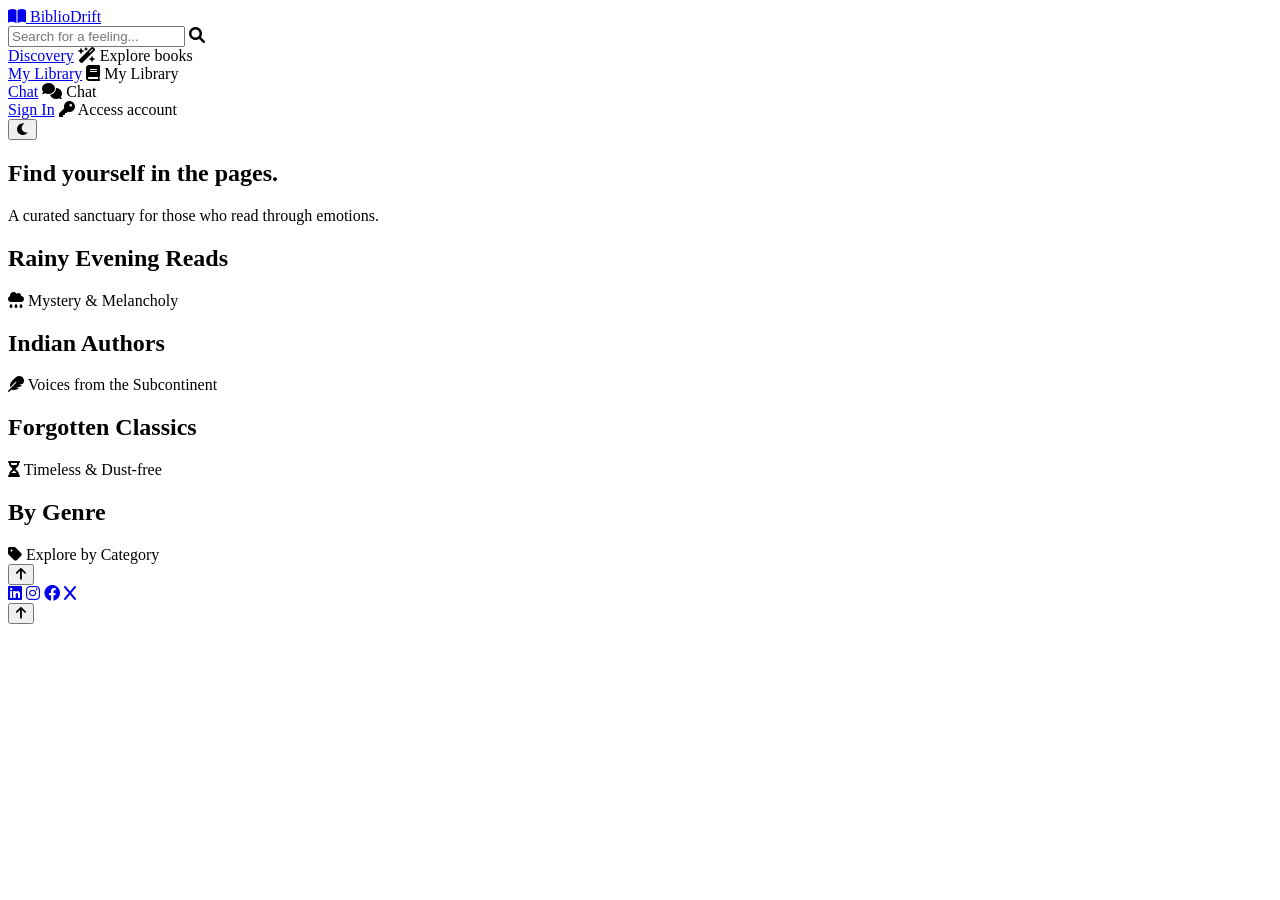
==== commit c53abea3: "Merge pull request #206 from Sonali0505-art/feat/infinite-scroll-pagination Feat/infinite scroll pag" ====
--- a/index.html
+++ b/index.html
@@ -1,10 +1,5 @@
 <!doctype html>
 <html lang="en">
-  <head>
-    <meta charset="UTF-8" />
-    <meta name="viewport" content="width=device-width, initial-scale=1.0" />
-    <title>BiblioDrift | Find yourself in the pages</title>
-    <link rel="stylesheet" href="style.css" />
 
     <!-- Fonts -->
     <link rel="preconnect" href="https://fonts.googleapis.com" />
@@ -144,41 +139,34 @@
         <a href="#"><i class="fab fa-facebook"></i></a>
         <a href="#"><i class="fab fa-x"></i></a>
       </div>
-    </footer>
-
-    <!-- Glass Modal for Book Details -->
+    </dialog>
+
+    <!-- Book Details Modal -->
     <dialog id="book-details-modal" class="glass-modal">
       <div class="modal-content">
-        <button class="close-modal-btn" id="closeModalBtn">
-          <i class="fa-solid fa-xmark"></i>
-        </button>
-
+        <button class="close-modal-btn" id="closeModalBtn"><i class="fa-solid fa-xmark"></i></button>
         <div class="modal-body">
-          <div class="modal-media">
-            <img id="modal-img" src="" alt="Book Cover" />
-          </div>
-
+          <div class="modal-media"><img id="modal-img" src="" alt="Book Cover" /></div>
           <div class="modal-info">
             <h2 id="modal-title">Book Title</h2>
             <p id="modal-author" class="modal-subtitle">Author Name</p>
-
             <div class="ai-insight-box">
-              <div class="ai-header">
-                <i class="fa-solid fa-wand-magic-sparkles"></i>
-                <span>AI Insight (Spoiler-Free)</span>
-              </div>
+              <div class="ai-header"><i class="fa-solid fa-wand-magic-sparkles"></i><span>AI Insight</span></div>
               <p id="modal-summary">Loading thoughts...</p>
             </div>
-
             <div class="modal-actions">
-              <button id="modal-add-btn" class="btn-primary">
-                <i class="fa-regular fa-heart"></i> Add to Library
-              </button>
+              <button id="modal-add-btn" class="btn-primary"><i class="fa-regular fa-heart"></i> Add to Library</button>
             </div>
           </div>
         </div>
       </div>
     </dialog>
+  </main>
+
+  <button id="backToTop" class="btn-icon back-to-top" title="Back to Top">
+    <i class="fa-solid fa-arrow-up"></i>
+  </button>
+
 
     <script src="app.js"></script>
     <script src="script/header-scroll.js"></script>
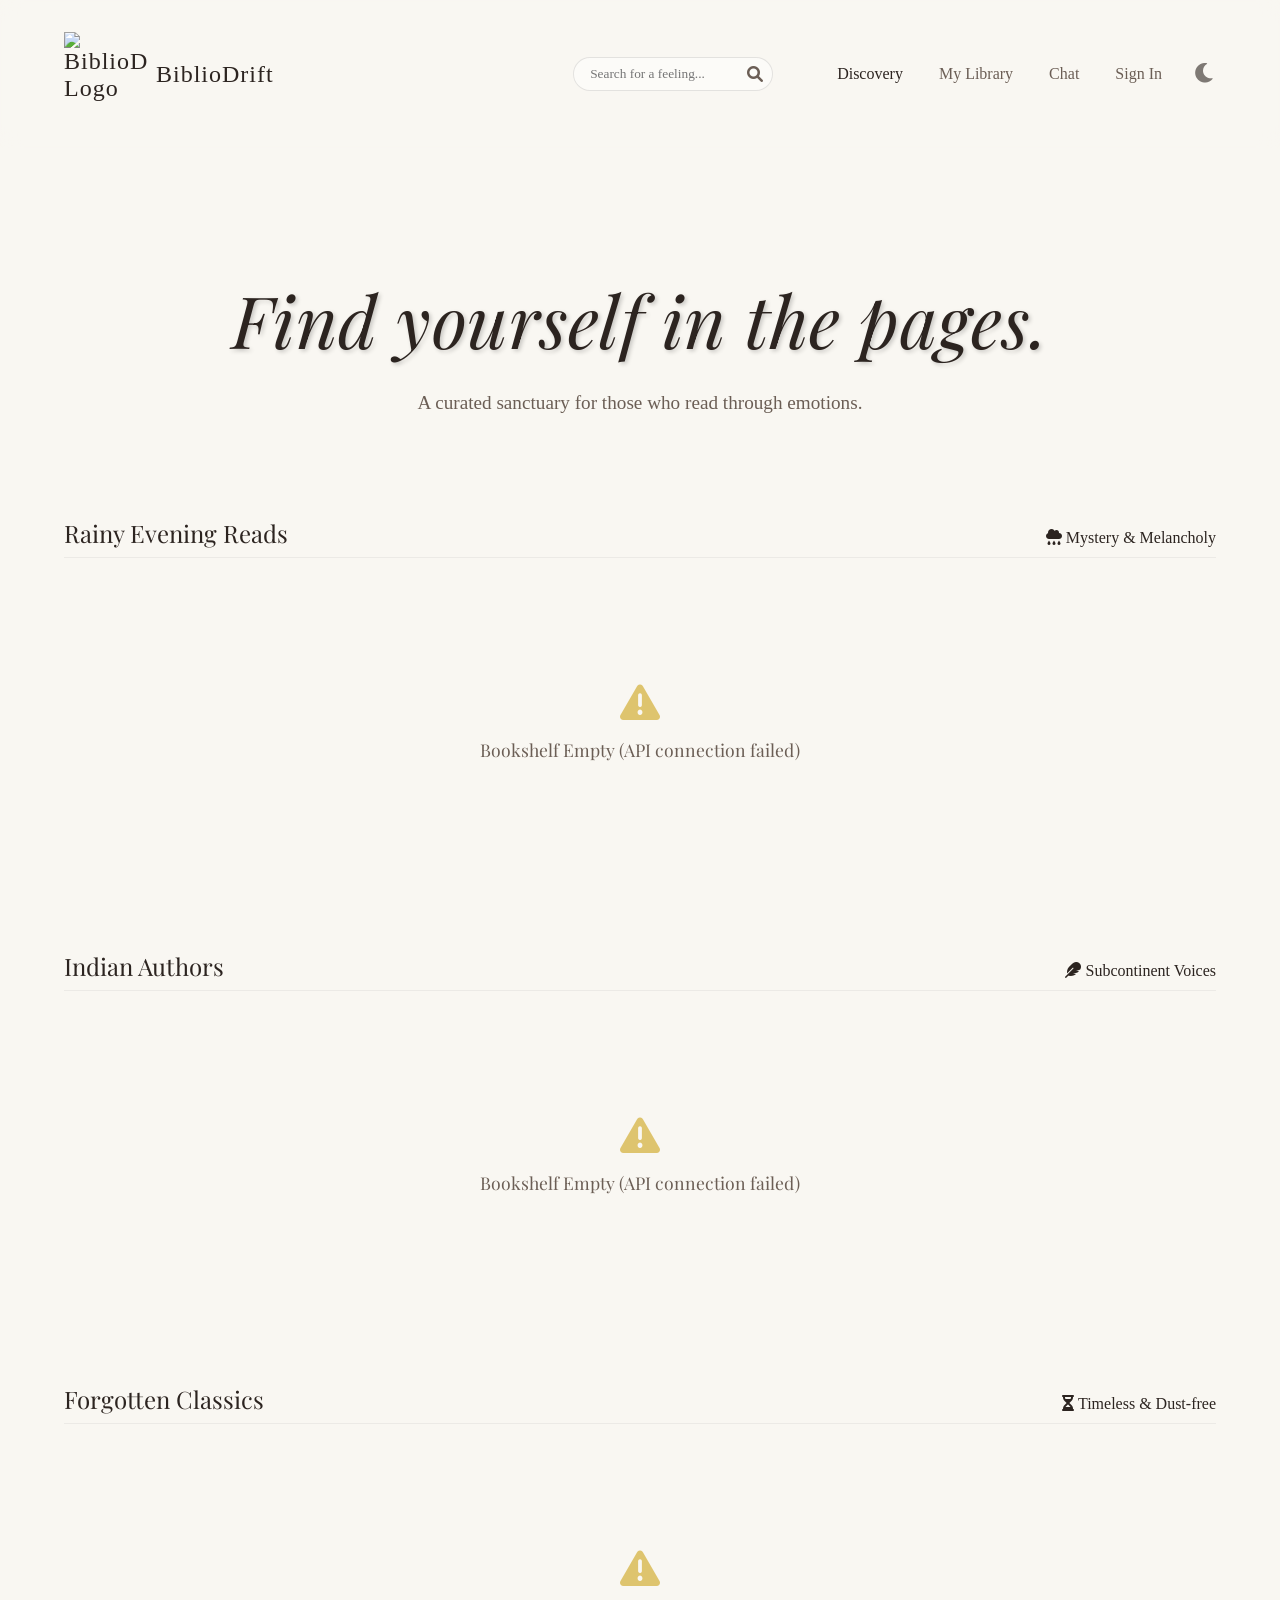
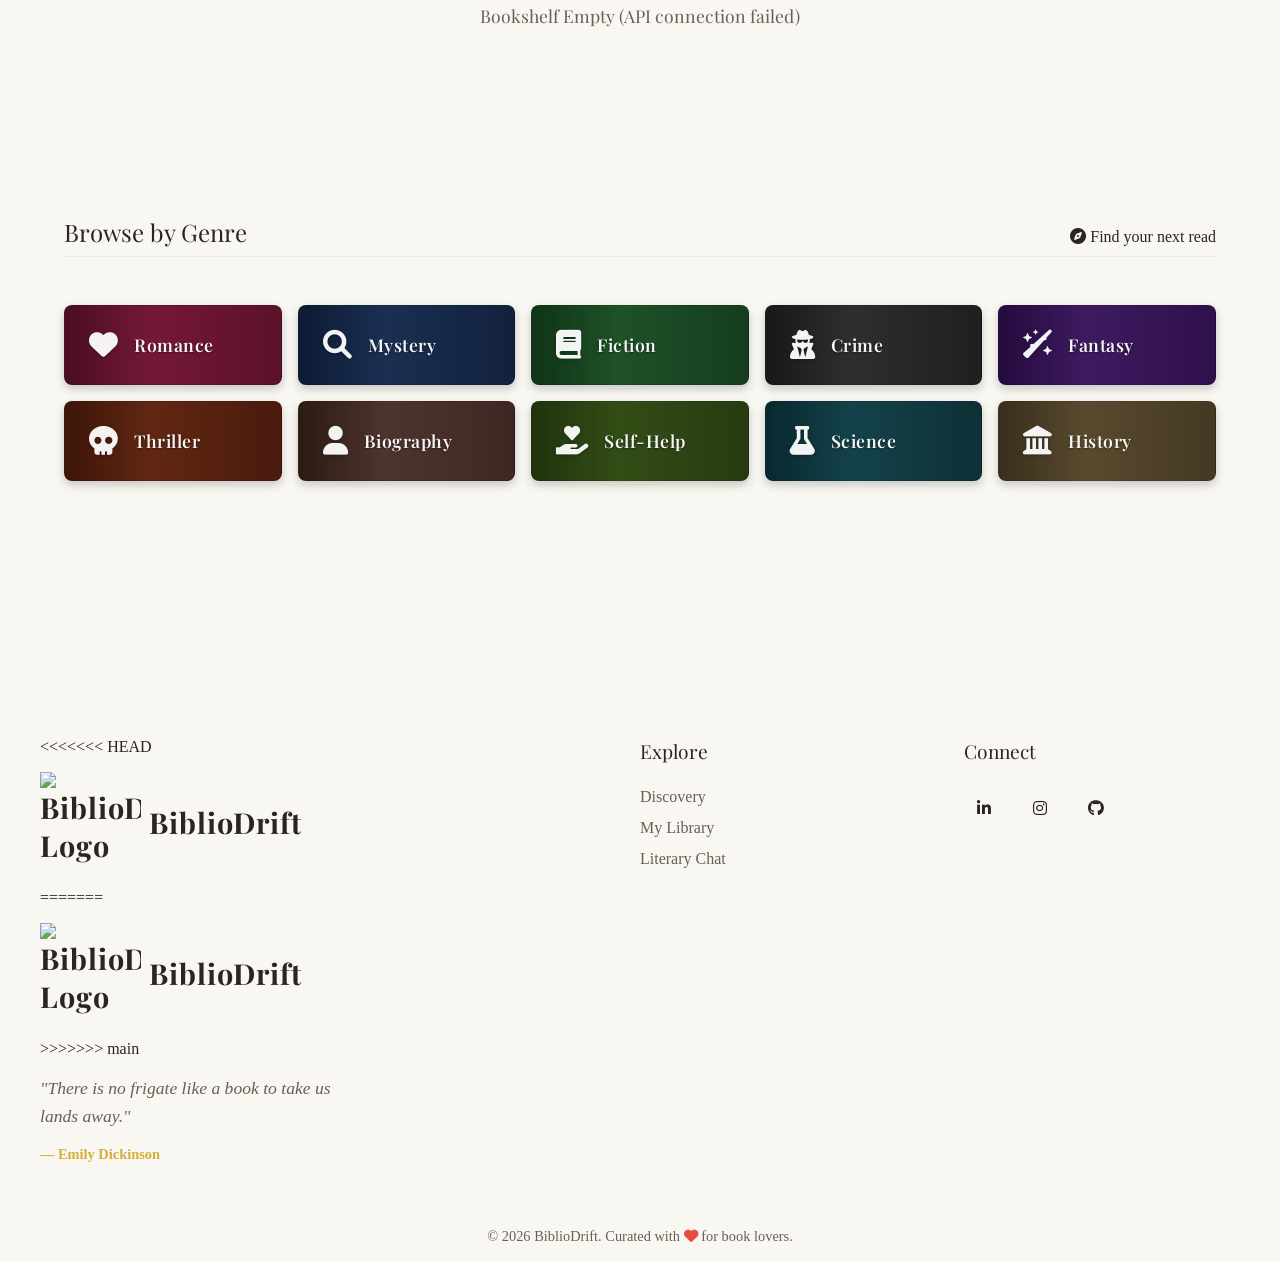
==== commit 724f3806: "chore: remove tracked cache files and update gitignore" ====
--- a/index.html
+++ b/index.html
@@ -1,143 +1,133 @@
 <!doctype html>
 <html lang="en">
 
-    <!-- Fonts -->
-    <link rel="preconnect" href="https://fonts.googleapis.com" />
-    <link rel="preconnect" href="https://fonts.gstatic.com" crossorigin />
-    <link
-      href="https://fonts.googleapis.com/css2?family=Playfair+Display:ital,wght@0,400;0,600;1,400&family=Georgia&display=swap"
-      rel="stylesheet"
-    />
-    <link
-      rel="stylesheet"
-      href="https://cdnjs.cloudflare.com/ajax/libs/font-awesome/6.0.0/css/all.min.css"
-      xintegrity="sha512-9usAa10IRO0HhonpyAIVpjrylPvoDwiPUiKdWk5t3PyolY1cOd4DSE0Ga+ri4AuTroPR5aQvXU9xC6qOPnzFeg=="
-      crossorigin="anonymous"
-      referrerpolicy="no-referrer"
-    />
-  </head>
-
-  <body>
-    <header>
-      <a href="index.html" class="logo">
-        <i class="fa-solid fa-book-open"></i> BiblioDrift
-      </a>
-      <div class="header-controls">
-        <div class="search-bar">
-          <input
-            type="text"
-            id="searchInput"
-            class="search-input"
-            placeholder="Search for a feeling..."
-          />
-          <i class="fa-solid fa-search search-icon"></i>
-        </div>
-        <nav class="nav-links">
-          <div class="tooltip">
-            <a href="index.html" class="active">Discovery</a>
-            <span class="tooltip-text"><i class="fa-solid fa-wand-magic-sparkles"></i> Explore books</span>
-          </div>
-          <div class="tooltip">
-            <a href="library.html">My Library</a>
-            <span class="tooltip-text"><i class="fa-solid fa-book"></i> My Library</span>
-          </div>
-          <div class="tooltip">
-            <a href="chat.html">Chat</a>
-            <span class="tooltip-text"><i class="fa-solid fa-comments"></i> Chat</span>
-          </div>
-          <div class="tooltip">
-            <a href="auth.html">Sign In</a>
-            <span class="tooltip-text"><i class="fa-solid fa-key"></i> Access account</span>
-          </div>
-        </nav>
-        <button id="themeToggle" class="btn-icon" title="Toggle Theme">
-          <i class="fa-solid fa-moon"></i>
-        </button>
-      </div>
-    </header>
-
-    <main id="main-content">
-      <section class="hero">
-        <h1>Find yourself in the pages.</h1>
-        <p>A curated sanctuary for those who read through emotions.</p>
-      </section>
-
-      <!-- SEARCH RESULTS SECTION (Initially Hidden) -->
-      <section id="search-results-section" class="curated-section" style="display: none;">
-        <div class="section-header">
-          <h2 id="search-query-display">Search Results</h2>
-          <span><i class="fa-solid fa-magnifying-glass"></i> Exploring your query</span>
-        </div>
-        <div class="curated-row" id="search-results-grid">
-          <!-- Dynamically Appended Books -->
-        </div>
-        
-        <!-- INFINITE SCROLL SENTINEL & SPINNER -->
-        <div id="infinite-scroll-sentinel" class="infinite-scroll-container">
-            <div class="loading-spinner">
-                <i class="fa-solid fa-spinner fa-spin"></i> Loading more books...
-            </div>
-        </div>
-      </section>
-
-      <!-- CURATED LANDING CONTENT -->
-      <div id="landing-content">
-          <!-- Curated Table 1 -->
-          <section class="curated-section">
-            <div class="section-header">
-              <h2>Rainy Evening Reads</h2>
-              <span><i class="fa-solid fa-cloud-rain"></i> Mystery & Melancholy</span>
-            </div>
-            <div class="curated-row" id="row-rainy">
-              <!-- Books injected by JS -->
-            </div>
-          </section>
-
-          <!-- Curated Table 2 -->
-          <section class="curated-section">
-            <div class="section-header">
-              <h2>Indian Authors</h2>
-              <span><i class="fa-solid fa-feather"></i> Voices from the Subcontinent</span>
-            </div>
-            <div class="curated-row" id="row-indian">
-              <!-- JS will fill this -->
-            </div>
-          </section>
-
-          <!-- Curated Table 3 -->
-          <section class="curated-section">
-            <div class="section-header">
-              <h2>Forgotten Classics</h2>
-              <span><i class="fa-solid fa-hourglass"></i> Timeless & Dust-free</span>
-            </div>
-            <div class="curated-row" id="row-classics">
-              <!-- JS will fill this -->
-            </div>
-          </section>
-
-          <!-- Curated Table 4 -->
-          <section class="curated-section">
-            <div class="section-header">
-              <h2>By Genre</h2>
-              <span><i class="fa-solid fa-tag"></i> Explore by Category</span>
-            </div>
-            <div class="curated-row" id="row-genre">
-              <!-- JS will fill this -->
-            </div>
-          </section>
-      </div>
-    </main>
-
-    <button id="backToTop" class="btn-icon back-to-top" title="Back to Top">
-      <i class="fa-solid fa-arrow-up"></i>
-    </button>
-
-    <footer class="footer">
-      <div class="social_icons">
-        <a href="#"><i class="fab fa-linkedin"></i></a>
-        <a href="#"><i class="fab fa-instagram"></i></a>
-        <a href="#"><i class="fab fa-facebook"></i></a>
-        <a href="#"><i class="fab fa-x"></i></a>
+<head>
+  <meta charset="UTF-8" />
+  <meta name="viewport" content="width=device-width, initial-scale=1.0" />
+  <title>BiblioDrift | Find yourself in the pages</title>
+  <link rel="stylesheet" href="style.css" />
+
+  <!-- Fonts -->
+  <link rel="preconnect" href="https://fonts.googleapis.com" />
+  <link rel="preconnect" href="https://fonts.gstatic.com" crossorigin />
+  <link
+    href="https://fonts.googleapis.com/css2?family=Playfair+Display:ital,wght@0,400;0,600;1,400&family=Georgia&display=swap"
+    rel="stylesheet" />
+  <link rel="stylesheet" href="https://cdnjs.cloudflare.com/ajax/libs/font-awesome/6.0.0/css/all.min.css" />
+</head>
+
+<body>
+  <header>
+    <a href="index.html" class="logo">
+      <img style="height: 40px" src="biblioDrift_favicon.png" alt="BiblioDrift Logo"> BiblioDrift
+    </a>
+    <div class="header-controls">
+      <div class="search-bar">
+        <input type="text" id="searchInput" class="search-input" placeholder="Search for a feeling...">
+        <i class="fa-solid fa-search search-icon" id="searchIcon" style="cursor: pointer;"></i>
+      </div>
+      <nav class="nav-links">
+        <div class="tooltip">
+          <a href="index.html" class="active">Discovery</a>
+          <span class="tooltip-text"><i class="fa-solid fa-wand-magic-sparkles"></i> Explore books</span>
+        </div>
+        <div class="tooltip">
+          <a href="library.html">My Library</a>
+          <span class="tooltip-text"><i class="fa-solid fa-book"></i> My Library</span>
+        </div>
+        <div class="tooltip">
+          <a href="chat.html">Chat</a>
+          <span class="tooltip-text"><i class="fa-solid fa-comments"></i> Chat</span>
+        </div>
+        <!-- DYNAMIC AUTH LINK -->
+        <div class="tooltip">
+          <a href="auth.html" id="navAuthLink">Sign In</a>
+          <span class="tooltip-text" id="navAuthTooltip"><i class="fa-solid fa-key"></i> Access account</span>
+        </div>
+      </nav>
+      <button id="themeToggle" class="btn-icon" title="Toggle Theme">
+        <i class="fa-solid fa-moon"></i>
+      </button>
+      <button id="export-library" class="btn-icon" title="Export Library">
+        <i class="fa-solid fa-download"></i>
+      </button>
+    </div>
+  </header>
+
+  <main>
+    <section class="hero">
+      <h1>Find yourself in the pages.</h1>
+      <p>A curated sanctuary for those who read through emotions.</p>
+    </section>
+
+    <!-- SEARCH RESULTS SECTION (Initially Hidden) -->
+    <section id="search-results-section" class="curated-section" style="display: none;">
+      <div class="section-header">
+        <h2 id="search-query-display">Search Results</h2>
+        <span><i class="fa-solid fa-magnifying-glass"></i> Exploring your query</span>
+      </div>
+      <div class="curated-row" id="search-results-grid">
+        <!-- Dynamically Appended Books -->
+      </div>
+    </section>
+
+    <!-- Curated Sections -->
+    <section class="curated-section">
+      <div class="section-header">
+        <h2>Rainy Evening Reads</h2>
+        <span><i class="fa-solid fa-cloud-rain"></i> Mystery & Melancholy</span>
+      </div>
+      <div class="curated-row" id="row-rainy"></div>
+    </section>
+
+    <section class="curated-section">
+      <div class="section-header">
+        <h2>Indian Authors</h2>
+        <span><i class="fa-solid fa-feather"></i> Subcontinent Voices</span>
+      </div>
+      <div class="curated-row" id="row-indian"></div>
+    </section>
+
+    <section class="curated-section">
+      <div class="section-header">
+        <h2>Forgotten Classics</h2>
+        <span><i class="fa-solid fa-hourglass"></i> Timeless & Dust-free</span>
+      </div>
+      <div class="curated-row" id="row-classics"></div>
+    </section>
+
+    <!-- Genre Grid Section -->
+    <section class="curated-section genre-section">
+      <div class="section-header">
+        <h2>Browse by Genre</h2>
+        <span><i class="fa-solid fa-compass"></i> Find your next read</span>
+      </div>
+      <div class="genre-grid" id="genre-grid">
+        <div class="genre-card" data-genre="romance"><i class="fa-solid fa-heart"></i><span>Romance</span></div>
+        <div class="genre-card" data-genre="mystery"><i class="fa-solid fa-magnifying-glass"></i><span>Mystery</span>
+        </div>
+        <div class="genre-card" data-genre="fiction"><i class="fa-solid fa-book"></i><span>Fiction</span></div>
+        <div class="genre-card" data-genre="crime"><i class="fa-solid fa-user-secret"></i><span>Crime</span></div>
+        <div class="genre-card" data-genre="fantasy"><i class="fa-solid fa-wand-sparkles"></i><span>Fantasy</span></div>
+        <div class="genre-card" data-genre="thriller"><i class="fa-solid fa-skull"></i><span>Thriller</span></div>
+        <div class="genre-card" data-genre="biography"><i class="fa-solid fa-user"></i><span>Biography</span></div>
+        <div class="genre-card" data-genre="self-help"><i
+            class="fa-solid fa-hand-holding-heart"></i><span>Self-Help</span></div>
+        <div class="genre-card" data-genre="science"><i class="fa-solid fa-flask"></i><span>Science</span></div>
+        <div class="genre-card" data-genre="history"><i class="fa-solid fa-landmark"></i><span>History</span></div>
+      </div>
+    </section>
+
+    <!-- Genre Modal -->
+    <dialog id="genre-modal" class="genre-modal">
+      <div class="genre-modal-content">
+        <div class="genre-modal-header">
+          <h2 id="genre-modal-title">Genre Books</h2>
+          <button class="close-genre-modal" id="close-genre-modal"><i class="fa-solid fa-xmark"></i></button>
+        </div>
+        <div class="genre-modal-body">
+          <div class="genre-books-grid" id="genre-books-grid"></div>
+        </div>
       </div>
     </dialog>
 
@@ -168,37 +158,62 @@
   </button>
 
 
-    <script src="app.js"></script>
-    <script src="script/header-scroll.js"></script>
-    
-    <style>
-      /* Style for the Infinite Scroll Sentinel */
-      .infinite-scroll-container {
-          width: 100%;
-          display: flex;
-          justify-content: center;
-          align-items: center;
-          padding: 40px 0;
-          opacity: 0; /* Hidden until triggered */
-          transition: opacity 0.3s ease;
+  <!-- Enhanced Footer -->
+  <footer class="main-footer">
+    <div class="footer-container">
+      <div class="footer-brand">
+<<<<<<< HEAD
+        <a href="index.html" class="logo">
+          <img style="height: 40px" src="biblioDrift_favicon.png" alt="BiblioDrift Logo"> BiblioDrift
+        </a>
+=======
+        <a href="index.html" class="logo"><img style="height: 30px" src="biblioDrift_favicon.png" alt="BiblioDrift Logo"> BiblioDrift</a>
+>>>>>>> main
+        <p class="footer-tagline">"There is no frigate like a book to take us lands away."</p>
+        <p class="footer-subtext">— Emily Dickinson</p>
+      </div>
+      <div class="footer-nav">
+        <h3>Explore</h3>
+        <ul>
+          <li><a href="index.html">Discovery</a></li>
+          <li><a href="library.html">My Library</a></li>
+          <li><a href="chat.html">Literary Chat</a></li>
+        </ul>
+      </div>
+      <div class="footer-social">
+        <h3>Connect</h3>
+        <div class="social-icons">
+          <a href="#" title="LinkedIn"><i class="fab fa-linkedin-in"></i></a>
+          <a href="#" title="Instagram"><i class="fab fa-instagram"></i></a>
+          <a href="https://github.com/devanshi14malhotra/BiblioDrift" target="_blank" title="GitHub"><i
+              class="fa-brands fa-github"></i></a>
+        </div>
+      </div>
+    </div>
+    <div class="footer-bottom">
+      <p>&copy; 2026 BiblioDrift. Curated with <i class="fa-solid fa-heart"></i> for book lovers.</p>
+    </div>
+  </footer>
+
+  <script src="config.js"></script>
+  <script src="app.js"></script>
+  <script src="script/header-scroll.js"></script>
+  <script>
+    // Persistent Login Status Check
+    document.addEventListener('DOMContentLoaded', () => {
+      if (localStorage.getItem('isLoggedIn') === 'true') {
+        const link = document.getElementById('navAuthLink');
+        const tooltip = document.getElementById('navAuthTooltip');
+        if (link) {
+          link.innerHTML = '<i class="fa-solid fa-user"></i>';
+          link.href = 'profile.html';
+        }
+        if (tooltip) {
+          tooltip.innerHTML = '<i class="fa-solid fa-id-card"></i> View Profile';
+        }
       }
-      .infinite-scroll-container.active {
-          opacity: 1;
-      }
-      .loading-spinner {
-          font-family: 'Georgia', serif;
-          font-style: italic;
-          color: var(--text-muted);
-          display: flex;
-          gap: 10px;
-          align-items: center;
-      }
-      #search-results-grid {
-          display: flex;
-          flex-wrap: wrap;
-          gap: 20px;
-          justify-content: center;
-      }
-    </style>
-  </body>
+    });
+  </script>
+</body>
+
 </html>
--- a/style.css
+++ b/style.css
@@ -0,0 +1,6883 @@
+:root {
+    /* Day Theme (Default) */
+    --bg-color: #f9f7f2;
+    --header-bg: rgba(249, 247, 242, 0.8);
+    --text-main: #2c2420;
+    --text-muted: #6b5e55;
+    --accent-gold: #d4af37;
+    --wood-dark: #5d4037;
+    --wood-light: #8d6e63;
+    --glass-bg: rgba(255, 255, 255, 0.1);
+    --glass-border: rgba(255, 255, 255, 0.2);
+    --shadow-soft: 0 10px 30px rgba(0, 0, 0, 0.05);
+    --input-bg: rgba(255, 255, 255, 0.5);
+    --input-border: rgba(0, 0, 0, 0.1);
+    --book-bg: #fff;
+    --paper-color: #fffdf9;
+
+    /* Vibe Colors */
+    --vibe-mystery: #78909c;
+    --vibe-romance: #ef9a9a;
+    --vibe-classic: #a1887f;
+
+    /* Dimensions */
+    --book-width: 160px;
+    --book-height: 240px;
+    --book-thick: 40px;
+}
+
+[data-theme="night"] {
+    /* Night Theme (Dark Wood) */
+    --bg-color: #1e1a18;
+    --header-bg: rgba(30, 26, 24, 0.85);
+    --text-main: #e0d5cb;
+    --text-muted: #a89a8e;
+    --accent-gold: #fccb4e;
+    --wood-dark: #3e2723;
+    --wood-light: #5d4037;
+    --glass-bg: rgba(0, 0, 0, 0.3);
+    --glass-border: rgba(255, 255, 255, 0.05);
+    --shadow-soft: 0 10px 40px rgba(0, 0, 0, 0.4);
+    --input-bg: rgba(0, 0, 0, 0.2);
+    --input-border: rgba(255, 255, 255, 0.1);
+    --book-bg: #2c2420;
+    --paper-color: #e0d5cb;
+}
+
+* {
+    box-sizing: border-box;
+    margin: 0;
+    padding: 0;
+}
+
+html {
+    scroll-behavior: smooth;
+}
+
+body {
+    background-color: var(--bg-color);
+    color: var(--text-main);
+    font-family: "Georgia", serif;
+    /* Classic serif for books */
+    overflow-x: hidden;
+    min-height: 100vh;
+}
+
+/* Global Wooden Scrollbar Styling */
+::-webkit-scrollbar {
+    width: 12px;
+}
+
+::-webkit-scrollbar-track {
+    background: var(--bg-color);
+}
+
+::-webkit-scrollbar-thumb {
+    background: linear-gradient(180deg, var(--wood-dark), var(--wood-light));
+    border-radius: 6px;
+    border: 2px solid var(--bg-color);
+}
+
+::-webkit-scrollbar-thumb:hover {
+    background: linear-gradient(180deg, var(--wood-light), var(--wood-dark));
+    box-shadow: inset 0 0 6px rgba(0, 0, 0, 0.3);
+}
+
+h1,
+h2,
+h3 {
+    font-weight: normal;
+    font-family: "Playfair Display", serif;
+    /* Elegant headings */
+}
+
+/* --- Layout --- */
+header {
+    padding: 2rem 4rem;
+    display: flex;
+    justify-content: space-between;
+    align-items: center;
+    position: sticky;
+    top: 0;
+    z-index: 100;
+    background: var(--header-bg);
+    backdrop-filter: blur(10px);
+    transition: background 0.5s ease;
+}
+
+.header-controls {
+    display: flex;
+    align-items: center;
+    gap: 2rem;
+}
+
+.search-bar {
+    position: relative;
+    display: flex;
+    align-items: center;
+}
+
+.search-input {
+    background: var(--input-bg);
+    border: 1px solid var(--input-border);
+    padding: 0.5rem 1rem;
+    border-radius: 20px;
+    font-family: "Georgia", serif;
+    width: 200px;
+    transition: all 0.3s ease;
+    outline: none;
+    color: var(--text-main);
+}
+
+.search-input:focus {
+    background: var(--book-bg);
+    width: 300px;
+    box-shadow: var(--shadow-soft);
+}
+
+.search-icon {
+    position: absolute;
+    right: 10px;
+    color: var(--text-muted);
+    cursor: pointer;
+    transition: color 0.3s ease;
+}
+
+.search-icon:hover {
+    color: var(--text-main);
+}
+
+.logo {
+    font-size: 1.5rem;
+    letter-spacing: 1px;
+    color: var(--text-main);
+    text-decoration: none;
+    display: flex;
+    align-items: center;
+    gap: 0.5rem;
+}
+
+.nav-links a {
+    text-decoration: none;
+    color: var(--text-muted);
+    margin-left: 2rem;
+    transition: color 0.3s ease;
+}
+
+.nav-links a:hover,
+.nav-links a.active {
+    color: var(--text-main);
+}
+
+/* === ANIMATED HOVER TOOLTIPS FOR NAVIGATION (NEW) === */
+.tooltip {
+    position: relative;
+    display: inline-block;
+}
+
+.tooltip-text {
+    position: absolute;
+    left: 50%;
+    bottom: calc(100% + 8px);
+    transform: translateX(-50%) scale(0.95) translateY(6px);
+    padding: 10px 14px;
+    background: #fffaf3;
+    color: #2b2b2b;
+    font-size: 13px;
+    font-weight: 500;
+    white-space: nowrap;
+    border-radius: 10px;
+    box-shadow: 0 8px 20px rgba(0, 0, 0, 0.15);
+    border: 1px solid rgba(0, 0, 0, 0.08);
+    opacity: 0;
+    visibility: hidden;
+    pointer-events: none;
+    transition: all 0.25s ease;
+    z-index: 9999;
+}
+
+.tooltip-text::after {
+    content: "";
+    position: absolute;
+    top: 100%;
+    left: 50%;
+    transform: translateX(-50%) rotate(45deg);
+    width: 12px;
+    height: 12px;
+    background: #fffaf3;
+    border-left: 1px solid rgba(0, 0, 0, 0.08);
+    border-bottom: 1px solid rgba(0, 0, 0, 0.08);
+}
+
+.tooltip:hover .tooltip-text {
+    opacity: 1;
+    visibility: visible;
+    transform: translateX(-40%) scale(1) translateY(0);
+}
+
+.tooltip-text i {
+    margin-right: 5px;
+    color: var(--accent-gold);
+}
+
+main {
+    padding: 2rem 4rem;
+    max-width: 1400px;
+    margin: 0 auto;
+}
+
+/* --- Hero --- */
+.hero {
+    text-align: center;
+    padding: 6rem 1rem;
+    animation: heroFade 1s ease-out;
+}
+
+@keyframes heroFade {
+    from {
+        opacity: 0;
+        transform: translateY(15px);
+    }
+
+    to {
+        opacity: 1;
+        transform: translateY(0);
+    }
+}
+
+.hero h1 {
+    font-size: clamp(2.5rem, 8vw, 4.5rem);
+    margin-bottom: 1.5rem;
+    font-style: italic;
+    line-height: 1.2;
+    letter-spacing: 0.5px;
+    text-shadow: 2px 2px 4px rgba(0, 0, 0, 0.2);
+}
+
+.hero p {
+    color: var(--text-muted);
+    font-size: 1.2rem;
+    line-height: 1.8;
+    max-width: 55ch;
+    margin: 0 auto;
+}
+
+/* --- Curated Tables (Horizontal Scroll) --- */
+.curated-section {
+    margin-bottom: 6rem;
+}
+
+.section-header {
+    margin-bottom: 2rem;
+    border-bottom: 1px solid rgba(0, 0, 0, 0.05);
+    padding-bottom: 0.5rem;
+    display: flex;
+    justify-content: space-between;
+    align-items: baseline;
+}
+
+.curated-row {
+    display: flex;
+    gap: 3rem;
+    padding: 2rem 1rem;
+    overflow-x: visible;
+    /* Allow 3D overflow */
+    perspective: 1000px;
+}
+
+/* --- 3D Book Component --- */
+.book-scene {
+    position: relative;
+    width: var(--book-width);
+    height: var(--book-height);
+    perspective: 1000px;
+    cursor: pointer;
+    /* Random slight rotation for organic feel - handled in JS usually, but default here */
+}
+
+.book {
+    width: 100%;
+    height: 100%;
+    position: relative;
+    transform-style: preserve-3d;
+    /* Bouncy cozy feel */
+    transform-origin: center center -20px;
+    /* Pivot inside the book */
+    animation: floatIn 0.8s ease-out backwards;
+}
+
+@keyframes floatIn {
+    from {
+        opacity: 0;
+        transform: translateY(50px) scale(0.9);
+    }
+
+    to {
+        opacity: 1;
+        transform: translateY(0) scale(1);
+    }
+}
+
+.book.flipped {
+    transform: rotateY(180deg) scale(1.2) translateZ(50px);
+    /* Expand and bring closer */
+    z-index: 100;
+}
+
+/* Book Faces */
+.book__face {
+    position: absolute;
+    width: 100%;
+    height: 100%;
+    backface-visibility: hidden;
+    /* Hide back when front is clear */
+    border-radius: 4px 8px 8px 4px;
+    box-shadow: 5px 5px 15px rgba(0, 0, 0, 0.15);
+}
+
+.book__face--front {
+    background: var(--book-bg);
+    transform: rotateY(0deg);
+    z-index: 2;
+}
+
+.book__face--front img {
+    width: 100%;
+    height: 100%;
+    object-fit: cover;
+    border-radius: 4px 8px 8px 4px;
+}
+
+.book__face--back {
+    transform: rotateY(180deg);
+    background: var(--paper-color);
+    /* Paper color */
+    padding: 1.5rem;
+    display: flex;
+    flex-direction: column;
+    justify-content: space-between;
+    border: 1px solid var(--glass-border);
+    z-index: 1;
+    color: #2c2420;
+    /* Keep text dark for paper feel even in night mode */
+}
+
+/* The Spine */
+.book__face--spine {
+    position: absolute;
+    width: var(--book-thick);
+    height: 100%;
+    left: 0;
+    top: 0;
+    transform: rotateY(-90deg) translateZ(calc(var(--book-thick) / 2));
+}
+
+/* Improved 3D Box Model */
+/* Re-defining .book for proper thickness volume */
+.book {
+    transform-origin: center center -20px;
+    /* Pivot inside the book */
+}
+
+.book__face--front {
+    transform: translateZ(20px);
+}
+
+.book__face--back {
+    transform: rotateY(180deg) translateZ(20px);
+}
+
+.book__face--spine {
+    width: 40px;
+    height: 100%;
+    background: #333;
+    /* Default spine color */
+    transform: rotateY(-90deg) translateZ(20px);
+    /* Adjust positioning to be flush left of front face */
+    left: -20px;
+    /* Half thickness */
+}
+
+.book__face--right {
+    /* Pages */
+    width: 40px;
+    height: 100%;
+    background: linear-gradient(to right, #fff, #f0f0f0 20%, #fff 40%);
+    transform: rotateY(90deg) translateZ(140px);
+    /* Width - half thickness */
+    left: auto;
+    right: -20px;
+}
+
+/* Hover Effect: Pull out */
+.book-scene:hover .book:not(.flipped) {
+    transform: translateZ(30px) translateY(-10px) rotateY(-10deg);
+}
+
+/* Glassmorphism Overlay (Quick view) */
+.glass-overlay {
+    position: absolute;
+    bottom: 10px;
+    left: 10px;
+    right: 10px;
+    background: rgba(255, 255, 255, 0.7);
+    backdrop-filter: blur(8px);
+    padding: 0.5rem;
+    border-radius: 6px;
+    opacity: 0;
+    transform: translateY(10px);
+    transition: all 0.3s ease;
+    pointer-events: none;
+    /* Let clicks pass to book */
+}
+
+.book-scene:hover .glass-overlay {
+    opacity: 1;
+    transform: translateY(0);
+}
+
+/* Back of book content */
+.handwritten-note {
+    font-family: "Courier New", Courier, monospace;
+    /* Placeholder for handwriting font */
+    color: var(--text-muted);
+    font-size: 0.9rem;
+    line-height: 1.4;
+    background: #fffdc2;
+    padding: 10px;
+    transform: rotate(-2deg);
+    box-shadow: 2px 2px 5px rgba(0, 0, 0, 0.1);
+    margin-bottom: 1rem;
+}
+
+.book-actions {
+    display: flex;
+    gap: 0.5rem;
+}
+
+.btn-icon {
+    border: none;
+    background: none;
+    cursor: pointer;
+    font-size: 1.2rem;
+    opacity: 0.6;
+    transition: opacity 0.2s;
+}
+
+.btn-icon:hover {
+    opacity: 1;
+    transform: scale(1.1);
+}
+
+/* --- Virtual Shelves --- */
+.shelves-container {
+    display: flex;
+    flex-direction: column;
+    gap: 4rem;
+    padding: 2rem 0;
+}
+
+.shelf-row {
+    position: relative;
+    padding: 0 2rem 1.5rem 2rem;
+    /* Realistic Wood Texture Gradient */
+    background:
+        repeating-linear-gradient(90deg,
+            transparent 0,
+            transparent 4px,
+            rgba(0, 0, 0, 0.02) 5px,
+            transparent 10px),
+        linear-gradient(to bottom, #5d4037 0%, #3e2723 100%);
+    border-bottom: 25px solid #281a15;
+    /* Thicker front lip */
+    border-radius: 4px;
+    box-shadow:
+        0 20px 20px -10px rgba(0, 0, 0, 0.3),
+        inset 0 2px 20px rgba(0, 0, 0, 0.2);
+    display: flex;
+    align-items: flex-end;
+    gap: 1.5rem;
+    /* More spacing for expanded books */
+    min-height: 280px;
+}
+
+.shelf-row::after {
+    /* Depth shadow on wall behind books */
+    content: "";
+    position: absolute;
+    bottom: 25px;
+    /* Above bottom lip */
+    left: 0;
+    right: 0;
+    height: 100%;
+    z-index: -1;
+    background: linear-gradient(to bottom,
+            rgba(0, 0, 0, 0.1),
+            rgba(0, 0, 0, 0.4));
+    pointer-events: none;
+}
+
+.shelf-label {
+    position: absolute;
+    top: -20px;
+    left: 0;
+    font-size: 1.2rem;
+    color: var(--wood-light);
+    font-style: italic;
+}
+
+/* --- Mood Analysis Styles --- */
+
+/* Mood Tags on Book Covers */
+.mood-tags {
+    position: absolute;
+    top: 5px;
+    left: 5px;
+    display: flex;
+    flex-direction: column;
+    gap: 2px;
+}
+
+.mood-tag {
+    background: rgba(0, 0, 0, 0.7);
+    color: white;
+    padding: 2px 6px;
+    border-radius: 10px;
+    font-size: 0.7rem;
+    font-weight: bold;
+    text-transform: capitalize;
+}
+
+/* Mood-specific colors */
+.mood-cozy {
+    background: #8d6e63 !important;
+}
+
+.mood-dark {
+    background: #424242 !important;
+}
+
+.mood-mysterious {
+    background: #5e35b1 !important;
+}
+
+.mood-romantic {
+    background: #e91e63 !important;
+}
+
+.mood-adventurous {
+    background: #ff5722 !important;
+}
+
+.mood-melancholy {
+    background: #607d8b !important;
+}
+
+.mood-uplifting {
+    background: #4caf50 !important;
+}
+
+.mood-intense {
+    background: #f44336 !important;
+}
+
+.mood-whimsical {
+    background: #9c27b0 !important;
+}
+
+.mood-thought-provoking {
+    background: #795548 !important;
+}
+
+/* Glass overlay mood tags */
+.glass-mood-tags {
+    margin-top: 0.5rem;
+    display: flex;
+    gap: 0.25rem;
+    flex-wrap: wrap;
+}
+
+.glass-mood-tag {
+    background: rgba(255, 255, 255, 0.3);
+    padding: 1px 4px;
+    border-radius: 8px;
+    font-size: 0.6rem;
+    text-transform: capitalize;
+}
+
+/* Back of book mood analysis */
+.mood-analysis {
+    margin-top: 1rem;
+    padding-top: 0.5rem;
+    border-top: 1px solid rgba(0, 0, 0, 0.1);
+}
+
+.mood-tags-back {
+    display: flex;
+    gap: 0.25rem;
+    flex-wrap: wrap;
+    margin-top: 0.25rem;
+}
+
+.mood-tag-small {
+    background: var(--accent-gold);
+    color: white;
+    padding: 1px 4px;
+    border-radius: 6px;
+    font-size: 0.6rem;
+    text-transform: capitalize;
+}
+
+/* Mood Analysis Modal */
+.mood-modal {
+    position: fixed;
+    top: 0;
+    left: 0;
+    width: 100%;
+    height: 100%;
+    background: rgba(0, 0, 0, 0.7);
+    display: flex;
+    justify-content: center;
+    align-items: center;
+    z-index: 1000;
+    backdrop-filter: blur(5px);
+}
+
+.mood-modal-content {
+    background: var(--book-bg);
+    border-radius: 12px;
+    max-width: 500px;
+    width: 90%;
+    max-height: 80vh;
+    overflow-y: auto;
+    box-shadow: var(--shadow-soft);
+    border: 1px solid var(--glass-border);
+}
+
+.mood-modal-header {
+    padding: 1.5rem;
+    border-bottom: 1px solid var(--glass-border);
+    display: flex;
+    justify-content: space-between;
+    align-items: center;
+}
+
+.mood-modal-header h3 {
+    margin: 0;
+    color: var(--text-main);
+}
+
+.close-modal {
+    background: none;
+    border: none;
+    font-size: 1.5rem;
+    cursor: pointer;
+    color: var(--text-muted);
+    padding: 0;
+    width: 30px;
+    height: 30px;
+    display: flex;
+    align-items: center;
+    justify-content: center;
+}
+
+.close-modal:hover {
+    color: var(--text-main);
+}
+
+.mood-modal-body {
+    padding: 1.5rem;
+}
+
+.mood-section {
+    margin-bottom: 1.5rem;
+}
+
+.mood-section h4 {
+    margin: 0 0 0.5rem 0;
+    color: var(--text-main);
+    font-size: 1rem;
+}
+
+/* Sentiment Bar */
+.sentiment-bar {
+    width: 100%;
+    height: 8px;
+    background: #e0e0e0;
+    border-radius: 4px;
+    overflow: hidden;
+    margin: 0.5rem 0;
+}
+
+.sentiment-fill {
+    height: 100%;
+    background: linear-gradient(to right, #f44336, #ff9800, #4caf50);
+    transition: width 0.3s ease;
+}
+
+/* Large mood tags in modal */
+.mood-tags-large {
+    display: flex;
+    gap: 0.5rem;
+    flex-wrap: wrap;
+}
+
+.mood-tag-large {
+    padding: 0.5rem 1rem;
+    border-radius: 20px;
+    font-size: 0.9rem;
+    font-weight: bold;
+    color: white;
+    text-transform: capitalize;
+}
+
+/* Vibe quote styling */
+.vibe-quote {
+    background: var(--paper-color);
+    padding: 1rem;
+    border-radius: 8px;
+    font-style: italic;
+    color: #2c2420;
+    border-left: 4px solid var(--accent-gold);
+    margin: 0.5rem 0;
+}
+
+/* Mood button in book actions */
+.mood-btn {
+    color: var(--accent-gold) !important;
+}
+
+.mood-btn:hover {
+    color: var(--wood-dark) !important;
+    transform: scale(1.1);
+}
+
+/* Responsive mood modal */
+@media (max-width: 768px) {
+    .mood-modal-content {
+        width: 95%;
+        margin: 1rem;
+    }
+
+    .mood-tags-large {
+        flex-direction: column;
+    }
+
+    .mood-tag-large {
+        text-align: center;
+    }
+}
+
+/* Utilities */
+.hidden {
+    display: none;
+}
+
+.fade-in {
+    animation: fadeIn 1s ease;
+}
+
+@keyframes fadeIn {
+    from {
+        opacity: 0;
+        transform: translateY(10px);
+    }
+
+    to {
+        opacity: 1;
+        transform: translateY(0);
+    }
+}
+
+/* Theme Toggle Button Enhancement */
+#themeToggle {
+    font-size: 1.4rem;
+    color: var(--text-main);
+    cursor: pointer;
+    transition:
+        transform 0.3s ease,
+        color 0.3s ease;
+}
+
+#themeToggle:hover {
+    transform: rotate(15deg) scale(1.1);
+    color: var(--accent-gold);
+}
+
+/* --- Back to Top Button --- */
+.back-to-top {
+    position: fixed;
+    bottom: 2rem;
+    right: 2rem;
+    width: 3rem;
+    height: 3rem;
+    border-radius: 50%;
+    background: var(--header-bg);
+    border: 1px solid var(--glass-border);
+    box-shadow: var(--shadow-soft);
+    display: flex;
+    justify-content: center;
+    align-items: center;
+    z-index: 999;
+    opacity: 1;
+    visibility: visible;
+    transition: all 0.4s ease;
+    backdrop-filter: blur(5px);
+}
+
+.back-to-top.hidden {
+    opacity: 0;
+    visibility: hidden;
+    transform: translateY(20px);
+}
+
+.back-to-top:hover {
+    background: var(--book-bg);
+    transform: translateY(-5px);
+    box-shadow: 0 15px 30px rgba(0, 0, 0, 0.15);
+    color: var(--accent-gold);
+}
+
+/*Footer design */
+
+.footer {
+    min-height: 120px;
+    width: 100%;
+    background-color: #222;
+    display: flex;
+    flex-direction: column;
+    justify-content: center;
+    align-items: center;
+    gap: 1.2rem;
+    padding: 2rem 0;
+    margin-top: 4rem;
+}
+
+.social_icons {
+    display: flex;
+    gap: 2rem;
+    z-index: 999;
+}
+
+.social_icons a {
+    color: var(--accent-gold);
+    font-size: 2rem;
+    transition:
+        transform 0.3s ease,
+        color 0.3s ease;
+    text-decoration: none;
+}
+
+.social_icons a:hover {
+    color: white;
+    transform: translateY(-5px);
+}
+
+.reading-progress {
+    margin-top: 0.75rem;
+    opacity: 0.85;
+}
+
+.progress-slider {
+    width: 100%;
+    accent-color: var(--accent-gold);
+}
+
+.reading-progress small {
+    font-size: 0.7rem;
+    opacity: 0.7;
+}
+
+/* --- Glass Modal --- */
+.glass-modal {
+    margin: auto;
+    width: 90%;
+    max-width: 900px;
+    background: transparent;
+    border: none;
+    padding: 0;
+    overflow: visible;
+}
+
+.glass-modal::backdrop {
+    background: rgba(0, 0, 0, 0.4);
+    backdrop-filter: blur(5px);
+}
+
+.modal-content {
+    background: rgba(255, 255, 255, 0.65);
+    backdrop-filter: blur(20px);
+    -webkit-backdrop-filter: blur(20px);
+    border: 1px solid var(--glass-border);
+    border-radius: 20px;
+    box-shadow: 0 25px 50px -12px rgba(0, 0, 0, 0.25);
+    padding: 2.5rem;
+    position: relative;
+    overflow: hidden;
+    animation: modalIn 0.4s cubic-bezier(0.175, 0.885, 0.32, 1.275);
+}
+
+[data-theme="night"] .modal-content {
+    background: rgba(30, 26, 24, 0.8);
+    border: 1px solid rgba(255, 255, 255, 0.1);
+}
+
+@keyframes modalIn {
+    from {
+        opacity: 0;
+        transform: scale(0.9) translateY(20px);
+    }
+
+    to {
+        opacity: 1;
+        transform: scale(1) translateY(0);
+    }
+}
+
+.close-modal-btn {
+    position: absolute;
+    top: 1.5rem;
+    right: 1.5rem;
+    background: var(--glass-bg);
+    border: none;
+    width: 2.5rem;
+    height: 2.5rem;
+    border-radius: 50%;
+    cursor: pointer;
+    font-size: 1.2rem;
+    color: var(--text-muted);
+    transition: all 0.2s;
+    display: flex;
+    justify-content: center;
+    align-items: center;
+    z-index: 10;
+}
+
+.close-modal-btn:hover {
+    background: var(--accent-gold);
+    color: #fff;
+    transform: rotate(90deg);
+}
+
+.modal-body {
+    display: grid;
+    grid-template-columns: 300px 1fr;
+    gap: 3rem;
+}
+
+.modal-media {
+    display: flex;
+    justify-content: center;
+    align-items: center;
+}
+
+.modal-media img {
+    width: 100%;
+    height: auto;
+    border-radius: 12px;
+    box-shadow: 10px 10px 30px rgba(0, 0, 0, 0.2);
+    transform: rotate(-3deg);
+    transition: transform 0.3s;
+}
+
+.modal-media img:hover {
+    transform: rotate(0) scale(1.02);
+}
+
+.modal-info {
+    display: flex;
+    flex-direction: column;
+    gap: 1.5rem;
+}
+
+.modal-info h2 {
+    font-size: 2.5rem;
+    line-height: 1.2;
+    margin-bottom: 0;
+}
+
+.modal-subtitle {
+    font-size: 1.2rem;
+    color: var(--text-muted);
+    font-style: italic;
+    margin-top: -1rem;
+}
+
+/* AI Insight Box */
+.ai-insight-box {
+    background: linear-gradient(135deg,
+            rgba(255, 255, 255, 0.4),
+            rgba(255, 255, 255, 0.1));
+    border: 1px solid var(--glass-border);
+    padding: 1.5rem;
+    border-radius: 15px;
+    position: relative;
+    margin-top: 1rem;
+}
+
+[data-theme="night"] .ai-insight-box {
+    background: linear-gradient(135deg,
+            rgba(255, 255, 255, 0.05),
+            rgba(0, 0, 0, 0.2));
+}
+
+.ai-insight-box::before {
+    content: "";
+    position: absolute;
+    top: 0;
+    left: 0;
+    right: 0;
+    height: 2px;
+    background: linear-gradient(90deg,
+            transparent,
+            var(--accent-gold),
+            transparent);
+    opacity: 0.5;
+}
+
+.ai-header {
+    display: flex;
+    align-items: center;
+    gap: 0.8rem;
+    font-family: "Courier New", monospace;
+    /* Tech feel */
+    font-weight: bold;
+    color: var(--accent-gold);
+    margin-bottom: 1rem;
+    text-transform: uppercase;
+    letter-spacing: 1px;
+    font-size: 0.9rem;
+}
+
+#modal-summary {
+    line-height: 1.6;
+    color: var(--text-main);
+}
+
+.modal-actions {
+    margin-top: auto;
+    display: flex;
+    gap: 1rem;
+}
+
+.btn-primary {
+    background: var(--text-main);
+    color: var(--bg-color);
+    border: none;
+    padding: 1rem 2rem;
+    border-radius: 30px;
+    font-family: "Georgia", serif;
+    font-size: 1.1rem;
+    cursor: pointer;
+    transition: all 0.3s;
+    display: flex;
+    align-items: center;
+    gap: 0.8rem;
+}
+
+.btn-primary:hover {
+    background: var(--accent-gold);
+    color: #fff;
+    transform: translateY(-2px);
+    box-shadow: 0 5px 15px rgba(0, 0, 0, 0.1);
+}
+
+/* Responsive Modal */
+@media (max-width: 768px) {
+    .modal-body {
+        grid-template-columns: 1fr;
+    }
+
+    .modal-media img {
+        max-width: 200px;
+        transform: rotate(0);
+    }
+
+    .modal-content {
+        padding: 1.5rem;
+    }
+}
+
+/* ===== CHAT INTERFACE STYLES ===== */
+
+.chat-container {
+    max-width: 900px;
+    margin: 0 auto;
+    height: calc(100vh - 80px);
+    display: flex;
+    flex-direction: column;
+    background: var(--glass-bg);
+    backdrop-filter: blur(20px);
+    border: 1px solid var(--glass-border);
+    border-radius: 20px;
+    overflow: hidden;
+    box-shadow: var(--shadow-soft);
+}
+
+.chat-header {
+    padding: 20px 25px;
+    background: var(--glass-bg);
+    border-bottom: 1px solid var(--glass-border);
+    display: flex;
+    justify-content: space-between;
+    align-items: center;
+}
+
+.bookseller-info {
+    display: flex;
+    align-items: center;
+    gap: 15px;
+}
+
+.bookseller-avatar {
+    width: 50px;
+    height: 50px;
+    background: var(--accent-gold);
+    border-radius: 50%;
+    display: flex;
+    align-items: center;
+    justify-content: center;
+    color: var(--wood-dark);
+    font-size: 20px;
+    box-shadow: 0 4px 15px rgba(212, 175, 55, 0.3);
+}
+
+.bookseller-details h2 {
+    font-family: 'Playfair Display', serif;
+    color: var(--text-main);
+    font-size: 1.4rem;
+    margin-bottom: 4px;
+}
+
+.status {
+    display: flex;
+    align-items: center;
+    gap: 8px;
+    color: var(--text-muted);
+    font-size: 0.9rem;
+}
+
+.status-dot {
+    width: 8px;
+    height: 8px;
+    background: #4caf50;
+    border-radius: 50%;
+    animation: pulse 2s infinite;
+}
+
+@keyframes pulse {
+
+    0%,
+    100% {
+        opacity: 1;
+    }
+
+    50% {
+        opacity: 0.5;
+    }
+}
+
+.chat-actions {
+    display: flex;
+    gap: 10px;
+}
+
+.action-btn {
+    width: 40px;
+    height: 40px;
+    background: var(--glass-bg);
+    border: 1px solid var(--glass-border);
+    border-radius: 10px;
+    color: var(--text-muted);
+    cursor: pointer;
+    transition: all 0.3s ease;
+    display: flex;
+    align-items: center;
+    justify-content: center;
+}
+
+.action-btn:hover {
+    background: var(--accent-gold);
+    color: var(--wood-dark);
+    transform: translateY(-2px);
+}
+
+.chat-messages {
+    flex: 1;
+    overflow-y: auto;
+    padding: 20px 25px;
+    display: flex;
+    flex-direction: column;
+    gap: 20px;
+}
+
+.message {
+    display: flex;
+    gap: 12px;
+    max-width: 80%;
+}
+
+.message.user-message {
+    align-self: flex-end;
+    flex-direction: row-reverse;
+}
+
+.message-avatar {
+    width: 35px;
+    height: 35px;
+    border-radius: 50%;
+    display: flex;
+    align-items: center;
+    justify-content: center;
+    font-size: 14px;
+    flex-shrink: 0;
+}
+
+.bookseller-message .message-avatar {
+    background: var(--accent-gold);
+    color: var(--wood-dark);
+}
+
+.user-message .message-avatar {
+    background: var(--wood-light);
+    color: var(--paper-color);
+}
+
+.message-content {
+    flex: 1;
+}
+
+.message-bubble {
+    background: var(--glass-bg);
+    border: 1px solid var(--glass-border);
+    border-radius: 18px;
+    padding: 15px 18px;
+    backdrop-filter: blur(10px);
+    box-shadow: 0 4px 15px rgba(0, 0, 0, 0.1);
+}
+
+.user-message .message-bubble {
+    background: var(--accent-gold);
+    color: var(--wood-dark);
+    border-color: var(--accent-gold);
+}
+
+.message-bubble p {
+    margin-bottom: 8px;
+    line-height: 1.5;
+    color: var(--text-main);
+}
+
+.user-message .message-bubble p {
+    color: var(--wood-dark);
+}
+
+.message-bubble p:last-child {
+    margin-bottom: 0;
+}
+
+.message-time {
+    font-size: 0.75rem;
+    color: var(--text-muted);
+    margin-top: 5px;
+    text-align: left;
+}
+
+.user-message .message-time {
+    text-align: right;
+}
+
+.quick-suggestions {
+    padding: 15px 25px;
+    border-top: 1px solid var(--glass-border);
+    background: var(--glass-bg);
+}
+
+.suggestions-header {
+    font-size: 0.9rem;
+    color: var(--text-muted);
+    margin-bottom: 12px;
+}
+
+.suggestions-list {
+    display: flex;
+    gap: 10px;
+    flex-wrap: wrap;
+}
+
+.suggestion-btn {
+    background: var(--glass-bg);
+    border: 1px solid var(--glass-border);
+    border-radius: 20px;
+    padding: 8px 15px;
+    color: var(--text-main);
+    cursor: pointer;
+    transition: all 0.3s ease;
+    font-size: 0.85rem;
+    display: flex;
+    align-items: center;
+    gap: 6px;
+    backdrop-filter: blur(10px);
+}
+
+.suggestion-btn:hover {
+    background: var(--accent-gold);
+    color: var(--wood-dark);
+    transform: translateY(-2px);
+    box-shadow: 0 4px 15px rgba(212, 175, 55, 0.3);
+}
+
+.chat-input-container {
+    padding: 20px 25px;
+    border-top: 1px solid var(--glass-border);
+    background: var(--glass-bg);
+}
+
+.chat-input-wrapper {
+    display: flex;
+    gap: 12px;
+    align-items: flex-end;
+    background: var(--input-bg);
+    border: 1px solid var(--input-border);
+    border-radius: 20px;
+    padding: 12px 15px;
+    backdrop-filter: blur(10px);
+}
+
+#chatInput {
+    flex: 1;
+    background: transparent;
+    border: none;
+    outline: none;
+    color: var(--text-main);
+    font-size: 1rem;
+    line-height: 1.4;
+    resize: none;
+    min-height: 24px;
+    max-height: 120px;
+    font-family: inherit;
+}
+
+#chatInput::placeholder {
+    color: var(--text-muted);
+}
+
+.send-btn {
+    width: 40px;
+    height: 40px;
+    background: var(--accent-gold);
+    border: none;
+    border-radius: 50%;
+    color: var(--wood-dark);
+    cursor: pointer;
+    transition: all 0.3s ease;
+    display: flex;
+    align-items: center;
+    justify-content: center;
+    flex-shrink: 0;
+}
+
+.send-btn:hover {
+    transform: scale(1.1);
+    box-shadow: 0 4px 15px rgba(212, 175, 55, 0.4);
+}
+
+.send-btn:disabled {
+    opacity: 0.5;
+    cursor: not-allowed;
+    transform: none;
+}
+
+.input-hint {
+    margin-top: 8px;
+    font-size: 0.8rem;
+    color: var(--text-muted);
+    display: flex;
+    align-items: center;
+    gap: 6px;
+}
+
+/* Book Recommendations in Chat */
+.book-recommendation {
+    margin: 15px 0;
+    padding: 15px;
+    background: var(--glass-bg);
+    border: 1px solid var(--glass-border);
+    border-radius: 12px;
+    backdrop-filter: blur(10px);
+}
+
+.book-rec-header {
+    display: flex;
+    justify-content: space-between;
+    align-items: center;
+    margin-bottom: 12px;
+}
+
+.book-rec-title {
+    font-weight: 600;
+    color: var(--text-main);
+    font-size: 0.95rem;
+}
+
+.book-rec-count {
+    font-size: 0.8rem;
+    color: var(--text-muted);
+    background: var(--glass-bg);
+    padding: 4px 8px;
+    border-radius: 10px;
+}
+
+.book-rec-grid {
+    display: grid;
+    grid-template-columns: repeat(auto-fill, minmax(120px, 1fr));
+    gap: 12px;
+}
+
+.book-rec-item {
+    background: var(--glass-bg);
+    border: 1px solid var(--glass-border);
+    border-radius: 8px;
+    padding: 10px;
+    text-align: center;
+    cursor: pointer;
+    transition: all 0.3s ease;
+    backdrop-filter: blur(5px);
+}
+
+.book-rec-item:hover {
+    transform: translateY(-3px);
+    box-shadow: 0 6px 20px rgba(0, 0, 0, 0.15);
+    border-color: var(--accent-gold);
+}
+
+.book-rec-cover {
+    width: 60px;
+    height: 90px;
+    background: var(--book-bg);
+    border-radius: 4px;
+    margin: 0 auto 8px;
+    display: flex;
+    align-items: center;
+    justify-content: center;
+    overflow: hidden;
+    box-shadow: 0 2px 8px rgba(0, 0, 0, 0.1);
+}
+
+.book-rec-cover img {
+    width: 100%;
+    height: 100%;
+    object-fit: cover;
+}
+
+.book-rec-cover i {
+    font-size: 24px;
+    color: var(--text-muted);
+}
+
+.book-rec-info h4 {
+    font-size: 0.8rem;
+    color: var(--text-main);
+    margin-bottom: 4px;
+    line-height: 1.2;
+    display: -webkit-box;
+    -webkit-line-clamp: 2;
+    -webkit-box-orient: vertical;
+    overflow: hidden;
+}
+
+.book-rec-info p {
+    font-size: 0.7rem;
+    color: var(--text-muted);
+    display: -webkit-box;
+    -webkit-line-clamp: 1;
+    -webkit-box-orient: vertical;
+    overflow: hidden;
+}
+
+/* Typing Indicator */
+.typing-indicator {
+    display: flex;
+    align-items: center;
+    gap: 12px;
+    max-width: 80%;
+}
+
+.typing-indicator .message-avatar {
+    width: 35px;
+    height: 35px;
+    background: var(--accent-gold);
+    color: var(--wood-dark);
+    border-radius: 50%;
+    display: flex;
+    align-items: center;
+    justify-content: center;
+    font-size: 14px;
+}
+
+.typing-bubble {
+    background: var(--glass-bg);
+    border: 1px solid var(--glass-border);
+    border-radius: 18px;
+    padding: 15px 18px;
+    backdrop-filter: blur(10px);
+    display: flex;
+    align-items: center;
+    gap: 4px;
+}
+
+.typing-dot {
+    width: 8px;
+    height: 8px;
+    background: var(--text-muted);
+    border-radius: 50%;
+    animation: typing 1.4s infinite ease-in-out;
+}
+
+.typing-dot:nth-child(2) {
+    animation-delay: 0.2s;
+}
+
+.typing-dot:nth-child(3) {
+    animation-delay: 0.4s;
+}
+
+@keyframes typing {
+
+    0%,
+    60%,
+    100% {
+        transform: translateY(0);
+        opacity: 0.4;
+    }
+
+    30% {
+        transform: translateY(-10px);
+        opacity: 1;
+    }
+}
+
+/* Responsive Design */
+@media (max-width: 768px) {
+    .chat-container {
+        height: calc(100vh - 60px);
+        border-radius: 0;
+        margin: 0;
+    }
+
+    .chat-header {
+        padding: 15px 20px;
+    }
+
+    .bookseller-details h2 {
+        font-size: 1.2rem;
+    }
+
+    .chat-messages {
+        padding: 15px 20px;
+    }
+
+    .message {
+        max-width: 90%;
+    }
+
+    .suggestions-list {
+        flex-direction: column;
+    }
+
+    .suggestion-btn {
+        justify-content: center;
+    }
+
+    .book-rec-grid {
+        grid-template-columns: repeat(auto-fill, minmax(100px, 1fr));
+        gap: 8px;
+    }
+}
+
+@media (max-width: 480px) {
+    .chat-header {
+        padding: 12px 15px;
+    }
+
+    .bookseller-avatar {
+        width: 40px;
+        height: 40px;
+        font-size: 16px;
+    }
+
+    .bookseller-details h2 {
+        font-size: 1.1rem;
+    }
+
+    .chat-messages {
+        padding: 12px 15px;
+    }
+
+    .chat-input-container {
+        padding: 15px;
+    }
+
+    .book-rec-grid {
+        grid-template-columns: repeat(2, 1fr);
+    }
+}
+
+/* ===== GENRE SECTION STYLES ===== */
+
+/* Genre Grid Layout */
+.genre-grid {
+    display: grid;
+    grid-template-columns: repeat(5, 1fr);
+    gap: 1rem;
+    padding: 1rem 0;
+}
+
+/* Genre Card - Vintage Book Spine Look */
+/* Genre Card - Compact Vintage Rectangular Look */
+.genre-card {
+    display: flex;
+    flex-direction: row;
+    /* Horizontal layout */
+    align-items: center;
+    justify-content: flex-start;
+    padding: 1rem 1.5rem;
+    cursor: pointer;
+    transition: all 0.3s cubic-bezier(0.23, 1, 0.32, 1);
+
+    /* Rectangular Shape */
+    border-radius: 8px;
+    box-shadow: 0 4px 10px rgba(0, 0, 0, 0.2);
+
+    height: 80px;
+    /* Much smaller height */
+    position: relative;
+    overflow: hidden;
+    border: 1px solid rgba(0, 0, 0, 0.1);
+    gap: 1rem;
+}
+
+/* Remove gold lines for cleaner small look */
+.genre-card::before,
+.genre-card::after {
+    display: none;
+}
+
+.genre-card i {
+    font-size: 1.8rem;
+    margin-bottom: 0;
+    margin-right: 0;
+    color: rgba(255, 255, 255, 0.95);
+    /* Bright White/Gold */
+    text-shadow: 0 1px 3px rgba(0, 0, 0, 0.3);
+    transition: transform 0.3s ease;
+    flex-shrink: 0;
+}
+
+.genre-card span {
+    font-family: 'Playfair Display', serif;
+    font-size: 1.1rem;
+    font-weight: 600;
+    color: #f5f5f5;
+    text-transform: capitalize;
+    /* Easier to read */
+    letter-spacing: 0.5px;
+    text-shadow: 0 1px 2px rgba(0, 0, 0, 0.5);
+    text-align: left;
+    writing-mode: horizontal-tb;
+    /* Horizontal Text */
+    transform: none;
+}
+
+.genre-card:hover {
+    transform: translateY(-5px);
+    box-shadow: 0 8px 20px rgba(0, 0, 0, 0.3);
+    z-index: 10;
+}
+
+.genre-card:hover i {
+    transform: scale(1.1);
+    color: #fff;
+}
+
+/* Genre Card Colors - Vintage Leather Palette (Deep & Dark) */
+
+/* Romance: Deep Burgundy (Vintage Red) */
+.genre-card[data-genre="romance"] {
+    background: linear-gradient(90deg, #4a0d24 0%, #751838 40%, #5c112a 100%);
+}
+
+/* Mystery: Midnight Navy */
+.genre-card[data-genre="mystery"] {
+    background: linear-gradient(90deg, #0d1b33 0%, #1a2f52 40%, #12213d 100%);
+}
+
+/* Fiction: Classic Dark Green */
+.genre-card[data-genre="fiction"] {
+    background: linear-gradient(90deg, #0f3316 0%, #1e5228 40%, #163d1e 100%);
+}
+
+/* Crime: Charcoal Black */
+.genre-card[data-genre="crime"] {
+    background: linear-gradient(90deg, #181818 0%, #2e2e2e 40%, #1f1f1f 100%);
+}
+
+/* Fantasy: Deep Royal Purple */
+.genre-card[data-genre="fantasy"] {
+    background: linear-gradient(90deg, #240a3d 0%, #3e1b61 40%, #2e104a 100%);
+}
+
+/* Thriller: Burnt Rust/Dark Terracotta */
+.genre-card[data-genre="thriller"] {
+    background: linear-gradient(90deg, #3d1508 0%, #612712 40%, #4a1a0d 100%);
+}
+
+/* Biography: Old Leather Brown */
+.genre-card[data-genre="biography"] {
+    background: linear-gradient(90deg, #2b1b12 0%, #4e342e 40%, #3e2723 100%);
+}
+
+/* Self-Help: Olive Drab */
+.genre-card[data-genre="self-help"] {
+    background: linear-gradient(90deg, #20330d 0%, #334d16 40%, #273b11 100%);
+}
+
+/* Science: Dark Slate/Teal */
+.genre-card[data-genre="science"] {
+    background: linear-gradient(90deg, #08282e 0%, #14424a 40%, #0e3036 100%);
+}
+
+/* History: Worn Bronze/Brown */
+.genre-card[data-genre="history"] {
+    background: linear-gradient(90deg, #382e1c 0%, #594a2e 40%, #453923 100%);
+}
+
+/* Genre Modal Start */
+
+/* Genre Modal */
+.genre-modal {
+    position: fixed;
+    top: 0;
+    left: 0;
+    width: 100%;
+    height: 100%;
+    background: rgba(0, 0, 0, 0.6);
+    backdrop-filter: blur(8px);
+    -webkit-backdrop-filter: blur(8px);
+    border: none;
+    padding: 0;
+    max-width: 100%;
+    max-height: 100%;
+    z-index: 10000;
+}
+
+.genre-modal::backdrop {
+    background: transparent;
+}
+
+.genre-modal-content {
+    background: var(--bg-color);
+    width: 90%;
+    max-width: 1100px;
+    max-height: 85vh;
+    margin: 5vh auto;
+    border-radius: 24px;
+    overflow: hidden;
+    box-shadow: 0 25px 80px rgba(0, 0, 0, 0.3);
+    display: flex;
+    flex-direction: column;
+}
+
+.genre-modal-header {
+    display: flex;
+    justify-content: space-between;
+    align-items: center;
+    padding: 1.5rem 2rem;
+    border-bottom: 1px solid rgba(0, 0, 0, 0.1);
+    background: linear-gradient(to bottom, var(--card-bg), transparent);
+}
+
+.genre-modal-header h2 {
+    font-family: 'Playfair Display', serif;
+    font-size: 1.75rem;
+    color: var(--text-main);
+    margin: 0;
+}
+
+.close-genre-modal {
+    background: none;
+    border: none;
+    font-size: 1.5rem;
+    color: var(--text-main);
+    cursor: pointer;
+    padding: 0.5rem;
+    border-radius: 50%;
+    transition: all 0.2s ease;
+}
+
+.close-genre-modal:hover {
+    background: rgba(0, 0, 0, 0.1);
+    transform: rotate(90deg);
+}
+
+.genre-modal-body {
+    padding: 2rem;
+    overflow-y: auto;
+    flex: 1;
+}
+
+/* Genre Books Grid */
+.genre-books-grid {
+    display: grid;
+    grid-template-columns: repeat(auto-fill, minmax(150px, 1fr));
+    gap: 1.5rem;
+}
+
+.genre-book-card {
+    position: relative;
+    background: var(--card-bg);
+    border-radius: 12px;
+    overflow: hidden;
+    transition: all 0.3s ease;
+    cursor: pointer;
+    box-shadow: 0 4px 15px rgba(0, 0, 0, 0.1);
+}
+
+.genre-book-card:hover {
+    transform: translateY(-5px);
+    box-shadow: 0 12px 30px rgba(0, 0, 0, 0.2);
+}
+
+.genre-book-card img {
+    width: 100%;
+    height: 200px;
+    object-fit: cover;
+}
+
+.genre-book-info {
+    padding: 1rem;
+}
+
+.genre-book-info h4 {
+    font-family: 'Playfair Display', serif;
+    font-size: 0.95rem;
+    font-weight: 600;
+    color: var(--text-main);
+    margin: 0 0 0.25rem 0;
+    display: -webkit-box;
+    -webkit-line-clamp: 2;
+    -webkit-box-orient: vertical;
+    overflow: hidden;
+}
+
+.genre-book-info p {
+    font-size: 0.8rem;
+    color: var(--text-secondary);
+    margin: 0;
+}
+
+.genre-loading {
+    grid-column: 1 / -1;
+    display: flex;
+    flex-direction: column;
+    align-items: center;
+    justify-content: center;
+    padding: 3rem;
+    color: var(--text-secondary);
+    gap: 1rem;
+}
+
+.genre-loading i {
+    font-size: 2rem;
+    color: var(--accent-gold);
+}
+
+/* Genre Responsive */
+@media (max-width: 900px) {
+    .genre-grid {
+        grid-template-columns: repeat(3, 1fr);
+    }
+}
+
+@media (max-width: 600px) {
+    .genre-grid {
+        grid-template-columns: repeat(2, 1fr);
+        gap: 0.75rem;
+    }
+
+    .genre-card {
+        padding: 1.25rem 0.75rem;
+    }
+
+    .genre-card i {
+        font-size: 1.5rem;
+    }
+
+    .genre-card span {
+        font-size: 0.85rem;
+    }
+
+    .genre-modal-content {
+        width: 95%;
+        max-height: 90vh;
+        margin: 2.5vh auto;
+    }
+
+    .genre-books-grid {
+        grid-template-columns: repeat(2, 1fr);
+        gap: 1rem;
+    }
+}
+
+/* ===== 3D BOOKSHELF STYLES =====  */
+
+/* Main bookshelf container with perspective */
+.bookshelf-3d-container {
+    perspective: 1200px;
+    perspective-origin: center 40%;
+    padding: 2rem 0;
+}
+
+/* Individual shelf section */
+.shelf-section-3d {
+    margin-bottom: 4rem;
+    position: relative;
+    padding-top: 2rem;
+    border-top: 4px solid #3e2723;
+}
+
+.shelf-section-3d:first-child {
+    border-top: none;
+    padding-top: 0;
+}
+
+.shelf-section-3d .shelf-label {
+    position: relative;
+    top: auto;
+    left: auto;
+    margin-bottom: 1.5rem;
+    font-size: 1.4rem;
+    color: var(--text-main);
+    font-style: italic;
+    font-family: 'Playfair Display', serif;
+    display: flex;
+    align-items: center;
+    gap: 0.5rem;
+    padding-bottom: 0.5rem;
+    border-bottom: 2px solid #4e342e;
+}
+
+/* 3D Wooden Bookshelf */
+.bookshelf-3d {
+    position: relative;
+    transform-style: preserve-3d;
+    transform: rotateX(2deg);
+    min-height: 350px;
+    padding: 30px 40px 20px;
+    margin: 0 -20px;
+
+    /* Realistic wood texture */
+    background:
+        repeating-linear-gradient(90deg,
+            transparent 0,
+            transparent 3px,
+            rgba(0, 0, 0, 0.03) 3px,
+            transparent 8px),
+        repeating-linear-gradient(0deg,
+            transparent 0,
+            transparent 50px,
+            rgba(0, 0, 0, 0.02) 50px,
+            transparent 100px),
+        linear-gradient(to bottom,
+            #6d4c3d 0%,
+            #5d4037 15%,
+            #4e342e 50%,
+            #3e2723 85%,
+            #2c1810 100%);
+
+    border-radius: 4px;
+    box-shadow:
+        inset 0 5px 15px rgba(0, 0, 0, 0.4),
+        inset 0 -3px 10px rgba(255, 255, 255, 0.05),
+        0 20px 40px rgba(0, 0, 0, 0.3),
+        0 5px 15px rgba(0, 0, 0, 0.2);
+}
+
+/* Back wall of shelf */
+.bookshelf-3d::before {
+    content: '';
+    position: absolute;
+    top: 0;
+    left: 0;
+    right: 0;
+    bottom: 25px;
+    background:
+        linear-gradient(to bottom,
+            rgba(0, 0, 0, 0.3) 0%,
+            rgba(0, 0, 0, 0.1) 100%);
+    border-radius: 4px 4px 0 0;
+    z-index: -1;
+}
+
+/* Front lip of shelf */
+.bookshelf-3d::after {
+    content: '';
+    position: absolute;
+    bottom: 0;
+    left: -5px;
+    right: -5px;
+    height: 25px;
+    background:
+        linear-gradient(to bottom,
+            #4e342e 0%,
+            #3e2723 40%,
+            #2c1810 100%);
+    border-radius: 0 0 6px 6px;
+    box-shadow:
+        0 8px 20px rgba(0, 0, 0, 0.4),
+        inset 0 2px 5px rgba(255, 255, 255, 0.1);
+    transform: translateZ(20px);
+}
+
+/* Books container */
+.books-row-3d {
+    display: flex;
+    align-items: flex-end;
+    gap: 0;
+    height: 300px;
+    padding-bottom: 10px;
+    transform-style: preserve-3d;
+    position: relative;
+    z-index: 1;
+}
+
+/* Individual book spine - tilted LEFT like real books */
+.book-spine-3d {
+    position: relative;
+    transform-style: preserve-3d;
+    cursor: pointer;
+    transition: all 0.4s cubic-bezier(0.23, 1, 0.32, 1);
+    transform-origin: bottom left;
+    /* Tilt books to the LEFT (negative rotateZ) */
+    transform: rotateZ(-8deg) rotateY(-5deg);
+    /* Small gap between books */
+    margin-right: 3px;
+}
+
+.book-spine-3d:last-child {
+    margin-right: 0;
+}
+
+.book-spine-3d:nth-child(even) {
+    transform: rotateZ(-6deg) rotateY(-4deg);
+}
+
+.book-spine-3d:nth-child(3n) {
+    transform: rotateZ(-10deg) rotateY(-6deg);
+}
+
+.book-spine-3d:nth-child(4n) {
+    transform: rotateZ(-7deg) rotateY(-3deg);
+}
+
+/* Book spine face (what you see) */
+.spine-face {
+    height: 100%;
+    width: 100%;
+    border-radius: 2px 4px 4px 2px;
+    display: flex;
+    flex-direction: column;
+    justify-content: flex-start;
+    align-items: center;
+    padding: 12px 3px;
+    position: relative;
+    overflow: visible;
+    box-shadow:
+        inset 0 0 20px rgba(0, 0, 0, 0.2),
+        2px 0 8px rgba(0, 0, 0, 0.3);
+
+    /* Subtle texture overlay */
+    background-image:
+        linear-gradient(to right,
+            rgba(0, 0, 0, 0.15) 0%,
+            rgba(255, 255, 255, 0.1) 50%,
+            rgba(0, 0, 0, 0.1) 100%);
+    background-blend-mode: overlay;
+}
+
+/* Book spine text */
+.spine-title {
+    writing-mode: vertical-rl;
+    text-orientation: mixed;
+    transform: rotate(180deg);
+    font-family: 'Georgia', serif;
+    font-size: 0.85rem;
+    font-weight: 700;
+    color: inherit;
+    text-align: center;
+    line-height: 1.15;
+    flex: 1;
+    display: flex;
+    align-items: center;
+    justify-content: center;
+    overflow: visible;
+    white-space: nowrap;
+    letter-spacing: 0.5px;
+    text-shadow: 0 1px 3px rgba(0, 0, 0, 0.4);
+    padding: 5px 2px;
+}
+
+.spine-author {
+    writing-mode: vertical-rl;
+    text-orientation: mixed;
+    transform: rotate(180deg);
+    font-family: 'Georgia', serif;
+    font-size: 0.6rem;
+    font-weight: 500;
+    opacity: 0.9;
+    margin-top: 8px;
+    text-shadow: 0 1px 2px rgba(0, 0, 0, 0.3);
+    white-space: nowrap;
+}
+
+/* Book edge (pages) - hidden for tighter packing */
+.book-edge {
+    display: none;
+}
+
+/* Book cover (top of book when viewed from above) */
+.book-top {
+    position: absolute;
+    top: -6px;
+    left: 0;
+    right: -8px;
+    height: 6px;
+    background: linear-gradient(to right,
+            var(--spine-color, #5d4037) 0%,
+            var(--spine-color, #5d4037) calc(100% - 8px),
+            #3e2723 calc(100% - 8px),
+            #3e2723 100%);
+    transform: rotateX(90deg) translateZ(3px);
+    border-radius: 2px 2px 0 0;
+}
+
+/* Hover effect - book stands up straight and pulls forward */
+.book-spine-3d:hover {
+    transform: rotateZ(0deg) rotateY(0deg) translateZ(20px) translateY(-10px);
+    z-index: 100;
+}
+
+.book-spine-3d:hover .spine-face {
+    box-shadow:
+        inset 0 0 20px rgba(0, 0, 0, 0.2),
+        5px 10px 30px rgba(0, 0, 0, 0.4),
+        0 0 15px rgba(212, 175, 55, 0.3);
+}
+
+/* Book tooltip */
+.book-tooltip {
+    position: fixed;
+    background: rgba(255, 255, 255, 0.98);
+    backdrop-filter: blur(20px);
+    -webkit-backdrop-filter: blur(20px);
+    border: 1px solid rgba(0, 0, 0, 0.1);
+    border-radius: 16px;
+    padding: 1.25rem;
+    min-width: 280px;
+    max-width: 320px;
+    box-shadow:
+        0 20px 60px rgba(0, 0, 0, 0.2),
+        0 8px 25px rgba(0, 0, 0, 0.15);
+    z-index: 10000;
+    pointer-events: none;
+    opacity: 0;
+    transform: translateY(10px) scale(0.95);
+    transition: all 0.3s cubic-bezier(0.23, 1, 0.32, 1);
+}
+
+[data-theme="night"] .book-tooltip {
+    background: rgba(44, 36, 32, 0.98);
+    border: 1px solid rgba(255, 255, 255, 0.1);
+}
+
+.book-tooltip.visible {
+    opacity: 1;
+    transform: translateY(0) scale(1);
+}
+
+.tooltip-header {
+    display: flex;
+    gap: 1rem;
+    margin-bottom: 0.75rem;
+}
+
+.tooltip-cover {
+    width: 60px;
+    height: 85px;
+    border-radius: 4px;
+    object-fit: cover;
+    box-shadow: 0 4px 12px rgba(0, 0, 0, 0.15);
+    flex-shrink: 0;
+}
+
+.tooltip-info {
+    flex: 1;
+    min-width: 0;
+}
+
+.tooltip-title {
+    font-family: 'Playfair Display', serif;
+    font-size: 1.1rem;
+    font-weight: 600;
+    color: var(--text-main);
+    margin-bottom: 0.25rem;
+    line-height: 1.3;
+}
+
+.tooltip-author {
+    font-size: 0.9rem;
+    color: var(--text-muted);
+    font-style: italic;
+    margin-bottom: 0.5rem;
+}
+
+.tooltip-rating {
+    display: flex;
+    align-items: center;
+    gap: 0.5rem;
+    font-size: 0.85rem;
+}
+
+.tooltip-stars {
+    color: var(--accent-gold);
+    letter-spacing: 2px;
+}
+
+.tooltip-rating-text {
+    color: var(--text-muted);
+}
+
+.tooltip-description {
+    font-size: 0.85rem;
+    color: var(--text-muted);
+    line-height: 1.5;
+    display: -webkit-box;
+    -webkit-line-clamp: 3;
+    -webkit-box-orient: vertical;
+    overflow: hidden;
+    border-top: 1px solid rgba(0, 0, 0, 0.08);
+    padding-top: 0.75rem;
+    margin-top: 0.5rem;
+}
+
+[data-theme="night"] .tooltip-description {
+    border-top-color: rgba(255, 255, 255, 0.08);
+}
+
+.tooltip-hint {
+    font-size: 0.75rem;
+    color: var(--accent-gold);
+    text-align: center;
+    margin-top: 0.75rem;
+    opacity: 0.9;
+}
+
+/* Book Detail Modal */
+.book-detail-modal {
+    position: fixed;
+    top: 0;
+    left: 0;
+    right: 0;
+    bottom: 0;
+    background: rgba(0, 0, 0, 0.6);
+    backdrop-filter: blur(8px);
+    -webkit-backdrop-filter: blur(8px);
+    display: flex;
+    justify-content: center;
+    align-items: center;
+    z-index: 10001;
+    opacity: 0;
+    visibility: hidden;
+    transition: all 0.4s ease;
+    padding: 2rem;
+}
+
+.book-detail-modal.active {
+    opacity: 1;
+    visibility: visible;
+}
+
+.book-detail-content {
+    background: var(--bg-color);
+    border-radius: 24px;
+    max-width: 900px;
+    width: 100%;
+    max-height: 90vh;
+    overflow-y: auto;
+    box-shadow: 0 30px 80px rgba(0, 0, 0, 0.3);
+    transform: translateY(30px) scale(0.95);
+    transition: all 0.4s cubic-bezier(0.23, 1, 0.32, 1);
+    position: relative;
+}
+
+.book-detail-modal.active .book-detail-content {
+    transform: translateY(0) scale(1);
+}
+
+.modal-close-btn {
+    position: absolute;
+    top: 1.5rem;
+    right: 1.5rem;
+    width: 44px;
+    height: 44px;
+    border-radius: 50%;
+    background: var(--glass-bg);
+    border: 1px solid var(--glass-border);
+    cursor: pointer;
+    display: flex;
+    align-items: center;
+    justify-content: center;
+    font-size: 1.5rem;
+    color: var(--text-muted);
+    transition: all 0.3s ease;
+    z-index: 10;
+}
+
+.modal-close-btn:hover {
+    background: var(--accent-gold);
+    color: white;
+    transform: rotate(90deg);
+}
+
+.book-detail-grid {
+    display: grid;
+    grid-template-columns: 280px 1fr;
+    gap: 3rem;
+    padding: 2.5rem;
+}
+
+.book-cover-section {
+    position: relative;
+}
+
+.book-cover-3d {
+    position: relative;
+    transform-style: preserve-3d;
+    transform: perspective(800px) rotateY(-15deg);
+    transition: transform 0.5s ease;
+}
+
+.book-cover-3d:hover {
+    transform: perspective(800px) rotateY(-5deg);
+}
+
+.book-cover-image {
+    width: 100%;
+    height: auto;
+    border-radius: 8px;
+    box-shadow:
+        15px 15px 40px rgba(0, 0, 0, 0.3),
+        5px 5px 15px rgba(0, 0, 0, 0.2);
+}
+
+.book-cover-spine {
+    position: absolute;
+    left: -20px;
+    top: 5px;
+    bottom: 5px;
+    width: 20px;
+    background: linear-gradient(to right,
+            rgba(0, 0, 0, 0.3),
+            rgba(0, 0, 0, 0.1));
+    border-radius: 4px 0 0 4px;
+    transform: rotateY(-90deg) translateZ(10px);
+}
+
+.book-info-section {
+    display: flex;
+    flex-direction: column;
+    gap: 1.5rem;
+}
+
+.book-title-large {
+    font-family: 'Playfair Display', serif;
+    font-size: 2.5rem;
+    font-weight: 600;
+    color: var(--text-main);
+    line-height: 1.2;
+    margin: 0;
+}
+
+.book-author-large {
+    font-size: 1.25rem;
+    color: var(--text-muted);
+    font-style: italic;
+    margin: 0;
+}
+
+.book-meta {
+    display: flex;
+    align-items: center;
+    gap: 1.5rem;
+    flex-wrap: wrap;
+}
+
+.book-rating-large {
+    display: flex;
+    align-items: center;
+    gap: 0.75rem;
+}
+
+.rating-stars-large {
+    font-size: 1.25rem;
+    color: var(--accent-gold);
+    letter-spacing: 3px;
+}
+
+.rating-score {
+    font-size: 1.1rem;
+    font-weight: 600;
+    color: var(--text-main);
+}
+
+.rating-count {
+    font-size: 0.9rem;
+    color: var(--text-muted);
+}
+
+.book-categories {
+    display: flex;
+    gap: 0.5rem;
+    flex-wrap: wrap;
+}
+
+.category-tag {
+    background: var(--glass-bg);
+    border: 1px solid var(--glass-border);
+    padding: 0.4rem 0.8rem;
+    border-radius: 20px;
+    font-size: 0.8rem;
+    color: var(--text-muted);
+}
+
+.book-description-section {
+    padding-top: 1rem;
+    border-top: 1px solid var(--glass-border);
+}
+
+.book-description-section h3 {
+    font-family: 'Playfair Display', serif;
+    font-size: 1.25rem;
+    color: var(--text-main);
+    margin-bottom: 1rem;
+}
+
+.book-description-text {
+    font-size: 1rem;
+    line-height: 1.8;
+    color: var(--text-muted);
+}
+
+.book-reviews-section {
+    padding-top: 1.5rem;
+    border-top: 1px solid var(--glass-border);
+}
+
+.book-reviews-section h3 {
+    font-family: 'Playfair Display', serif;
+    font-size: 1.25rem;
+    color: var(--text-main);
+    margin-bottom: 1rem;
+}
+
+.review-item {
+    background: var(--glass-bg);
+    border: 1px solid var(--glass-border);
+    border-radius: 12px;
+    padding: 1.25rem;
+    margin-bottom: 1rem;
+}
+
+.review-header {
+    display: flex;
+    justify-content: space-between;
+    align-items: center;
+    margin-bottom: 0.75rem;
+}
+
+.reviewer-name {
+    font-weight: 600;
+    color: var(--text-main);
+}
+
+.review-rating {
+    color: var(--accent-gold);
+    font-size: 0.9rem;
+}
+
+.review-text {
+    font-size: 0.95rem;
+    line-height: 1.6;
+    color: var(--text-muted);
+    font-style: italic;
+}
+
+.book-actions-section {
+    display: flex;
+    gap: 1rem;
+    margin-top: auto;
+    padding-top: 1.5rem;
+}
+
+.action-btn-primary {
+    flex: 1;
+    padding: 1rem 1.5rem;
+    border-radius: 30px;
+    border: none;
+    font-family: 'Georgia', serif;
+    font-size: 1rem;
+    cursor: pointer;
+    transition: all 0.3s ease;
+    display: flex;
+    align-items: center;
+    justify-content: center;
+    gap: 0.75rem;
+}
+
+.action-btn-primary.add-to-library {
+    background: var(--accent-gold);
+    color: var(--wood-dark);
+}
+
+.action-btn-primary.add-to-library:hover {
+    background: #e6c44a;
+    transform: translateY(-2px);
+    box-shadow: 0 8px 25px rgba(212, 175, 55, 0.4);
+}
+
+.action-btn-primary.mark-read {
+    background: var(--glass-bg);
+    border: 2px solid var(--glass-border);
+    color: var(--text-main);
+}
+
+.action-btn-primary.mark-read:hover {
+    background: var(--wood-light);
+    color: white;
+    border-color: var(--wood-light);
+}
+
+/* Empty shelf state for 3D bookshelf */
+.empty-shelf-3d {
+    display: flex;
+    align-items: center;
+    justify-content: center;
+    height: 180px;
+    width: 100%;
+    color: rgba(255, 255, 255, 0.6);
+    font-style: italic;
+    font-size: 1.1rem;
+    text-shadow: 0 2px 4px rgba(0, 0, 0, 0.3);
+}
+
+/* Responsive styles for 3D bookshelf */
+@media (max-width: 900px) {
+    .book-detail-grid {
+        grid-template-columns: 1fr;
+        gap: 2rem;
+    }
+
+    .book-cover-section {
+        max-width: 250px;
+        margin: 0 auto;
+    }
+
+    .book-cover-3d {
+        transform: perspective(800px) rotateY(0);
+    }
+
+    .book-title-large {
+        font-size: 2rem;
+        text-align: center;
+    }
+
+    .book-author-large {
+        text-align: center;
+    }
+
+    .book-meta {
+        justify-content: center;
+    }
+}
+
+@media (max-width: 768px) {
+    .bookshelf-3d {
+        padding: 20px 25px 15px;
+        transform: rotateX(0);
+    }
+
+    .books-row-3d {
+        gap: 4px;
+        height: 180px;
+        overflow-x: auto;
+        padding-bottom: 15px;
+    }
+
+    .book-spine-3d {
+        transform: rotateY(-5deg);
+        flex-shrink: 0;
+    }
+
+    .book-spine-3d:hover {
+        transform: rotateY(-3deg) translateZ(15px) translateY(-10px);
+    }
+
+    .book-detail-content {
+        border-radius: 20px 20px 0 0;
+        max-height: 95vh;
+    }
+
+    .book-detail-grid {
+        padding: 1.5rem;
+    }
+
+    .book-actions-section {
+        flex-direction: column;
+    }
+}
+
+@media (max-width: 480px) {
+    .shelf-section-3d .shelf-label {
+        font-size: 1.2rem;
+    }
+
+    .bookshelf-3d {
+        padding: 15px 20px 10px;
+        margin: 0 -10px;
+    }
+
+    .books-row-3d {
+        height: 160px;
+    }
+
+    .spine-title {
+        font-size: 0.65rem;
+    }
+
+    .spine-author {
+        display: none;
+    }
+
+    .book-title-large {
+        font-size: 1.5rem;
+    }
+}
+
+/* --- Merge Conflict Resolution: Added styles from feat/issue-21-api-errors --- */
+/* Empty State and Error Handling */
+.empty-state {
+    display: flex;
+    flex-direction: column;
+    align-items: center;
+    justify-content: center;
+    padding: 3rem 1rem;
+    color: var(--text-muted, #888);
+    text-align: center;
+    width: 100%;
+    min-height: 200px;
+}
+
+.empty-state i {
+    font-size: 2.5rem;
+    margin-bottom: 1rem;
+    color: var(--accent-gold, #d4af37);
+    opacity: 0.7;
+}
+
+.empty-state p {
+    font-family: 'Playfair Display', serif;
+    font-size: 1.1rem;
+    margin: 0;
+}
+
+/* Toast Notifications */
+.toast-notification {
+    position: fixed;
+    bottom: 20px;
+    right: 20px;
+    background: var(--header-bg, #fff);
+    color: var(--text-main, #333);
+    padding: 1rem 1.5rem;
+    border-radius: 8px;
+    box-shadow: 0 4px 12px rgba(0, 0, 0, 0.15);
+    z-index: 1000;
+    font-family: 'Georgia', serif;
+    display: flex;
+    align-items: center;
+    gap: 10px;
+    border-left: 4px solid var(--accent-gold);
+    animation: slideIn 0.3s ease-out, fadeOut 0.3s ease-in 2.7s forwards;
+}
+
+.toast-notification.error {
+    border-left-color: #d32f2f;
+}
+
+.toast-notification.info {
+    border-left-color: var(--accent-gold);
+}
+
+@keyframes slideIn {
+    from {
+        transform: translateX(100%);
+        opacity: 0;
+    }
+
+    to {
+        transform: translateX(0);
+        opacity: 1;
+    }
+}
+
+@keyframes fadeOut {
+    from {
+        opacity: 1;
+    }
+
+    to {
+        opacity: 0;
+    }
+}
+
+/* ========================================= */
+/*      BOOK SPINE VARIATIONS (#12)         */
+/* ========================================= */
+
+/* --- Textures --- */
+
+/* Leather Texture: subtle noise */
+.spine-texture-leather .spine-face {
+    background-image:
+        url("data:image/svg+xml,%3Csvg viewBox='0 0 200 200' xmlns='http://www.w3.org/2000/svg'%3E%3Cfilter id='noiseFilter'%3E%3CfeTurbulence type='fractalNoise' baseFrequency='0.8' numOctaves='3' stitchTiles='stitch'/%3E%3C/filter%3E%3Crect width='100%25' height='100%25' filter='url(%23noiseFilter)' opacity='0.15'/%3E%3C/svg%3E"),
+        linear-gradient(to right, rgba(0, 0, 0, 0.3) 0%, rgba(255, 255, 255, 0.1) 40%, rgba(0, 0, 0, 0.2) 100%);
+    background-blend-mode: overlay;
+}
+
+/* Cloth Texture: cross-hatch */
+.spine-texture-cloth .spine-face {
+    background-image:
+        repeating-linear-gradient(45deg, rgba(0, 0, 0, 0.05) 0px, rgba(0, 0, 0, 0.05) 1px, transparent 1px, transparent 4px),
+        repeating-linear-gradient(-45deg, rgba(0, 0, 0, 0.05) 0px, rgba(0, 0, 0, 0.05) 1px, transparent 1px, transparent 4px),
+        linear-gradient(to right, rgba(0, 0, 0, 0.2) 0%, rgba(255, 255, 255, 0.1) 50%, rgba(0, 0, 0, 0.2) 100%);
+}
+
+/* Paper/Matte Texture: flat with slight gradient */
+.spine-texture-paper .spine-face {
+    background-image: linear-gradient(to right, rgba(0, 0, 0, 0.1) 0%, rgba(255, 255, 255, 0.05) 50%, rgba(0, 0, 0, 0.1) 100%);
+}
+
+/* Worn/Rough Texture: scratches */
+.spine-texture-worn .spine-face {
+    background-image:
+        url("data:image/svg+xml,%3Csvg width='100' height='100' viewBox='0 0 100 100' xmlns='http://www.w3.org/2000/svg'%3E%3Cpath d='M10 10 L20 20 M50 50 L60 40 M80 20 L70 30' stroke='rgba(0,0,0,0.2)' stroke-width='1' fill='none'/%3E%3C/svg%3E"),
+        linear-gradient(to bottom, rgba(0, 0, 0, 0.2) 0%, transparent 10%, transparent 90%, rgba(0, 0, 0, 0.2) 100%),
+        linear-gradient(to right, rgba(0, 0, 0, 0.3) 0%, rgba(255, 255, 255, 0.05) 50%, rgba(0, 0, 0, 0.2) 100%);
+}
+
+
+/* --- Patterns (Gold details etc) --- */
+
+.spine-pattern-bands::before {
+    content: '';
+    position: absolute;
+    top: 15%;
+    left: 0;
+    right: 0;
+    height: 3px;
+    background: var(--accent-gold);
+    box-shadow: 0 1px 2px rgba(0, 0, 0, 0.3);
+    pointer-events: none;
+}
+
+.spine-pattern-bands::after {
+    content: '';
+    position: absolute;
+    bottom: 20%;
+    left: 0;
+    right: 0;
+    height: 3px;
+    background: var(--accent-gold);
+    box-shadow: 0 1px 2px rgba(0, 0, 0, 0.3);
+    pointer-events: none;
+}
+
+.spine-pattern-frame::before {
+    content: '';
+    position: absolute;
+    top: 10%;
+    bottom: 15%;
+    left: 6px;
+    right: 6px;
+    border: 1px solid rgba(255, 255, 255, 0.3);
+    pointer-events: none;
+}
+
+.spine-pattern-ornament::before {
+    content: '?';
+    /* Floral heart ornament */
+    position: absolute;
+    bottom: 25%;
+    left: 50%;
+    transform: translateX(-50%);
+    color: var(--accent-gold);
+    font-size: 1.2rem;
+    opacity: 0.8;
+}
+
+/* --- Typography Variations --- */
+
+/* Standard Vertical (Default) */
+.spine-title {
+    writing-mode: vertical-rl;
+    text-orientation: mixed;
+    font-family: inherit;
+    font-size: 0.9rem;
+    font-weight: 600;
+    letter-spacing: 0.5px;
+    text-align: center;
+    max-height: 75%;
+    overflow: hidden;
+    text-overflow: ellipsis;
+    margin-top: auto;
+    margin-bottom: auto;
+    text-shadow: 0 1px 2px rgba(0, 0, 0, 0.3);
+}
+
+/* Serif Classic */
+.font-serif .spine-title {
+    font-family: 'Playfair Display', serif;
+    font-style: italic;
+    letter-spacing: 1px;
+}
+
+/* Sans Modern */
+.font-sans .spine-title {
+    font-family: 'Segoe UI', sans-serif;
+    font-weight: 700;
+    text-transform: uppercase;
+    font-size: 0.8rem;
+    letter-spacing: 1.5px;
+}
+
+/* Handwritten/Personal */
+.font-hand .spine-title {
+    font-family: 'Georgia', serif;
+    /* Fallback for now */
+    font-style: italic;
+    font-weight: 400;
+}
+
+/* Rotated Upwards (European style) */
+.title-rotate-up .spine-title {
+    transform: rotate(180deg);
+}
+
+/* Stacked letters (for very short titles) */
+.title-stacked .spine-title {
+    writing-mode: horizontal-tb;
+    word-break: break-all;
+    width: 80%;
+    font-size: 1.2rem;
+    line-height: 1.1;
+}
+
+/* --- User Profile Styles --- */
+.profile-header {
+    background: linear-gradient(135deg, var(--header-bg), var(--bg-color));
+    padding: 3rem 2rem;
+    border-bottom: 1px solid var(--glass-border);
+    display: flex;
+    flex-direction: column;
+    align-items: center;
+    gap: 2rem;
+}
+
+.profile-card {
+    background: var(--book-bg);
+    border: 1px solid var(--glass-border);
+    border-radius: 20px;
+    padding: 2.5rem;
+    display: flex;
+    align-items: center;
+    gap: 2rem;
+    box-shadow: var(--shadow-soft);
+    max-width: 800px;
+    width: 100%;
+    position: relative;
+    overflow: hidden;
+}
+
+.profile-card::before {
+    content: '';
+    position: absolute;
+    top: 0;
+    left: 0;
+    right: 0;
+    height: 6px;
+    background: linear-gradient(90deg, var(--wood-dark), var(--wood-light), var(--accent-gold));
+}
+
+.profile-avatar-wrapper {
+    position: relative;
+}
+
+.profile-avatar {
+    width: 120px;
+    height: 120px;
+    border-radius: 50%;
+    background: var(--wood-light);
+    color: var(--paper-color);
+    display: flex;
+    align-items: center;
+    justify-content: center;
+    font-size: 3.5rem;
+    border: 4px solid var(--bg-color);
+    box-shadow: 0 8px 20px rgba(0, 0, 0, 0.15);
+}
+
+.profile-badge {
+    position: absolute;
+    bottom: 5px;
+    right: 5px;
+    background: var(--accent-gold);
+    color: var(--wood-dark);
+    width: 35px;
+    height: 35px;
+    border-radius: 50%;
+    display: flex;
+    align-items: center;
+    justify-content: center;
+    font-size: 1rem;
+    border: 3px solid var(--book-bg);
+}
+
+.profile-info h1 {
+    font-size: 2.2rem;
+    color: var(--text-main);
+    margin-bottom: 0.5rem;
+}
+
+.profile-email {
+    color: var(--text-muted);
+    font-family: 'Courier New', monospace;
+    font-size: 0.95rem;
+    opacity: 0.8;
+}
+
+.profile-since {
+    font-size: 0.9rem;
+    color: var(--text-muted);
+    margin-top: 0.5rem;
+    font-style: italic;
+}
+
+.profile-actions {
+    margin-top: 1.5rem;
+    display: flex;
+    gap: 1rem;
+}
+
+.logout-btn {
+    padding: 0.6rem 1.2rem;
+    font-size: 0.9rem;
+    background: var(--wood-dark);
+    color: #fff;
+    border: none;
+    border-radius: 8px;
+    cursor: pointer;
+    transition: all 0.3s ease;
+}
+
+.logout-btn:hover {
+    background: #d32f2f;
+    transform: translateY(-2px);
+}
+
+.profile-stats-container {
+    display: flex;
+    justify-content: center;
+    gap: 2rem;
+    width: 100%;
+    max-width: 800px;
+    flex-wrap: wrap;
+}
+
+.profile-stat-box {
+    background: var(--glass-bg);
+    border: 1px solid var(--glass-border);
+    backdrop-filter: blur(10px);
+    padding: 1.5rem;
+    border-radius: 15px;
+    text-align: center;
+    flex: 1;
+    min-width: 140px;
+    transition: transform 0.3s ease;
+}
+
+.profile-stat-box:hover {
+    transform: translateY(-5px);
+    border-color: var(--accent-gold);
+}
+
+.profile-stat-box i {
+    font-size: 1.8rem;
+    color: var(--accent-gold);
+    margin-bottom: 0.8rem;
+}
+
+.profile-stat-box h3 {
+    font-size: 1.8rem;
+    margin: 0.5rem 0;
+    color: var(--text-main);
+}
+
+.profile-stat-box span {
+    font-size: 0.85rem;
+    text-transform: uppercase;
+    letter-spacing: 1px;
+    color: var(--text-muted);
+}
+
+.profile-content {
+    max-width: 1200px;
+    margin: 0 auto;
+    padding: 3rem 2rem;
+    display: grid;
+    gap: 3rem;
+}
+
+.achievements-grid {
+    display: grid;
+    grid-template-columns: repeat(auto-fill, minmax(200px, 1fr));
+    gap: 1.5rem;
+    margin-top: 1.5rem;
+}
+
+.achievement-card {
+    background: var(--input-bg);
+    border-radius: 12px;
+    padding: 1.5rem;
+    text-align: center;
+    border: 2px solid transparent;
+    opacity: 0.6;
+    filter: grayscale(100%);
+    transition: all 0.3s;
+}
+
+.achievement-card.unlocked {
+    opacity: 1;
+    filter: grayscale(0%);
+    border-color: var(--accent-gold);
+    background: var(--book-bg);
+    box-shadow: 0 5px 15px rgba(212, 175, 55, 0.2);
+}
+
+.achievement-card i {
+    font-size: 2rem;
+    margin-bottom: 1rem;
+    color: var(--wood-light);
+}
+
+.achievement-card.unlocked i {
+    color: var(--accent-gold);
+}
+
+.activity-feed {
+    background: var(--book-bg);
+    border-radius: 15px;
+    padding: 2rem;
+    box-shadow: var(--shadow-soft);
+}
+
+@media (max-width: 768px) {
+    .profile-card {
+        flex-direction: column;
+        text-align: center;
+        padding: 2rem 1rem;
+    }
+
+    .profile-actions {
+        justify-content: center;
+    }
+}
+
+/* --- MERGED MAIN --- */
+:root {
+    /* Day Theme (Default) */
+    --bg-color: #f9f7f2;
+    --header-bg: rgba(249, 247, 242, 0.8);
+    --text-main: #2c2420;
+    --text-muted: #6b5e55;
+    --accent-gold: #d4af37;
+    --wood-dark: #5d4037;
+    --wood-light: #8d6e63;
+    --glass-bg: rgba(255, 255, 255, 0.1);
+    --glass-border: rgba(255, 255, 255, 0.2);
+    --shadow-soft: 0 10px 30px rgba(0, 0, 0, 0.05);
+    --input-bg: rgba(255, 255, 255, 0.5);
+    --input-border: rgba(0, 0, 0, 0.1);
+    --book-bg: #fff;
+    --paper-color: #fffdf9;
+
+    /* Vibe Colors */
+    --vibe-mystery: #78909c;
+    --vibe-romance: #ef9a9a;
+    --vibe-classic: #a1887f;
+
+    /* Dimensions */
+    --book-width: 160px;
+    --book-height: 240px;
+    --book-thick: 40px;
+}
+
+[data-theme="night"] {
+    /* Night Theme (Dark Wood) */
+    --bg-color: #1e1a18;
+    --header-bg: rgba(30, 26, 24, 0.85);
+    --text-main: #e0d5cb;
+    --text-muted: #a89a8e;
+    --accent-gold: #fccb4e;
+    --wood-dark: #3e2723;
+    --wood-light: #5d4037;
+    --glass-bg: rgba(0, 0, 0, 0.3);
+    --glass-border: rgba(255, 255, 255, 0.05);
+    --shadow-soft: 0 10px 40px rgba(0, 0, 0, 0.4);
+    --input-bg: rgba(0, 0, 0, 0.2);
+    --input-border: rgba(255, 255, 255, 0.1);
+    --book-bg: #2c2420;
+    --paper-color: #e0d5cb;
+}
+
+* {
+    box-sizing: border-box;
+    margin: 0;
+    padding: 0;
+}
+
+html {
+    scroll-behavior: smooth;
+}
+
+body {
+    background-color: var(--bg-color);
+    color: var(--text-main);
+    font-family: "Georgia", serif;
+    /* Classic serif for books */
+    overflow-x: hidden;
+    min-height: 100vh;
+}
+
+/* Global Wooden Scrollbar Styling */
+::-webkit-scrollbar {
+    width: 12px;
+}
+
+::-webkit-scrollbar-track {
+    background: var(--bg-color);
+}
+
+::-webkit-scrollbar-thumb {
+    background: linear-gradient(180deg, var(--wood-dark), var(--wood-light));
+    border-radius: 6px;
+    border: 2px solid var(--bg-color);
+}
+
+::-webkit-scrollbar-thumb:hover {
+    background: linear-gradient(180deg, var(--wood-light), var(--wood-dark));
+    box-shadow: inset 0 0 6px rgba(0, 0, 0, 0.3);
+}
+
+h1,
+h2,
+h3 {
+    font-weight: normal;
+    font-family: "Playfair Display", serif;
+    /* Elegant headings */
+}
+
+/* --- Layout --- */
+header {
+    padding: 2rem 4rem;
+    display: flex;
+    justify-content: space-between;
+    align-items: center;
+    position: sticky;
+    top: 0;
+    z-index: 100;
+    background: var(--header-bg);
+    backdrop-filter: blur(10px);
+    transition: background 0.5s ease;
+}
+
+.header-controls {
+    display: flex;
+    align-items: center;
+    gap: 2rem;
+}
+
+.search-bar {
+    position: relative;
+    display: flex;
+    align-items: center;
+}
+
+.search-input {
+    background: var(--input-bg);
+    border: 1px solid var(--input-border);
+    padding: 0.5rem 1rem;
+    border-radius: 20px;
+    font-family: "Georgia", serif;
+    width: 200px;
+    transition: all 0.3s ease;
+    outline: none;
+    color: var(--text-main);
+}
+
+.search-input:focus {
+    background: var(--book-bg);
+    width: 300px;
+    box-shadow: var(--shadow-soft);
+}
+
+.search-icon {
+    position: absolute;
+    right: 10px;
+    color: var(--text-muted);
+    cursor: pointer;
+    transition: color 0.3s ease;
+}
+
+.search-icon:hover {
+    color: var(--text-main);
+}
+
+.logo {
+    font-size: 1.5rem;
+    letter-spacing: 1px;
+    color: var(--text-main);
+    text-decoration: none;
+    display: flex;
+    align-items: center;
+    gap: 0.5rem;  
+}
+.logo img{
+    width:3.5em;
+    height: 3.5em;
+    min-height: 3.5em;
+    min-width: 3.5em;
+    object-fit: contain;
+    flex-shrink:0;
+}
+
+.nav-links a {
+    text-decoration: none;
+    color: var(--text-muted);
+    margin-left: 2rem;
+    transition: color 0.3s ease;
+}
+
+.nav-links a:hover,
+.nav-links a.active {
+    color: var(--text-main);
+}
+
+/* === ANIMATED HOVER TOOLTIPS FOR NAVIGATION (NEW) === */
+.tooltip {
+    position: relative;
+    display: inline-block;
+}
+
+.tooltip-text {
+    position: absolute;
+    left: 50%;
+    bottom: calc(100% + 8px);
+    transform: translateX(-50%) scale(0.95) translateY(6px);
+    padding: 10px 14px;
+    background: #fffaf3;
+    color: #2b2b2b;
+    font-size: 13px;
+    font-weight: 500;
+    white-space: nowrap;
+    border-radius: 10px;
+    box-shadow: 0 8px 20px rgba(0, 0, 0, 0.15);
+    border: 1px solid rgba(0, 0, 0, 0.08);
+    opacity: 0;
+    visibility: hidden;
+    pointer-events: none;
+    transition: all 0.25s ease;
+    z-index: 9999;
+}
+
+.tooltip-text::after {
+    content: "";
+    position: absolute;
+    top: 100%;
+    left: 50%;
+    transform: translateX(-50%) rotate(45deg);
+    width: 12px;
+    height: 12px;
+    background: #fffaf3;
+    border-left: 1px solid rgba(0, 0, 0, 0.08);
+    border-bottom: 1px solid rgba(0, 0, 0, 0.08);
+}
+
+.tooltip:hover .tooltip-text {
+    opacity: 1;
+    visibility: visible;
+    transform: translateX(-40%) scale(1) translateY(0);
+}
+
+.tooltip-text i {
+    margin-right: 5px;
+    color: var(--accent-gold);
+}
+
+main {
+    padding: 2rem 4rem;
+    max-width: 1400px;
+    margin: 0 auto;
+}
+
+/* --- Hero --- */
+.hero {
+    text-align: center;
+    padding: 6rem 1rem;
+    animation: heroFade 1s ease-out;
+}
+
+@keyframes heroFade {
+    from {
+        opacity: 0;
+        transform: translateY(15px);
+    }
+
+    to {
+        opacity: 1;
+        transform: translateY(0);
+    }
+}
+
+.hero h1 {
+    font-size: clamp(2.5rem, 8vw, 4.5rem);
+    margin-bottom: 1.5rem;
+    font-style: italic;
+    line-height: 1.2;
+    letter-spacing: 0.5px;
+    text-shadow: 2px 2px 4px rgba(0, 0, 0, 0.2);
+}
+
+.hero p {
+    color: var(--text-muted);
+    font-size: 1.2rem;
+    line-height: 1.8;
+    max-width: 55ch;
+    margin: 0 auto;
+}
+
+/* --- Curated Tables (Horizontal Scroll) --- */
+.curated-section {
+    margin-bottom: 6rem;
+}
+
+.section-header {
+    margin-bottom: 2rem;
+    border-bottom: 1px solid rgba(0, 0, 0, 0.05);
+    padding-bottom: 0.5rem;
+    display: flex;
+    justify-content: space-between;
+    align-items: baseline;
+}
+
+.curated-row {
+    display: flex;
+    gap: 3rem;
+    padding: 2rem 1rem;
+    overflow-x: visible;
+    /* Allow 3D overflow */
+    perspective: 1000px;
+}
+
+/* --- 3D Book Component --- */
+.book-scene {
+    width: var(--book-width);
+    height: var(--book-height);
+    perspective: 1000px;
+    cursor: pointer;
+    /* Random slight rotation for organic feel - handled in JS usually, but default here */
+}
+
+.book {
+    width: 100%;
+    height: 100%;
+    position: relative;
+    transform-style: preserve-3d;
+    /* Bouncy cozy feel */
+    transform-origin: center center -20px;
+    /* Pivot inside the book */
+    animation: floatIn 0.8s ease-out backwards;
+}
+
+@keyframes floatIn {
+    from {
+        opacity: 0;
+        transform: translateY(50px) scale(0.9);
+    }
+
+    to {
+        opacity: 1;
+        transform: translateY(0) scale(1);
+    }
+}
+
+.book.flipped {
+    transform: rotateY(180deg) scale(1.2) translateZ(50px);
+    /* Expand and bring closer */
+    z-index: 100;
+}
+
+/* Book Faces */
+.book__face {
+    position: absolute;
+    width: 100%;
+    height: 100%;
+    backface-visibility: hidden;
+    /* Hide back when front is clear */
+    border-radius: 4px 8px 8px 4px;
+    box-shadow: 5px 5px 15px rgba(0, 0, 0, 0.15);
+}
+
+.book__face--front {
+    background: var(--book-bg);
+    transform: rotateY(0deg);
+    z-index: 2;
+}
+
+.book__face--front img {
+    width: 100%;
+    height: 100%;
+    object-fit: cover;
+    border-radius: 4px 8px 8px 4px;
+}
+
+.book__face--back {
+    transform: rotateY(180deg);
+    background: var(--paper-color);
+    /* Paper color */
+    padding: 1.5rem;
+    display: flex;
+    flex-direction: column;
+    justify-content: space-between;
+    border: 1px solid var(--glass-border);
+    z-index: 1;
+    color: #2c2420;
+    /* Keep text dark for paper feel even in night mode */
+}
+
+/* The Spine */
+.book__face--spine {
+    position: absolute;
+    width: var(--book-thick);
+    height: 100%;
+    left: 0;
+    top: 0;
+    transform: rotateY(-90deg) translateZ(calc(var(--book-thick) / 2));
+}
+
+/* Improved 3D Box Model */
+/* Re-defining .book for proper thickness volume */
+.book {
+    transform-origin: center center -20px;
+    /* Pivot inside the book */
+}
+
+.book__face--front {
+    transform: translateZ(20px);
+}
+
+.book__face--back {
+    transform: rotateY(180deg) translateZ(20px);
+}
+
+.book__face--spine {
+    width: 40px;
+    height: 100%;
+    background: #333;
+    /* Default spine color */
+    transform: rotateY(-90deg) translateZ(20px);
+    /* Adjust positioning to be flush left of front face */
+    left: -20px;
+    /* Half thickness */
+}
+
+.book__face--right {
+    /* Pages */
+    width: 40px;
+    height: 100%;
+    background: linear-gradient(to right, #fff, #f0f0f0 20%, #fff 40%);
+    transform: rotateY(90deg) translateZ(140px);
+    /* Width - half thickness */
+    left: auto;
+    right: -20px;
+}
+
+/* Hover Effect: Pull out */
+.book-scene:hover .book:not(.flipped) {
+    transform: translateZ(30px) translateY(-10px) rotateY(-10deg);
+}
+
+/* Glassmorphism Overlay (Quick view) */
+.glass-overlay {
+    position: absolute;
+    bottom: 10px;
+    left: 10px;
+    right: 10px;
+    background: rgba(255, 255, 255, 0.7);
+    backdrop-filter: blur(8px);
+    padding: 0.5rem;
+    border-radius: 6px;
+    opacity: 0;
+    transform: translateY(10px);
+    transition: all 0.3s ease;
+    pointer-events: none;
+    /* Let clicks pass to book */
+}
+
+.book-scene:hover .glass-overlay {
+    opacity: 1;
+    transform: translateY(0);
+}
+
+/* Back of book content */
+.handwritten-note {
+    font-family: "Courier New", Courier, monospace;
+    /* Placeholder for handwriting font */
+    color: var(--text-muted);
+    font-size: 0.9rem;
+    line-height: 1.4;
+    background: #fffdc2;
+    padding: 10px;
+    transform: rotate(-2deg);
+    box-shadow: 2px 2px 5px rgba(0, 0, 0, 0.1);
+    margin-bottom: 1rem;
+}
+
+.book-actions {
+    display: flex;
+    gap: 0.5rem;
+}
+
+.btn-icon {
+    border: none;
+    background: none;
+    cursor: pointer;
+    font-size: 1.2rem;
+    opacity: 0.6;
+    transition: opacity 0.2s;
+}
+
+.btn-icon:hover {
+    opacity: 1;
+    transform: scale(1.1);
+}
+
+/* --- Virtual Shelves --- */
+.shelves-container {
+    display: flex;
+    flex-direction: column;
+    gap: 4rem;
+    padding: 2rem 0;
+}
+
+.shelf-row {
+    position: relative;
+    padding: 0 2rem 1.5rem 2rem;
+    /* Realistic Wood Texture Gradient */
+    background:
+        repeating-linear-gradient(90deg,
+            transparent 0,
+            transparent 4px,
+            rgba(0, 0, 0, 0.02) 5px,
+            transparent 10px),
+        linear-gradient(to bottom, #5d4037 0%, #3e2723 100%);
+    border-bottom: 25px solid #281a15;
+    /* Thicker front lip */
+    border-radius: 4px;
+    box-shadow:
+        0 20px 20px -10px rgba(0, 0, 0, 0.3),
+        inset 0 2px 20px rgba(0, 0, 0, 0.2);
+    display: flex;
+    align-items: flex-end;
+    gap: 1.5rem;
+    /* More spacing for expanded books */
+    min-height: 280px;
+}
+
+.shelf-row::after {
+    /* Depth shadow on wall behind books */
+    content: "";
+    position: absolute;
+    bottom: 25px;
+    /* Above bottom lip */
+    left: 0;
+    right: 0;
+    height: 100%;
+    z-index: -1;
+    background: linear-gradient(to bottom,
+            rgba(0, 0, 0, 0.1),
+            rgba(0, 0, 0, 0.4));
+    pointer-events: none;
+}
+
+.shelf-label {
+    position: absolute;
+    top: -20px;
+    left: 0;
+    font-size: 1.2rem;
+    color: var(--wood-light);
+    font-style: italic;
+}
+
+/* --- Mood Analysis Styles --- */
+
+/* Mood Tags on Book Covers */
+.mood-tags {
+    position: absolute;
+    top: 5px;
+    left: 5px;
+    display: flex;
+    flex-direction: column;
+    gap: 2px;
+}
+
+.mood-tag {
+    background: rgba(0, 0, 0, 0.7);
+    color: white;
+    padding: 2px 6px;
+    border-radius: 10px;
+    font-size: 0.7rem;
+    font-weight: bold;
+    text-transform: capitalize;
+}
+
+/* Mood-specific colors */
+.mood-cozy {
+    background: #8d6e63 !important;
+}
+
+.mood-dark {
+    background: #424242 !important;
+}
+
+.mood-mysterious {
+    background: #5e35b1 !important;
+}
+
+.mood-romantic {
+    background: #e91e63 !important;
+}
+
+.mood-adventurous {
+    background: #ff5722 !important;
+}
+
+.mood-melancholy {
+    background: #607d8b !important;
+}
+
+.mood-uplifting {
+    background: #4caf50 !important;
+}
+
+.mood-intense {
+    background: #f44336 !important;
+}
+
+.mood-whimsical {
+    background: #9c27b0 !important;
+}
+
+.mood-thought-provoking {
+    background: #795548 !important;
+}
+
+/* Glass overlay mood tags */
+.glass-mood-tags {
+    margin-top: 0.5rem;
+    display: flex;
+    gap: 0.25rem;
+    flex-wrap: wrap;
+}
+
+.glass-mood-tag {
+    background: rgba(255, 255, 255, 0.3);
+    padding: 1px 4px;
+    border-radius: 8px;
+    font-size: 0.6rem;
+    text-transform: capitalize;
+}
+
+/* Back of book mood analysis */
+.mood-analysis {
+    margin-top: 1rem;
+    padding-top: 0.5rem;
+    border-top: 1px solid rgba(0, 0, 0, 0.1);
+}
+
+.mood-tags-back {
+    display: flex;
+    gap: 0.25rem;
+    flex-wrap: wrap;
+    margin-top: 0.25rem;
+}
+
+.mood-tag-small {
+    background: var(--accent-gold);
+    color: white;
+    padding: 1px 4px;
+    border-radius: 6px;
+    font-size: 0.6rem;
+    text-transform: capitalize;
+}
+
+/* Mood Analysis Modal */
+.mood-modal {
+    position: fixed;
+    top: 0;
+    left: 0;
+    width: 100%;
+    height: 100%;
+    background: rgba(0, 0, 0, 0.7);
+    display: flex;
+    justify-content: center;
+    align-items: center;
+    z-index: 1000;
+    backdrop-filter: blur(5px);
+}
+
+.mood-modal-content {
+    background: var(--book-bg);
+    border-radius: 12px;
+    max-width: 500px;
+    width: 90%;
+    max-height: 80vh;
+    overflow-y: auto;
+    box-shadow: var(--shadow-soft);
+    border: 1px solid var(--glass-border);
+}
+
+.mood-modal-header {
+    padding: 1.5rem;
+    border-bottom: 1px solid var(--glass-border);
+    display: flex;
+    justify-content: space-between;
+    align-items: center;
+}
+
+.mood-modal-header h3 {
+    margin: 0;
+    color: var(--text-main);
+}
+
+.close-modal {
+    background: none;
+    border: none;
+    font-size: 1.5rem;
+    cursor: pointer;
+    color: var(--text-muted);
+    padding: 0;
+    width: 30px;
+    height: 30px;
+    display: flex;
+    align-items: center;
+    justify-content: center;
+}
+
+.close-modal:hover {
+    color: var(--text-main);
+}
+
+.mood-modal-body {
+    padding: 1.5rem;
+}
+
+.mood-section {
+    margin-bottom: 1.5rem;
+}
+
+.mood-section h4 {
+    margin: 0 0 0.5rem 0;
+    color: var(--text-main);
+    font-size: 1rem;
+}
+
+/* Sentiment Bar */
+.sentiment-bar {
+    width: 100%;
+    height: 8px;
+    background: #e0e0e0;
+    border-radius: 4px;
+    overflow: hidden;
+    margin: 0.5rem 0;
+}
+
+.sentiment-fill {
+    height: 100%;
+    background: linear-gradient(to right, #f44336, #ff9800, #4caf50);
+    transition: width 0.3s ease;
+}
+
+/* Large mood tags in modal */
+.mood-tags-large {
+    display: flex;
+    gap: 0.5rem;
+    flex-wrap: wrap;
+}
+
+.mood-tag-large {
+    padding: 0.5rem 1rem;
+    border-radius: 20px;
+    font-size: 0.9rem;
+    font-weight: bold;
+    color: white;
+    text-transform: capitalize;
+}
+
+/* Vibe quote styling */
+.vibe-quote {
+    background: var(--paper-color);
+    padding: 1rem;
+    border-radius: 8px;
+    font-style: italic;
+    color: #2c2420;
+    border-left: 4px solid var(--accent-gold);
+    margin: 0.5rem 0;
+}
+
+/* Mood button in book actions */
+.mood-btn {
+    color: var(--accent-gold) !important;
+}
+
+.mood-btn:hover {
+    color: var(--wood-dark) !important;
+    transform: scale(1.1);
+}
+
+/* Responsive mood modal */
+@media (max-width: 768px) {
+    .mood-modal-content {
+        width: 95%;
+        margin: 1rem;
+    }
+
+    .mood-tags-large {
+        flex-direction: column;
+    }
+
+    .mood-tag-large {
+        text-align: center;
+    }
+}
+
+/* Utilities */
+.hidden {
+    display: none;
+}
+
+.fade-in {
+    animation: fadeIn 1s ease;
+}
+
+@keyframes fadeIn {
+    from {
+        opacity: 0;
+        transform: translateY(10px);
+    }
+
+    to {
+        opacity: 1;
+        transform: translateY(0);
+    }
+}
+
+/* Theme Toggle Button Enhancement */
+#themeToggle {
+    font-size: 1.4rem;
+    color: var(--text-main);
+    cursor: pointer;
+    transition:
+        transform 0.3s ease,
+        color 0.3s ease;
+}
+
+#themeToggle:hover {
+    transform: rotate(15deg) scale(1.1);
+    color: var(--accent-gold);
+}
+
+/* --- Back to Top Button --- */
+.back-to-top {
+    position: fixed;
+    bottom: 2rem;
+    right: 2rem;
+    width: 3rem;
+    height: 3rem;
+    border-radius: 50%;
+    background: var(--header-bg);
+    border: 1px solid var(--glass-border);
+    box-shadow: var(--shadow-soft);
+    display: flex;
+    justify-content: center;
+    align-items: center;
+    z-index: 999;
+    opacity: 1;
+    visibility: visible;
+    transition: all 0.4s ease;
+    backdrop-filter: blur(5px);
+}
+
+.back-to-top.hidden {
+    opacity: 0;
+    visibility: hidden;
+    transform: translateY(20px);
+}
+
+.back-to-top:hover {
+    background: var(--book-bg);
+    transform: translateY(-5px);
+    box-shadow: 0 15px 30px rgba(0, 0, 0, 0.15);
+    color: var(--accent-gold);
+}
+
+/*Footer design */
+
+.footer {
+    min-height: 120px;
+    width: 100%;
+    background-color: #222;
+    display: flex;
+    flex-direction: column;
+    justify-content: center;
+    align-items: center;
+    gap: 1.2rem;
+    padding: 2rem 0;
+    margin-top: 4rem;
+}
+
+.social_icons {
+    display: flex;
+    gap: 2rem;
+    z-index: 999;
+}
+
+.social_icons a {
+    color: var(--accent-gold);
+    font-size: 2rem;
+    transition:
+        transform 0.3s ease,
+        color 0.3s ease;
+    text-decoration: none;
+}
+
+.social_icons a:hover {
+    color: white;
+    transform: translateY(-5px);
+}
+
+.reading-progress {
+    margin-top: 0.75rem;
+    opacity: 0.85;
+}
+
+.progress-slider {
+    width: 100%;
+    accent-color: var(--accent-gold);
+}
+
+.reading-progress small {
+    font-size: 0.7rem;
+    opacity: 0.7;
+}
+
+/* --- Glass Modal --- */
+.glass-modal {
+    margin: auto;
+    width: 90%;
+    max-width: 900px;
+    background: transparent;
+    border: none;
+    padding: 0;
+    overflow: visible;
+}
+
+.glass-modal::backdrop {
+    background: rgba(0, 0, 0, 0.4);
+    backdrop-filter: blur(5px);
+}
+
+.modal-content {
+    background: rgba(255, 255, 255, 0.65);
+    backdrop-filter: blur(20px);
+    -webkit-backdrop-filter: blur(20px);
+    border: 1px solid var(--glass-border);
+    border-radius: 20px;
+    box-shadow: 0 25px 50px -12px rgba(0, 0, 0, 0.25);
+    padding: 2.5rem;
+    position: relative;
+    overflow: hidden;
+    animation: modalIn 0.4s cubic-bezier(0.175, 0.885, 0.32, 1.275);
+}
+
+[data-theme="night"] .modal-content {
+    background: rgba(30, 26, 24, 0.8);
+    border: 1px solid rgba(255, 255, 255, 0.1);
+}
+
+@keyframes modalIn {
+    from {
+        opacity: 0;
+        transform: scale(0.9) translateY(20px);
+    }
+
+    to {
+        opacity: 1;
+        transform: scale(1) translateY(0);
+    }
+}
+
+.close-modal-btn {
+    position: absolute;
+    top: 1.5rem;
+    right: 1.5rem;
+    background: var(--glass-bg);
+    border: none;
+    width: 2.5rem;
+    height: 2.5rem;
+    border-radius: 50%;
+    cursor: pointer;
+    font-size: 1.2rem;
+    color: var(--text-muted);
+    transition: all 0.2s;
+    display: flex;
+    justify-content: center;
+    align-items: center;
+    z-index: 10;
+}
+
+.close-modal-btn:hover {
+    background: var(--accent-gold);
+    color: #fff;
+    transform: rotate(90deg);
+}
+
+.modal-body {
+    display: grid;
+    grid-template-columns: 300px 1fr;
+    gap: 3rem;
+}
+
+.modal-media {
+    display: flex;
+    justify-content: center;
+    align-items: center;
+}
+
+.modal-media img {
+    width: 100%;
+    height: auto;
+    border-radius: 12px;
+    box-shadow: 10px 10px 30px rgba(0, 0, 0, 0.2);
+    transform: rotate(-3deg);
+    transition: transform 0.3s;
+}
+
+.modal-media img:hover {
+    transform: rotate(0) scale(1.02);
+}
+
+.modal-info {
+    display: flex;
+    flex-direction: column;
+    gap: 1.5rem;
+}
+
+.modal-info h2 {
+    font-size: 2.5rem;
+    line-height: 1.2;
+    margin-bottom: 0;
+}
+
+.modal-subtitle {
+    font-size: 1.2rem;
+    color: var(--text-muted);
+    font-style: italic;
+    margin-top: -1rem;
+}
+
+/* AI Insight Box */
+.ai-insight-box {
+    background: linear-gradient(135deg,
+            rgba(255, 255, 255, 0.4),
+            rgba(255, 255, 255, 0.1));
+    border: 1px solid var(--glass-border);
+    padding: 1.5rem;
+    border-radius: 15px;
+    position: relative;
+    margin-top: 1rem;
+}
+
+[data-theme="night"] .ai-insight-box {
+    background: linear-gradient(135deg,
+            rgba(255, 255, 255, 0.05),
+            rgba(0, 0, 0, 0.2));
+}
+
+.ai-insight-box::before {
+    content: "";
+    position: absolute;
+    top: 0;
+    left: 0;
+    right: 0;
+    height: 2px;
+    background: linear-gradient(90deg,
+            transparent,
+            var(--accent-gold),
+            transparent);
+    opacity: 0.5;
+}
+
+.ai-header {
+    display: flex;
+    align-items: center;
+    gap: 0.8rem;
+    font-family: "Courier New", monospace;
+    /* Tech feel */
+    font-weight: bold;
+    color: var(--accent-gold);
+    margin-bottom: 1rem;
+    text-transform: uppercase;
+    letter-spacing: 1px;
+    font-size: 0.9rem;
+}
+
+#modal-summary {
+    line-height: 1.6;
+    color: var(--text-main);
+}
+
+.modal-actions {
+    margin-top: auto;
+    display: flex;
+    gap: 1rem;
+}
+
+.btn-primary {
+    background: var(--text-main);
+    color: var(--bg-color);
+    border: none;
+    padding: 1rem 2rem;
+    border-radius: 30px;
+    font-family: "Georgia", serif;
+    font-size: 1.1rem;
+    cursor: pointer;
+    transition: all 0.3s;
+    display: flex;
+    align-items: center;
+    gap: 0.8rem;
+}
+
+.btn-primary:hover {
+    background: var(--accent-gold);
+    color: #fff;
+    transform: translateY(-2px);
+    box-shadow: 0 5px 15px rgba(0, 0, 0, 0.1);
+}
+
+/* Responsive Modal */
+@media (max-width: 768px) {
+    .modal-body {
+        grid-template-columns: 1fr;
+    }
+
+    .modal-media img {
+        max-width: 200px;
+        transform: rotate(0);
+    }
+
+    .modal-content {
+        padding: 1.5rem;
+    }
+}
+
+/* ===== CHAT INTERFACE STYLES ===== */
+
+.chat-container {
+    max-width: 900px;
+    margin: 0 auto;
+    height: calc(100vh - 80px);
+    display: flex;
+    flex-direction: column;
+    background: var(--glass-bg);
+    backdrop-filter: blur(20px);
+    border: 1px solid var(--glass-border);
+    border-radius: 20px;
+    overflow: hidden;
+    box-shadow: var(--shadow-soft);
+}
+
+.chat-header {
+    padding: 20px 25px;
+    background: var(--glass-bg);
+    border-bottom: 1px solid var(--glass-border);
+    display: flex;
+    justify-content: space-between;
+    align-items: center;
+}
+
+.bookseller-info {
+    display: flex;
+    align-items: center;
+    gap: 15px;
+}
+
+.bookseller-avatar {
+    width: 50px;
+    height: 50px;
+    background: var(--accent-gold);
+    border-radius: 50%;
+    display: flex;
+    align-items: center;
+    justify-content: center;
+    color: var(--wood-dark);
+    font-size: 20px;
+    box-shadow: 0 4px 15px rgba(212, 175, 55, 0.3);
+}
+
+.bookseller-details h2 {
+    font-family: 'Playfair Display', serif;
+    color: var(--text-main);
+    font-size: 1.4rem;
+    margin-bottom: 4px;
+}
+
+.status {
+    display: flex;
+    align-items: center;
+    gap: 8px;
+    color: var(--text-muted);
+    font-size: 0.9rem;
+}
+
+.status-dot {
+    width: 8px;
+    height: 8px;
+    background: #4caf50;
+    border-radius: 50%;
+    animation: pulse 2s infinite;
+}
+
+@keyframes pulse {
+
+    0%,
+    100% {
+        opacity: 1;
+    }
+
+    50% {
+        opacity: 0.5;
+    }
+}
+
+.chat-actions {
+    display: flex;
+    gap: 10px;
+}
+
+.action-btn {
+    width: 40px;
+    height: 40px;
+    background: var(--glass-bg);
+    border: 1px solid var(--glass-border);
+    border-radius: 10px;
+    color: var(--text-muted);
+    cursor: pointer;
+    transition: all 0.3s ease;
+    display: flex;
+    align-items: center;
+    justify-content: center;
+}
+
+.action-btn:hover {
+    background: var(--accent-gold);
+    color: var(--wood-dark);
+    transform: translateY(-2px);
+}
+
+.chat-messages {
+    flex: 1;
+    overflow-y: auto;
+    padding: 20px 25px;
+    display: flex;
+    flex-direction: column;
+    gap: 20px;
+}
+
+.message {
+    display: flex;
+    gap: 12px;
+    max-width: 80%;
+}
+
+.message.user-message {
+    align-self: flex-end;
+    flex-direction: row-reverse;
+}
+
+.message-avatar {
+    width: 35px;
+    height: 35px;
+    border-radius: 50%;
+    display: flex;
+    align-items: center;
+    justify-content: center;
+    font-size: 14px;
+    flex-shrink: 0;
+}
+
+.bookseller-message .message-avatar {
+    background: var(--accent-gold);
+    color: var(--wood-dark);
+}
+
+.user-message .message-avatar {
+    background: var(--wood-light);
+    color: var(--paper-color);
+}
+
+.message-content {
+    flex: 1;
+}
+
+.message-bubble {
+    background: var(--glass-bg);
+    border: 1px solid var(--glass-border);
+    border-radius: 18px;
+    padding: 15px 18px;
+    backdrop-filter: blur(10px);
+    box-shadow: 0 4px 15px rgba(0, 0, 0, 0.1);
+}
+
+.user-message .message-bubble {
+    background: var(--accent-gold);
+    color: var(--wood-dark);
+    border-color: var(--accent-gold);
+}
+
+.message-bubble p {
+    margin-bottom: 8px;
+    line-height: 1.5;
+    color: var(--text-main);
+}
+
+.user-message .message-bubble p {
+    color: var(--wood-dark);
+}
+
+.message-bubble p:last-child {
+    margin-bottom: 0;
+}
+
+.message-time {
+    font-size: 0.75rem;
+    color: var(--text-muted);
+    margin-top: 5px;
+    text-align: left;
+}
+
+.user-message .message-time {
+    text-align: right;
+}
+
+.quick-suggestions {
+    padding: 15px 25px;
+    border-top: 1px solid var(--glass-border);
+    background: var(--glass-bg);
+}
+
+.suggestions-header {
+    font-size: 0.9rem;
+    color: var(--text-muted);
+    margin-bottom: 12px;
+}
+
+.suggestions-list {
+    display: flex;
+    gap: 10px;
+    flex-wrap: wrap;
+}
+
+.suggestion-btn {
+    background: var(--glass-bg);
+    border: 1px solid var(--glass-border);
+    border-radius: 20px;
+    padding: 8px 15px;
+    color: var(--text-main);
+    cursor: pointer;
+    transition: all 0.3s ease;
+    font-size: 0.85rem;
+    display: flex;
+    align-items: center;
+    gap: 6px;
+    backdrop-filter: blur(10px);
+}
+
+.suggestion-btn:hover {
+    background: var(--accent-gold);
+    color: var(--wood-dark);
+    transform: translateY(-2px);
+    box-shadow: 0 4px 15px rgba(212, 175, 55, 0.3);
+}
+
+.chat-input-container {
+    padding: 20px 25px;
+    border-top: 1px solid var(--glass-border);
+    background: var(--glass-bg);
+}
+
+.chat-input-wrapper {
+    display: flex;
+    gap: 12px;
+    align-items: flex-end;
+    background: var(--input-bg);
+    border: 1px solid var(--input-border);
+    border-radius: 20px;
+    padding: 12px 15px;
+    backdrop-filter: blur(10px);
+}
+
+#chatInput {
+    flex: 1;
+    background: transparent;
+    border: none;
+    outline: none;
+    color: var(--text-main);
+    font-size: 1rem;
+    line-height: 1.4;
+    resize: none;
+    min-height: 24px;
+    max-height: 120px;
+    font-family: inherit;
+}
+
+#chatInput::placeholder {
+    color: var(--text-muted);
+}
+
+.send-btn {
+    width: 40px;
+    height: 40px;
+    background: var(--accent-gold);
+    border: none;
+    border-radius: 50%;
+    color: var(--wood-dark);
+    cursor: pointer;
+    transition: all 0.3s ease;
+    display: flex;
+    align-items: center;
+    justify-content: center;
+    flex-shrink: 0;
+}
+
+.send-btn:hover {
+    transform: scale(1.1);
+    box-shadow: 0 4px 15px rgba(212, 175, 55, 0.4);
+}
+
+.send-btn:disabled {
+    opacity: 0.5;
+    cursor: not-allowed;
+    transform: none;
+}
+
+.input-hint {
+    margin-top: 8px;
+    font-size: 0.8rem;
+    color: var(--text-muted);
+    display: flex;
+    align-items: center;
+    gap: 6px;
+}
+
+/* Book Recommendations in Chat */
+.book-recommendation {
+    margin: 15px 0;
+    padding: 15px;
+    background: var(--glass-bg);
+    border: 1px solid var(--glass-border);
+    border-radius: 12px;
+    backdrop-filter: blur(10px);
+}
+
+.book-rec-header {
+    display: flex;
+    justify-content: space-between;
+    align-items: center;
+    margin-bottom: 12px;
+}
+
+.book-rec-title {
+    font-weight: 600;
+    color: var(--text-main);
+    font-size: 0.95rem;
+}
+
+.book-rec-count {
+    font-size: 0.8rem;
+    color: var(--text-muted);
+    background: var(--glass-bg);
+    padding: 4px 8px;
+    border-radius: 10px;
+}
+
+.book-rec-grid {
+    display: grid;
+    grid-template-columns: repeat(auto-fill, minmax(120px, 1fr));
+    gap: 12px;
+}
+
+.book-rec-item {
+    background: var(--glass-bg);
+    border: 1px solid var(--glass-border);
+    border-radius: 8px;
+    padding: 10px;
+    text-align: center;
+    cursor: pointer;
+    transition: all 0.3s ease;
+    backdrop-filter: blur(5px);
+}
+
+.book-rec-item:hover {
+    transform: translateY(-3px);
+    box-shadow: 0 6px 20px rgba(0, 0, 0, 0.15);
+    border-color: var(--accent-gold);
+}
+
+.book-rec-cover {
+    width: 60px;
+    height: 90px;
+    background: var(--book-bg);
+    border-radius: 4px;
+    margin: 0 auto 8px;
+    display: flex;
+    align-items: center;
+    justify-content: center;
+    overflow: hidden;
+    box-shadow: 0 2px 8px rgba(0, 0, 0, 0.1);
+}
+
+.book-rec-cover img {
+    width: 100%;
+    height: 100%;
+    object-fit: cover;
+}
+
+.book-rec-cover i {
+    font-size: 24px;
+    color: var(--text-muted);
+}
+
+.book-rec-info h4 {
+    font-size: 0.8rem;
+    color: var(--text-main);
+    margin-bottom: 4px;
+    line-height: 1.2;
+    display: -webkit-box;
+    -webkit-line-clamp: 2;
+    -webkit-box-orient: vertical;
+    overflow: hidden;
+}
+
+.book-rec-info p {
+    font-size: 0.7rem;
+    color: var(--text-muted);
+    display: -webkit-box;
+    -webkit-line-clamp: 1;
+    -webkit-box-orient: vertical;
+    overflow: hidden;
+}
+
+/* Typing Indicator */
+.typing-indicator {
+    display: flex;
+    align-items: center;
+    gap: 12px;
+    max-width: 80%;
+}
+
+.typing-indicator .message-avatar {
+    width: 35px;
+    height: 35px;
+    background: var(--accent-gold);
+    color: var(--wood-dark);
+    border-radius: 50%;
+    display: flex;
+    align-items: center;
+    justify-content: center;
+    font-size: 14px;
+}
+
+.typing-bubble {
+    background: var(--glass-bg);
+    border: 1px solid var(--glass-border);
+    border-radius: 18px;
+    padding: 15px 18px;
+    backdrop-filter: blur(10px);
+    display: flex;
+    align-items: center;
+    gap: 4px;
+}
+
+.typing-dot {
+    width: 8px;
+    height: 8px;
+    background: var(--text-muted);
+    border-radius: 50%;
+    animation: typing 1.4s infinite ease-in-out;
+}
+
+.typing-dot:nth-child(2) {
+    animation-delay: 0.2s;
+}
+
+.typing-dot:nth-child(3) {
+    animation-delay: 0.4s;
+}
+
+@keyframes typing {
+
+    0%,
+    60%,
+    100% {
+        transform: translateY(0);
+        opacity: 0.4;
+    }
+
+    30% {
+        transform: translateY(-10px);
+        opacity: 1;
+    }
+}
+
+/* Responsive Design */
+@media (max-width: 768px) {
+    .chat-container {
+        height: calc(100vh - 60px);
+        border-radius: 0;
+        margin: 0;
+    }
+
+    .chat-header {
+        padding: 15px 20px;
+    }
+
+    .bookseller-details h2 {
+        font-size: 1.2rem;
+    }
+
+    .chat-messages {
+        padding: 15px 20px;
+    }
+
+    .message {
+        max-width: 90%;
+    }
+
+    .suggestions-list {
+        flex-direction: column;
+    }
+
+    .suggestion-btn {
+        justify-content: center;
+    }
+
+    .book-rec-grid {
+        grid-template-columns: repeat(auto-fill, minmax(100px, 1fr));
+        gap: 8px;
+    }
+}
+
+@media (max-width: 480px) {
+    .chat-header {
+        padding: 12px 15px;
+    }
+
+    .bookseller-avatar {
+        width: 40px;
+        height: 40px;
+        font-size: 16px;
+    }
+
+    .bookseller-details h2 {
+        font-size: 1.1rem;
+    }
+
+    .chat-messages {
+        padding: 12px 15px;
+    }
+
+    .chat-input-container {
+        padding: 15px;
+    }
+
+    .book-rec-grid {
+        grid-template-columns: repeat(2, 1fr);
+    }
+}
+
+/* ===== GENRE SECTION STYLES ===== */
+
+/* Genre Grid Layout */
+.genre-grid {
+    display: grid;
+    grid-template-columns: repeat(5, 1fr);
+    gap: 1rem;
+    padding: 1rem 0;
+}
+
+/* Genre Card - Vintage Book Spine Look */
+/* Genre Card - Compact Vintage Rectangular Look */
+.genre-card {
+    display: flex;
+    flex-direction: row;
+    /* Horizontal layout */
+    align-items: center;
+    justify-content: flex-start;
+    padding: 1rem 1.5rem;
+    cursor: pointer;
+    transition: all 0.3s cubic-bezier(0.23, 1, 0.32, 1);
+
+    /* Rectangular Shape */
+    border-radius: 8px;
+    box-shadow: 0 4px 10px rgba(0, 0, 0, 0.2);
+
+    height: 80px;
+    /* Much smaller height */
+    position: relative;
+    overflow: hidden;
+    border: 1px solid rgba(0, 0, 0, 0.1);
+    gap: 1rem;
+}
+
+/* Remove gold lines for cleaner small look */
+.genre-card::before,
+.genre-card::after {
+    display: none;
+}
+
+.genre-card i {
+    font-size: 1.8rem;
+    margin-bottom: 0;
+    margin-right: 0;
+    color: rgba(255, 255, 255, 0.95);
+    /* Bright White/Gold */
+    text-shadow: 0 1px 3px rgba(0, 0, 0, 0.3);
+    transition: transform 0.3s ease;
+    flex-shrink: 0;
+}
+
+.genre-card span {
+    font-family: 'Playfair Display', serif;
+    font-size: 1.1rem;
+    font-weight: 600;
+    color: #f5f5f5;
+    text-transform: capitalize;
+    /* Easier to read */
+    letter-spacing: 0.5px;
+    text-shadow: 0 1px 2px rgba(0, 0, 0, 0.5);
+    text-align: left;
+    writing-mode: horizontal-tb;
+    /* Horizontal Text */
+    transform: none;
+}
+
+.genre-card:hover {
+    transform: translateY(-5px);
+    box-shadow: 0 8px 20px rgba(0, 0, 0, 0.3);
+    z-index: 10;
+}
+
+.genre-card:hover i {
+    transform: scale(1.1);
+    color: #fff;
+}
+
+/* Genre Card Colors - Vintage Leather Palette (Deep & Dark) */
+
+/* Romance: Deep Burgundy (Vintage Red) */
+.genre-card[data-genre="romance"] {
+    background: linear-gradient(90deg, #4a0d24 0%, #751838 40%, #5c112a 100%);
+}
+
+/* Mystery: Midnight Navy */
+.genre-card[data-genre="mystery"] {
+    background: linear-gradient(90deg, #0d1b33 0%, #1a2f52 40%, #12213d 100%);
+}
+
+/* Fiction: Classic Dark Green */
+.genre-card[data-genre="fiction"] {
+    background: linear-gradient(90deg, #0f3316 0%, #1e5228 40%, #163d1e 100%);
+}
+
+/* Crime: Charcoal Black */
+.genre-card[data-genre="crime"] {
+    background: linear-gradient(90deg, #181818 0%, #2e2e2e 40%, #1f1f1f 100%);
+}
+
+/* Fantasy: Deep Royal Purple */
+.genre-card[data-genre="fantasy"] {
+    background: linear-gradient(90deg, #240a3d 0%, #3e1b61 40%, #2e104a 100%);
+}
+
+/* Thriller: Burnt Rust/Dark Terracotta */
+.genre-card[data-genre="thriller"] {
+    background: linear-gradient(90deg, #3d1508 0%, #612712 40%, #4a1a0d 100%);
+}
+
+/* Biography: Old Leather Brown */
+.genre-card[data-genre="biography"] {
+    background: linear-gradient(90deg, #2b1b12 0%, #4e342e 40%, #3e2723 100%);
+}
+
+/* Self-Help: Olive Drab */
+.genre-card[data-genre="self-help"] {
+    background: linear-gradient(90deg, #20330d 0%, #334d16 40%, #273b11 100%);
+}
+
+/* Science: Dark Slate/Teal */
+.genre-card[data-genre="science"] {
+    background: linear-gradient(90deg, #08282e 0%, #14424a 40%, #0e3036 100%);
+}
+
+/* History: Worn Bronze/Brown */
+.genre-card[data-genre="history"] {
+    background: linear-gradient(90deg, #382e1c 0%, #594a2e 40%, #453923 100%);
+}
+
+/* Genre Modal Start */
+
+/* Genre Modal */
+.genre-modal {
+    position: fixed;
+    top: 0;
+    left: 0;
+    width: 100%;
+    height: 100%;
+    background: rgba(0, 0, 0, 0.6);
+    backdrop-filter: blur(8px);
+    -webkit-backdrop-filter: blur(8px);
+    border: none;
+    padding: 0;
+    max-width: 100%;
+    max-height: 100%;
+    z-index: 10000;
+}
+
+.genre-modal::backdrop {
+    background: transparent;
+}
+
+.genre-modal-content {
+    background: var(--bg-color);
+    width: 90%;
+    max-width: 1100px;
+    max-height: 85vh;
+    margin: 5vh auto;
+    border-radius: 24px;
+    overflow: hidden;
+    box-shadow: 0 25px 80px rgba(0, 0, 0, 0.3);
+    display: flex;
+    flex-direction: column;
+}
+
+.genre-modal-header {
+    display: flex;
+    justify-content: space-between;
+    align-items: center;
+    padding: 1.5rem 2rem;
+    border-bottom: 1px solid rgba(0, 0, 0, 0.1);
+    background: linear-gradient(to bottom, var(--card-bg), transparent);
+}
+
+.genre-modal-header h2 {
+    font-family: 'Playfair Display', serif;
+    font-size: 1.75rem;
+    color: var(--text-main);
+    margin: 0;
+}
+
+.close-genre-modal {
+    background: none;
+    border: none;
+    font-size: 1.5rem;
+    color: var(--text-main);
+    cursor: pointer;
+    padding: 0.5rem;
+    border-radius: 50%;
+    transition: all 0.2s ease;
+}
+
+.close-genre-modal:hover {
+    background: rgba(0, 0, 0, 0.1);
+    transform: rotate(90deg);
+}
+
+.genre-modal-body {
+    padding: 2rem;
+    overflow-y: auto;
+    flex: 1;
+}
+
+/* Genre Books Grid */
+.genre-books-grid {
+    display: grid;
+    grid-template-columns: repeat(auto-fill, minmax(150px, 1fr));
+    gap: 1.5rem;
+}
+
+.genre-book-card {
+    background: var(--card-bg);
+    border-radius: 12px;
+    overflow: hidden;
+    transition: all 0.3s ease;
+    cursor: pointer;
+    box-shadow: 0 4px 15px rgba(0, 0, 0, 0.1);
+}
+
+.genre-book-card:hover {
+    transform: translateY(-5px);
+    box-shadow: 0 12px 30px rgba(0, 0, 0, 0.2);
+}
+
+.genre-book-card img {
+    width: 100%;
+    height: 200px;
+    object-fit: cover;
+}
+
+.genre-book-info {
+    padding: 1rem;
+}
+
+.genre-book-info h4 {
+    font-family: 'Playfair Display', serif;
+    font-size: 0.95rem;
+    font-weight: 600;
+    color: var(--text-main);
+    margin: 0 0 0.25rem 0;
+    display: -webkit-box;
+    -webkit-line-clamp: 2;
+    -webkit-box-orient: vertical;
+    overflow: hidden;
+}
+
+.genre-book-info p {
+    font-size: 0.8rem;
+    color: var(--text-secondary);
+    margin: 0;
+}
+
+.genre-loading {
+    grid-column: 1 / -1;
+    display: flex;
+    flex-direction: column;
+    align-items: center;
+    justify-content: center;
+    padding: 3rem;
+    color: var(--text-secondary);
+    gap: 1rem;
+}
+
+.genre-loading i {
+    font-size: 2rem;
+    color: var(--accent-gold);
+}
+
+/* Genre Responsive */
+@media (max-width: 900px) {
+    .genre-grid {
+        grid-template-columns: repeat(3, 1fr);
+    }
+}
+
+@media (max-width: 600px) {
+    .genre-grid {
+        grid-template-columns: repeat(2, 1fr);
+        gap: 0.75rem;
+    }
+
+    .genre-card {
+        padding: 1.25rem 0.75rem;
+    }
+
+    .genre-card i {
+        font-size: 1.5rem;
+    }
+
+    .genre-card span {
+        font-size: 0.85rem;
+    }
+
+    .genre-modal-content {
+        width: 95%;
+        max-height: 90vh;
+        margin: 2.5vh auto;
+    }
+
+    .genre-books-grid {
+        grid-template-columns: repeat(2, 1fr);
+        gap: 1rem;
+    }
+}
+
+/* ===== 3D BOOKSHELF STYLES =====  */
+
+/* Main bookshelf container with perspective */
+.bookshelf-3d-container {
+    perspective: 1200px;
+    perspective-origin: center 40%;
+    padding: 2rem 0;
+}
+
+/* Individual shelf section */
+.shelf-section-3d {
+    margin-bottom: 4rem;
+    position: relative;
+    padding-top: 2rem;
+    border-top: 4px solid #3e2723;
+}
+
+.shelf-section-3d:first-child {
+    border-top: none;
+    padding-top: 0;
+}
+
+.shelf-section-3d .shelf-label {
+    position: relative;
+    top: auto;
+    left: auto;
+    margin-bottom: 1.5rem;
+    font-size: 1.4rem;
+    color: var(--text-main);
+    font-style: italic;
+    font-family: 'Playfair Display', serif;
+    display: flex;
+    align-items: center;
+    gap: 0.5rem;
+    padding-bottom: 0.5rem;
+    border-bottom: 2px solid #4e342e;
+}
+
+/* 3D Wooden Bookshelf */
+.bookshelf-3d {
+    position: relative;
+    transform-style: preserve-3d;
+    transform: rotateX(2deg);
+    min-height: 350px;
+    padding: 30px 40px 20px;
+    margin: 0 -20px;
+
+    /* Realistic wood texture */
+    background:
+        repeating-linear-gradient(90deg,
+            transparent 0,
+            transparent 3px,
+            rgba(0, 0, 0, 0.03) 3px,
+            transparent 8px),
+        repeating-linear-gradient(0deg,
+            transparent 0,
+            transparent 50px,
+            rgba(0, 0, 0, 0.02) 50px,
+            transparent 100px),
+        linear-gradient(to bottom,
+            #6d4c3d 0%,
+            #5d4037 15%,
+            #4e342e 50%,
+            #3e2723 85%,
+            #2c1810 100%);
+
+    border-radius: 4px;
+    box-shadow:
+        inset 0 5px 15px rgba(0, 0, 0, 0.4),
+        inset 0 -3px 10px rgba(255, 255, 255, 0.05),
+        0 20px 40px rgba(0, 0, 0, 0.3),
+        0 5px 15px rgba(0, 0, 0, 0.2);
+}
+
+/* Back wall of shelf */
+.bookshelf-3d::before {
+    content: '';
+    position: absolute;
+    top: 0;
+    left: 0;
+    right: 0;
+    bottom: 25px;
+    background:
+        linear-gradient(to bottom,
+            rgba(0, 0, 0, 0.3) 0%,
+            rgba(0, 0, 0, 0.1) 100%);
+    border-radius: 4px 4px 0 0;
+    z-index: -1;
+}
+
+/* Front lip of shelf */
+.bookshelf-3d::after {
+    content: '';
+    position: absolute;
+    bottom: 0;
+    left: -5px;
+    right: -5px;
+    height: 25px;
+    background:
+        linear-gradient(to bottom,
+            #4e342e 0%,
+            #3e2723 40%,
+            #2c1810 100%);
+    border-radius: 0 0 6px 6px;
+    box-shadow:
+        0 8px 20px rgba(0, 0, 0, 0.4),
+        inset 0 2px 5px rgba(255, 255, 255, 0.1);
+    transform: translateZ(20px);
+}
+
+/* Books container */
+.books-row-3d {
+    display: flex;
+    align-items: flex-end;
+    gap: 0;
+    height: 300px;
+    padding-bottom: 10px;
+    transform-style: preserve-3d;
+    position: relative;
+    z-index: 1;
+}
+
+/* Individual book spine - tilted LEFT like real books */
+.book-spine-3d {
+    position: relative;
+    transform-style: preserve-3d;
+    cursor: pointer;
+    transition: all 0.4s cubic-bezier(0.23, 1, 0.32, 1);
+    transform-origin: bottom left;
+    /* Tilt books to the LEFT (negative rotateZ) */
+    transform: rotateZ(-8deg) rotateY(-5deg);
+    /* Small gap between books */
+    margin-right: 3px;
+}
+
+.book-spine-3d:last-child {
+    margin-right: 0;
+}
+
+.book-spine-3d:nth-child(even) {
+    transform: rotateZ(-6deg) rotateY(-4deg);
+}
+
+.book-spine-3d:nth-child(3n) {
+    transform: rotateZ(-10deg) rotateY(-6deg);
+}
+
+.book-spine-3d:nth-child(4n) {
+    transform: rotateZ(-7deg) rotateY(-3deg);
+}
+
+/* Book spine face (what you see) */
+.spine-face {
+    height: 100%;
+    width: 100%;
+    border-radius: 2px 4px 4px 2px;
+    display: flex;
+    flex-direction: column;
+    justify-content: flex-start;
+    align-items: center;
+    padding: 12px 3px;
+    position: relative;
+    overflow: visible;
+    box-shadow:
+        inset 0 0 20px rgba(0, 0, 0, 0.2),
+        2px 0 8px rgba(0, 0, 0, 0.3);
+
+    /* Subtle texture overlay */
+    background-image:
+        linear-gradient(to right,
+            rgba(0, 0, 0, 0.15) 0%,
+            rgba(255, 255, 255, 0.1) 50%,
+            rgba(0, 0, 0, 0.1) 100%);
+    background-blend-mode: overlay;
+}
+
+/* Book spine text */
+.spine-title {
+    writing-mode: vertical-rl;
+    text-orientation: mixed;
+    transform: rotate(180deg);
+    font-family: 'Georgia', serif;
+    font-size: 0.85rem;
+    font-weight: 700;
+    color: inherit;
+    text-align: center;
+    line-height: 1.15;
+    flex: 1;
+    display: flex;
+    align-items: center;
+    justify-content: center;
+    overflow: visible;
+    white-space: nowrap;
+    letter-spacing: 0.5px;
+    text-shadow: 0 1px 3px rgba(0, 0, 0, 0.4);
+    padding: 5px 2px;
+}
+
+.spine-author {
+    writing-mode: vertical-rl;
+    text-orientation: mixed;
+    transform: rotate(180deg);
+    font-family: 'Georgia', serif;
+    font-size: 0.6rem;
+    font-weight: 500;
+    opacity: 0.9;
+    margin-top: 8px;
+    text-shadow: 0 1px 2px rgba(0, 0, 0, 0.3);
+    white-space: nowrap;
+}
+
+/* Book edge (pages) - hidden for tighter packing */
+.book-edge {
+    display: none;
+}
+
+/* Book cover (top of book when viewed from above) */
+.book-top {
+    position: absolute;
+    top: -6px;
+    left: 0;
+    right: -8px;
+    height: 6px;
+    background: linear-gradient(to right,
+            var(--spine-color, #5d4037) 0%,
+            var(--spine-color, #5d4037) calc(100% - 8px),
+            #3e2723 calc(100% - 8px),
+            #3e2723 100%);
+    transform: rotateX(90deg) translateZ(3px);
+    border-radius: 2px 2px 0 0;
+}
+
+/* Hover effect - book stands up straight and pulls forward */
+.book-spine-3d:hover {
+    transform: rotateZ(0deg) rotateY(0deg) translateZ(20px) translateY(-10px);
+    z-index: 100;
+}
+
+.book-spine-3d:hover .spine-face {
+    box-shadow:
+        inset 0 0 20px rgba(0, 0, 0, 0.2),
+        5px 10px 30px rgba(0, 0, 0, 0.4),
+        0 0 15px rgba(212, 175, 55, 0.3);
+}
+
+/* Book tooltip */
+.book-tooltip {
+    position: fixed;
+    background: rgba(255, 255, 255, 0.98);
+    backdrop-filter: blur(20px);
+    -webkit-backdrop-filter: blur(20px);
+    border: 1px solid rgba(0, 0, 0, 0.1);
+    border-radius: 16px;
+    padding: 1.25rem;
+    min-width: 280px;
+    max-width: 320px;
+    box-shadow:
+        0 20px 60px rgba(0, 0, 0, 0.2),
+        0 8px 25px rgba(0, 0, 0, 0.15);
+    z-index: 10000;
+    pointer-events: none;
+    opacity: 0;
+    transform: translateY(10px) scale(0.95);
+    transition: all 0.3s cubic-bezier(0.23, 1, 0.32, 1);
+}
+
+[data-theme="night"] .book-tooltip {
+    background: rgba(44, 36, 32, 0.98);
+    border: 1px solid rgba(255, 255, 255, 0.1);
+}
+
+.book-tooltip.visible {
+    opacity: 1;
+    transform: translateY(0) scale(1);
+}
+
+.tooltip-header {
+    display: flex;
+    gap: 1rem;
+    margin-bottom: 0.75rem;
+}
+
+.tooltip-cover {
+    width: 60px;
+    height: 85px;
+    border-radius: 4px;
+    object-fit: cover;
+    box-shadow: 0 4px 12px rgba(0, 0, 0, 0.15);
+    flex-shrink: 0;
+}
+
+.tooltip-info {
+    flex: 1;
+    min-width: 0;
+}
+
+.tooltip-title {
+    font-family: 'Playfair Display', serif;
+    font-size: 1.1rem;
+    font-weight: 600;
+    color: var(--text-main);
+    margin-bottom: 0.25rem;
+    line-height: 1.3;
+}
+
+.tooltip-author {
+    font-size: 0.9rem;
+    color: var(--text-muted);
+    font-style: italic;
+    margin-bottom: 0.5rem;
+}
+
+.tooltip-rating {
+    display: flex;
+    align-items: center;
+    gap: 0.5rem;
+    font-size: 0.85rem;
+}
+
+.tooltip-stars {
+    color: var(--accent-gold);
+    letter-spacing: 2px;
+}
+
+.tooltip-rating-text {
+    color: var(--text-muted);
+}
+
+.tooltip-description {
+    font-size: 0.85rem;
+    color: var(--text-muted);
+    line-height: 1.5;
+    display: -webkit-box;
+    -webkit-line-clamp: 3;
+    -webkit-box-orient: vertical;
+    overflow: hidden;
+    border-top: 1px solid rgba(0, 0, 0, 0.08);
+    padding-top: 0.75rem;
+    margin-top: 0.5rem;
+}
+
+[data-theme="night"] .tooltip-description {
+    border-top-color: rgba(255, 255, 255, 0.08);
+}
+
+.tooltip-hint {
+    font-size: 0.75rem;
+    color: var(--accent-gold);
+    text-align: center;
+    margin-top: 0.75rem;
+    opacity: 0.9;
+}
+
+/* Book Detail Modal */
+.book-detail-modal {
+    position: fixed;
+    top: 0;
+    left: 0;
+    right: 0;
+    bottom: 0;
+    background: rgba(0, 0, 0, 0.6);
+    backdrop-filter: blur(8px);
+    -webkit-backdrop-filter: blur(8px);
+    display: flex;
+    justify-content: center;
+    align-items: center;
+    z-index: 10001;
+    opacity: 0;
+    visibility: hidden;
+    transition: all 0.4s ease;
+    padding: 2rem;
+}
+
+.book-detail-modal.active {
+    opacity: 1;
+    visibility: visible;
+}
+
+.book-detail-content {
+    background: var(--bg-color);
+    border-radius: 24px;
+    max-width: 900px;
+    width: 100%;
+    max-height: 90vh;
+    overflow-y: auto;
+    box-shadow: 0 30px 80px rgba(0, 0, 0, 0.3);
+    transform: translateY(30px) scale(0.95);
+    transition: all 0.4s cubic-bezier(0.23, 1, 0.32, 1);
+    position: relative;
+}
+
+.book-detail-modal.active .book-detail-content {
+    transform: translateY(0) scale(1);
+}
+
+.modal-close-btn {
+    position: fixed;
+    top: 2rem;
+    right: 2rem;
+    width: 44px;
+    height: 44px;
+    border-radius: 50%;
+    background: var(--glass-bg);
+    border: 1px solid var(--glass-border);
+    cursor: pointer;
+    display: flex;
+    align-items: center;
+    justify-content: center;
+    font-size: 1.5rem;
+    color: var(--text-main);
+    /* Ensure contrast */
+    transition: all 0.3s ease;
+    z-index: 20000;
+    /* Ensure it's above everything */
+    box-shadow: 0 4px 12px rgba(0, 0, 0, 0.2);
+}
+
+.modal-close-btn:hover {
+    background: var(--accent-gold);
+    color: white;
+    transform: rotate(90deg) scale(1.1);
+}
+
+.book-detail-grid {
+    display: grid;
+    grid-template-columns: 280px 1fr;
+    gap: 3rem;
+    padding: 2.5rem;
+}
+
+.book-cover-section {
+    position: relative;
+}
+
+.book-cover-3d {
+    position: relative;
+    transform-style: preserve-3d;
+    transform: perspective(800px) rotateY(-15deg);
+    transition: transform 0.5s ease;
+}
+
+.book-cover-3d:hover {
+    transform: perspective(800px) rotateY(-5deg);
+}
+
+.book-cover-image {
+    width: 100%;
+    height: auto;
+    border-radius: 8px;
+    box-shadow:
+        15px 15px 40px rgba(0, 0, 0, 0.3),
+        5px 5px 15px rgba(0, 0, 0, 0.2);
+}
+
+.book-cover-spine {
+    position: absolute;
+    left: -20px;
+    top: 5px;
+    bottom: 5px;
+    width: 20px;
+    background: linear-gradient(to right,
+            rgba(0, 0, 0, 0.3),
+            rgba(0, 0, 0, 0.1));
+    border-radius: 4px 0 0 4px;
+    transform: rotateY(-90deg) translateZ(10px);
+}
+
+.book-info-section {
+    display: flex;
+    flex-direction: column;
+    gap: 1.5rem;
+}
+
+.book-title-large {
+    font-family: 'Playfair Display', serif;
+    font-size: 2.5rem;
+    font-weight: 600;
+    color: var(--text-main);
+    line-height: 1.2;
+    margin: 0;
+}
+
+.book-author-large {
+    font-size: 1.25rem;
+    color: var(--text-muted);
+    font-style: italic;
+    margin: 0;
+}
+
+.book-meta {
+    display: flex;
+    align-items: center;
+    gap: 1.5rem;
+    flex-wrap: wrap;
+}
+
+.book-rating-large {
+    display: flex;
+    align-items: center;
+    gap: 0.75rem;
+}
+
+.rating-stars-large {
+    font-size: 1.25rem;
+    color: var(--accent-gold);
+    letter-spacing: 3px;
+}
+
+.rating-score {
+    font-size: 1.1rem;
+    font-weight: 600;
+    color: var(--text-main);
+}
+
+.rating-count {
+    font-size: 0.9rem;
+    color: var(--text-muted);
+}
+
+.book-categories {
+    display: flex;
+    gap: 0.5rem;
+    flex-wrap: wrap;
+}
+
+.category-tag {
+    background: var(--glass-bg);
+    border: 1px solid var(--glass-border);
+    padding: 0.4rem 0.8rem;
+    border-radius: 20px;
+    font-size: 0.8rem;
+    color: var(--text-muted);
+}
+
+.book-description-section {
+    padding-top: 1rem;
+    border-top: 1px solid var(--glass-border);
+}
+
+.book-description-section h3 {
+    font-family: 'Playfair Display', serif;
+    font-size: 1.25rem;
+    color: var(--text-main);
+    margin-bottom: 1rem;
+}
+
+.book-description-text {
+    font-size: 1rem;
+    line-height: 1.8;
+    color: var(--text-muted);
+}
+
+.book-reviews-section {
+    padding-top: 1.5rem;
+    border-top: 1px solid var(--glass-border);
+}
+
+.book-reviews-section h3 {
+    font-family: 'Playfair Display', serif;
+    font-size: 1.25rem;
+    color: var(--text-main);
+    margin-bottom: 1rem;
+}
+
+.review-item {
+    background: var(--glass-bg);
+    border: 1px solid var(--glass-border);
+    border-radius: 12px;
+    padding: 1.25rem;
+    margin-bottom: 1rem;
+}
+
+.review-header {
+    display: flex;
+    justify-content: space-between;
+    align-items: center;
+    margin-bottom: 0.75rem;
+}
+
+.reviewer-name {
+    font-weight: 600;
+    color: var(--text-main);
+}
+
+.review-rating {
+    color: var(--accent-gold);
+    font-size: 0.9rem;
+}
+
+.review-text {
+    font-size: 0.95rem;
+    line-height: 1.6;
+    color: var(--text-muted);
+    font-style: italic;
+}
+
+.book-actions-section {
+    display: flex;
+    gap: 1rem;
+    margin-top: auto;
+    padding-top: 1.5rem;
+}
+
+.action-btn-primary {
+    flex: 1;
+    padding: 1rem 1.5rem;
+    border-radius: 30px;
+    border: none;
+    font-family: 'Georgia', serif;
+    font-size: 1rem;
+    cursor: pointer;
+    transition: all 0.3s ease;
+    display: flex;
+    align-items: center;
+    justify-content: center;
+    gap: 0.75rem;
+}
+
+.action-btn-primary.add-to-library {
+    background: var(--accent-gold);
+    color: var(--wood-dark);
+}
+
+.action-btn-primary.add-to-library:hover {
+    background: #e6c44a;
+    transform: translateY(-2px);
+    box-shadow: 0 8px 25px rgba(212, 175, 55, 0.4);
+}
+
+.action-btn-primary.mark-read {
+    background: var(--glass-bg);
+    border: 2px solid var(--glass-border);
+    color: var(--text-main);
+}
+
+.action-btn-primary.mark-read:hover {
+    background: var(--wood-light);
+    color: white;
+    border-color: var(--wood-light);
+}
+
+/* Empty shelf state for 3D bookshelf */
+.empty-shelf-3d {
+    display: flex;
+    align-items: center;
+    justify-content: center;
+    height: 180px;
+    width: 100%;
+    color: rgba(255, 255, 255, 0.6);
+    font-style: italic;
+    font-size: 1.1rem;
+    text-shadow: 0 2px 4px rgba(0, 0, 0, 0.3);
+}
+
+/* Responsive styles for 3D bookshelf */
+@media (max-width: 900px) {
+    .book-detail-grid {
+        grid-template-columns: 1fr;
+        gap: 2rem;
+    }
+
+    .book-cover-section {
+        max-width: 250px;
+        margin: 0 auto;
+    }
+
+    .book-cover-3d {
+        transform: perspective(800px) rotateY(0);
+    }
+
+    .book-title-large {
+        font-size: 2rem;
+        text-align: center;
+    }
+
+    .book-author-large {
+        text-align: center;
+    }
+
+    .book-meta {
+        justify-content: center;
+    }
+}
+
+@media (max-width: 768px) {
+    .bookshelf-3d {
+        padding: 20px 25px 15px;
+        transform: rotateX(0);
+    }
+
+    .books-row-3d {
+        gap: 4px;
+        height: 180px;
+        overflow-x: auto;
+        padding-bottom: 15px;
+    }
+
+    .book-spine-3d {
+        transform: rotateY(-5deg);
+        flex-shrink: 0;
+    }
+
+    .book-spine-3d:hover {
+        transform: rotateY(-3deg) translateZ(15px) translateY(-10px);
+    }
+
+    .book-detail-content {
+        border-radius: 20px 20px 0 0;
+        max-height: 95vh;
+    }
+
+    .book-detail-grid {
+        padding: 1.5rem;
+    }
+
+    .book-actions-section {
+        flex-direction: column;
+    }
+}
+
+@media (max-width: 480px) {
+    .shelf-section-3d .shelf-label {
+        font-size: 1.2rem;
+    }
+
+    .bookshelf-3d {
+        padding: 15px 20px 10px;
+        margin: 0 -10px;
+    }
+
+    .books-row-3d {
+        height: 160px;
+    }
+
+    .spine-title {
+        font-size: 0.65rem;
+    }
+
+    .spine-author {
+        display: none;
+    }
+
+    .book-title-large {
+        font-size: 1.5rem;
+    }
+}
+
+/* --- Merge Conflict Resolution: Added styles from feat/issue-21-api-errors --- */
+/* Empty State and Error Handling */
+.empty-state {
+    display: flex;
+    flex-direction: column;
+    align-items: center;
+    justify-content: center;
+    padding: 3rem 1rem;
+    color: var(--text-muted, #888);
+    text-align: center;
+    width: 100%;
+    min-height: 200px;
+}
+
+.empty-state i {
+    font-size: 2.5rem;
+    margin-bottom: 1rem;
+    color: var(--accent-gold, #d4af37);
+    opacity: 0.7;
+}
+
+.empty-state p {
+    font-family: 'Playfair Display', serif;
+    font-size: 1.1rem;
+    margin: 0;
+}
+
+/* Toast Notifications */
+.toast-notification {
+    position: fixed;
+    bottom: 20px;
+    right: 20px;
+    background: var(--header-bg, #fff);
+    color: var(--text-main, #333);
+    padding: 1rem 1.5rem;
+    border-radius: 8px;
+    box-shadow: 0 4px 12px rgba(0, 0, 0, 0.15);
+    z-index: 1000;
+    font-family: 'Georgia', serif;
+    display: flex;
+    align-items: center;
+    gap: 10px;
+    border-left: 4px solid var(--accent-gold);
+    animation: slideIn 0.3s ease-out, fadeOut 0.3s ease-in 2.7s forwards;
+}
+
+.toast-notification.error {
+    border-left-color: #d32f2f;
+}
+
+.toast-notification.info {
+    border-left-color: var(--accent-gold);
+}
+
+@keyframes slideIn {
+    from {
+        transform: translateX(100%);
+        opacity: 0;
+    }
+
+    to {
+        transform: translateX(0);
+        opacity: 1;
+    }
+}
+
+@keyframes fadeOut {
+    from {
+        opacity: 1;
+    }
+
+    to {
+        opacity: 0;
+    }
+}
+
+/* ===== ENHANCED FOOTER STYLES ===== */
+.main-footer {
+    background: var(--card-bg);
+    /* Use card-bg for better contrast in dark mode */
+    border-top: 1px solid var(--glass-border);
+    padding: 3rem 2rem 1rem;
+    margin-top: 4rem;
+    color: var(--text-main);
+    font-family: 'Georgia', serif;
+    position: relative;
+    z-index: 10;
+}
+
+.footer-container {
+    max-width: 1200px;
+    margin: 0 auto;
+    display: grid;
+    grid-template-columns: 2fr 1fr 1fr;
+    gap: 3rem;
+    padding-bottom: 2rem;
+    border-bottom: 1px solid var(--glass-border);
+}
+
+.footer-brand {
+    display: flex;
+    flex-direction: column;
+    gap: 1rem;
+}
+
+.footer-brand .logo {
+    font-family: 'Playfair Display', serif;
+    font-size: 1.8rem;
+    font-weight: 700;
+    color: var(--text-main);
+    text-decoration: none;
+    display: flex;
+    align-items: center;
+    gap: 0.5rem;
+}
+
+.footer-tagline {
+    font-style: italic;
+    font-size: 1.1rem;
+    color: var(--text-muted);
+    line-height: 1.6;
+    max-width: 300px;
+}
+
+.footer-subtext {
+    font-size: 0.9rem;
+    color: var(--accent-gold);
+    font-weight: 600;
+}
+
+.footer-nav h3,
+.footer-social h3 {
+    font-family: 'Playfair Display', serif;
+    font-size: 1.2rem;
+    margin-bottom: 1.5rem;
+    color: var(--text-main);
+}
+
+.footer-nav ul {
+    list-style: none;
+    padding: 0;
+    margin: 0;
+    display: flex;
+    flex-direction: column;
+    gap: 0.8rem;
+}
+
+.footer-nav li a {
+    text-decoration: none;
+    color: var(--text-muted);
+    transition: all 0.3s ease;
+    font-size: 1rem;
+    display: inline-block;
+}
+
+.footer-nav li a:hover {
+    color: var(--accent-gold);
+    transform: translateX(5px);
+}
+
+.social-icons {
+    display: flex;
+    gap: 1rem;
+}
+
+.social-icons a {
+    width: 40px;
+    height: 40px;
+    border-radius: 50%;
+    background: var(--glass-bg);
+    border: 1px solid var(--glass-border);
+    display: flex;
+    align-items: center;
+    justify-content: center;
+    color: var(--text-main);
+    text-decoration: none;
+    transition: all 0.3s ease;
+}
+
+.social-icons a:hover {
+    background: var(--accent-gold);
+    color: white;
+    transform: translateY(-3px);
+    box-shadow: 0 5px 15px rgba(0, 0, 0, 0.2);
+}
+
+.footer-bottom {
+    text-align: center;
+    padding-top: 2rem;
+    font-size: 0.9rem;
+    color: var(--text-muted);
+}
+
+.footer-bottom i {
+    color: #e74c3c;
+    animation: heartbeat 1.5s infinite;
+}
+
+@keyframes heartbeat {
+
+    0%,
+    100% {
+        transform: scale(1);
+    }
+
+    50% {
+        transform: scale(1.1);
+    }
+}
+
+@media (max-width: 768px) {
+    .footer-container {
+        grid-template-columns: 1fr;
+        gap: 2rem;
+        text-align: center;
+    }
+
+    .footer-brand {
+        align-items: center;
+    }
+
+    .social-icons {
+        justify-content: center;
+    }
+}
+\n
+/* ========================================= */
+
+/* ========================================= */
+/*      EXPANDED BOOK VIEW (#45)            */
+/* ========================================= */
+
+#book-detail-modal {
+    background: rgba(44, 36, 32, 0.85); /* Darker, richer overlay */
+    backdrop-filter: blur(8px);
+    z-index: 2000;
+}
+
+#book-detail-modal .book-detail-content {
+    background: transparent;
+    box-shadow: none;
+    border: none;
+    width: 95vw;
+    max-width: 1300px;
+    height: 90vh;
+    padding: 0;
+    overflow: visible;
+    display: flex;
+    align-items: center;
+    justify-content: center;
+    pointer-events: none; /* Layout wrapper shouldn't block */
+}
+
+/* Re-enable pointer events for interactive children */
+#book-detail-modal .book-detail-content > * {
+    pointer-events: auto;
+}
+
+#modal-close-btn {
+    position: absolute;
+    top: 20px;
+    right: 30px;
+    background: rgba(255, 255, 255, 0.1);
+    border: 1px solid rgba(255, 255, 255, 0.2);
+    color: #fff;
+    width: 44px;
+    height: 44px;
+    border-radius: 50%;
+    font-size: 1.2rem;
+    cursor: pointer;
+    z-index: 2005;
+    transition: all 0.3s ease;
+    pointer-events: auto;
+    display: flex;
+    align-items: center;
+    justify-content: center;
+}
+
+#modal-close-btn:hover {
+    background: rgba(255, 255, 255, 0.25);
+    transform: rotate(90deg);
+}
+
+.book-expanded-layout {
+    display: flex;
+    width: 100%;
+    height: 100%;
+    gap: 4rem;
+    align-items: center;
+    justify-content: center;
+}
+
+/* --- Left Column: 3D Stage --- */
+.book-stage {
+    flex: 1;
+    display: flex;
+    flex-direction: column;
+    align-items: center;
+    justify-content: center;
+    perspective: 2500px; /* Dramatic perspective */
+    z-index: 10;
+    height: 100%;
+    min-width: 400px;
+}
+
+.book-3d-scene {
+    width: 340px;
+    height: 520px;
+    position: relative;
+    transform-style: preserve-3d;
+    transition: transform 0.1s; /* smooth rotation on mousemove */
+}
+
+/* The actual 3D Book Object */
+.book-object {
+    width: 100%;
+    height: 100%;
+    position: absolute;
+    transform-style: preserve-3d;
+    transition: transform 0.8s cubic-bezier(0.2, 0.8, 0.2, 1);
+    transform-origin: center center;
+    cursor: grab;
+}
+
+.book-object:active {
+    cursor: grabbing;
+}
+
+/* Flipped State (Show Back) */
+.book-object.flipped {
+    transform: rotateY(-180deg);
+}
+
+/* Faces Common Styles */
+.book-face {
+    position: absolute;
+    backface-visibility: hidden; /* Crucial */
+    -webkit-backface-visibility: hidden;
+}
+
+/* ---- FRONT FACE ---- */
+.face-front {
+    width: 100%;
+    height: 100%;
+    z-index: 2;
+    transform: rotateY(0deg) translateZ(25px); /* Push out half thickness (50px / 2) */
+    background-color: #eee;
+    border-radius: 2px 5px 5px 2px;
+    box-shadow: inset 4px 0 10px rgba(0,0,0,0.1); /* Curvature hint */
+}
+
+.face-front img {
+    width: 100%;
+    height: 100%;
+    object-fit: cover;
+    border-radius: 2px 5px 5px 2px;
+}
+
+/* Lighting sheen overlay */
+.lighting-sheen {
+    position: absolute;
+    top: 0;
+    left: 0;
+    width: 100%;
+    height: 100%;
+    background: linear-gradient(105deg, transparent 20%, rgba(255,255,255,0.2) 25%, transparent 30%);
+    pointer-events: none;
+    mix-blend-mode: overlay;
+}
+
+/* Spine shadow on cover */
+.spine-overlay {
+    position: absolute;
+    top: 0;
+    left: 0;
+    bottom: 0;
+    width: 25px;
+    background: linear-gradient(to right, rgba(0,0,0,0.3) 0%, transparent 100%);
+    z-index: 3;
+    pointer-events: none;
+    border-radius: 2px 0 0 2px;
+}
+
+/* ---- BACK FACE ---- */
+.face-back {
+    width: 100%;
+    height: 100%;
+    transform: rotateY(180deg) translateZ(25px);
+    background-color: var(--paper-color, #fffbf0);
+    border-radius: 4px 2px 2px 4px;
+    overflow: hidden;
+    border-left: 2px solid #8d6e63; /* Mimic binding */
+    box-shadow: inset 10px 0 20px rgba(0,0,0,0.05); /* Inner shadow */
+}
+
+.back-paper-texture {
+    width: 100%;
+    height: 100%;
+    padding: 3rem 2.5rem;
+    background-image: 
+        linear-gradient(to right, rgba(0,0,0,0.08) 0%, transparent 5%, transparent 95%, rgba(0,0,0,0.04) 100%);
+    background-color: #fff9e6;
+    display: flex;
+    flex-direction: column;
+}
+
+.back-content-scroll {
+    overflow-y: auto;
+    max-height: 100%;
+    padding-right: 10px;
+    font-family: 'Georgia', serif;
+    font-size: 1.1rem;
+    line-height: 1.7;
+    color: #4a3b32;
+    scrollbar-width: thin;
+    scrollbar-color: #d4af37 transparent;
+}
+
+.synopsis-title {
+    font-family: 'Playfair Display', serif;
+    font-size: 1.8rem;
+    color: #8d6e63;
+    margin-bottom: 1.5rem;
+    padding-bottom: 0.5rem;
+    border-bottom: 2px solid rgba(141, 110, 99, 0.2);
+    text-align: center;
+}
+
+/* ---- SPINE FACE ---- */
+.face-spine {
+    width: 50px; /* Thickness */
+    height: 100%;
+    background: #2c2420; /* Default dark spine */
+    transform: rotateY(-90deg) translateZ(170px); /* 340px / 2 = 170px */
+    position: absolute;
+    left: 50%; /* Center it before transform */
+    margin-left: -25px; /* Offset by half width to center */
+    border-radius: 2px;
+    box-shadow: inset 10px 0 20px rgba(0,0,0,0.4);
+}
+
+/* ---- PAGE EDGES (Top, Bottom, Right) ---- */
+.face-right {
+    width: 48px; /* Slightly less than spine to show cover overhang */
+    height: 98%;
+    background: #fdfaf5;
+    transform: rotateY(90deg) translateZ(168px); /* Slightly inset */
+    margin-left: -24px;
+    left: 50%;
+    top: 1%;
+    /* Page texture lines */
+    background-image: repeating-linear-gradient(to right, #e8e4db 0px, #e8e4db 1px, #fdfaf5 1px, #fdfaf5 3px);
+    box-shadow: inset 0 0 15px rgba(0,0,0,0.05);
+}
+
+.face-top {
+    width: 98%;
+    height: 48px;
+    top: -24px;
+    left: 1%;
+    transform: rotateX(90deg);
+    background: #fffefb;
+    background-image: repeating-linear-gradient(90deg, #d3cfc6 0px, #d3cfc6 1px, transparent 1px, transparent 3px);
+}
+
+.face-bottom {
+    width: 98%;
+    height: 48px;
+    bottom: -24px;
+    left: 1%;
+    transform: rotateX(-90deg);
+    background: #fffefb;
+    background-image: repeating-linear-gradient(90deg, #d3cfc6 0px, #d3cfc6 1px, transparent 1px, transparent 3px);
+    box-shadow: inset 0 0 15px rgba(0,0,0,0.1);
+}
+
+.flip-instruction {
+    margin-top: 3rem;
+    color: rgba(255,255,255,0.8);
+    font-size: 1rem;
+    letter-spacing: 0.5px;
+    display: flex;
+    align-items: center;
+    gap: 0.8rem;
+    animation: pulse 2.5s infinite;
+    text-transform: uppercase;
+    font-family: sans-serif;
+    font-weight: 300;
+}
+
+@keyframes pulse {
+    0% { opacity: 0.6; transform: translateY(0); }
+    50% { opacity: 1; transform: translateY(-3px); }
+    100% { opacity: 0.6; transform: translateY(0); }
+}
+
+/* --- Right Column: Info Panel --- */
+.book-info-panel {
+    flex: 1;
+    max-width: 550px;
+    background: rgba(255, 255, 255, 0.95);
+    backdrop-filter: blur(10px);
+    padding: 3.5rem;
+    border-radius: 4px; /* Paper-like corner */
+    box-shadow: 
+        0 1px 1px rgba(0,0,0,0.15), 
+        0 8px 0 -4px #f5f5f5, 
+        0 8px 2px -3px rgba(0,0,0,0.15), 
+        0 16px 0 -8px #ebebeb, 
+        0 16px 2px -7px rgba(0,0,0,0.1); /* Paper stack effect */
+    display: flex;
+    flex-direction: column;
+    gap: 1.5rem;
+    height: auto;
+    max-height: 80vh;
+    overflow-y: hidden; /* Inner scroll only */
+    position: relative;
+    pointer-events: auto;
+    border: 1px solid rgba(0,0,0,0.05);
+}
+
+.book-header {
+    border-bottom: 2px solid var(--accent-gold);
+    padding-bottom: 1.5rem;
+}
+
+.book-info-panel .book-title-large {
+    font-family: 'Playfair Display', serif;
+    font-size: 2.8rem;
+    color: #2c2420;
+    line-height: 1.1;
+    margin-bottom: 0.8rem;
+}
+
+.book-info-panel .book-author-large {
+    font-size: 1.4rem; 
+    color: #6b5e55;
+    font-style: italic;
+    font-family: 'Georgia', serif;
+}
+
+.book-stats-row {
+    display: flex;
+    justify-content: space-between;
+    background: #f9f7f2;
+    padding: 1.2rem;
+    border-radius: 8px;
+    border: 1px solid #e0dfdc;
+}
+
+.stat-item {
+    display: flex;
+    flex-direction: column;
+    gap: 0.3rem;
+}
+
+.stat-label {
+    font-size: 0.9rem;
+    color: var(--text-muted);
+    text-transform: uppercase;
+    letter-spacing: 0.5px;
+}
+
+.reviews-scroll-container {
+    flex: 1;
+    overflow-y: auto;
+    padding-right: 15px;
+    min-height: 150px;
+    margin-top: 1rem;
+    font-family: 'Georgia', serif;
+    scrollbar-width: thin;
+    scrollbar-color: #d4af37 transparent;
+}
+
+/* Custom Scrollbar for Reviews */
+.reviews-scroll-container::-webkit-scrollbar {
+    width: 6px;
+}
+.reviews-scroll-container::-webkit-scrollbar-track {
+    background: transparent;
+}
+.reviews-scroll-container::-webkit-scrollbar-thumb {
+    background-color: var(--wood-light);
+    border-radius: 3px;
+}
+
+.book-actions-section {
+    margin-top: auto;
+    padding-top: 2rem;
+    border-top: 1px solid #e0dfdc;
+    display: flex;
+    gap: 1rem;
+}
+
+.action-btn-primary {
+    flex: 1;
+    padding: 1rem;
+    border-radius: 30px;
+    font-size: 1rem;
+    font-weight: 600;
+    text-transform: uppercase;
+    letter-spacing: 1px;
+    transition: all 0.3s ease;
+    display: flex;
+    align-items: center;
+    justify-content: center;
+    gap: 0.5rem;
+    cursor: pointer;
+    border: none;
+}
+
+.add-to-library {
+    background-color: var(--wood-dark);
+    color: white;
+    border: 2px solid transparent; /* Maintain alignment with bordered button */
+}
+.add-to-library:hover {
+    background-color: #3e2b25;
+    transform: translateY(-2px);
+    box-shadow: 0 5px 15px rgba(93, 64, 55, 0.3);
+}
+
+.mark-read {
+    background-color: transparent;
+    color: var(--wood-dark);
+    border: 2px solid var(--wood-dark);
+}
+.mark-read:hover {
+    background-color: var(--wood-dark);
+    color: white;
+}
+
+/* Mobile Responsive */
+@media (max-width: 1024px) {
+    .book-expanded-layout {
+        flex-direction: column;
+        gap: 2rem;
+        overflow-y: auto;
+        padding: 2rem 0; 
+    }
+
+    #book-modal-3d .modal-content {
+        height: 100vh;
+        width: 100vw;
+        max-width: none;
+        overflow-y: auto; /* Allow scrolling entire modal on mobile */
+        pointer-events: auto; /* Enable scrolling */
+        display: block; /* Stack */
+    }
+
+    .book-stage {
+        height: 420px;
+        flex: none;
+        width: 100%;
+        perspective: 1000px;
+        margin-top: 2rem;
+    }
+
+    .book-3d-scene {
+        width: 240px; 
+        height: 360px;
+        transform: scale(0.9);
+    }
+    
+    .face-spine { transform: rotateY(-90deg) translateZ(120px); } /* 240/2 */
+    .face-right { transform: rotateY(90deg) translateZ(118px); margin-left: -24px; }
+    .face-front { transform: rotateY(0deg) translateZ(25px); } 
+    .face-back { transform: rotateY(180deg) translateZ(25px); } 
+    
+    .book-info-panel {
+        width: 90%;
+        max-width: none;
+        margin: 0 auto 2rem;
+        padding: 2rem;
+        height: auto;
+        max-height: none;
+        overflow-y: visible;
+        box-shadow: 0 5px 15px rgba(0,0,0,0.1);
+    }
+    
+    .reviews-scroll-container {
+        max-height: 300px;
+    }
+
+    #modal-close-btn {
+        top: 15px;
+        right: 15px;
+        background: rgba(0,0,0,0.5); /* Contrast on white if scrolled */
+        position: fixed; /* Keep it visible */
+    }
+}
+/* Fix modal hidden state */
+.modal-overlay {
+    display: none;
+}
+
+.modal-overlay.active {
+    display: flex;
+}
+
+/* 404 Page Styles */
+.error-page-body {
+    background-image: var(--bg-color);
+}
+
+.error-content-wrapper {
+    display: flex;
+    flex-direction: column;
+    justify-content: center;
+    align-items: center;
+    text-align: center;
+    min-height: 60vh;
+    padding: 2rem;
+}
+
+.error-code {
+    font-size: 8rem;
+    font-family: 'Playfair Display', serif;
+    font-weight: 700;
+    color: var(--wood-dark);
+    margin: 0;
+    opacity: 0.15;
+    line-height: 1;
+    position: relative;
+    z-index: 0;
+}
+
+.error-book-icon {
+    font-size: 4rem;
+    color: var(--wood-light);
+    margin-top: -3rem;
+    margin-bottom: 2rem;
+    z-index: 1;
+    position: relative;
+    animation: float 6s ease-in-out infinite;
+}
+
+@keyframes float {
+    0% { transform: translateY(0px); }
+    50% { transform: translateY(-10px); }
+    100% { transform: translateY(0px); }
+}
+
+.error-heading {
+    font-size: 2.5rem;
+    color: var(--text-main);
+    margin-bottom: 1rem;
+    font-family: 'Playfair Display', serif;
+}
+
+.error-subtext {
+    font-size: 1.1rem;
+    color: var(--text-muted);
+    max-width: 500px;
+    margin-bottom: 2rem;
+    line-height: 1.6;
+}
+
+.error-actions {
+    display: flex;
+    gap: 1rem;
+}
+
+.btn-primary {
+    background-color: var(--wood-dark);
+    color: #fff;
+    padding: 0.8rem 1.5rem;
+    border-radius: 4px;
+    font-family: 'Playfair Display', serif;
+    text-decoration: none;
+    transition: background-color 0.3s;
+}
+
+.btn-primary:hover {
+    background-color: var(--wood-light);
+}
+
+.btn-outline {
+    background-color: transparent;
+    color: var(--wood-dark);
+    border: 1px solid var(--wood-dark);
+    padding: 0.8rem 1.5rem;
+    border-radius: 4px;
+    font-family: 'Playfair Display', serif;
+    text-decoration: none;
+    transition: all 0.3s;
+}
+
+.btn-outline:hover {
+    background-color: var(--wood-dark);
+    color: #fff;
+}
+
+ . b o o k - b a d g e - c o n t a i n e r   { 
+         p o s i t i o n :   a b s o l u t e ; 
+         t o p :   - 1 0 p x ; 
+         r i g h t :   - 1 0 p x ; 
+         d i s p l a y :   f l e x ; 
+         f l e x - d i r e c t i o n :   c o l u m n ; 
+         g a p :   5 p x ; 
+         z - i n d e x :   1 0 ; 
+         p o i n t e r - e v e n t s :   n o n e ; 
+ } 
+ 
+ . b o o k - b a d g e   { 
+         p a d d i n g :   4 p x   8 p x ; 
+         b o r d e r - r a d i u s :   1 2 p x ; 
+         f o n t - s i z e :   0 . 7 5 r e m ; 
+         f o n t - w e i g h t :   b o l d ; 
+         c o l o r :   w h i t e ; 
+         t e x t - t r a n s f o r m :   u p p e r c a s e ; 
+         b o x - s h a d o w :   0   2 p x   4 p x   r g b a ( 0 , 0 , 0 , 0 . 2 ) ; 
+         l e t t e r - s p a c i n g :   0 . 5 p x ; 
+ } 
+ 
+ . b a d g e - n e w   { 
+         b a c k g r o u n d - c o l o r :   # f f 4 7 5 7 ;   / *   B r i g h t   r e d   f o r   n e w   * / 
+ } 
+ 
+ . b a d g e - p o p u l a r   { 
+         b a c k g r o u n d - c o l o r :   # f f a 5 0 2 ;   / *   O r a n g e / g o l d   f o r   p o p u l a r   * / 
+ } 
+ 
+ . b a d g e - g e n r e   { 
+         b a c k g r o u n d - c o l o r :   # 2 e d 5 7 3 ;   / *   G r e e n   f o r   g e n r e ,   c o u l d   b e   d y n a m i c   * / 
+         / *   A d d   a   l i t t l e   m a x   w i d t h   i n   c a s e   o f   l o n g   g e n r e s   * / 
+         m a x - w i d t h :   8 0 p x ; 
+         w h i t e - s p a c e :   n o w r a p ; 
+         o v e r f l o w :   h i d d e n ; 
+         t e x t - o v e r f l o w :   e l l i p s i s ; 
+ } 
+ 
+ 
+ 
+
+
+.book-badge-container {
+    position: absolute;
+    top: -10px;
+    right: -10px;
+    display: flex;
+    flex-direction: column;
+    gap: 5px;
+    z-index: 10;
+    pointer-events: none;
+}
+
+.book-badge {
+    padding: 4px 8px;
+    border-radius: 12px;
+    font-size: 0.75rem;
+    font-weight: bold;
+    color: white;
+    text-transform: uppercase;
+    box-shadow: 0 2px 4px rgba(0,0,0,0.2);
+    letter-spacing: 0.5px;
+}
+
+.badge-new {
+    background-color: #ff4757; /* Bright red for new */
+}
+
+.badge-popular {
+    background-color: #ffa502; /* Orange/gold for popular */
+}
+
+.badge-genre {
+    background-color: #2ed573; /* Green for genre, could be dynamic */
+    /* Add a little max width in case of long genres */
+    max-width: 80px;
+    white-space: nowrap;
+    overflow: hidden;
+    text-overflow: ellipsis;
+}
+/* Library Filters Enhancement */
+.sort-controls {
+    display: flex;
+    gap: 1rem;
+    align-items: center;
+    position: absolute;
+    top: 45px;
+    right: 180px;
+    z-index: 10;
+}
+
+.filter-group {
+    display: flex;
+    align-items: center;
+    background: var(--input-bg);
+    border: 1px solid var(--input-border);
+    border-radius: 20px;
+    padding: 0.4rem 1rem;
+    box-shadow: 0 2px 5px rgba(0, 0, 0, 0.05);
+    transition: all 0.3s ease;
+    backdrop-filter: blur(10px);
+}
+
+.filter-group:hover {
+    border-color: var(--accent-gold);
+    box-shadow: 0 4px 10px rgba(0, 0, 0, 0.1);
+}
+
+.filter-group i {
+    color: var(--text-muted);
+    font-size: 0.9rem;
+    margin-right: 0.5rem;
+}
+
+.sort-select {
+    border: none;
+    background: transparent;
+    font-family: inherit;
+    font-size: 0.95rem;
+    color: var(--text-main);
+    margin-bottom: 4px;
+    line-height: 1.2;
+    display: -webkit-box;
+    -webkit-line-clamp: 2;
+    -webkit-box-orient: vertical;
+    line-clamp: 2;
+    overflow: hidden;
+}
+
+.book-rec-info p {
+    font-size: 0.7rem;
+    color: var(--text-muted);
+    display: -webkit-box;
+    -webkit-line-clamp: 1;
+    line-clamp: 1;
+    -webkit-box-orient: vertical;
+    overflow: hidden;
+}
+
+/* Typing Indicator */
+.typing-indicator {
+    display: flex;
+    align-items: center;
+    gap: 12px;
+    max-width: 80%;
+}
+
+.typing-indicator .message-avatar {
+    width: 35px;
+    height: 35px;
+    background: var(--accent-gold);
+    color: var(--wood-dark);
+    border-radius: 50%;
+    display: flex;
+    align-items: center;
+    justify-content: center;
+    font-size: 14px;
+}
+
+.typing-bubble {
+    background: var(--glass-bg);
+    border: 1px solid var(--glass-border);
+    border-radius: 18px;
+    padding: 15px 18px;
+    backdrop-filter: blur(10px);
+    display: flex;
+    align-items: center;
+    gap: 4px;
+}
+
+.typing-dot {
+    width: 8px;
+    height: 8px;
+    background: var(--text-muted);
+    border-radius: 50%;
+    animation: typing 1.4s infinite ease-in-out;
+}
+
+.typing-dot:nth-child(2) {
+    animation-delay: 0.2s;
+}
+
+.typing-dot:nth-child(3) {
+    animation-delay: 0.4s;
+}
+
+@keyframes typing {
+    0%, 60%, 100% {
+        transform: translateY(0);
+        opacity: 0.4;
+    }
+    30% {
+        transform: translateY(-10px);
+        opacity: 1;
+    }
+}
+
+/* Responsive Design */
+@media (max-width: 768px) {
+    .chat-container {
+        height: calc(100vh - 60px);
+        border-radius: 0;
+        margin: 0;
+    }
+    
+    .chat-header {
+        padding: 15px 20px;
+    }
+    
+    .bookseller-details h2 {
+        font-size: 1.2rem;
+    }
+    
+    .chat-messages {
+        padding: 15px 20px;
+    }
+    
+    .message {
+        max-width: 90%;
+    }
+    
+    .suggestions-list {
+        flex-direction: column;
+    }
+    
+    .suggestion-btn {
+        justify-content: center;
+    }
+    
+    .book-rec-grid {
+        grid-template-columns: repeat(auto-fill, minmax(100px, 1fr));
+        gap: 8px;
+    }
+}
+
+@media (max-width: 480px) {
+    .chat-header {
+        padding: 12px 15px;
+    }
+    
+    .bookseller-avatar {
+        width: 40px;
+        height: 40px;
+        font-size: 16px;
+    }
+    
+    .bookseller-details h2 {
+        font-size: 1.1rem;
+    }
+    
+    .chat-messages {
+        padding: 12px 15px;
+    }
+    
+    .chat-input-container {
+        padding: 15px;
+    }
+    
+    .book-rec-grid {
+        grid-template-columns: repeat(2, 1fr);
+    }
+}
+/* --- Hover Effects --- */
+.tap-effect {
+    transform: translateZ(30px) translateY(-10px) rotateY(-10deg);
+}
+
+.tap-overlay {
+    opacity: 1;
+    transform: translateY(0);
+}
+
+.tap-btn-icon {
+    opacity: 1;
+    transform: scale(1.1);
+}
+
+.tap-nav-link {
+    color: var(--text-main);
+    padding: 10px;
+}
+
+.sort-select option:hover, .sort-select option:focus, .sort-select option:active, .sort-select option:checked {
+    background-color: var(--accent-gold) !important;
+    color: #fff !important;
+    box-shadow: 0 0 10px 100px var(--accent-gold) inset !important;
+}
+
+[data-theme="night"] .sort-select {
+    background-image: url("data:image/svg+xml;charset=UTF-8,%3csvg xmlns='http://www.w3.org/2000/svg' viewBox='0 0 24 24' fill='none' stroke='%23a89a8e' stroke-width='2' stroke-linecap='round' stroke-linejoin='round'%3e%3cpolyline points='6 9 12 15 18 9'%3e%3c/polyline%3e%3c/svg%3e");
+}
